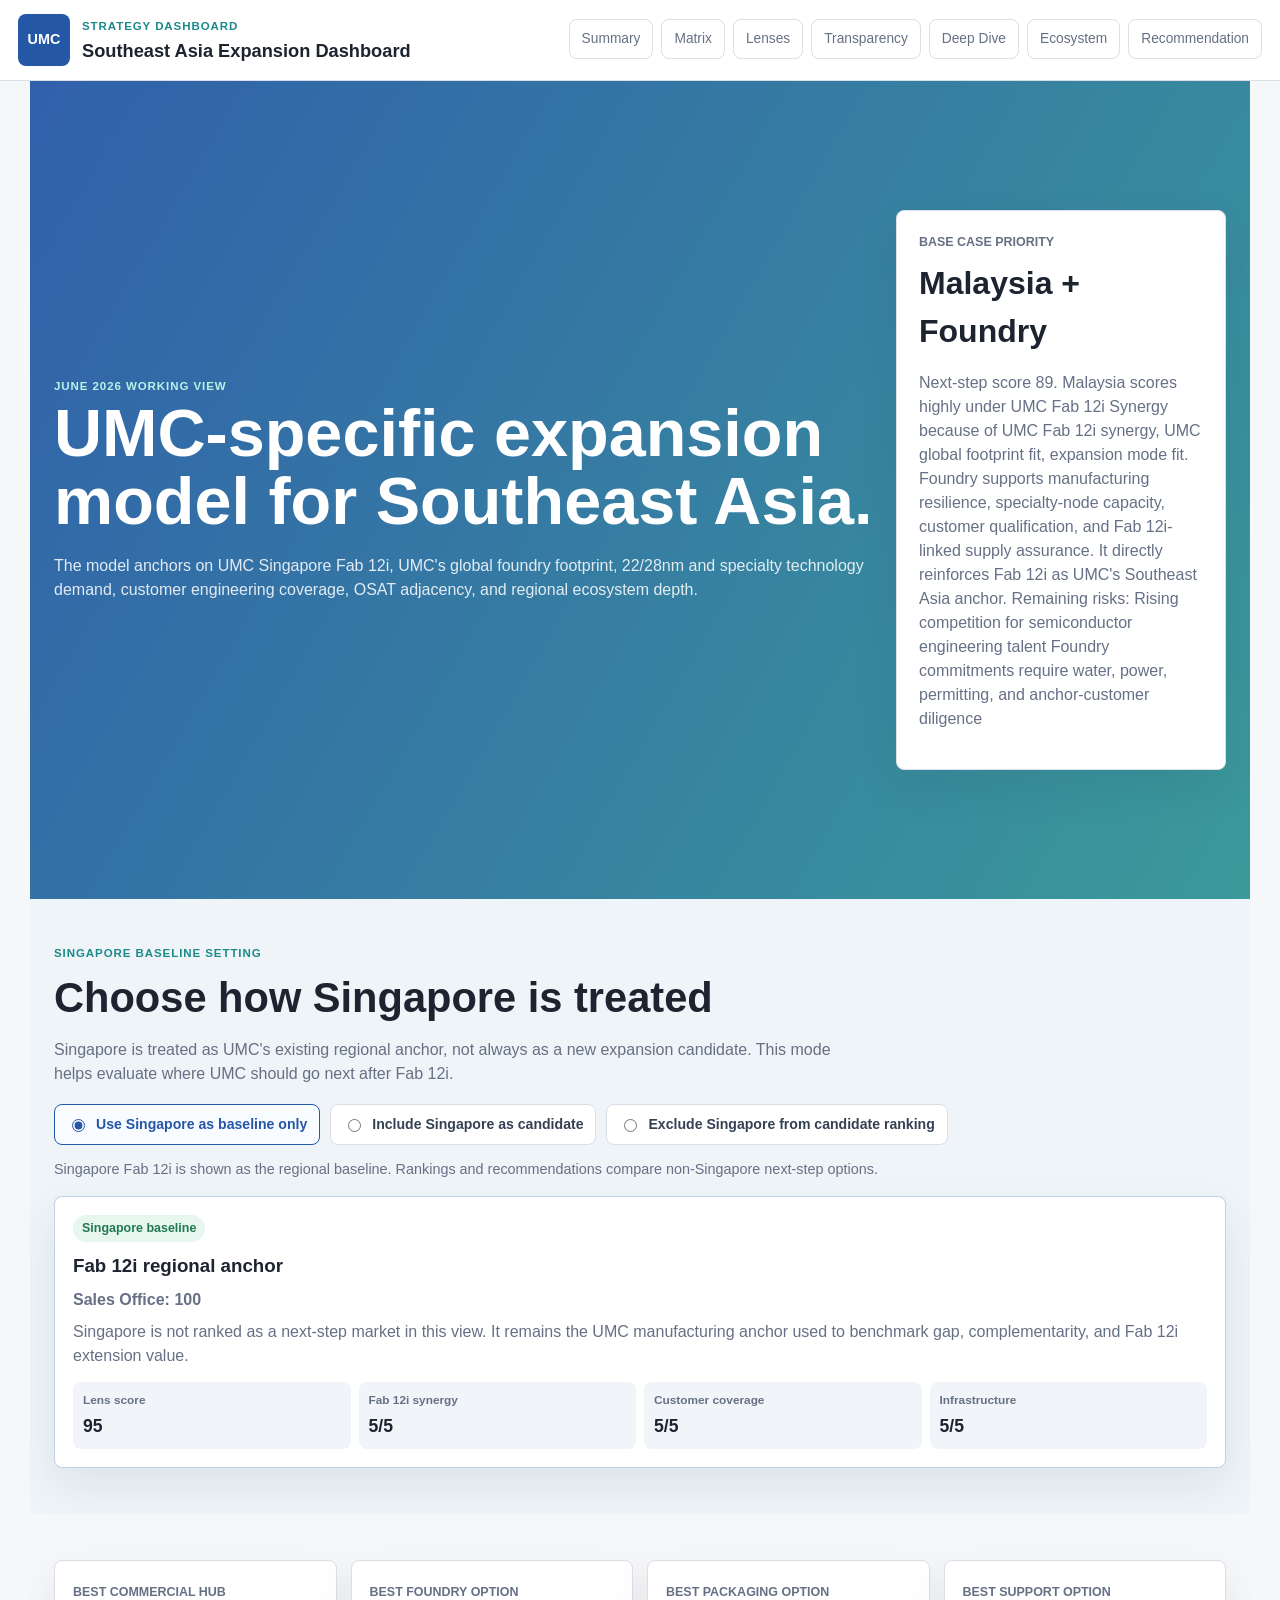
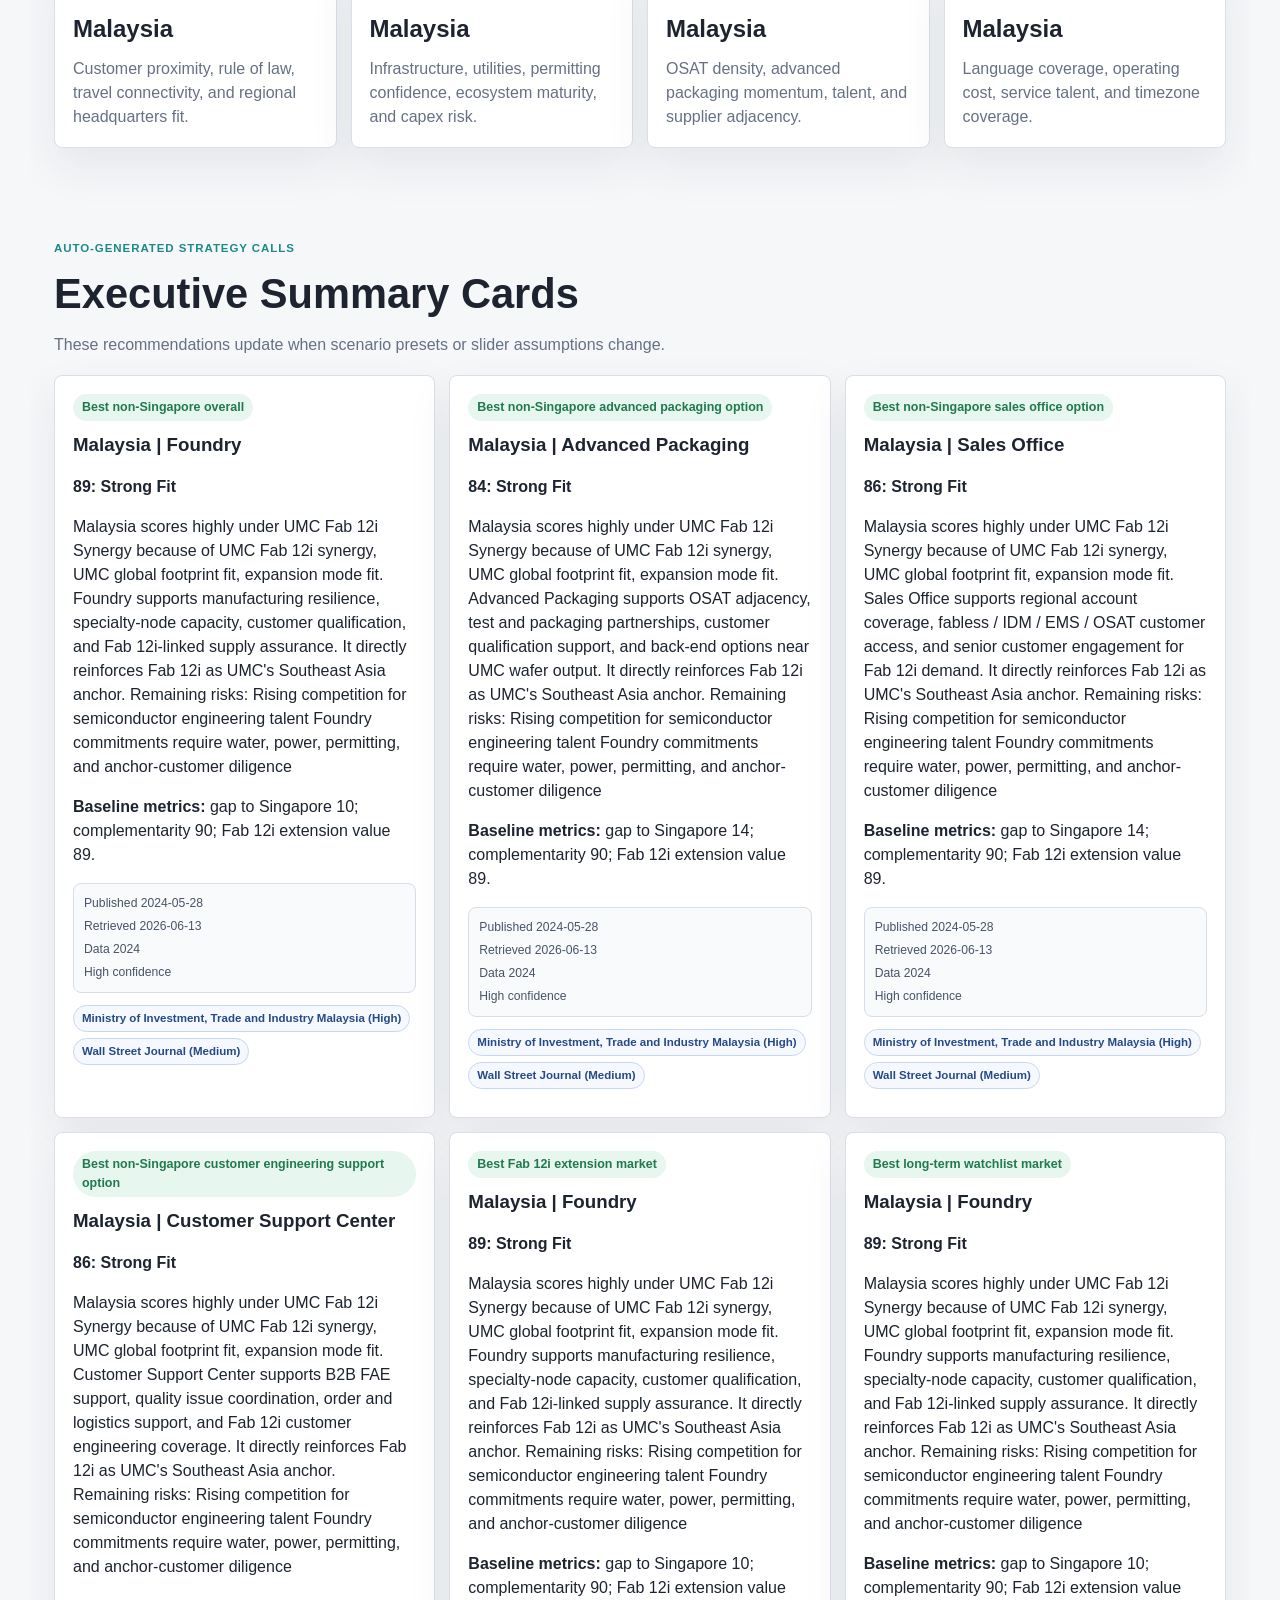
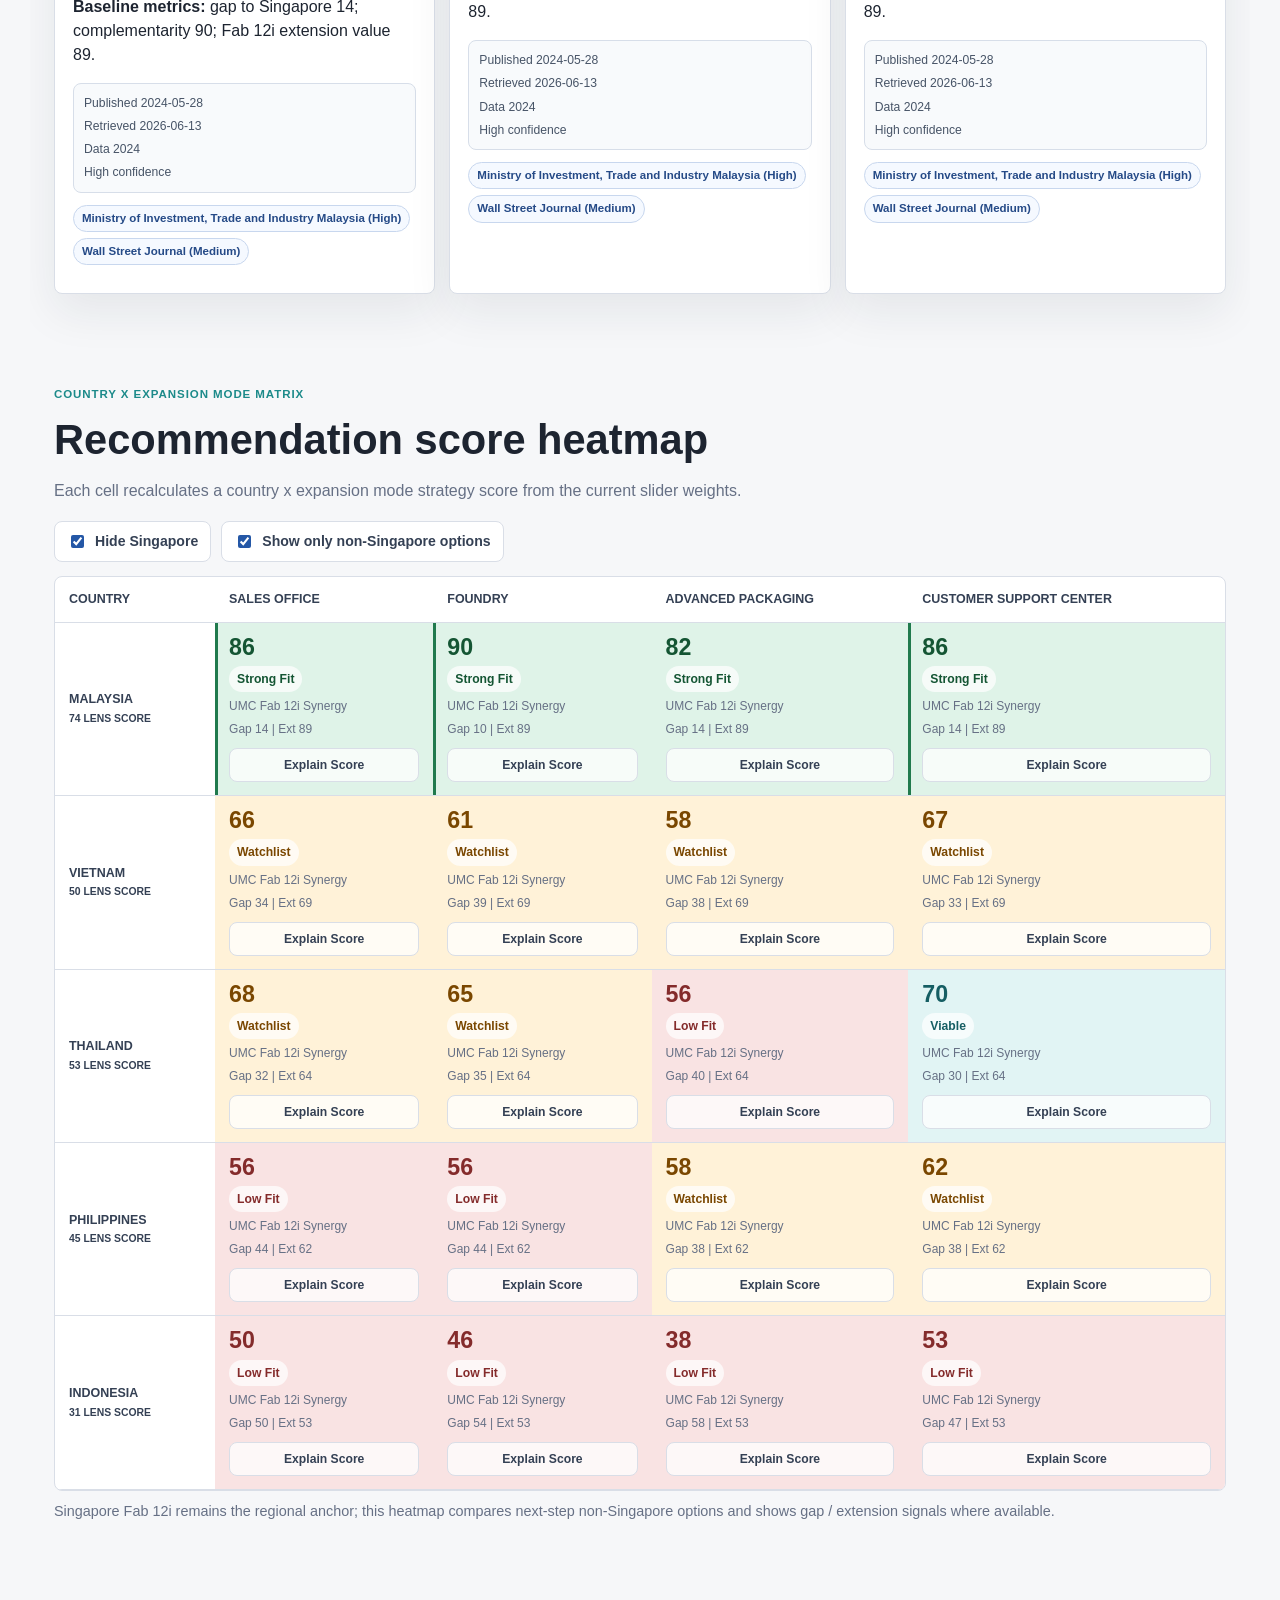
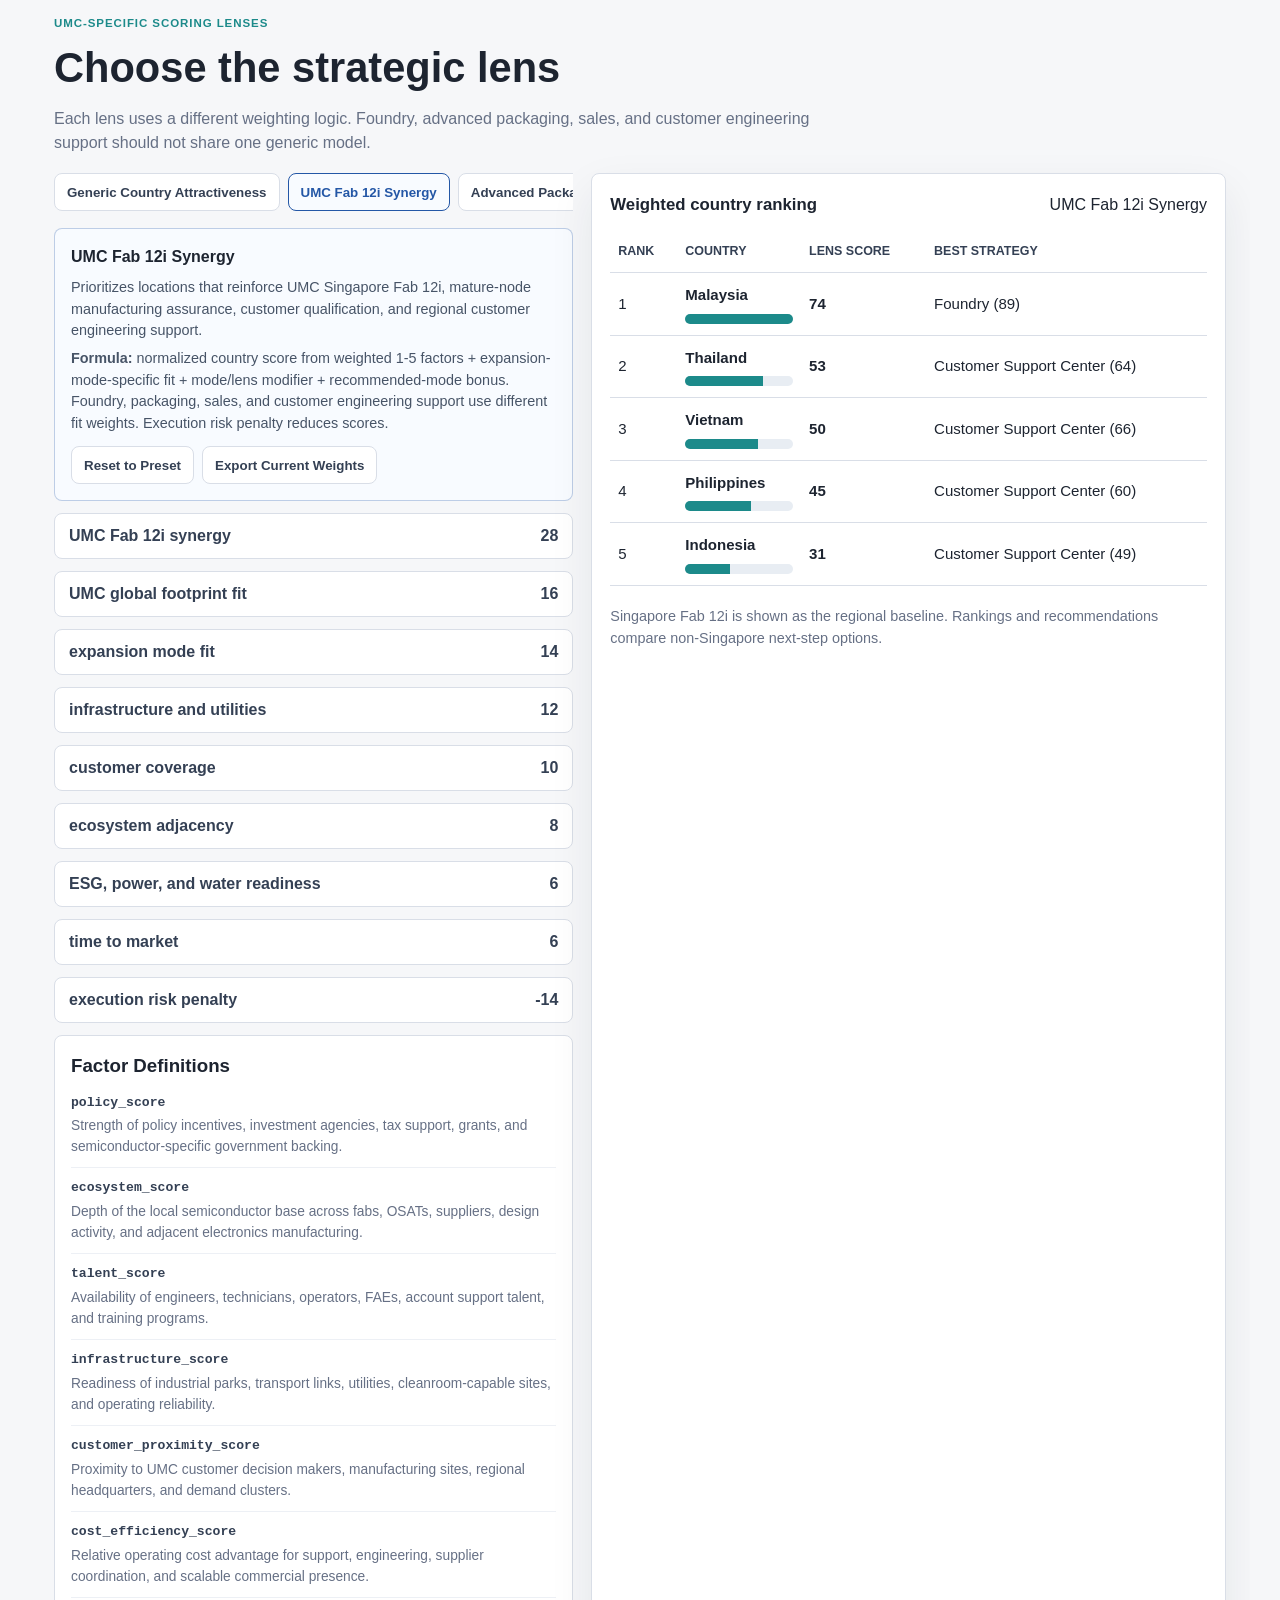
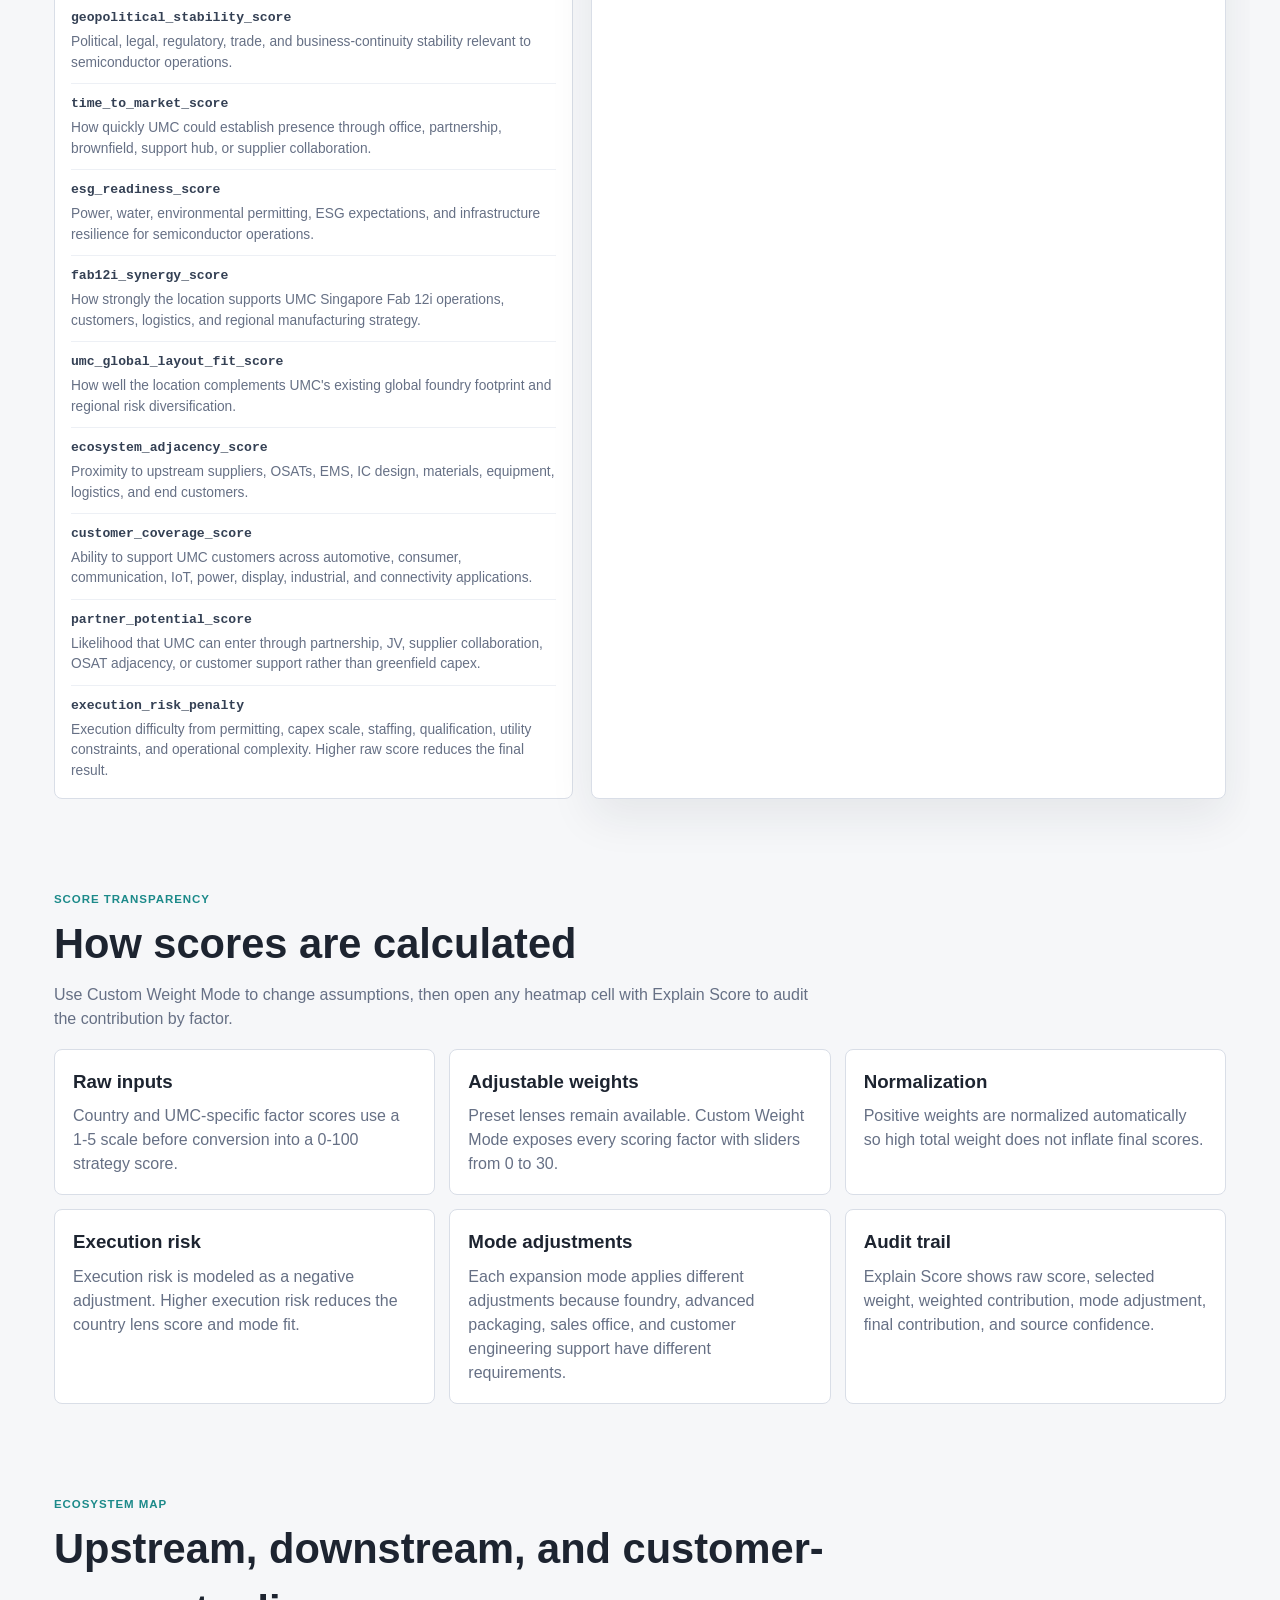
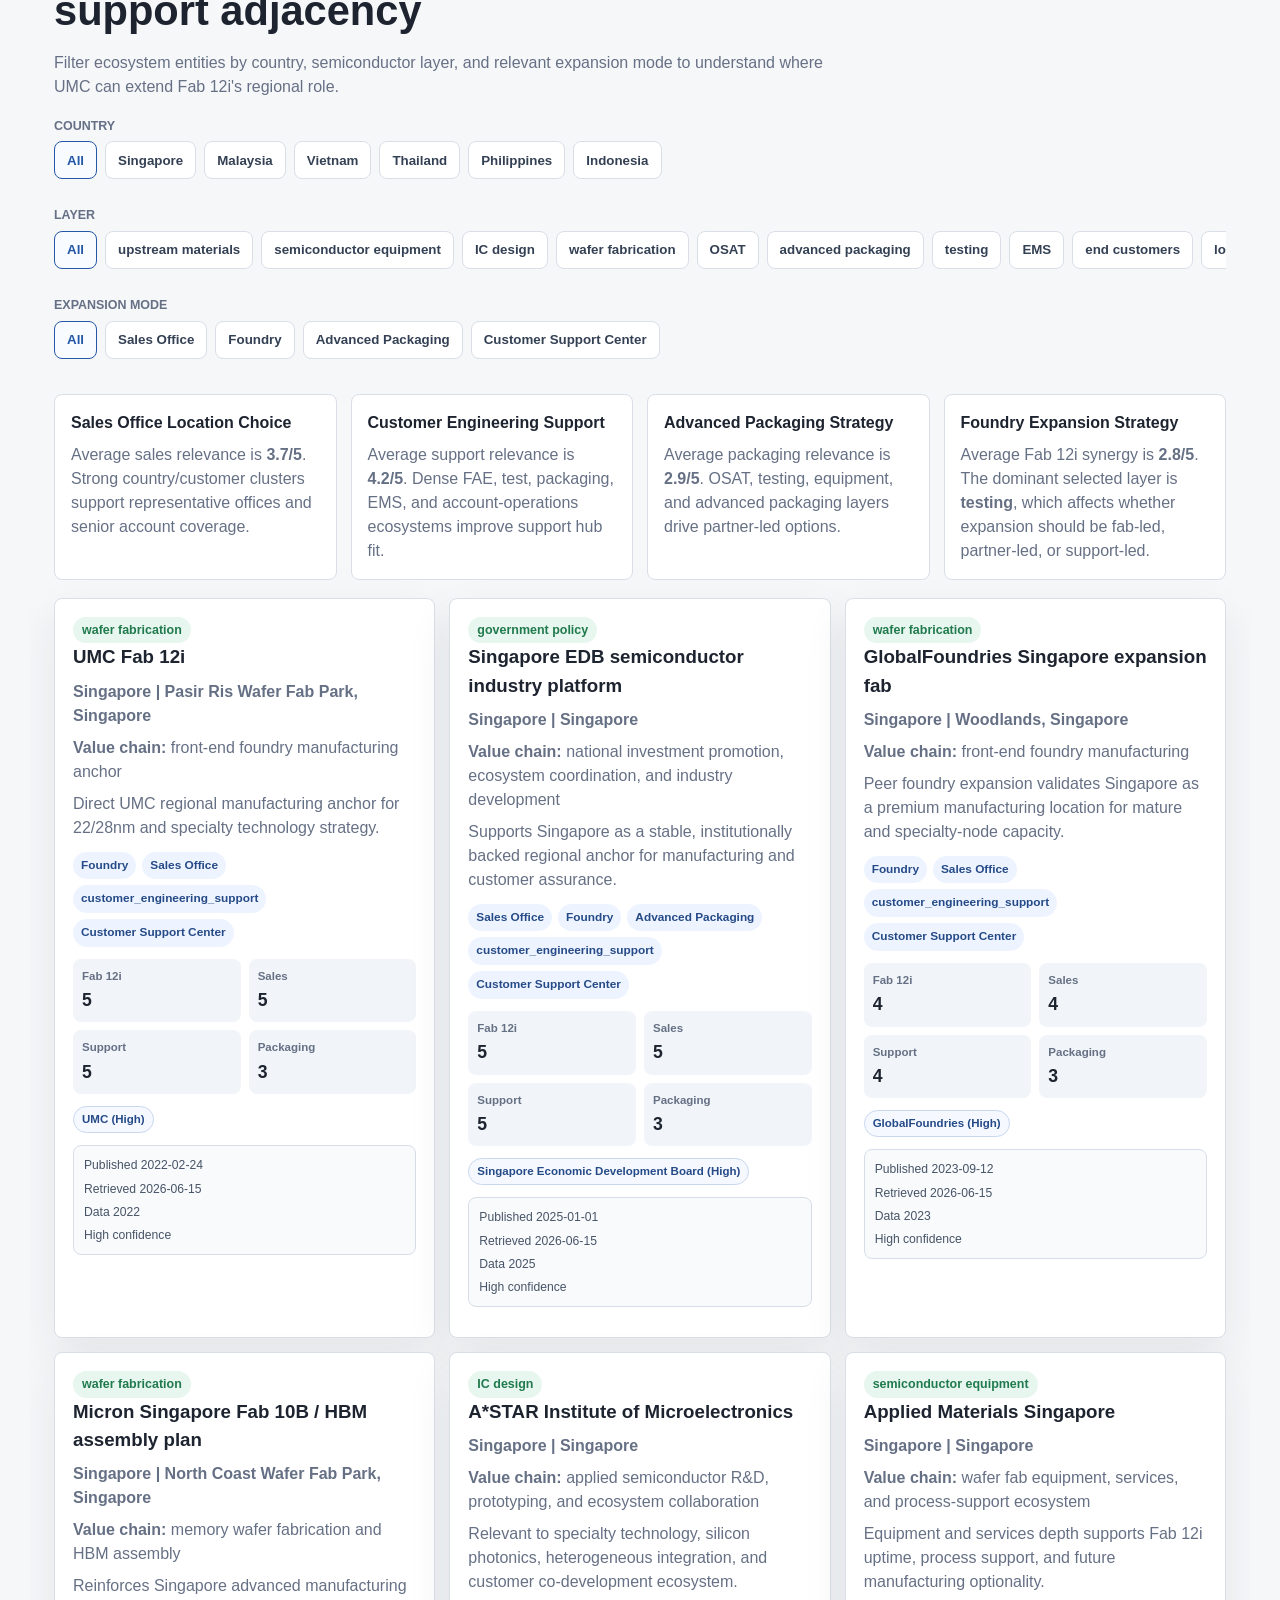
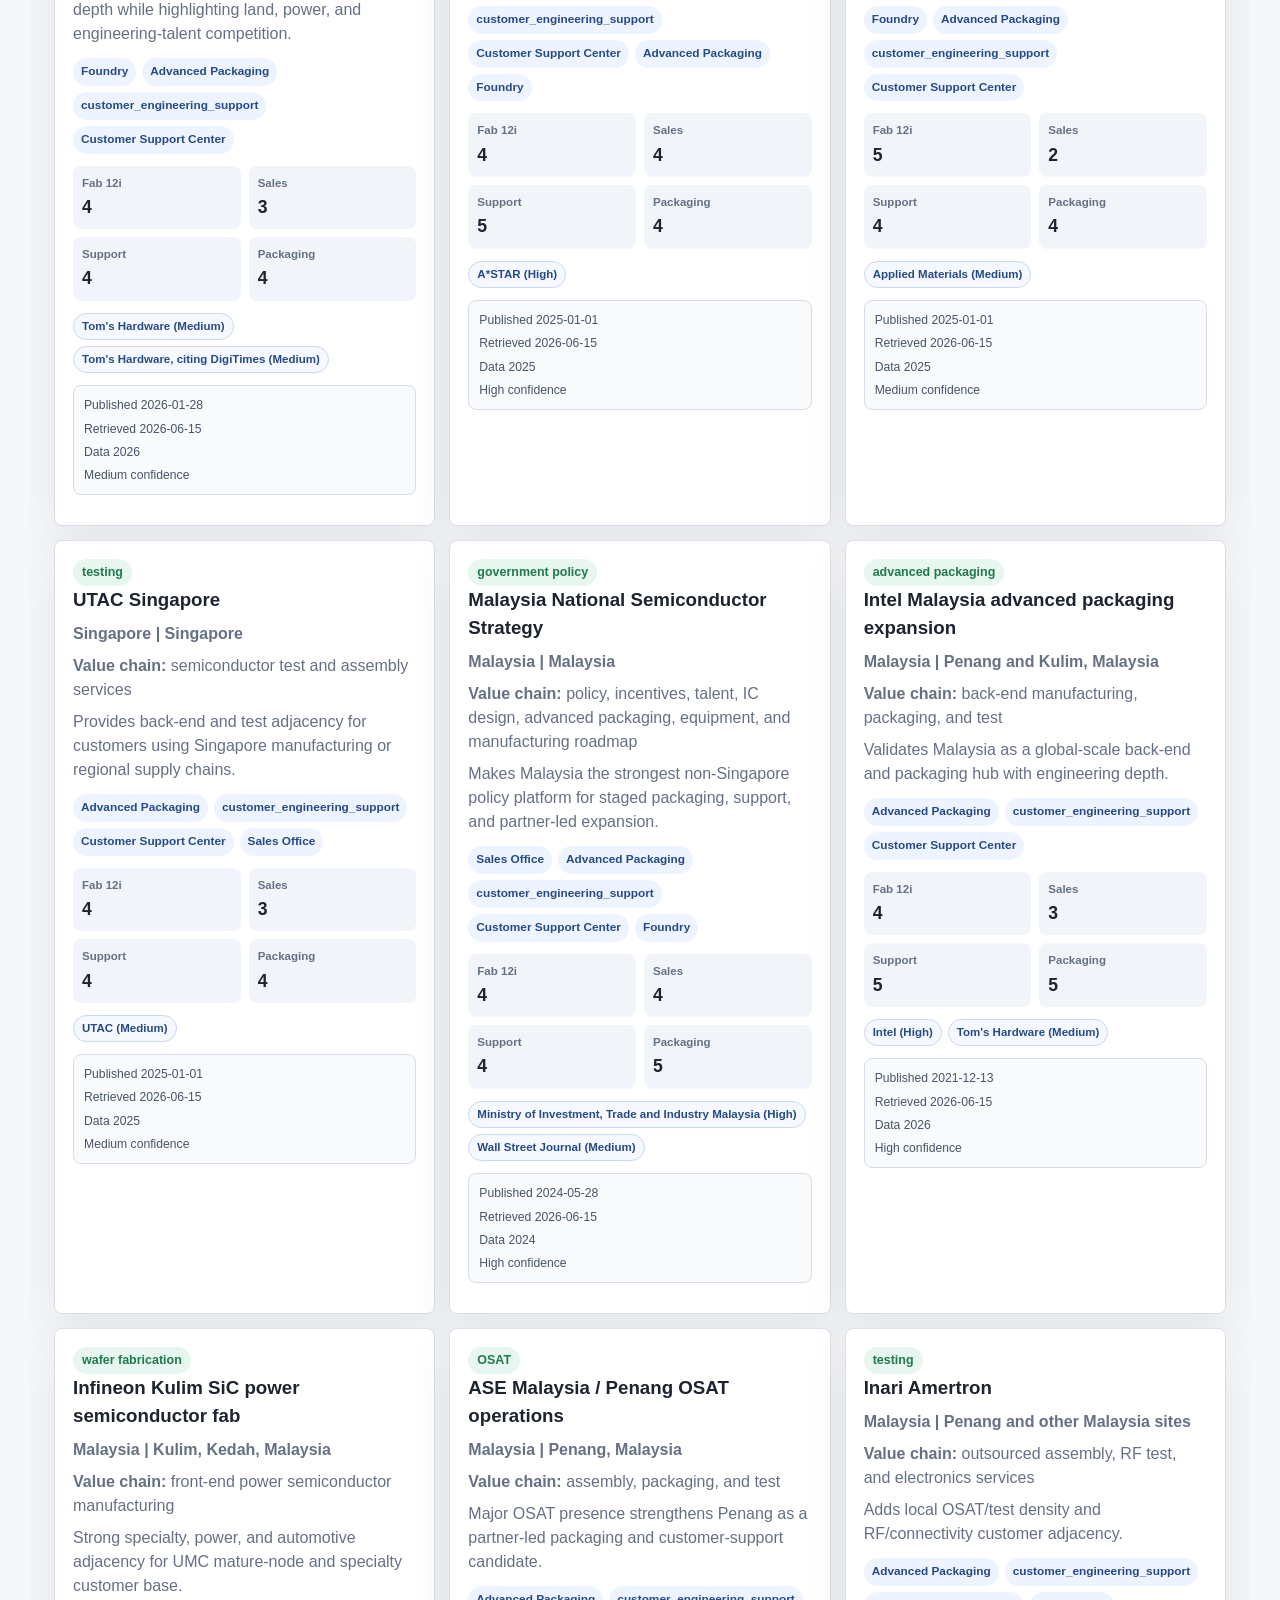
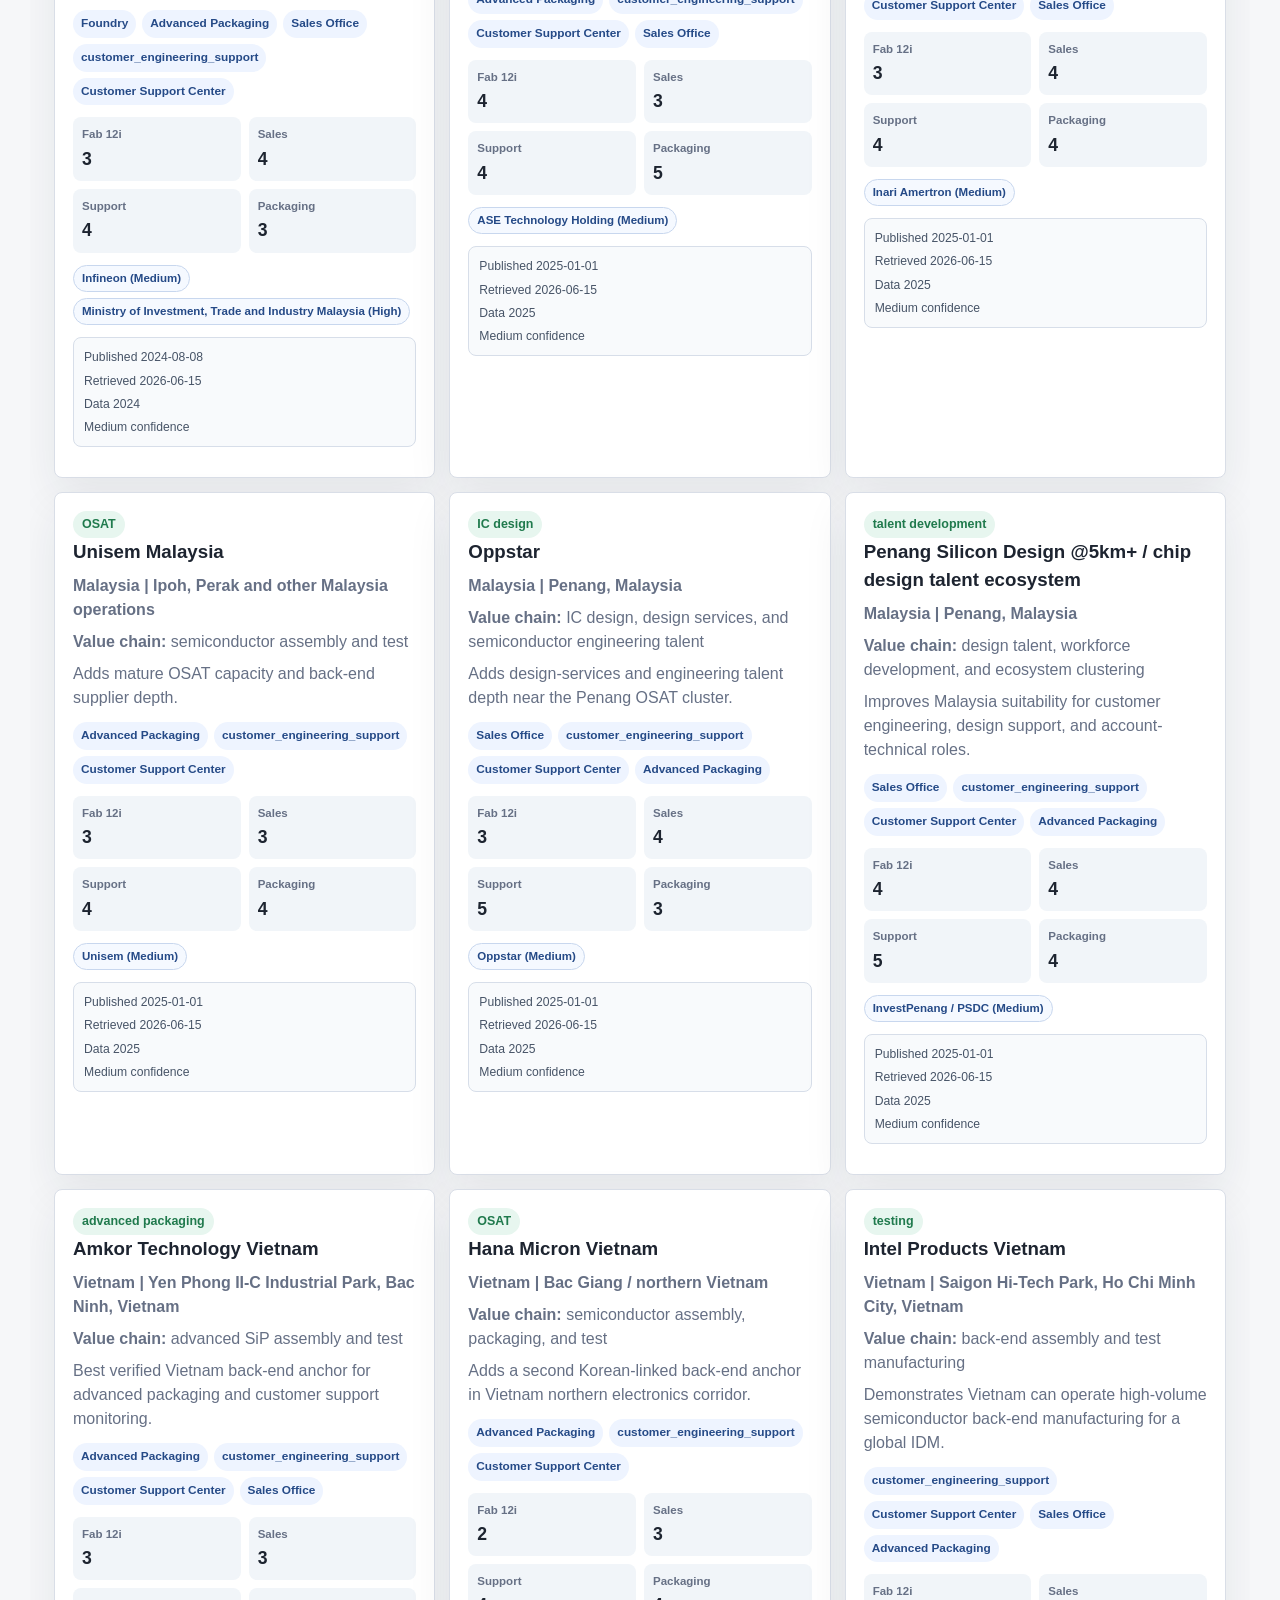
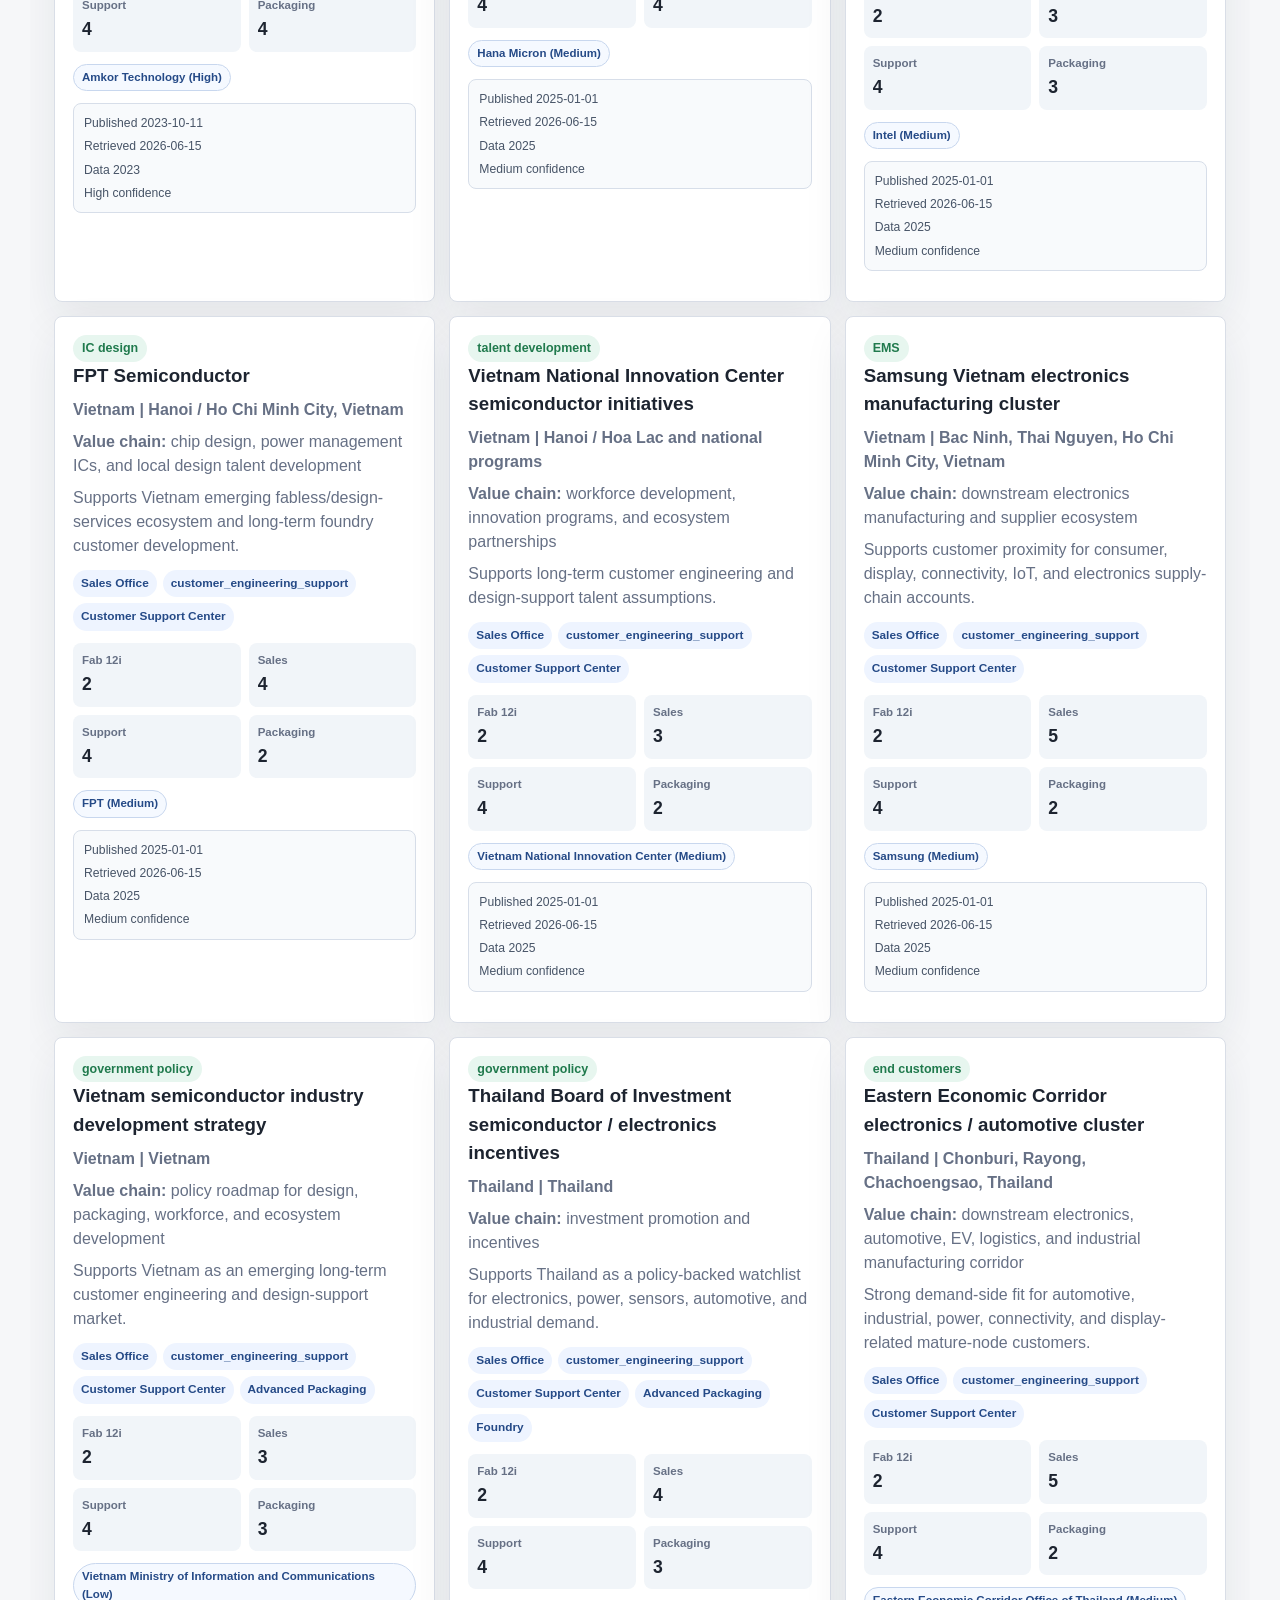
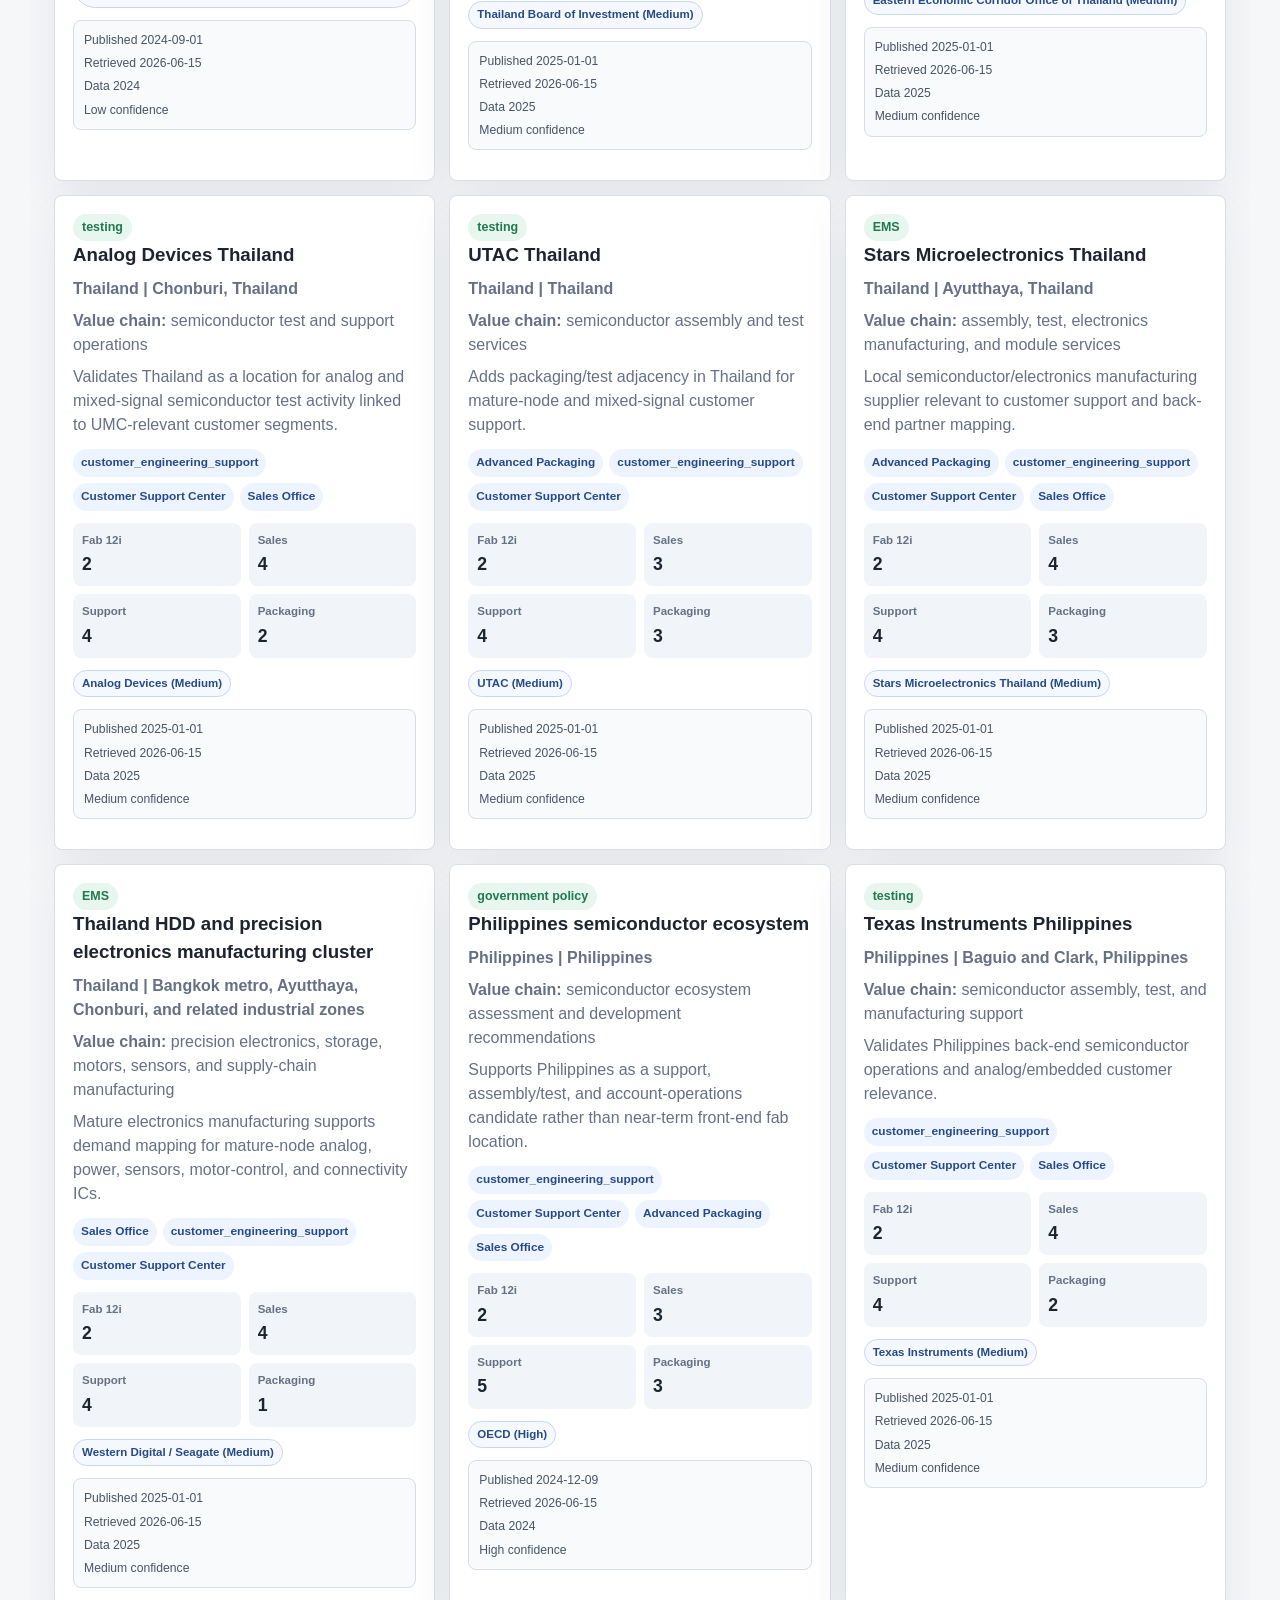
==== index.html @ 7b847b8a "Add files via upload" ====
<!doctype html>
<html lang="en">
  <head>
    <meta charset="utf-8">
    <meta name="viewport" content="width=device-width, initial-scale=1">
    <title>UMC Southeast Asia Expansion Dashboard</title>
    <link rel="stylesheet" href="styles.css">
  </head>
  <body>
    <header class="topbar">
      <div class="brand">
        <span class="brand-mark">UMC</span>
        <div>
          <p class="eyebrow">Strategy dashboard</p>
          <h1>Southeast Asia Expansion Dashboard</h1>
        </div>
      </div>
      <nav class="nav" aria-label="Dashboard sections">
        <a href="#summary">Summary</a>
        <a href="#matrix">Matrix</a>
        <a href="#model">Lenses</a>
        <a href="#score-transparency">Transparency</a>
        <a href="#deep-dive">Deep Dive</a>
        <a href="#ecosystem">Ecosystem</a>
        <a href="#recommendation">Recommendation</a>
      </nav>
    </header>

    <main>
      <section id="summary" class="hero section">
        <div class="hero-copy">
          <p class="eyebrow">June 2026 working view</p>
          <h2>UMC-specific expansion model for Southeast Asia.</h2>
          <p>
            The model anchors on UMC Singapore Fab 12i, UMC's global foundry footprint, 22/28nm and specialty technology
            demand, customer engineering coverage, OSAT adjacency, and regional ecosystem depth.
          </p>
        </div>
        <div class="hero-panel" aria-label="Top recommendation">
          <p class="panel-label">Base case priority</p>
          <div id="topRecommendation" class="hero-score">Loading</div>
          <p id="topRecommendationText" class="muted">Loading model output...</p>
        </div>
      </section>

      <section class="section scope-section" aria-labelledby="scopeHeading">
        <div class="section-heading">
          <p class="eyebrow">Singapore baseline setting</p>
          <h2 id="scopeHeading">Choose how Singapore is treated</h2>
          <p>Singapore is treated as UMC's existing regional anchor, not always as a new expansion candidate. This mode helps evaluate where UMC should go next after Fab 12i.</p>
        </div>
        <div id="candidateScopeControls" class="scope-controls" role="radiogroup" aria-label="Singapore candidate treatment"></div>
        <div id="scopeNote" class="comparison-note" aria-live="polite"></div>
        <div id="singaporeBaselineCard" class="baseline-card"></div>
      </section>

      <section class="section kpi-grid" aria-label="Executive summary metrics">
        <article class="kpi">
          <span>Best commercial hub</span>
          <strong id="bestSales">-</strong>
          <p>Customer proximity, rule of law, travel connectivity, and regional headquarters fit.</p>
        </article>
        <article class="kpi">
          <span>Best foundry option</span>
          <strong id="bestFoundry">-</strong>
          <p>Infrastructure, utilities, permitting confidence, ecosystem maturity, and capex risk.</p>
        </article>
        <article class="kpi">
          <span>Best packaging option</span>
          <strong id="bestPackaging">-</strong>
          <p>OSAT density, advanced packaging momentum, talent, and supplier adjacency.</p>
        </article>
        <article class="kpi">
          <span>Best support option</span>
          <strong id="bestSupport">-</strong>
          <p>Language coverage, operating cost, service talent, and timezone coverage.</p>
        </article>
      </section>

      <section class="section">
        <div class="section-heading">
          <p class="eyebrow">Auto-generated strategy calls</p>
          <h2>Executive Summary Cards</h2>
          <p>These recommendations update when scenario presets or slider assumptions change.</p>
        </div>
        <div id="executiveCards" class="executive-grid" aria-live="polite"></div>
      </section>

      <section id="matrix" class="section">
        <div class="section-heading">
          <p class="eyebrow">Country x expansion mode matrix</p>
          <h2>Recommendation score heatmap</h2>
          <p>Each cell recalculates a country x expansion mode strategy score from the current slider weights.</p>
        </div>
        <div class="heatmap-options" aria-label="Heatmap Singapore filters">
          <label><input id="hideSingaporeHeatmap" type="checkbox"> Hide Singapore</label>
          <label><input id="nonSingaporeOnlyHeatmap" type="checkbox"> Show only non-Singapore options</label>
        </div>
        <div class="table-wrap">
          <table class="matrix-table">
            <thead>
              <tr>
                <th>Country</th>
                <th>Sales Office</th>
                <th>Foundry</th>
                <th>Advanced Packaging</th>
                <th>Customer Support Center</th>
              </tr>
            </thead>
            <tbody id="matrixBody"></tbody>
          </table>
        </div>
        <p id="matrixComparisonNote" class="comparison-note"></p>
      </section>

      <section id="model" class="section model-section">
        <div class="section-heading">
          <p class="eyebrow">UMC-specific scoring lenses</p>
          <h2>Choose the strategic lens</h2>
          <p>Each lens uses a different weighting logic. Foundry, advanced packaging, sales, and customer engineering support should not share one generic model.</p>
        </div>
        <div class="model-layout">
          <div>
            <div id="lensSelector" class="scenario-presets" aria-label="Scoring lenses"></div>
            <div id="weightControls" class="controls"></div>
          </div>
          <div class="rank-panel">
            <div class="rank-header">
              <h3>Weighted country ranking</h3>
              <span id="weightTotal">100%</span>
            </div>
            <div id="rankingList" class="ranking-list"></div>
          </div>
        </div>
      </section>

      <section id="score-transparency" class="section transparency-section">
        <div class="section-heading">
          <p class="eyebrow">Score transparency</p>
          <h2>How scores are calculated</h2>
          <p>Use Custom Weight Mode to change assumptions, then open any heatmap cell with Explain Score to audit the contribution by factor.</p>
        </div>
        <div class="methodology-grid">
          <article>
            <h3>Raw inputs</h3>
            <p>Country and UMC-specific factor scores use a 1-5 scale before conversion into a 0-100 strategy score.</p>
          </article>
          <article>
            <h3>Adjustable weights</h3>
            <p>Preset lenses remain available. Custom Weight Mode exposes every scoring factor with sliders from 0 to 30.</p>
          </article>
          <article>
            <h3>Normalization</h3>
            <p>Positive weights are normalized automatically so high total weight does not inflate final scores.</p>
          </article>
          <article>
            <h3>Execution risk</h3>
            <p>Execution risk is modeled as a negative adjustment. Higher execution risk reduces the country lens score and mode fit.</p>
          </article>
          <article>
            <h3>Mode adjustments</h3>
            <p>Each expansion mode applies different adjustments because foundry, advanced packaging, sales office, and customer engineering support have different requirements.</p>
          </article>
          <article>
            <h3>Audit trail</h3>
            <p>Explain Score shows raw score, selected weight, weighted contribution, mode adjustment, final contribution, and source confidence.</p>
          </article>
        </div>
      </section>

      <section id="ecosystem" class="section">
        <div class="section-heading">
          <p class="eyebrow">Ecosystem map</p>
          <h2>Upstream, downstream, and customer-support adjacency</h2>
          <p>Filter ecosystem entities by country, semiconductor layer, and relevant expansion mode to understand where UMC can extend Fab 12i's regional role.</p>
        </div>
        <div class="ecosystem-filter-stack">
          <div>
            <p class="filter-label">Country</p>
            <div id="ecosystemCountryFilters" class="filter-row" aria-label="Ecosystem country filters"></div>
          </div>
          <div>
            <p class="filter-label">Layer</p>
            <div id="ecosystemLayerFilters" class="filter-row" aria-label="Ecosystem layer filters"></div>
          </div>
          <div>
            <p class="filter-label">Expansion mode</p>
            <div id="ecosystemModeFilters" class="filter-row" aria-label="Ecosystem expansion mode filters"></div>
          </div>
        </div>
        <div id="ecosystemSummary" class="ecosystem-summary"></div>
        <div id="ecosystemGrid" class="case-grid"></div>
      </section>

      <section id="deep-dive" class="section">
        <div class="section-heading">
          <p class="eyebrow">Country deep dive</p>
          <h2>Market detail</h2>
          <p>Select a country to view rationale, risks, recommended entry posture, and source trail.</p>
        </div>
        <div id="countryTabs" class="tabs" role="tablist" aria-label="Countries"></div>
        <article id="countryDetail" class="country-detail"></article>
        <div id="countryCards" class="country-card-grid"></div>
      </section>

      <section id="case-studies" class="section">
        <div class="section-heading">
          <p class="eyebrow">Peer case studies</p>
          <h2>Comparable expansion moves</h2>
          <p>Selected examples show how semiconductor peers have used ASEAN as a resilience, packaging, and customer access platform.</p>
        </div>
        <div id="caseFilters" class="filter-row" aria-label="Case study filters"></div>
        <div id="caseStudyGrid" class="case-grid"></div>
      </section>

      <section id="recommendation" class="section recommendation-section">
        <div class="section-heading">
          <p class="eyebrow">Recommendation engine</p>
          <h2>Sequenced market entry plan</h2>
          <p>The recommendation combines weighted score, implementation risk, and mode-specific suitability.</p>
        </div>
        <div id="recommendationCards" class="recommendation-grid"></div>
      </section>

      <section class="section sources-section">
        <div class="section-heading">
          <p class="eyebrow">Source trail</p>
          <h2>Reference links</h2>
          <p>Open-source references used to frame the directional assumptions in this dashboard.</p>
        </div>
        <div id="sourcesList" class="sources-list"></div>
      </section>

      <section id="methodology" class="section methodology-section">
        <div class="section-heading">
          <p class="eyebrow">Methodology & assumptions</p>
          <h2>How to read the model</h2>
        </div>
        <div class="methodology-grid">
          <article>
            <h3>Scoring basis</h3>
            <p>Scores are preliminary strategic estimates, not investment advice. Country inputs use a 1-5 scale before weighted conversion to a 1-100 score.</p>
          </article>
          <article>
            <h3>UMC-specific model</h3>
            <p>The model is specific to UMC, Fab 12i, mature-node and specialty foundry demand, customer engineering support, and OSAT adjacency.</p>
          </article>
          <article>
            <h3>Separate lenses</h3>
            <p>Foundry, advanced packaging, sales office, and customer engineering support should not use the same weights because their capex, risk, and ecosystem requirements differ.</p>
          </article>
          <article>
            <h3>Capital intensity</h3>
            <p>Foundry expansion has much higher capital intensity and execution risk than sales office or customer support operations.</p>
          </article>
          <article>
            <h3>Support center definition</h3>
            <p>Customer support center means B2B technical support, FAE support, customer engineering support, and account operations, not consumer call center.</p>
          </article>
          <article>
            <h3>Data freshness</h3>
            <p>Cards show published date, retrieved date, data year, and source confidence. Placeholder sources should be replaced before formal use.</p>
          </article>
          <article>
            <h3>Singapore candidate view</h3>
            <p>Include Singapore as candidate ranks Fab 12i against all other countries using normal scoring.</p>
          </article>
          <article>
            <h3>Singapore baseline view</h3>
            <p>Use Singapore as baseline only keeps Fab 12i separate and calculates non-Singapore gap, complementarity, and extension value.</p>
          </article>
          <article>
            <h3>Non-Singapore next step</h3>
            <p>Exclude Singapore from candidate ranking compares only next-step markets while preserving Singapore as the regional anchor context.</p>
          </article>
        </div>
      </section>
    </main>

    <footer class="footer">
      <p>Static prototype for strategic discussion. Update data files before using for investment committee materials.</p>
    </footer>

    <div id="scoreModal" class="modal-backdrop" hidden>
      <section class="score-modal" role="dialog" aria-modal="true" aria-labelledby="scoreModalTitle">
        <div class="score-modal-header">
          <div>
            <p class="eyebrow">Explain Score</p>
            <h2 id="scoreModalTitle">Score breakdown</h2>
            <p id="scoreModalSummary" class="muted"></p>
          </div>
          <button class="score-modal-close" type="button" data-close-score-modal aria-label="Close score explanation">Close</button>
        </div>
        <div id="scoreModalBody"></div>
      </section>
    </div>

    <script src="app.js"></script>
  </body>
</html>
---- styles.css ----
:root {
  --bg: #f6f7f9;
  --surface: #ffffff;
  --ink: #1d2430;
  --muted: #667085;
  --line: #d9dee7;
  --blue: #2457a6;
  --teal: #1c8a8a;
  --green: #207a4d;
  --amber: #b66a00;
  --red: #b03a3a;
  --shadow: 0 18px 45px rgba(29, 36, 48, 0.08);
}

* {
  box-sizing: border-box;
}

html {
  scroll-behavior: smooth;
  overflow-x: hidden;
}

body {
  margin: 0;
  background: var(--bg);
  color: var(--ink);
  font-family: Arial, Helvetica, sans-serif;
  line-height: 1.5;
  overflow-x: hidden;
}

a {
  color: inherit;
}

.topbar {
  position: sticky;
  top: 0;
  z-index: 20;
  display: flex;
  flex-direction: column;
  gap: 14px;
  padding: 14px 18px;
  background: rgba(255, 255, 255, 0.94);
  border-bottom: 1px solid var(--line);
  backdrop-filter: blur(14px);
  max-width: 100vw;
}

.brand {
  display: flex;
  align-items: center;
  gap: 12px;
}

.brand-mark {
  display: grid;
  width: 52px;
  height: 52px;
  place-items: center;
  border-radius: 8px;
  background: var(--blue);
  color: white;
  font-size: 0.9rem;
  font-weight: 700;
  letter-spacing: 0;
}

.brand h1 {
  margin: 0;
  font-size: 1.02rem;
  line-height: 1.2;
}

.eyebrow {
  margin: 0 0 5px;
  color: var(--teal);
  font-size: 0.72rem;
  font-weight: 700;
  letter-spacing: 0.08em;
  text-transform: uppercase;
}

.nav {
  display: flex;
  gap: 8px;
  max-width: 100%;
  overflow-x: auto;
  padding-bottom: 2px;
}

.nav a,
.tabs button {
  flex: 0 0 auto;
  min-height: 38px;
  padding: 9px 12px;
  border: 1px solid var(--line);
  border-radius: 8px;
  background: white;
  color: var(--muted);
  font-size: 0.86rem;
  text-decoration: none;
}

.nav a:hover,
.tabs button:hover,
.tabs button.active {
  border-color: var(--blue);
  color: var(--blue);
}

main {
  width: 100%;
  max-width: 1220px;
  margin: 0 auto;
  overflow-x: clip;
}

.section {
  width: 100%;
  max-width: 100%;
  padding: 34px 18px;
}

.hero {
  display: grid;
  gap: 18px;
  width: 100%;
  min-height: calc(100vh - 116px);
  align-items: center;
  background:
    linear-gradient(120deg, rgba(36, 87, 166, 0.94), rgba(28, 138, 138, 0.86)),
    repeating-linear-gradient(90deg, rgba(255, 255, 255, 0.12) 0 1px, transparent 1px 42px),
    repeating-linear-gradient(0deg, rgba(255, 255, 255, 0.1) 0 1px, transparent 1px 42px);
  color: white;
}

.hero-copy,
.hero-panel {
  min-width: 0;
  width: 100%;
  max-width: min(100%, calc(100vw - 36px));
}

.hero .eyebrow {
  color: #b9f2e8;
}

.hero h2 {
  width: 100%;
  max-width: min(330px, calc(100vw - 36px));
  margin: 0;
  font-size: 1.82rem;
  line-height: 1.02;
  letter-spacing: 0;
  overflow-wrap: break-word;
}

.hero-copy p:not(.eyebrow) {
  width: 100%;
  max-width: min(340px, calc(100vw - 36px));
  margin: 18px 0 0;
  color: rgba(255, 255, 255, 0.86);
  font-size: 1rem;
}

.hero-panel,
.kpi,
.executive-card,
.rank-panel,
.country-detail,
.country-card,
.case-card,
.recommendation-card,
.source-item,
.formula-card {
  border: 1px solid var(--line);
  border-radius: 8px;
  background: var(--surface);
  box-shadow: var(--shadow);
}

.hero-panel {
  padding: 22px;
  color: var(--ink);
}

.panel-label,
.kpi span {
  margin: 0;
  color: var(--muted);
  font-size: 0.78rem;
  font-weight: 700;
  text-transform: uppercase;
}

.hero-score {
  margin-top: 8px;
  font-size: 2rem;
  font-weight: 800;
}

.muted {
  color: var(--muted);
}

.kpi-grid {
  display: grid;
  gap: 14px;
  grid-template-columns: 1fr;
}

.scope-section {
  background: #eef4f8;
}

.scope-controls,
.heatmap-options {
  display: flex;
  flex-wrap: wrap;
  gap: 10px;
  margin-bottom: 14px;
}

.scope-option,
.heatmap-options label {
  display: inline-flex;
  align-items: center;
  gap: 8px;
  min-height: 40px;
  padding: 9px 12px;
  border: 1px solid var(--line);
  border-radius: 8px;
  background: white;
  color: #344054;
  font-size: 0.88rem;
  font-weight: 800;
  cursor: pointer;
}

.scope-option.active {
  border-color: var(--blue);
  background: #f8fbff;
  color: var(--blue);
}

.scope-option input,
.heatmap-options input {
  accent-color: var(--blue);
}

.comparison-note {
  margin: 10px 0 0;
  color: var(--muted);
  font-size: 0.9rem;
}

.baseline-card {
  margin-top: 16px;
}

.baseline-card[hidden] {
  display: none;
}

.baseline-panel {
  padding: 18px;
  border: 1px solid rgba(36, 87, 166, 0.28);
  border-radius: 8px;
  background: white;
  box-shadow: var(--shadow);
}

.baseline-panel h3 {
  margin: 10px 0 8px;
}

.baseline-panel p {
  margin: 8px 0 0;
  color: var(--muted);
}

.baseline-metrics {
  display: grid;
  grid-template-columns: repeat(2, 1fr);
  gap: 8px;
  margin-top: 14px;
}

.baseline-metrics div {
  padding: 10px;
  border-radius: 8px;
  background: #f1f5f9;
}

.baseline-metrics span {
  display: block;
  color: var(--muted);
  font-size: 0.74rem;
  font-weight: 800;
}

.baseline-metrics strong {
  display: block;
  margin-top: 3px;
  font-size: 1.1rem;
}

.kpi {
  padding: 18px;
}

.kpi strong {
  display: block;
  margin-top: 8px;
  font-size: 1.5rem;
}

.kpi p {
  margin: 10px 0 0;
  color: var(--muted);
}

.section-heading {
  max-width: 780px;
  margin-bottom: 18px;
}

.section-heading h2 {
  margin: 0;
  font-size: clamp(1.55rem, 4vw, 2.6rem);
}

.section-heading p:last-child {
  margin: 8px 0 0;
  color: var(--muted);
}

.table-wrap {
  max-width: 100%;
  overflow-x: auto;
  border: 1px solid var(--line);
  border-radius: 8px;
  background: white;
}

.matrix-table {
  width: 100%;
  min-width: 760px;
  border-collapse: collapse;
}

th,
td {
  padding: 13px 14px;
  text-align: left;
  border-bottom: 1px solid var(--line);
}

th {
  color: #344054;
  font-size: 0.78rem;
  text-transform: uppercase;
}

td {
  font-size: 0.94rem;
}

td small {
  display: block;
  margin-top: 5px;
  color: var(--muted);
  font-size: 0.75rem;
}

.top-strategy-cell {
  box-shadow: inset 3px 0 0 var(--green);
}

.heat-cell {
  min-width: 150px;
  vertical-align: top;
}

.heat-cell strong {
  display: block;
  font-size: 1.45rem;
  line-height: 1;
}

.heat-cell span {
  display: inline-flex;
  margin-top: 7px;
  padding: 4px 8px;
  border-radius: 999px;
  background: rgba(255, 255, 255, 0.72);
  font-size: 0.76rem;
  font-weight: 800;
}

.heat-strong {
  background: #dff3e8;
  color: #145533;
}

.heat-viable {
  background: #e1f4f4;
  color: #155e63;
}

.heat-watch {
  background: #fff2d8;
  color: #7a4700;
}

.heat-low {
  background: #f9e3e3;
  color: #842b2b;
}

.executive-grid,
.country-card-grid,
.methodology-grid {
  display: grid;
  gap: 14px;
  grid-template-columns: 1fr;
}

.executive-card,
.country-card {
  padding: 18px;
}

.executive-card h3 {
  margin: 10px 0 8px;
}

.model-layout {
  display: grid;
  gap: 18px;
}

.controls {
  display: grid;
  gap: 12px;
}

.scenario-presets,
.filter-row {
  display: flex;
  gap: 8px;
  margin-bottom: 14px;
  overflow-x: auto;
  padding-bottom: 3px;
}

.ecosystem-filter-stack {
  display: grid;
  gap: 10px;
  margin-bottom: 18px;
}

.filter-label {
  margin: 0 0 6px;
  color: var(--muted);
  font-size: 0.78rem;
  font-weight: 800;
  text-transform: uppercase;
}

.scenario-presets button,
.filter-row button,
.weight-actions button,
.explain-btn,
.score-modal-close {
  flex: 0 0 auto;
  min-height: 38px;
  padding: 9px 12px;
  border: 1px solid var(--line);
  border-radius: 8px;
  background: white;
  color: #344054;
  font-weight: 700;
  cursor: pointer;
}

.scenario-presets button:hover,
.filter-row button:hover,
.scenario-presets button.active,
.filter-row button.active,
.weight-actions button:hover,
.explain-btn:hover,
.score-modal-close:hover {
  border-color: var(--blue);
  color: var(--blue);
  background: #f8fbff;
}

.control {
  padding: 16px;
  border: 1px solid var(--line);
  border-radius: 8px;
  background: white;
}

.formula-card {
  padding: 16px;
  border-color: rgba(36, 87, 166, 0.28);
  background: #f8fbff;
  box-shadow: none;
}

.formula-card h3 {
  margin: 0 0 8px;
  font-size: 1rem;
}

.formula-card p {
  margin: 6px 0;
  color: #475467;
  font-size: 0.9rem;
}

.control label {
  display: flex;
  justify-content: space-between;
  gap: 12px;
  margin-bottom: 10px;
  color: #344054;
  font-weight: 700;
}

.compact-control {
  padding: 10px 14px;
  box-shadow: none;
}

.compact-control label {
  margin: 0;
}

.weight-actions {
  display: flex;
  flex-wrap: wrap;
  gap: 8px;
  margin-top: 12px;
}

.custom-weight-grid {
  display: grid;
  gap: 12px;
}

.custom-control label {
  margin-bottom: 8px;
}

.custom-control p {
  margin: 8px 0 0;
  color: var(--muted);
  font-size: 0.82rem;
}

.factor-definitions {
  padding: 16px;
  border: 1px solid var(--line);
  border-radius: 8px;
  background: white;
}

.factor-definitions h3 {
  margin: 0 0 12px;
}

.factor-definitions dl {
  display: grid;
  gap: 10px;
  margin: 0;
}

.factor-definitions div {
  padding-bottom: 10px;
  border-bottom: 1px solid #edf0f5;
}

.factor-definitions div:last-child {
  padding-bottom: 0;
  border-bottom: 0;
}

.factor-definitions dt {
  color: #344054;
  font-family: Consolas, "Courier New", monospace;
  font-size: 0.82rem;
  font-weight: 800;
}

.factor-definitions dd {
  margin: 4px 0 0;
  color: var(--muted);
  font-size: 0.86rem;
}

.explain-btn {
  width: 100%;
  min-height: 34px;
  margin-top: 10px;
  padding: 7px 9px;
  background: rgba(255, 255, 255, 0.76);
  font-size: 0.76rem;
}

input[type="range"] {
  width: 100%;
  accent-color: var(--blue);
}

.rank-panel {
  padding: 18px;
}

.rank-header {
  display: flex;
  align-items: center;
  justify-content: space-between;
  gap: 12px;
  margin-bottom: 14px;
}

.rank-header h3 {
  margin: 0;
  font-size: 1.05rem;
}

.ranking-list {
  display: grid;
  gap: 10px;
}

.rank-track {
  height: 10px;
  margin-top: 7px;
  overflow: hidden;
  border-radius: 999px;
  background: #e8edf3;
}

.rank-track span {
  display: block;
  height: 100%;
  background: var(--teal);
}

.ranking-table {
  width: 100%;
  border-collapse: collapse;
}

.ranking-table th,
.ranking-table td {
  padding: 11px 8px;
}

.ranking-table th:nth-child(4),
.ranking-table td:nth-child(4) {
  display: none;
}

.tabs {
  display: flex;
  gap: 8px;
  overflow-x: auto;
  margin-bottom: 14px;
}

.country-detail {
  padding: 20px;
}

.country-card {
  padding: 0;
  overflow: hidden;
}

.country-card-toggle {
  display: flex;
  width: 100%;
  align-items: center;
  justify-content: space-between;
  gap: 14px;
  padding: 16px 18px;
  border: 0;
  background: white;
  color: var(--ink);
  font: inherit;
  font-weight: 800;
  text-align: left;
  cursor: pointer;
}

.country-card-toggle:focus-visible,
.scenario-presets button:focus-visible,
.filter-row button:focus-visible,
.scope-option:focus-within,
.heatmap-options label:focus-within,
.weight-actions button:focus-visible,
.explain-btn:focus-visible,
.score-modal-close:focus-visible,
.tabs button:focus-visible,
.nav a:focus-visible {
  outline: 3px solid rgba(36, 87, 166, 0.35);
  outline-offset: 2px;
}

.country-card-body {
  display: none;
  padding: 0 18px 18px;
}

.country-card-body.open {
  display: block;
}

.country-card details {
  border-top: 1px solid var(--line);
  padding: 11px 0;
}

.country-card summary {
  cursor: pointer;
  font-weight: 800;
}

.country-card details p {
  margin: 8px 0 0;
  color: var(--muted);
}

.detail-grid,
.case-grid,
.recommendation-grid,
.ecosystem-summary {
  display: grid;
  gap: 14px;
}

.ecosystem-summary {
  margin: 14px 0 18px;
}

.ecosystem-summary article {
  padding: 16px;
  border: 1px solid var(--line);
  border-radius: 8px;
  background: white;
}

.ecosystem-summary h3 {
  margin: 0 0 8px;
  font-size: 1rem;
}

.ecosystem-summary p {
  margin: 0;
  color: var(--muted);
}

.stat-grid {
  display: grid;
  grid-template-columns: repeat(2, 1fr);
  gap: 10px;
  margin: 16px 0;
}

.stat {
  padding: 12px;
  border-radius: 8px;
  background: #f1f5f9;
}

.stat span {
  display: block;
  color: var(--muted);
  font-size: 0.75rem;
}

.stat strong {
  display: block;
  margin-top: 3px;
  font-size: 1.15rem;
}

.tag-list {
  display: flex;
  flex-wrap: wrap;
  gap: 8px;
  margin: 12px 0 0;
  padding: 0;
  list-style: none;
}

.tag-list li {
  padding: 6px 9px;
  border-radius: 999px;
  background: #eef4ff;
  color: #254a87;
  font-size: 0.8rem;
}

.case-card,
.recommendation-card,
.source-item,
.methodology-grid article {
  padding: 18px;
}

.methodology-grid article {
  border: 1px solid var(--line);
  border-radius: 8px;
  background: white;
}

.methodology-grid h3 {
  margin: 0 0 8px;
}

.methodology-grid p {
  margin: 0;
  color: var(--muted);
}

.case-card h3,
.recommendation-card h3 {
  margin: 0 0 8px;
}

.case-card p,
.recommendation-card p,
.source-item p {
  margin: 8px 0 0;
  color: var(--muted);
}

.entity-mode-list {
  display: flex;
  flex-wrap: wrap;
  gap: 6px;
  margin: 12px 0;
  padding: 0;
  list-style: none;
}

.entity-mode-list li {
  padding: 5px 8px;
  border-radius: 999px;
  background: #eef4ff;
  color: #254a87;
  font-size: 0.74rem;
  font-weight: 800;
}

.entity-score-grid {
  display: grid;
  grid-template-columns: repeat(2, 1fr);
  gap: 8px;
  margin: 12px 0;
}

.entity-score-grid div {
  padding: 9px;
  border-radius: 8px;
  background: #f1f5f9;
}

.entity-score-grid span {
  display: block;
  color: var(--muted);
  font-size: 0.72rem;
  font-weight: 800;
}

.entity-score-grid strong {
  display: block;
  margin-top: 2px;
  font-size: 1.1rem;
}

.badge {
  display: inline-flex;
  align-items: center;
  min-height: 26px;
  padding: 4px 9px;
  border-radius: 999px;
  background: #e7f6ef;
  color: var(--green);
  font-size: 0.78rem;
  font-weight: 700;
}

.source-badges {
  display: flex;
  flex-wrap: wrap;
  gap: 6px;
  margin: 10px 0;
}

.source-badge {
  display: inline-flex;
  align-items: center;
  min-height: 24px;
  padding: 4px 8px;
  border: 1px solid #c8d7ee;
  border-radius: 999px;
  background: #f5f9ff;
  color: #254a87;
  font-size: 0.72rem;
  font-weight: 800;
}

.freshness-badge {
  display: grid;
  gap: 5px;
  margin: 12px 0;
  padding: 10px;
  border: 1px solid #d7dee9;
  border-radius: 8px;
  background: #f8fafc;
  color: #475467;
  font-size: 0.76rem;
}

.freshness-badge span {
  display: block;
}

.recommendation-card:first-child {
  border-color: rgba(36, 87, 166, 0.45);
}

.top-strategy {
  position: relative;
  overflow: hidden;
}

.top-strategy::before {
  content: "";
  position: absolute;
  inset: 0 0 auto;
  height: 4px;
  background: var(--green);
}

.sources-list {
  display: grid;
  gap: 10px;
}

.source-item a {
  color: var(--blue);
  font-weight: 700;
}

.footer {
  max-width: 1220px;
  margin: 0 auto;
  padding: 22px 18px 42px;
  color: var(--muted);
  font-size: 0.9rem;
}

.modal-backdrop {
  position: fixed;
  inset: 0;
  z-index: 50;
  display: grid;
  place-items: start center;
  padding: 18px;
  overflow-y: auto;
  background: rgba(16, 24, 40, 0.58);
}

.modal-backdrop[hidden] {
  display: none;
}

.score-modal {
  width: min(1120px, 100%);
  margin: 34px auto;
  padding: 18px;
  border-radius: 8px;
  background: white;
  box-shadow: 0 24px 60px rgba(16, 24, 40, 0.24);
}

.score-modal-header {
  display: grid;
  gap: 14px;
  margin-bottom: 14px;
}

.score-modal-header h2 {
  margin: 0;
}

.score-modal-close {
  justify-self: start;
  background: white;
}

.breakdown-wrap {
  border-radius: 8px;
}

.breakdown-table {
  width: 100%;
  min-width: 940px;
  border-collapse: collapse;
}

.breakdown-table td,
.breakdown-table th {
  vertical-align: top;
}

.breakdown-table small {
  color: var(--muted);
}

.modal-note {
  margin: 12px 0 0;
  color: var(--muted);
  font-size: 0.9rem;
}

@media (min-width: 720px) {
  .topbar {
    flex-direction: row;
    align-items: center;
    justify-content: space-between;
  }

  .brand h1 {
    font-size: 1.14rem;
  }

  .hero {
    grid-template-columns: minmax(0, 1fr) 330px;
    min-height: calc(100vh - 82px);
    padding-top: 58px;
    padding-bottom: 58px;
  }

  .hero-copy,
  .hero-panel,
  .hero h2,
  .hero-copy p:not(.eyebrow) {
    max-width: none;
  }

  .hero h2 {
    font-size: clamp(2.7rem, 5.2vw, 4.8rem);
  }

  .kpi-grid {
    grid-template-columns: repeat(4, 1fr);
  }

  .baseline-metrics {
    grid-template-columns: repeat(4, 1fr);
  }

  .executive-grid,
  .country-card-grid,
  .methodology-grid {
    grid-template-columns: repeat(3, 1fr);
  }

  .model-layout {
    grid-template-columns: minmax(280px, 0.9fr) minmax(360px, 1.1fr);
  }

  .custom-weight-grid {
    grid-template-columns: repeat(2, minmax(0, 1fr));
  }

  .ranking-table th:nth-child(4),
  .ranking-table td:nth-child(4) {
    display: table-cell;
  }

  .detail-grid,
  .case-grid,
  .recommendation-grid,
  .ecosystem-summary {
    grid-template-columns: repeat(3, 1fr);
  }

  .ecosystem-summary {
    grid-template-columns: repeat(4, 1fr);
  }

  .country-detail .detail-grid {
    grid-template-columns: 1.15fr 0.85fr;
  }

  .country-card-body {
    display: block;
  }

  .country-card-toggle {
    cursor: default;
  }

  .score-modal {
    padding: 22px;
  }

  .score-modal-header {
    grid-template-columns: minmax(0, 1fr) auto;
    align-items: start;
  }

  .score-modal-close {
    justify-self: end;
  }
}

@media (min-width: 1024px) {
  .section {
    padding: 46px 24px;
  }
}
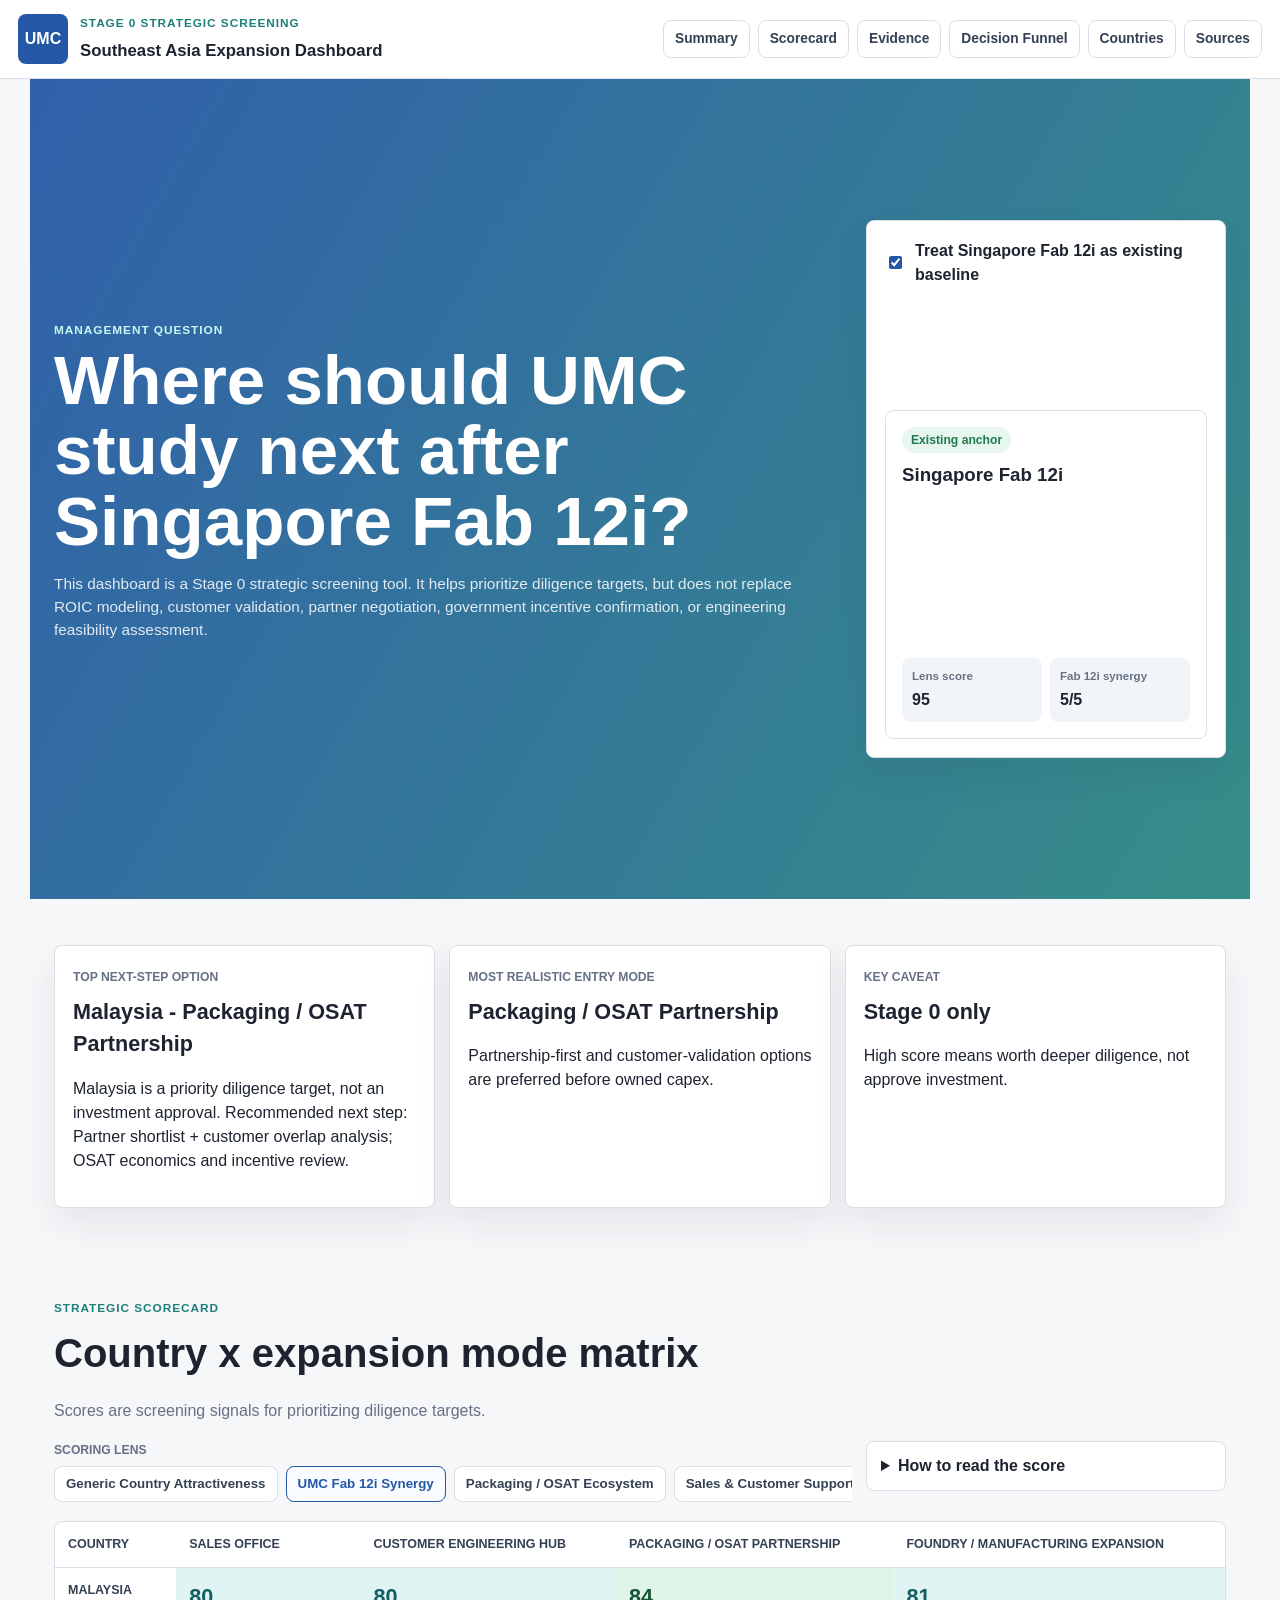
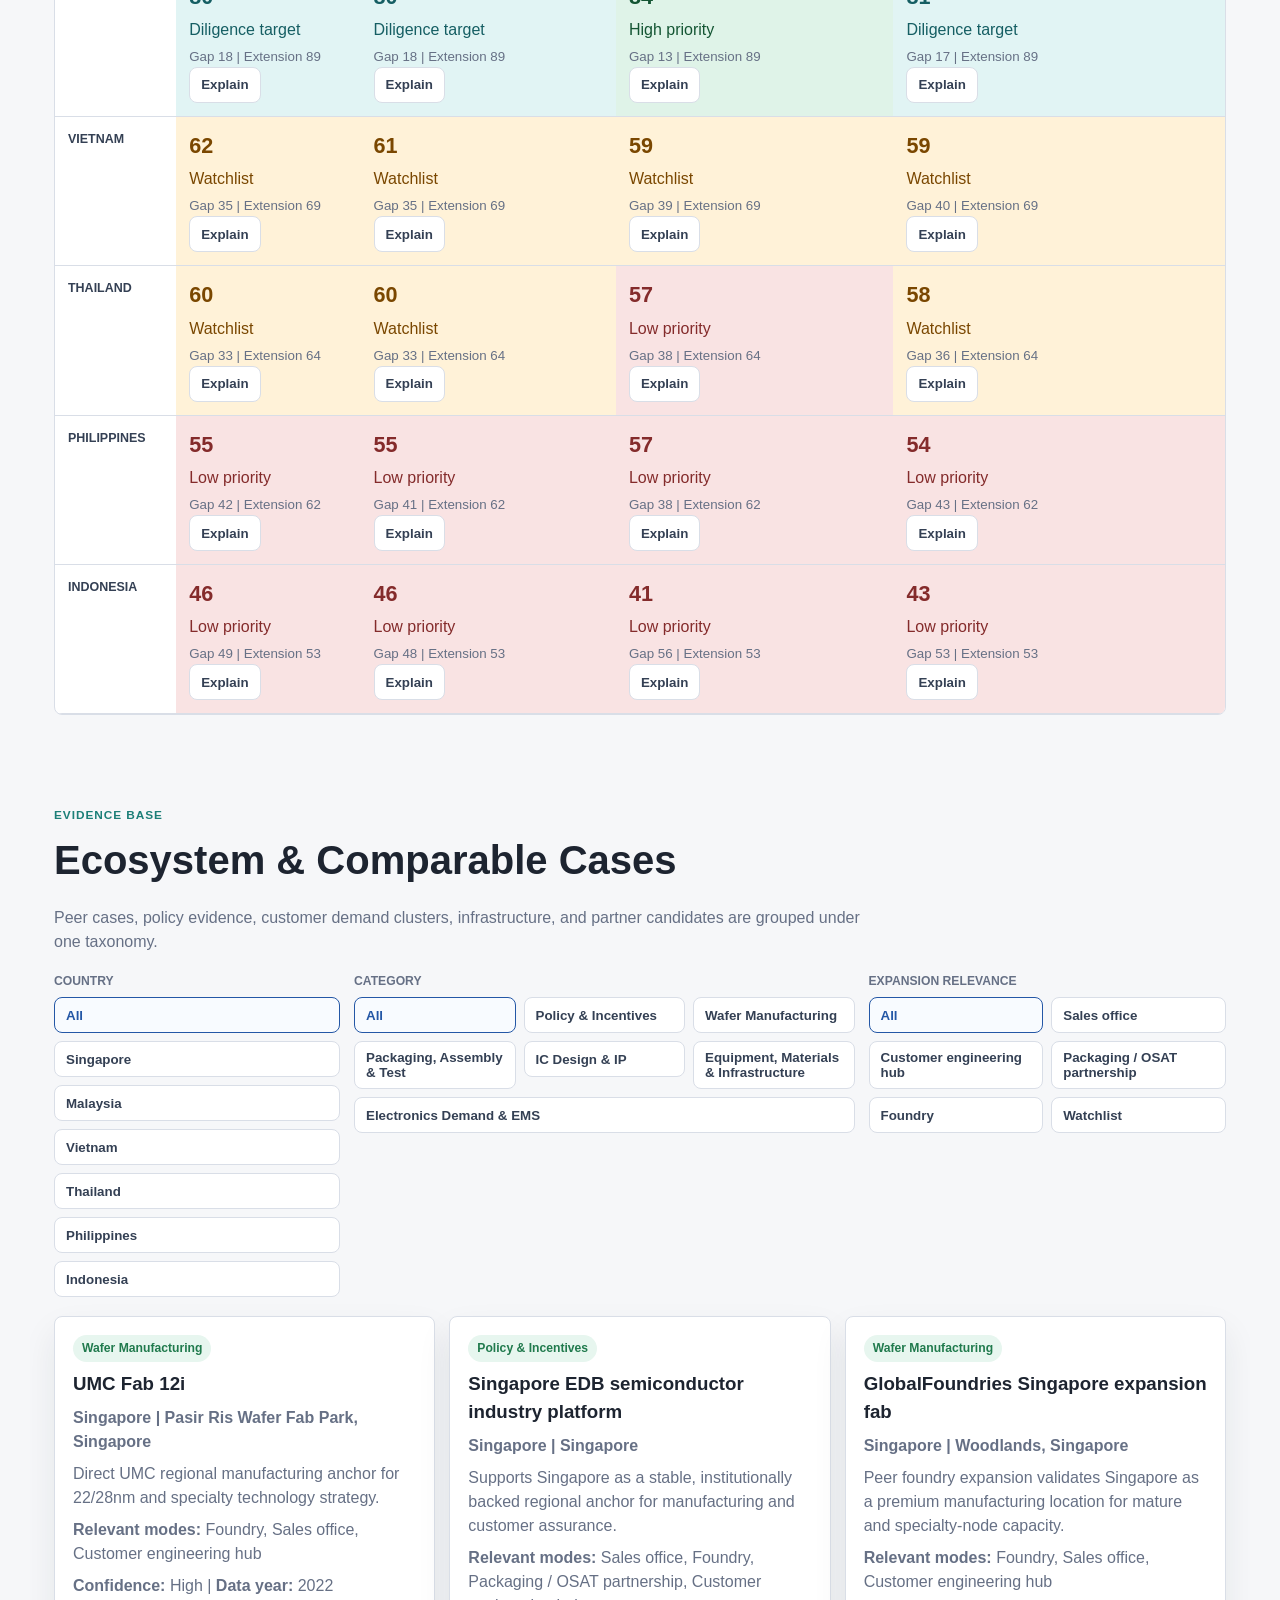
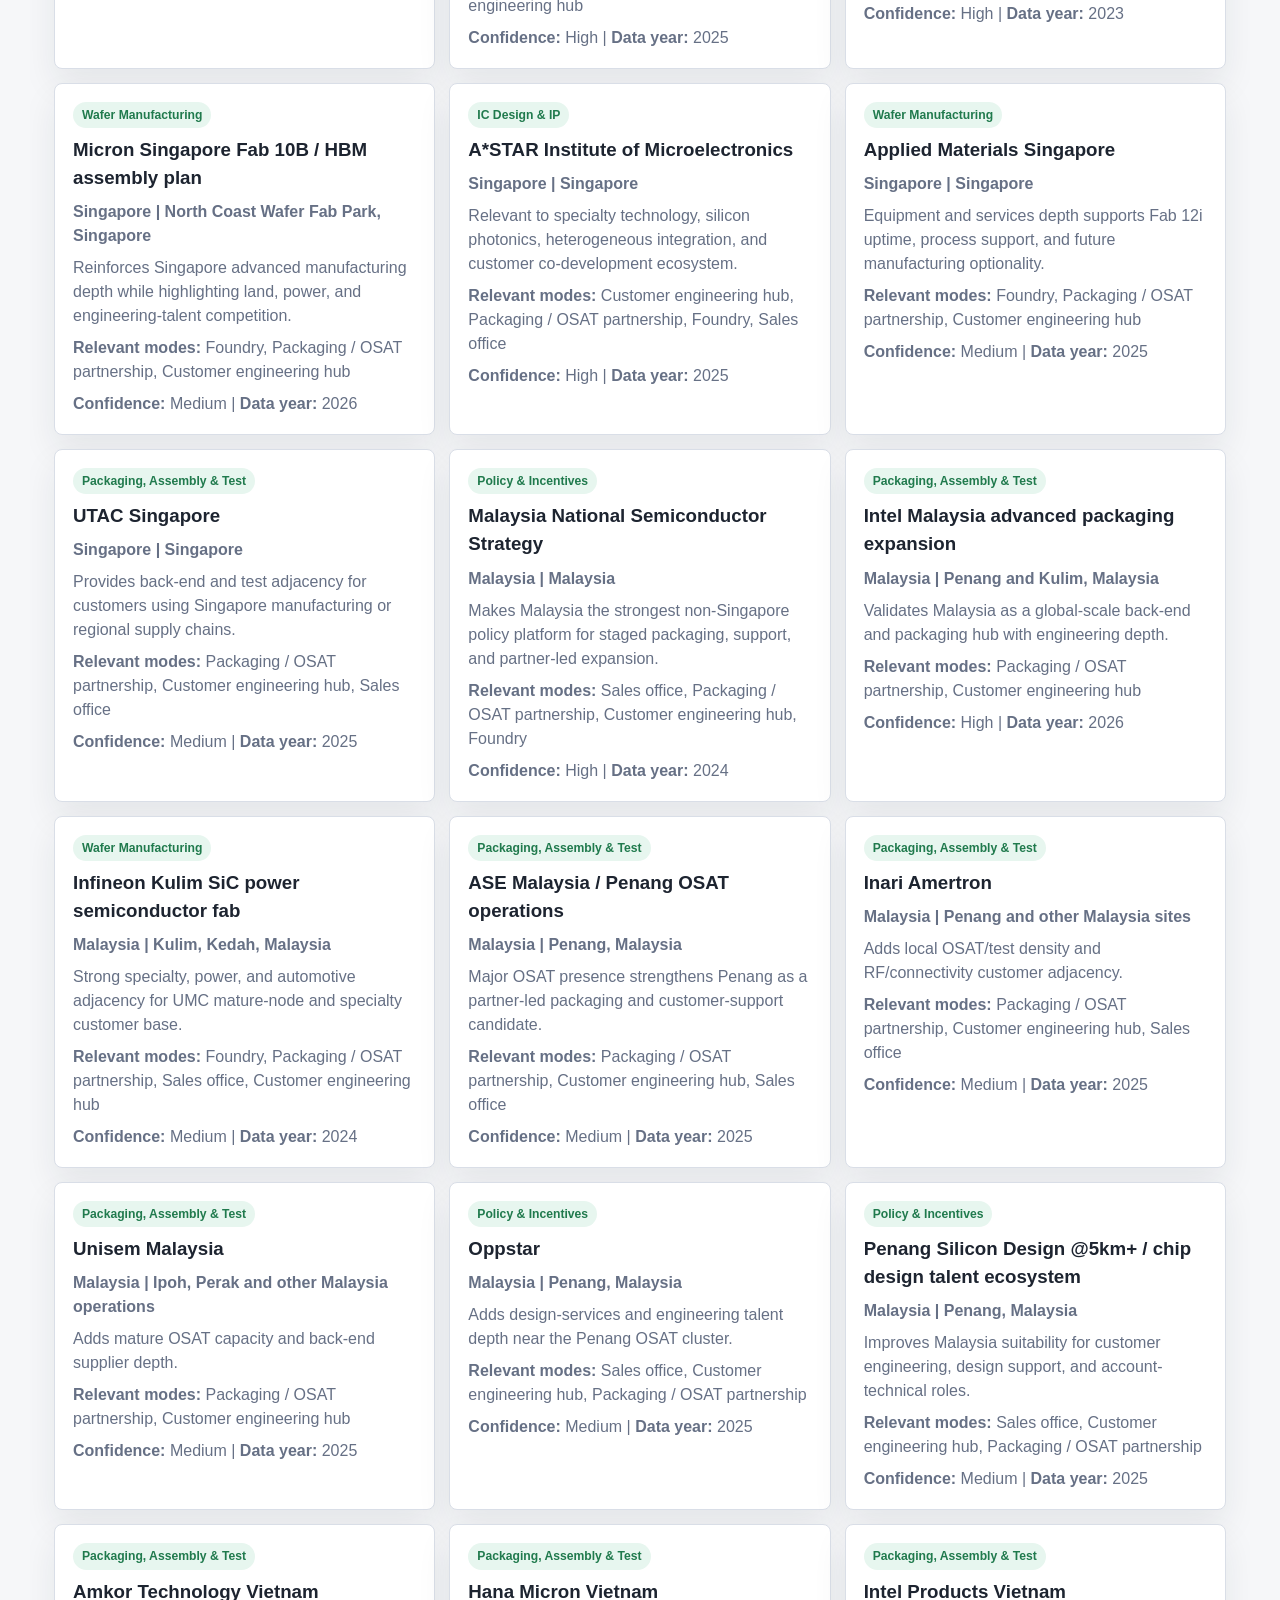
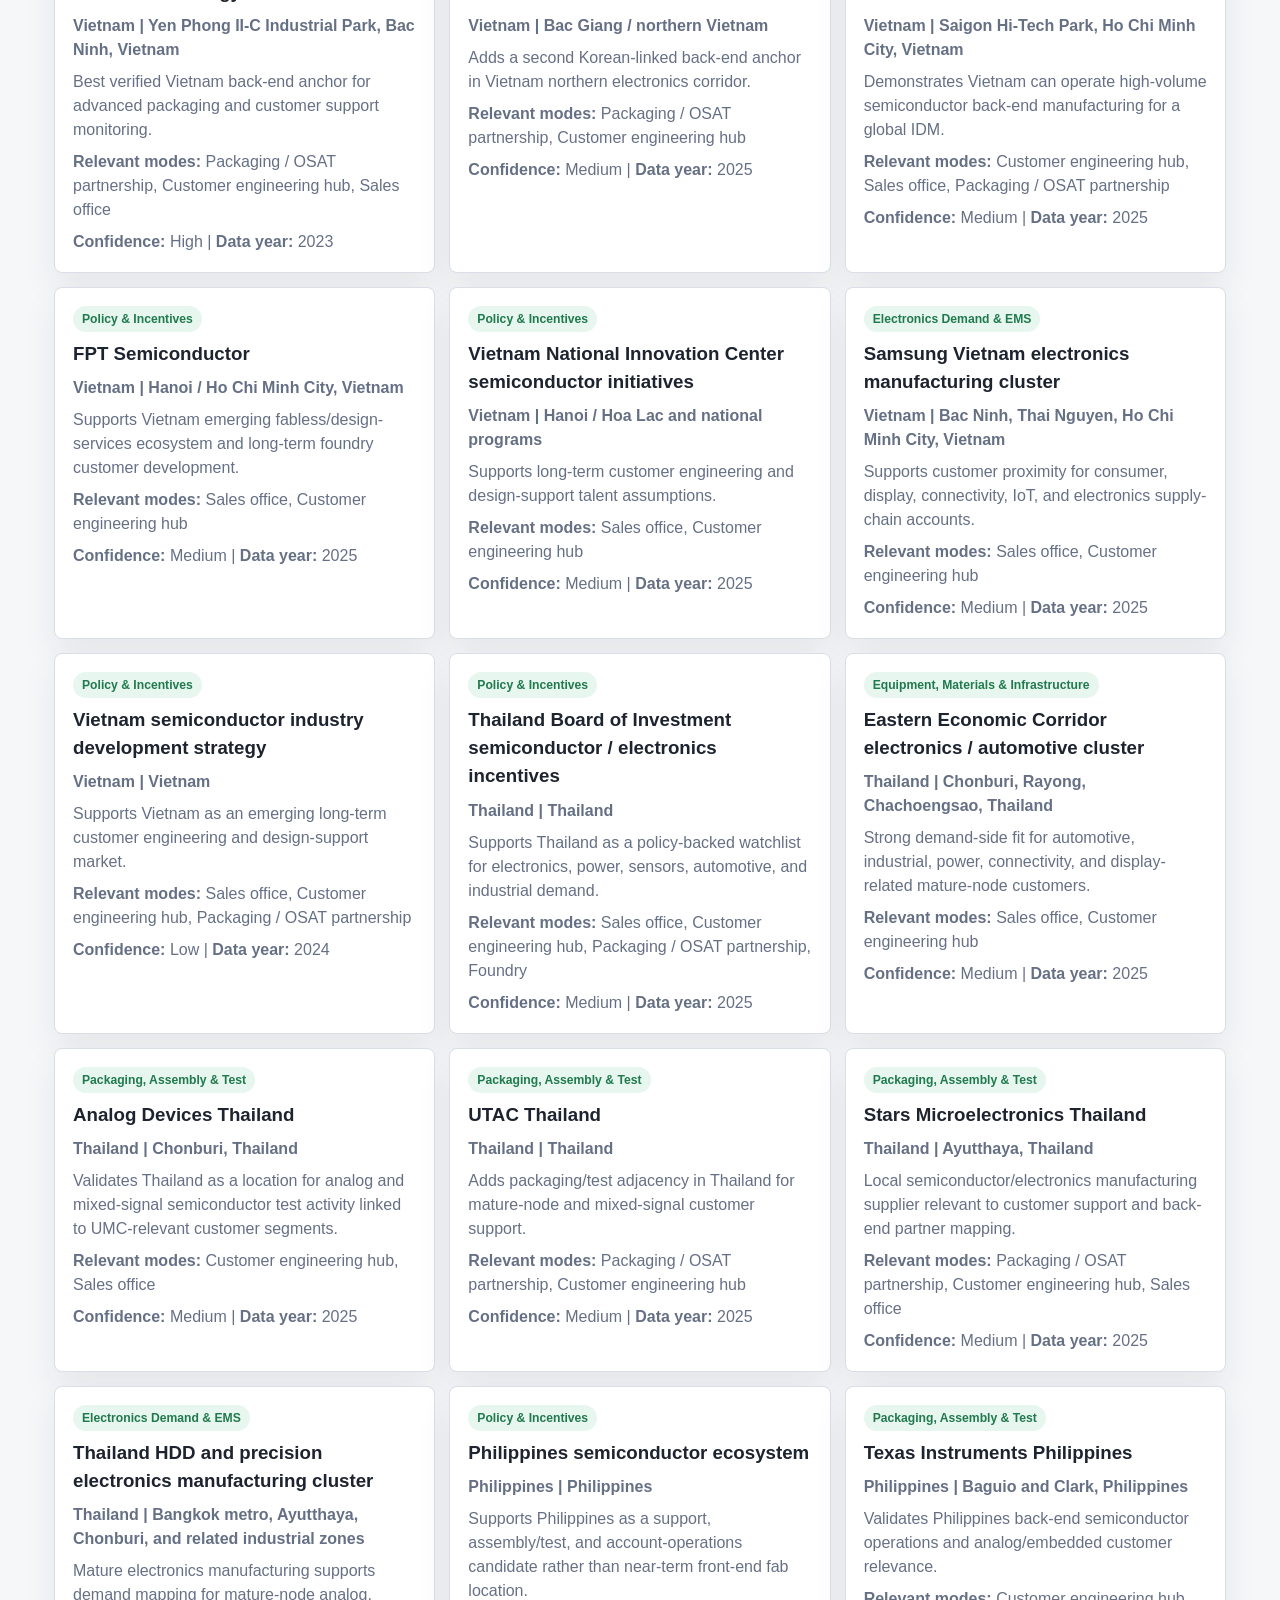
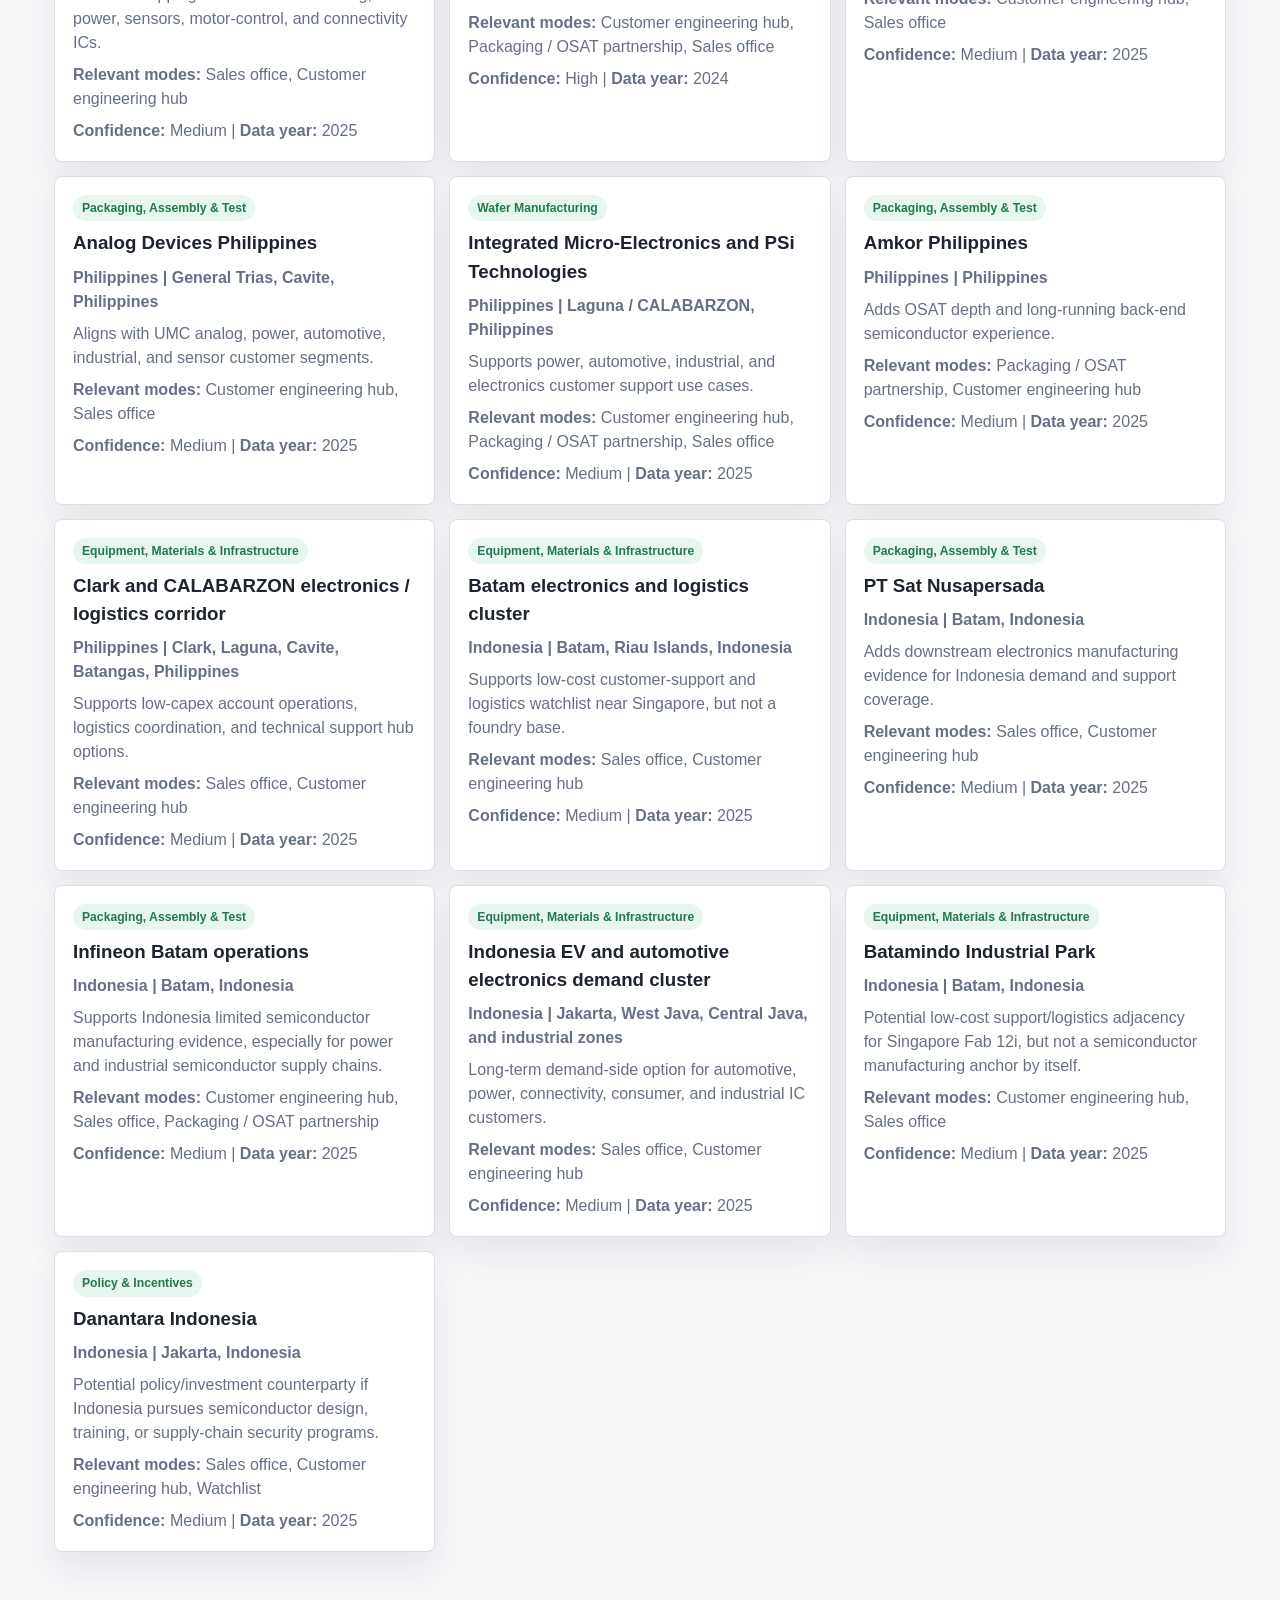
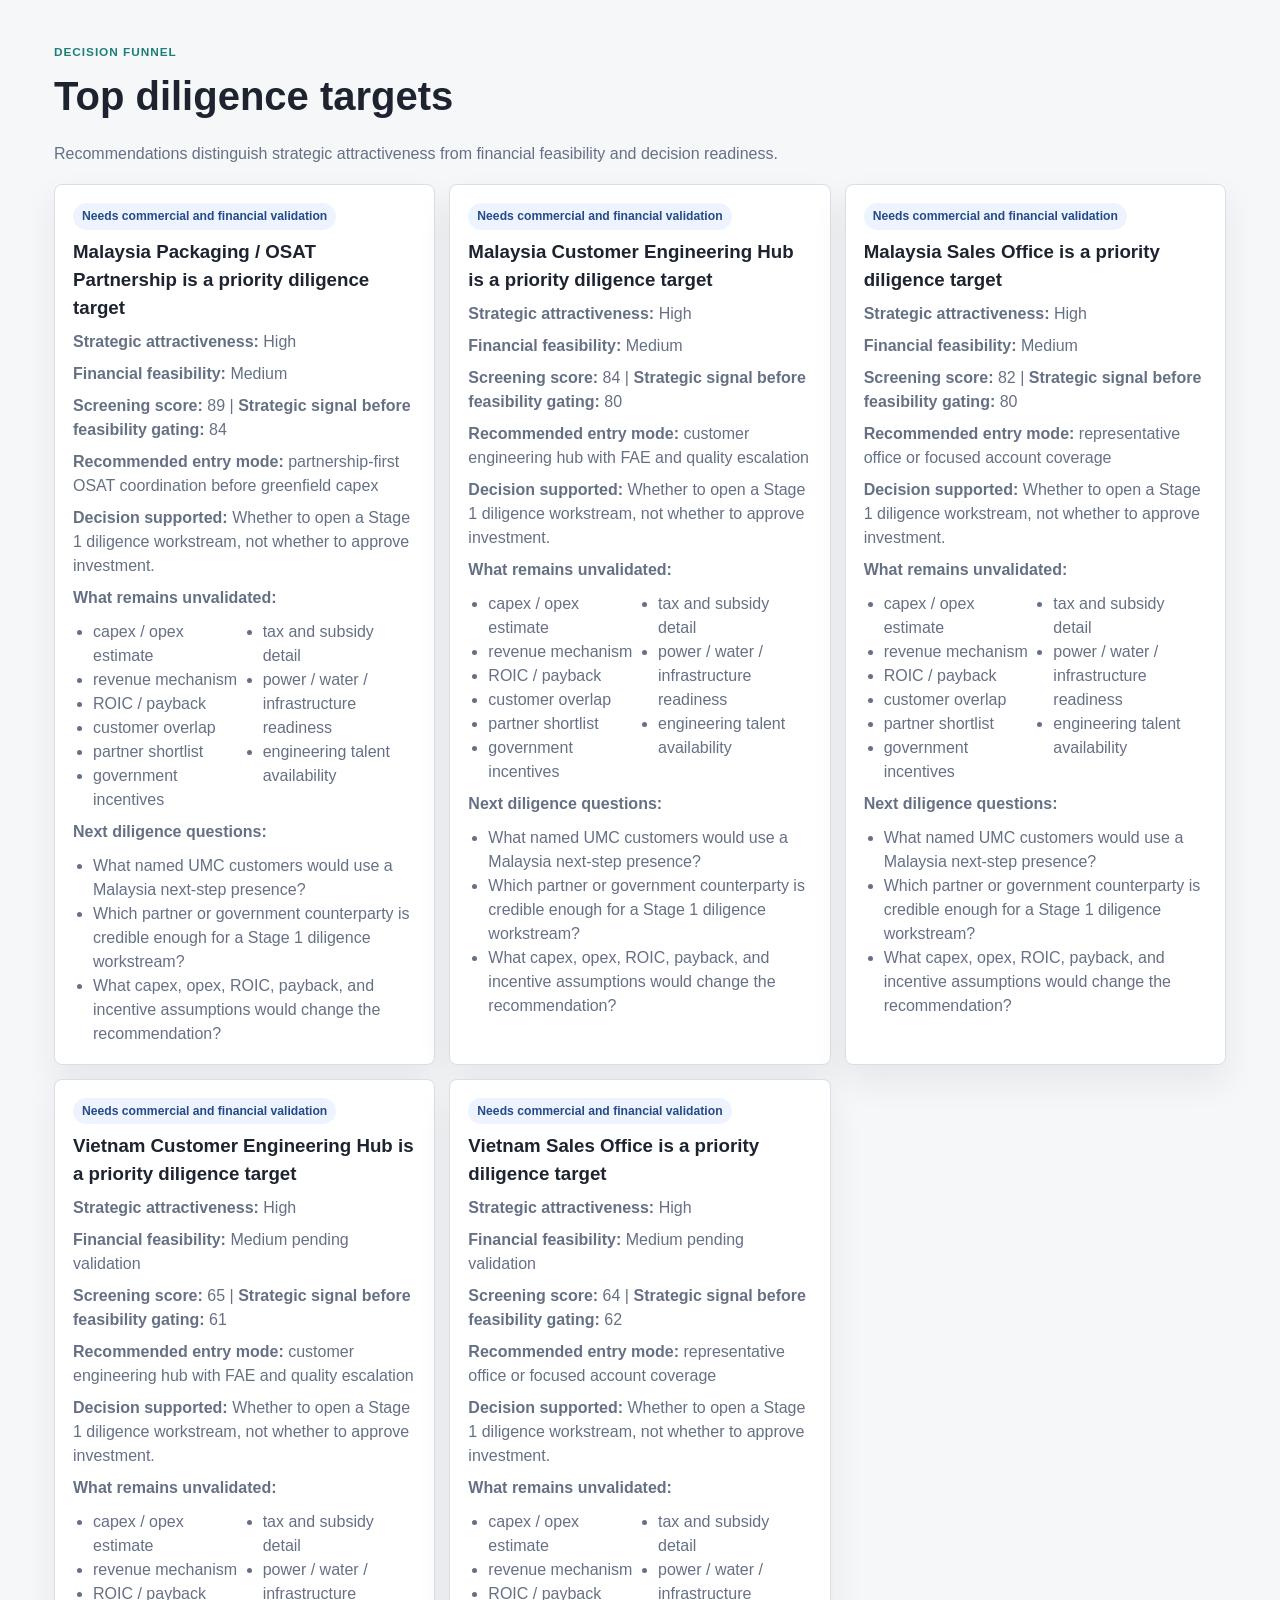
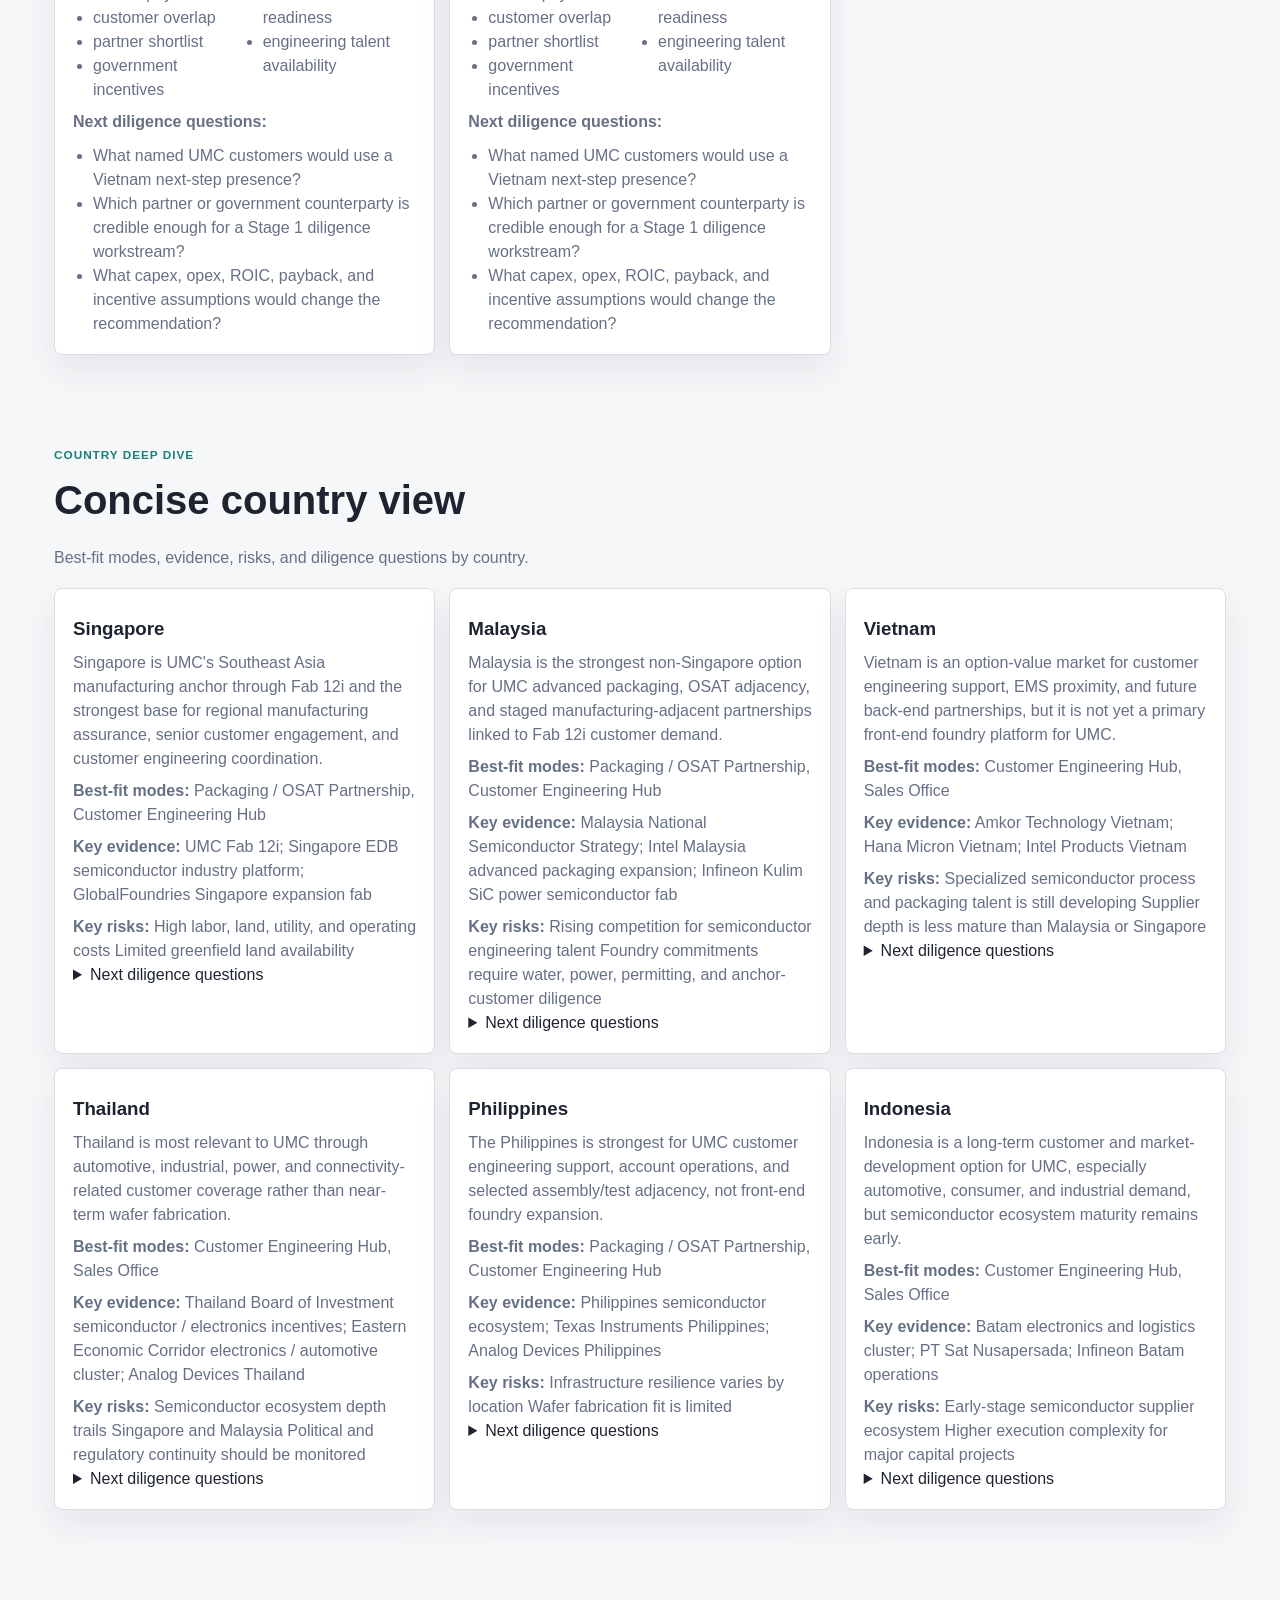
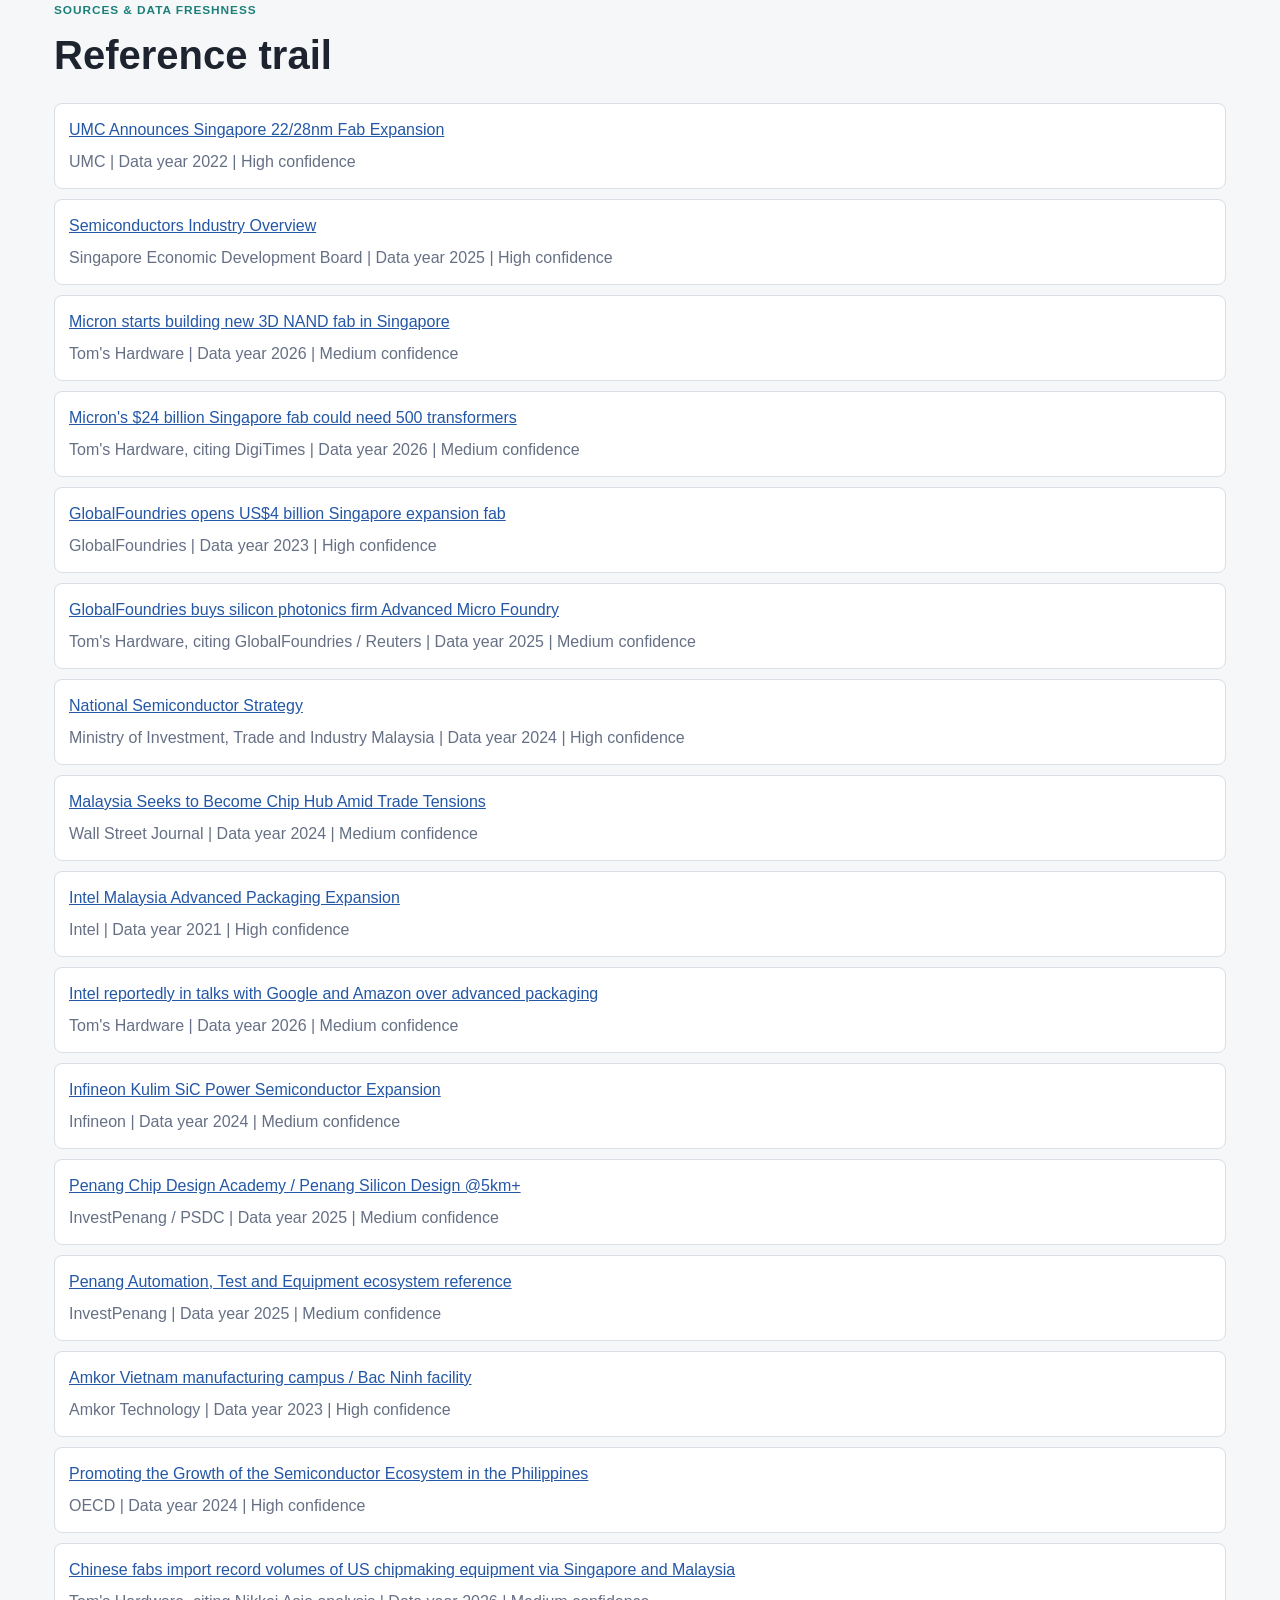
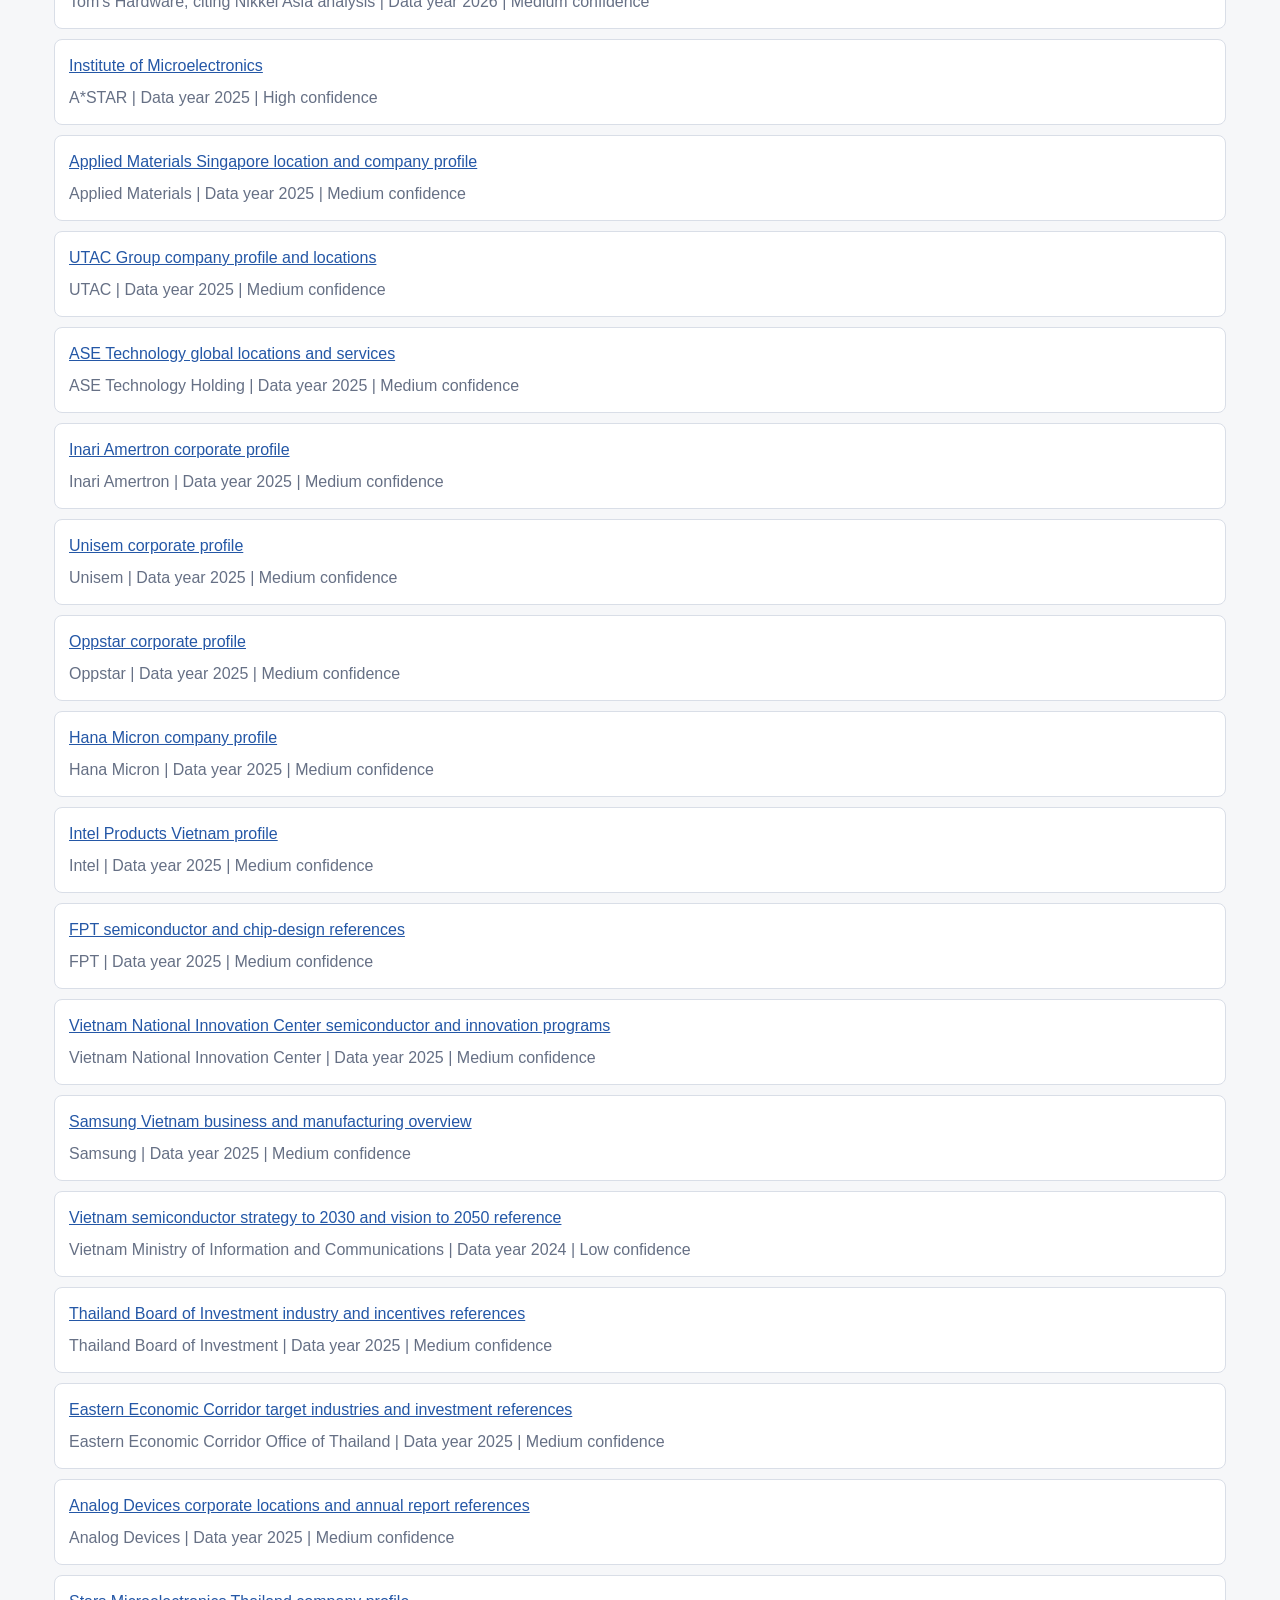
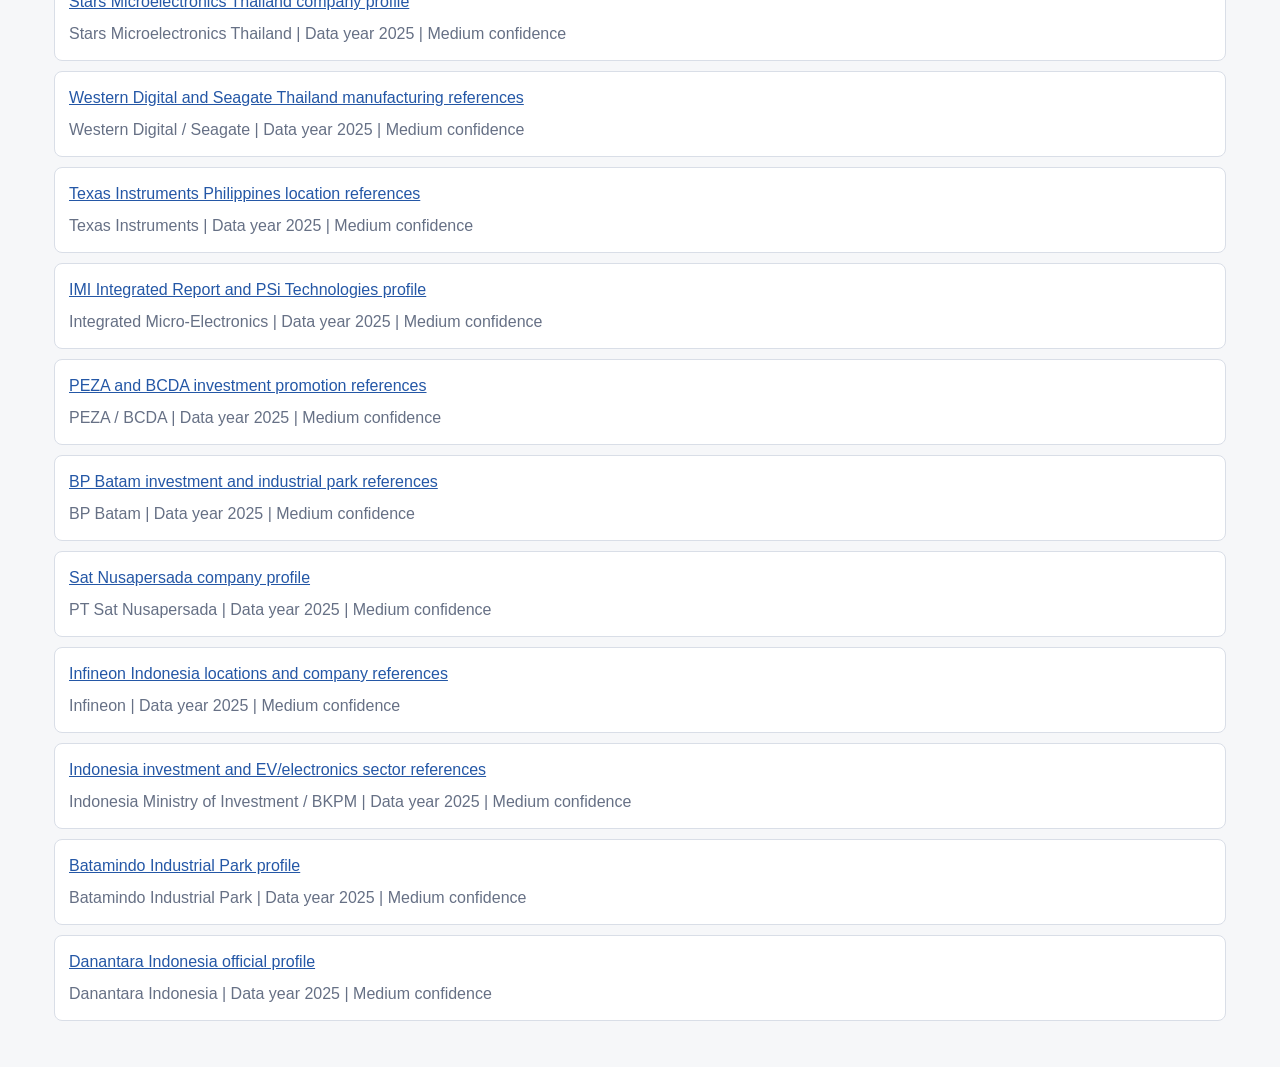
==== commit 2f816671: "Add files via upload" ====
--- a/index.html
+++ b/index.html
@@ -11,285 +11,153 @@
       <div class="brand">
         <span class="brand-mark">UMC</span>
         <div>
-          <p class="eyebrow">Strategy dashboard</p>
+          <p class="eyebrow">Stage 0 strategic screening</p>
           <h1>Southeast Asia Expansion Dashboard</h1>
         </div>
       </div>
       <nav class="nav" aria-label="Dashboard sections">
         <a href="#summary">Summary</a>
-        <a href="#matrix">Matrix</a>
-        <a href="#model">Lenses</a>
-        <a href="#score-transparency">Transparency</a>
-        <a href="#deep-dive">Deep Dive</a>
-        <a href="#ecosystem">Ecosystem</a>
-        <a href="#recommendation">Recommendation</a>
+        <a href="#scorecard">Scorecard</a>
+        <a href="#ecosystem">Evidence</a>
+        <a href="#decision-funnel">Decision Funnel</a>
+        <a href="#countries">Countries</a>
+        <a href="#sources">Sources</a>
       </nav>
     </header>
 
     <main>
-      <section id="summary" class="hero section">
+      <section id="summary" class="section hero">
         <div class="hero-copy">
-          <p class="eyebrow">June 2026 working view</p>
-          <h2>UMC-specific expansion model for Southeast Asia.</h2>
-          <p>
-            The model anchors on UMC Singapore Fab 12i, UMC's global foundry footprint, 22/28nm and specialty technology
-            demand, customer engineering coverage, OSAT adjacency, and regional ecosystem depth.
-          </p>
+          <p class="eyebrow">Management question</p>
+          <h2>Where should UMC study next after Singapore Fab 12i?</h2>
+          <p>This dashboard is a Stage 0 strategic screening tool. It helps prioritize diligence targets, but does not replace ROIC modeling, customer validation, partner negotiation, government incentive confirmation, or engineering feasibility assessment.</p>
         </div>
-        <div class="hero-panel" aria-label="Top recommendation">
-          <p class="panel-label">Base case priority</p>
-          <div id="topRecommendation" class="hero-score">Loading</div>
-          <p id="topRecommendationText" class="muted">Loading model output...</p>
-        </div>
+        <aside class="hero-panel">
+          <label class="toggle-row">
+            <input id="baselineToggle" type="checkbox" checked>
+            <span>Treat Singapore Fab 12i as existing baseline</span>
+          </label>
+          <p id="baselineNote" class="muted"></p>
+          <div id="baselineCard"></div>
+        </aside>
       </section>
 
-      <section class="section scope-section" aria-labelledby="scopeHeading">
-        <div class="section-heading">
-          <p class="eyebrow">Singapore baseline setting</p>
-          <h2 id="scopeHeading">Choose how Singapore is treated</h2>
-          <p>Singapore is treated as UMC's existing regional anchor, not always as a new expansion candidate. This mode helps evaluate where UMC should go next after Fab 12i.</p>
-        </div>
-        <div id="candidateScopeControls" class="scope-controls" role="radiogroup" aria-label="Singapore candidate treatment"></div>
-        <div id="scopeNote" class="comparison-note" aria-live="polite"></div>
-        <div id="singaporeBaselineCard" class="baseline-card"></div>
-      </section>
-
-      <section class="section kpi-grid" aria-label="Executive summary metrics">
-        <article class="kpi">
-          <span>Best commercial hub</span>
-          <strong id="bestSales">-</strong>
-          <p>Customer proximity, rule of law, travel connectivity, and regional headquarters fit.</p>
+      <section class="section summary-grid" aria-label="Executive summary">
+        <article class="summary-card">
+          <span>Top next-step option</span>
+          <strong id="topRecommendation">Loading</strong>
+          <p id="topRecommendationText">Loading screening output...</p>
         </article>
-        <article class="kpi">
-          <span>Best foundry option</span>
-          <strong id="bestFoundry">-</strong>
-          <p>Infrastructure, utilities, permitting confidence, ecosystem maturity, and capex risk.</p>
+        <article class="summary-card">
+          <span>Most realistic entry mode</span>
+          <strong id="topMode">-</strong>
+          <p>Partnership-first and customer-validation options are preferred before owned capex.</p>
         </article>
-        <article class="kpi">
-          <span>Best packaging option</span>
-          <strong id="bestPackaging">-</strong>
-          <p>OSAT density, advanced packaging momentum, talent, and supplier adjacency.</p>
-        </article>
-        <article class="kpi">
-          <span>Best support option</span>
-          <strong id="bestSupport">-</strong>
-          <p>Language coverage, operating cost, service talent, and timezone coverage.</p>
+        <article class="summary-card">
+          <span>Key caveat</span>
+          <strong>Stage 0 only</strong>
+          <p>High score means worth deeper diligence, not approve investment.</p>
         </article>
       </section>
 
-      <section class="section">
+      <section id="scorecard" class="section">
         <div class="section-heading">
-          <p class="eyebrow">Auto-generated strategy calls</p>
-          <h2>Executive Summary Cards</h2>
-          <p>These recommendations update when scenario presets or slider assumptions change.</p>
+          <p class="eyebrow">Strategic scorecard</p>
+          <h2>Country x expansion mode matrix</h2>
+          <p>Scores are screening signals for prioritizing diligence targets.</p>
         </div>
-        <div id="executiveCards" class="executive-grid" aria-live="polite"></div>
-      </section>
-
-      <section id="matrix" class="section">
-        <div class="section-heading">
-          <p class="eyebrow">Country x expansion mode matrix</p>
-          <h2>Recommendation score heatmap</h2>
-          <p>Each cell recalculates a country x expansion mode strategy score from the current slider weights.</p>
+        <div class="scorecard-tools">
+          <div>
+            <p class="filter-label">Scoring lens</p>
+            <div id="lensSelector" class="button-row"></div>
+          </div>
+          <details class="score-help">
+            <summary>How to read the score</summary>
+            <ul>
+              <li>Raw scores are 1-5 directional estimates.</li>
+              <li>Lens weights convert raw scores into a 0-100 ranking.</li>
+              <li>The score is a screening signal, not an investment decision.</li>
+              <li>High score means worth deeper diligence, not approve investment.</li>
+              <li>Final decisions require ROIC, capex, customer validation, partner validation, and government incentive review.</li>
+            </ul>
+          </details>
         </div>
-        <div class="heatmap-options" aria-label="Heatmap Singapore filters">
-          <label><input id="hideSingaporeHeatmap" type="checkbox"> Hide Singapore</label>
-          <label><input id="nonSingaporeOnlyHeatmap" type="checkbox"> Show only non-Singapore options</label>
-        </div>
+        <div id="customWeightsPanel" class="custom-panel"></div>
         <div class="table-wrap">
           <table class="matrix-table">
             <thead>
               <tr>
                 <th>Country</th>
                 <th>Sales Office</th>
-                <th>Foundry</th>
-                <th>Advanced Packaging</th>
-                <th>Customer Support Center</th>
+                <th>Customer Engineering Hub</th>
+                <th>Packaging / OSAT Partnership</th>
+                <th>Foundry / Manufacturing Expansion</th>
               </tr>
             </thead>
             <tbody id="matrixBody"></tbody>
           </table>
         </div>
-        <p id="matrixComparisonNote" class="comparison-note"></p>
-      </section>
-
-      <section id="model" class="section model-section">
-        <div class="section-heading">
-          <p class="eyebrow">UMC-specific scoring lenses</p>
-          <h2>Choose the strategic lens</h2>
-          <p>Each lens uses a different weighting logic. Foundry, advanced packaging, sales, and customer engineering support should not share one generic model.</p>
-        </div>
-        <div class="model-layout">
-          <div>
-            <div id="lensSelector" class="scenario-presets" aria-label="Scoring lenses"></div>
-            <div id="weightControls" class="controls"></div>
-          </div>
-          <div class="rank-panel">
-            <div class="rank-header">
-              <h3>Weighted country ranking</h3>
-              <span id="weightTotal">100%</span>
-            </div>
-            <div id="rankingList" class="ranking-list"></div>
-          </div>
-        </div>
-      </section>
-
-      <section id="score-transparency" class="section transparency-section">
-        <div class="section-heading">
-          <p class="eyebrow">Score transparency</p>
-          <h2>How scores are calculated</h2>
-          <p>Use Custom Weight Mode to change assumptions, then open any heatmap cell with Explain Score to audit the contribution by factor.</p>
-        </div>
-        <div class="methodology-grid">
-          <article>
-            <h3>Raw inputs</h3>
-            <p>Country and UMC-specific factor scores use a 1-5 scale before conversion into a 0-100 strategy score.</p>
-          </article>
-          <article>
-            <h3>Adjustable weights</h3>
-            <p>Preset lenses remain available. Custom Weight Mode exposes every scoring factor with sliders from 0 to 30.</p>
-          </article>
-          <article>
-            <h3>Normalization</h3>
-            <p>Positive weights are normalized automatically so high total weight does not inflate final scores.</p>
-          </article>
-          <article>
-            <h3>Execution risk</h3>
-            <p>Execution risk is modeled as a negative adjustment. Higher execution risk reduces the country lens score and mode fit.</p>
-          </article>
-          <article>
-            <h3>Mode adjustments</h3>
-            <p>Each expansion mode applies different adjustments because foundry, advanced packaging, sales office, and customer engineering support have different requirements.</p>
-          </article>
-          <article>
-            <h3>Audit trail</h3>
-            <p>Explain Score shows raw score, selected weight, weighted contribution, mode adjustment, final contribution, and source confidence.</p>
-          </article>
-        </div>
       </section>
 
       <section id="ecosystem" class="section">
         <div class="section-heading">
-          <p class="eyebrow">Ecosystem map</p>
-          <h2>Upstream, downstream, and customer-support adjacency</h2>
-          <p>Filter ecosystem entities by country, semiconductor layer, and relevant expansion mode to understand where UMC can extend Fab 12i's regional role.</p>
+          <p class="eyebrow">Evidence base</p>
+          <h2>Ecosystem & Comparable Cases</h2>
+          <p>Peer cases, policy evidence, customer demand clusters, infrastructure, and partner candidates are grouped under one taxonomy.</p>
         </div>
-        <div class="ecosystem-filter-stack">
+        <div class="filter-stack">
           <div>
             <p class="filter-label">Country</p>
-            <div id="ecosystemCountryFilters" class="filter-row" aria-label="Ecosystem country filters"></div>
+            <div id="countryFilters" class="button-row"></div>
           </div>
           <div>
-            <p class="filter-label">Layer</p>
-            <div id="ecosystemLayerFilters" class="filter-row" aria-label="Ecosystem layer filters"></div>
+            <p class="filter-label">Category</p>
+            <div id="categoryFilters" class="button-row"></div>
           </div>
           <div>
-            <p class="filter-label">Expansion mode</p>
-            <div id="ecosystemModeFilters" class="filter-row" aria-label="Ecosystem expansion mode filters"></div>
+            <p class="filter-label">Expansion relevance</p>
+            <div id="modeFilters" class="button-row"></div>
           </div>
         </div>
-        <div id="ecosystemSummary" class="ecosystem-summary"></div>
-        <div id="ecosystemGrid" class="case-grid"></div>
+        <div id="ecosystemCards" class="card-grid"></div>
       </section>
 
-      <section id="deep-dive" class="section">
+      <section id="decision-funnel" class="section">
+        <div class="section-heading">
+          <p class="eyebrow">Decision funnel</p>
+          <h2>Top diligence targets</h2>
+          <p>Recommendations distinguish strategic attractiveness from financial feasibility and decision readiness.</p>
+        </div>
+        <div id="decisionCards" class="decision-grid"></div>
+      </section>
+
+      <section id="countries" class="section">
         <div class="section-heading">
           <p class="eyebrow">Country deep dive</p>
-          <h2>Market detail</h2>
-          <p>Select a country to view rationale, risks, recommended entry posture, and source trail.</p>
+          <h2>Concise country view</h2>
+          <p>Best-fit modes, evidence, risks, and diligence questions by country.</p>
         </div>
-        <div id="countryTabs" class="tabs" role="tablist" aria-label="Countries"></div>
-        <article id="countryDetail" class="country-detail"></article>
-        <div id="countryCards" class="country-card-grid"></div>
+        <div id="countryCards" class="country-grid"></div>
       </section>
 
-      <section id="case-studies" class="section">
+      <section id="sources" class="section">
         <div class="section-heading">
-          <p class="eyebrow">Peer case studies</p>
-          <h2>Comparable expansion moves</h2>
-          <p>Selected examples show how semiconductor peers have used ASEAN as a resilience, packaging, and customer access platform.</p>
+          <p class="eyebrow">Sources & data freshness</p>
+          <h2>Reference trail</h2>
         </div>
-        <div id="caseFilters" class="filter-row" aria-label="Case study filters"></div>
-        <div id="caseStudyGrid" class="case-grid"></div>
-      </section>
-
-      <section id="recommendation" class="section recommendation-section">
-        <div class="section-heading">
-          <p class="eyebrow">Recommendation engine</p>
-          <h2>Sequenced market entry plan</h2>
-          <p>The recommendation combines weighted score, implementation risk, and mode-specific suitability.</p>
-        </div>
-        <div id="recommendationCards" class="recommendation-grid"></div>
-      </section>
-
-      <section class="section sources-section">
-        <div class="section-heading">
-          <p class="eyebrow">Source trail</p>
-          <h2>Reference links</h2>
-          <p>Open-source references used to frame the directional assumptions in this dashboard.</p>
-        </div>
-        <div id="sourcesList" class="sources-list"></div>
-      </section>
-
-      <section id="methodology" class="section methodology-section">
-        <div class="section-heading">
-          <p class="eyebrow">Methodology & assumptions</p>
-          <h2>How to read the model</h2>
-        </div>
-        <div class="methodology-grid">
-          <article>
-            <h3>Scoring basis</h3>
-            <p>Scores are preliminary strategic estimates, not investment advice. Country inputs use a 1-5 scale before weighted conversion to a 1-100 score.</p>
-          </article>
-          <article>
-            <h3>UMC-specific model</h3>
-            <p>The model is specific to UMC, Fab 12i, mature-node and specialty foundry demand, customer engineering support, and OSAT adjacency.</p>
-          </article>
-          <article>
-            <h3>Separate lenses</h3>
-            <p>Foundry, advanced packaging, sales office, and customer engineering support should not use the same weights because their capex, risk, and ecosystem requirements differ.</p>
-          </article>
-          <article>
-            <h3>Capital intensity</h3>
-            <p>Foundry expansion has much higher capital intensity and execution risk than sales office or customer support operations.</p>
-          </article>
-          <article>
-            <h3>Support center definition</h3>
-            <p>Customer support center means B2B technical support, FAE support, customer engineering support, and account operations, not consumer call center.</p>
-          </article>
-          <article>
-            <h3>Data freshness</h3>
-            <p>Cards show published date, retrieved date, data year, and source confidence. Placeholder sources should be replaced before formal use.</p>
-          </article>
-          <article>
-            <h3>Singapore candidate view</h3>
-            <p>Include Singapore as candidate ranks Fab 12i against all other countries using normal scoring.</p>
-          </article>
-          <article>
-            <h3>Singapore baseline view</h3>
-            <p>Use Singapore as baseline only keeps Fab 12i separate and calculates non-Singapore gap, complementarity, and extension value.</p>
-          </article>
-          <article>
-            <h3>Non-Singapore next step</h3>
-            <p>Exclude Singapore from candidate ranking compares only next-step markets while preserving Singapore as the regional anchor context.</p>
-          </article>
-        </div>
+        <div id="sourcesList" class="source-list"></div>
       </section>
     </main>
 
-    <footer class="footer">
-      <p>Static prototype for strategic discussion. Update data files before using for investment committee materials.</p>
-    </footer>
-
     <div id="scoreModal" class="modal-backdrop" hidden>
       <section class="score-modal" role="dialog" aria-modal="true" aria-labelledby="scoreModalTitle">
-        <div class="score-modal-header">
+        <div class="modal-header">
           <div>
-            <p class="eyebrow">Explain Score</p>
+            <p class="eyebrow">Explain score</p>
             <h2 id="scoreModalTitle">Score breakdown</h2>
             <p id="scoreModalSummary" class="muted"></p>
           </div>
-          <button class="score-modal-close" type="button" data-close-score-modal aria-label="Close score explanation">Close</button>
+          <button type="button" data-close-modal>Close</button>
         </div>
         <div id="scoreModalBody"></div>
       </section>
--- a/styles.css
+++ b/styles.css
@@ -5,11 +5,11 @@
   --muted: #667085;
   --line: #d9dee7;
   --blue: #2457a6;
-  --teal: #1c8a8a;
+  --teal: #1c7f78;
   --green: #207a4d;
-  --amber: #b66a00;
-  --red: #b03a3a;
-  --shadow: 0 18px 45px rgba(29, 36, 48, 0.08);
+  --amber: #a15c00;
+  --red: #a33a3a;
+  --shadow: 0 16px 34px rgba(29, 36, 48, 0.08);
 }
 
 * {
@@ -18,7 +18,6 @@
 
 html {
   scroll-behavior: smooth;
-  overflow-x: hidden;
 }
 
 body {
@@ -31,7 +30,7 @@
 }
 
 a {
-  color: inherit;
+  color: var(--blue);
 }
 
 .topbar {
@@ -40,12 +39,11 @@
   z-index: 20;
   display: flex;
   flex-direction: column;
-  gap: 14px;
+  gap: 12px;
   padding: 14px 18px;
+  border-bottom: 1px solid var(--line);
   background: rgba(255, 255, 255, 0.94);
-  border-bottom: 1px solid var(--line);
-  backdrop-filter: blur(14px);
-  max-width: 100vw;
+  backdrop-filter: blur(12px);
 }
 
 .brand {
@@ -56,28 +54,25 @@
 
 .brand-mark {
   display: grid;
-  width: 52px;
-  height: 52px;
+  width: 50px;
+  height: 50px;
   place-items: center;
   border-radius: 8px;
   background: var(--blue);
   color: white;
-  font-size: 0.9rem;
-  font-weight: 700;
-  letter-spacing: 0;
+  font-weight: 800;
 }
 
 .brand h1 {
   margin: 0;
-  font-size: 1.02rem;
-  line-height: 1.2;
+  font-size: 1.05rem;
 }
 
 .eyebrow {
   margin: 0 0 5px;
   color: var(--teal);
-  font-size: 0.72rem;
-  font-weight: 700;
+  font-size: 0.74rem;
+  font-weight: 800;
   letter-spacing: 0.08em;
   text-transform: uppercase;
 }
@@ -85,29 +80,19 @@
 .nav {
   display: flex;
   gap: 8px;
-  max-width: 100%;
   overflow-x: auto;
-  padding-bottom: 2px;
-}
-
-.nav a,
-.tabs button {
+}
+
+.nav a {
   flex: 0 0 auto;
-  min-height: 38px;
-  padding: 9px 12px;
+  padding: 8px 11px;
   border: 1px solid var(--line);
   border-radius: 8px;
   background: white;
-  color: var(--muted);
+  color: #344054;
   font-size: 0.86rem;
+  font-weight: 700;
   text-decoration: none;
-}
-
-.nav a:hover,
-.tabs button:hover,
-.tabs button.active {
-  border-color: var(--blue);
-  color: var(--blue);
 }
 
 main {
@@ -126,55 +111,50 @@
 .hero {
   display: grid;
   gap: 18px;
-  width: 100%;
-  min-height: calc(100vh - 116px);
+  min-height: calc(100vh - 114px);
   align-items: center;
   background:
-    linear-gradient(120deg, rgba(36, 87, 166, 0.94), rgba(28, 138, 138, 0.86)),
-    repeating-linear-gradient(90deg, rgba(255, 255, 255, 0.12) 0 1px, transparent 1px 42px),
-    repeating-linear-gradient(0deg, rgba(255, 255, 255, 0.1) 0 1px, transparent 1px 42px);
+    linear-gradient(120deg, rgba(36, 87, 166, 0.94), rgba(28, 127, 120, 0.88)),
+    repeating-linear-gradient(90deg, rgba(255, 255, 255, 0.1) 0 1px, transparent 1px 42px);
   color: white;
-}
-
-.hero-copy,
-.hero-panel {
+  overflow: hidden;
+}
+
+.hero h2 {
+  max-width: min(760px, calc(100vw - 36px));
+  margin: 0;
+  font-size: clamp(1.75rem, 7.6vw, 3rem);
+  line-height: 1.02;
+  overflow-wrap: break-word;
+}
+
+.hero p:not(.eyebrow) {
+  width: 100%;
+  max-width: min(740px, calc(100vw - 64px));
+  color: rgba(255, 255, 255, 0.86);
+  overflow-wrap: break-word;
+  font-size: 0.96rem;
+}
+
+.hero-copy {
   min-width: 0;
-  width: 100%;
-  max-width: min(100%, calc(100vw - 36px));
+  width: min(100%, calc(100vw - 64px));
+  max-width: calc(100vw - 64px);
 }
 
 .hero .eyebrow {
-  color: #b9f2e8;
-}
-
-.hero h2 {
-  width: 100%;
-  max-width: min(330px, calc(100vw - 36px));
-  margin: 0;
-  font-size: 1.82rem;
-  line-height: 1.02;
-  letter-spacing: 0;
-  overflow-wrap: break-word;
-}
-
-.hero-copy p:not(.eyebrow) {
-  width: 100%;
-  max-width: min(340px, calc(100vw - 36px));
-  margin: 18px 0 0;
-  color: rgba(255, 255, 255, 0.86);
-  font-size: 1rem;
+  color: #c9f7f0;
 }
 
 .hero-panel,
-.kpi,
-.executive-card,
-.rank-panel,
-.country-detail,
+.summary-card,
+.anchor-card,
+.score-help,
+.evidence-card,
+.decision-card,
 .country-card,
-.case-card,
-.recommendation-card,
-.source-item,
-.formula-card {
+.source-list article,
+.custom-panel {
   border: 1px solid var(--line);
   border-radius: 8px;
   background: var(--surface);
@@ -182,159 +162,185 @@
 }
 
 .hero-panel {
-  padding: 22px;
+  width: 100%;
+  max-width: 100%;
+  padding: 18px;
   color: var(--ink);
 }
 
-.panel-label,
-.kpi span {
+.toggle-row {
+  display: flex;
+  align-items: center;
+  gap: 10px;
+  font-weight: 800;
+}
+
+input {
+  accent-color: var(--blue);
+}
+
+.muted {
+  color: var(--muted);
+}
+
+.anchor-card {
+  margin-top: 12px;
+  padding: 16px;
+  box-shadow: none;
+}
+
+.anchor-card h3,
+.summary-card strong,
+.evidence-card h3,
+.decision-card h3,
+.country-card h3 {
+  margin: 8px 0;
+}
+
+.summary-grid,
+.card-grid,
+.decision-grid,
+.country-grid {
+  display: grid;
+  gap: 14px;
+}
+
+.summary-card,
+.evidence-card,
+.decision-card,
+.country-card {
+  padding: 18px;
+}
+
+.summary-card span {
+  color: var(--muted);
+  font-size: 0.76rem;
+  font-weight: 800;
+  text-transform: uppercase;
+}
+
+.summary-card strong {
+  display: block;
+  font-size: 1.35rem;
+}
+
+.section-heading {
+  max-width: 820px;
+  margin-bottom: 18px;
+}
+
+.section-heading h2 {
   margin: 0;
-  color: var(--muted);
-  font-size: 0.78rem;
-  font-weight: 700;
+  font-size: clamp(1.55rem, 4vw, 2.5rem);
+}
+
+.section-heading p:last-child {
+  color: var(--muted);
+}
+
+.scorecard-tools,
+.filter-stack {
+  display: grid;
+  gap: 14px;
+  margin-bottom: 16px;
+}
+
+.filter-label {
+  margin: 0 0 7px;
+  color: var(--muted);
+  font-size: 0.76rem;
+  font-weight: 800;
   text-transform: uppercase;
 }
 
-.hero-score {
-  margin-top: 8px;
-  font-size: 2rem;
-  font-weight: 800;
-}
-
-.muted {
-  color: var(--muted);
-}
-
-.kpi-grid {
-  display: grid;
-  gap: 14px;
-  grid-template-columns: 1fr;
-}
-
-.scope-section {
-  background: #eef4f8;
-}
-
-.scope-controls,
-.heatmap-options {
+.button-row {
   display: flex;
+  gap: 8px;
+  overflow-x: auto;
+  padding-bottom: 3px;
+}
+
+.filter-stack .button-row {
   flex-wrap: wrap;
-  gap: 10px;
-  margin-bottom: 14px;
-}
-
-.scope-option,
-.heatmap-options label {
-  display: inline-flex;
-  align-items: center;
-  gap: 8px;
-  min-height: 40px;
-  padding: 9px 12px;
+  overflow-x: visible;
+  align-items: flex-start;
+}
+
+.button-row button,
+.text-button,
+.modal-header button {
+  min-height: 36px;
+  padding: 8px 11px;
   border: 1px solid var(--line);
   border-radius: 8px;
   background: white;
   color: #344054;
-  font-size: 0.88rem;
   font-weight: 800;
   cursor: pointer;
 }
 
-.scope-option.active {
+.button-row button {
+  flex: 0 0 auto;
+}
+
+.filter-stack .button-row button {
+  flex: 1 1 150px;
+  max-width: 100%;
+  white-space: normal;
+  text-align: left;
+}
+
+.button-row button.active,
+.button-row button:hover,
+.text-button:hover,
+.modal-header button:hover {
   border-color: var(--blue);
+  color: var(--blue);
   background: #f8fbff;
+}
+
+.score-help {
+  padding: 12px 14px;
+  box-shadow: none;
+}
+
+.score-help summary {
+  cursor: pointer;
+  font-weight: 800;
+}
+
+.score-help ul,
+.decision-card ul,
+.country-card ul {
+  margin: 10px 0 0;
+  padding-left: 20px;
+  color: var(--muted);
+}
+
+.custom-panel {
+  margin-bottom: 16px;
+  box-shadow: none;
+}
+
+.custom-panel:empty {
+  display: none;
+}
+
+.custom-grid {
+  display: grid;
+  gap: 12px;
+  padding: 14px;
+}
+
+.custom-grid label {
+  display: grid;
+  gap: 7px;
+  color: #344054;
+  font-weight: 800;
+}
+
+.custom-grid label strong {
   color: var(--blue);
-}
-
-.scope-option input,
-.heatmap-options input {
-  accent-color: var(--blue);
-}
-
-.comparison-note {
-  margin: 10px 0 0;
-  color: var(--muted);
-  font-size: 0.9rem;
-}
-
-.baseline-card {
-  margin-top: 16px;
-}
-
-.baseline-card[hidden] {
-  display: none;
-}
-
-.baseline-panel {
-  padding: 18px;
-  border: 1px solid rgba(36, 87, 166, 0.28);
-  border-radius: 8px;
-  background: white;
-  box-shadow: var(--shadow);
-}
-
-.baseline-panel h3 {
-  margin: 10px 0 8px;
-}
-
-.baseline-panel p {
-  margin: 8px 0 0;
-  color: var(--muted);
-}
-
-.baseline-metrics {
-  display: grid;
-  grid-template-columns: repeat(2, 1fr);
-  gap: 8px;
-  margin-top: 14px;
-}
-
-.baseline-metrics div {
-  padding: 10px;
-  border-radius: 8px;
-  background: #f1f5f9;
-}
-
-.baseline-metrics span {
-  display: block;
-  color: var(--muted);
-  font-size: 0.74rem;
-  font-weight: 800;
-}
-
-.baseline-metrics strong {
-  display: block;
-  margin-top: 3px;
-  font-size: 1.1rem;
-}
-
-.kpi {
-  padding: 18px;
-}
-
-.kpi strong {
-  display: block;
-  margin-top: 8px;
-  font-size: 1.5rem;
-}
-
-.kpi p {
-  margin: 10px 0 0;
-  color: var(--muted);
-}
-
-.section-heading {
-  max-width: 780px;
-  margin-bottom: 18px;
-}
-
-.section-heading h2 {
-  margin: 0;
-  font-size: clamp(1.55rem, 4vw, 2.6rem);
-}
-
-.section-heading p:last-child {
-  margin: 8px 0 0;
-  color: var(--muted);
 }
 
 .table-wrap {
@@ -347,15 +353,16 @@
 
 .matrix-table {
   width: 100%;
-  min-width: 760px;
+  min-width: 820px;
   border-collapse: collapse;
 }
 
 th,
 td {
-  padding: 13px 14px;
+  padding: 13px;
+  border-bottom: 1px solid var(--line);
   text-align: left;
-  border-bottom: 1px solid var(--line);
+  vertical-align: top;
 }
 
 th {
@@ -364,40 +371,19 @@
   text-transform: uppercase;
 }
 
-td {
-  font-size: 0.94rem;
-}
-
+td strong {
+  display: block;
+  font-size: 1.35rem;
+}
+
+td span,
 td small {
   display: block;
   margin-top: 5px;
-  color: var(--muted);
-  font-size: 0.75rem;
-}
-
-.top-strategy-cell {
-  box-shadow: inset 3px 0 0 var(--green);
-}
-
-.heat-cell {
-  min-width: 150px;
-  vertical-align: top;
-}
-
-.heat-cell strong {
-  display: block;
-  font-size: 1.45rem;
-  line-height: 1;
-}
-
-.heat-cell span {
-  display: inline-flex;
-  margin-top: 7px;
-  padding: 4px 8px;
-  border-radius: 999px;
-  background: rgba(255, 255, 255, 0.72);
-  font-size: 0.76rem;
-  font-weight: 800;
+}
+
+td small {
+  color: var(--muted);
 }
 
 .heat-strong {
@@ -420,554 +406,69 @@
   color: #842b2b;
 }
 
-.executive-grid,
-.country-card-grid,
-.methodology-grid {
-  display: grid;
-  gap: 14px;
-  grid-template-columns: 1fr;
-}
-
-.executive-card,
-.country-card {
-  padding: 18px;
-}
-
-.executive-card h3 {
-  margin: 10px 0 8px;
-}
-
-.model-layout {
-  display: grid;
-  gap: 18px;
-}
-
-.controls {
-  display: grid;
-  gap: 12px;
-}
-
-.scenario-presets,
-.filter-row {
-  display: flex;
-  gap: 8px;
-  margin-bottom: 14px;
-  overflow-x: auto;
-  padding-bottom: 3px;
-}
-
-.ecosystem-filter-stack {
-  display: grid;
-  gap: 10px;
-  margin-bottom: 18px;
-}
-
-.filter-label {
-  margin: 0 0 6px;
-  color: var(--muted);
-  font-size: 0.78rem;
-  font-weight: 800;
-  text-transform: uppercase;
-}
-
-.scenario-presets button,
-.filter-row button,
-.weight-actions button,
-.explain-btn,
-.score-modal-close {
-  flex: 0 0 auto;
-  min-height: 38px;
-  padding: 9px 12px;
-  border: 1px solid var(--line);
-  border-radius: 8px;
-  background: white;
-  color: #344054;
-  font-weight: 700;
-  cursor: pointer;
-}
-
-.scenario-presets button:hover,
-.filter-row button:hover,
-.scenario-presets button.active,
-.filter-row button.active,
-.weight-actions button:hover,
-.explain-btn:hover,
-.score-modal-close:hover {
-  border-color: var(--blue);
-  color: var(--blue);
-  background: #f8fbff;
-}
-
-.control {
-  padding: 16px;
-  border: 1px solid var(--line);
-  border-radius: 8px;
-  background: white;
-}
-
-.formula-card {
-  padding: 16px;
-  border-color: rgba(36, 87, 166, 0.28);
-  background: #f8fbff;
-  box-shadow: none;
-}
-
-.formula-card h3 {
-  margin: 0 0 8px;
-  font-size: 1rem;
-}
-
-.formula-card p {
-  margin: 6px 0;
-  color: #475467;
-  font-size: 0.9rem;
-}
-
-.control label {
-  display: flex;
-  justify-content: space-between;
-  gap: 12px;
-  margin-bottom: 10px;
-  color: #344054;
-  font-weight: 700;
-}
-
-.compact-control {
-  padding: 10px 14px;
-  box-shadow: none;
-}
-
-.compact-control label {
-  margin: 0;
-}
-
-.weight-actions {
-  display: flex;
-  flex-wrap: wrap;
-  gap: 8px;
-  margin-top: 12px;
-}
-
-.custom-weight-grid {
-  display: grid;
-  gap: 12px;
-}
-
-.custom-control label {
-  margin-bottom: 8px;
-}
-
-.custom-control p {
-  margin: 8px 0 0;
-  color: var(--muted);
-  font-size: 0.82rem;
-}
-
-.factor-definitions {
-  padding: 16px;
-  border: 1px solid var(--line);
-  border-radius: 8px;
-  background: white;
-}
-
-.factor-definitions h3 {
-  margin: 0 0 12px;
-}
-
-.factor-definitions dl {
-  display: grid;
-  gap: 10px;
-  margin: 0;
-}
-
-.factor-definitions div {
-  padding-bottom: 10px;
-  border-bottom: 1px solid #edf0f5;
-}
-
-.factor-definitions div:last-child {
-  padding-bottom: 0;
-  border-bottom: 0;
-}
-
-.factor-definitions dt {
-  color: #344054;
-  font-family: Consolas, "Courier New", monospace;
-  font-size: 0.82rem;
-  font-weight: 800;
-}
-
-.factor-definitions dd {
-  margin: 4px 0 0;
-  color: var(--muted);
-  font-size: 0.86rem;
-}
-
-.explain-btn {
-  width: 100%;
-  min-height: 34px;
-  margin-top: 10px;
-  padding: 7px 9px;
-  background: rgba(255, 255, 255, 0.76);
-  font-size: 0.76rem;
-}
-
-input[type="range"] {
-  width: 100%;
-  accent-color: var(--blue);
-}
-
-.rank-panel {
-  padding: 18px;
-}
-
-.rank-header {
-  display: flex;
-  align-items: center;
-  justify-content: space-between;
-  gap: 12px;
-  margin-bottom: 14px;
-}
-
-.rank-header h3 {
-  margin: 0;
-  font-size: 1.05rem;
-}
-
-.ranking-list {
-  display: grid;
-  gap: 10px;
-}
-
-.rank-track {
-  height: 10px;
-  margin-top: 7px;
-  overflow: hidden;
-  border-radius: 999px;
-  background: #e8edf3;
-}
-
-.rank-track span {
-  display: block;
-  height: 100%;
-  background: var(--teal);
-}
-
-.ranking-table {
-  width: 100%;
-  border-collapse: collapse;
-}
-
-.ranking-table th,
-.ranking-table td {
-  padding: 11px 8px;
-}
-
-.ranking-table th:nth-child(4),
-.ranking-table td:nth-child(4) {
-  display: none;
-}
-
-.tabs {
-  display: flex;
-  gap: 8px;
-  overflow-x: auto;
-  margin-bottom: 14px;
-}
-
-.country-detail {
-  padding: 20px;
-}
-
-.country-card {
-  padding: 0;
-  overflow: hidden;
-}
-
-.country-card-toggle {
-  display: flex;
-  width: 100%;
-  align-items: center;
-  justify-content: space-between;
-  gap: 14px;
-  padding: 16px 18px;
-  border: 0;
-  background: white;
-  color: var(--ink);
-  font: inherit;
-  font-weight: 800;
-  text-align: left;
-  cursor: pointer;
-}
-
-.country-card-toggle:focus-visible,
-.scenario-presets button:focus-visible,
-.filter-row button:focus-visible,
-.scope-option:focus-within,
-.heatmap-options label:focus-within,
-.weight-actions button:focus-visible,
-.explain-btn:focus-visible,
-.score-modal-close:focus-visible,
-.tabs button:focus-visible,
-.nav a:focus-visible {
-  outline: 3px solid rgba(36, 87, 166, 0.35);
-  outline-offset: 2px;
-}
-
-.country-card-body {
-  display: none;
-  padding: 0 18px 18px;
-}
-
-.country-card-body.open {
-  display: block;
-}
-
-.country-card details {
-  border-top: 1px solid var(--line);
-  padding: 11px 0;
-}
-
-.country-card summary {
-  cursor: pointer;
-  font-weight: 800;
-}
-
-.country-card details p {
-  margin: 8px 0 0;
-  color: var(--muted);
-}
-
-.detail-grid,
-.case-grid,
-.recommendation-grid,
-.ecosystem-summary {
-  display: grid;
-  gap: 14px;
-}
-
-.ecosystem-summary {
-  margin: 14px 0 18px;
-}
-
-.ecosystem-summary article {
-  padding: 16px;
-  border: 1px solid var(--line);
-  border-radius: 8px;
-  background: white;
-}
-
-.ecosystem-summary h3 {
-  margin: 0 0 8px;
-  font-size: 1rem;
-}
-
-.ecosystem-summary p {
-  margin: 0;
-  color: var(--muted);
-}
-
-.stat-grid {
-  display: grid;
-  grid-template-columns: repeat(2, 1fr);
-  gap: 10px;
-  margin: 16px 0;
-}
-
-.stat {
-  padding: 12px;
-  border-radius: 8px;
-  background: #f1f5f9;
-}
-
-.stat span {
-  display: block;
-  color: var(--muted);
-  font-size: 0.75rem;
-}
-
-.stat strong {
-  display: block;
-  margin-top: 3px;
-  font-size: 1.15rem;
-}
-
-.tag-list {
-  display: flex;
-  flex-wrap: wrap;
-  gap: 8px;
-  margin: 12px 0 0;
-  padding: 0;
-  list-style: none;
-}
-
-.tag-list li {
-  padding: 6px 9px;
-  border-radius: 999px;
-  background: #eef4ff;
-  color: #254a87;
-  font-size: 0.8rem;
-}
-
-.case-card,
-.recommendation-card,
-.source-item,
-.methodology-grid article {
-  padding: 18px;
-}
-
-.methodology-grid article {
-  border: 1px solid var(--line);
-  border-radius: 8px;
-  background: white;
-}
-
-.methodology-grid h3 {
-  margin: 0 0 8px;
-}
-
-.methodology-grid p {
-  margin: 0;
-  color: var(--muted);
-}
-
-.case-card h3,
-.recommendation-card h3 {
-  margin: 0 0 8px;
-}
-
-.case-card p,
-.recommendation-card p,
-.source-item p {
-  margin: 8px 0 0;
-  color: var(--muted);
-}
-
-.entity-mode-list {
-  display: flex;
-  flex-wrap: wrap;
-  gap: 6px;
-  margin: 12px 0;
-  padding: 0;
-  list-style: none;
-}
-
-.entity-mode-list li {
-  padding: 5px 8px;
-  border-radius: 999px;
-  background: #eef4ff;
-  color: #254a87;
-  font-size: 0.74rem;
-  font-weight: 800;
-}
-
-.entity-score-grid {
-  display: grid;
-  grid-template-columns: repeat(2, 1fr);
-  gap: 8px;
-  margin: 12px 0;
-}
-
-.entity-score-grid div {
-  padding: 9px;
-  border-radius: 8px;
-  background: #f1f5f9;
-}
-
-.entity-score-grid span {
-  display: block;
-  color: var(--muted);
-  font-size: 0.72rem;
-  font-weight: 800;
-}
-
-.entity-score-grid strong {
-  display: block;
-  margin-top: 2px;
-  font-size: 1.1rem;
-}
-
-.badge {
+.badge,
+.readiness {
   display: inline-flex;
   align-items: center;
-  min-height: 26px;
+  min-height: 25px;
   padding: 4px 9px;
   border-radius: 999px;
   background: #e7f6ef;
   color: var(--green);
-  font-size: 0.78rem;
-  font-weight: 700;
-}
-
-.source-badges {
-  display: flex;
-  flex-wrap: wrap;
-  gap: 6px;
-  margin: 10px 0;
-}
-
-.source-badge {
-  display: inline-flex;
-  align-items: center;
-  min-height: 24px;
-  padding: 4px 8px;
-  border: 1px solid #c8d7ee;
-  border-radius: 999px;
-  background: #f5f9ff;
+  font-size: 0.76rem;
+  font-weight: 800;
+}
+
+.readiness {
+  background: #eef4ff;
   color: #254a87;
+}
+
+.evidence-card p,
+.decision-card p,
+.country-card p,
+.source-list p {
+  margin: 8px 0 0;
+  color: var(--muted);
+}
+
+.checklist {
+  columns: 1;
+}
+
+.mini-stats {
+  display: grid;
+  grid-template-columns: repeat(2, 1fr);
+  gap: 8px;
+  margin-top: 12px;
+}
+
+.mini-stats div {
+  padding: 10px;
+  border-radius: 8px;
+  background: #f1f5f9;
+}
+
+.mini-stats span {
+  display: block;
+  color: var(--muted);
   font-size: 0.72rem;
   font-weight: 800;
 }
 
-.freshness-badge {
-  display: grid;
-  gap: 5px;
-  margin: 12px 0;
-  padding: 10px;
-  border: 1px solid #d7dee9;
-  border-radius: 8px;
-  background: #f8fafc;
-  color: #475467;
-  font-size: 0.76rem;
-}
-
-.freshness-badge span {
+.mini-stats strong {
   display: block;
-}
-
-.recommendation-card:first-child {
-  border-color: rgba(36, 87, 166, 0.45);
-}
-
-.top-strategy {
-  position: relative;
-  overflow: hidden;
-}
-
-.top-strategy::before {
-  content: "";
-  position: absolute;
-  inset: 0 0 auto;
-  height: 4px;
-  background: var(--green);
-}
-
-.sources-list {
+  margin-top: 3px;
+}
+
+.source-list {
   display: grid;
   gap: 10px;
 }
 
-.source-item a {
-  color: var(--blue);
-  font-weight: 700;
-}
-
-.footer {
-  max-width: 1220px;
-  margin: 0 auto;
-  padding: 22px 18px 42px;
-  color: var(--muted);
-  font-size: 0.9rem;
+.source-list article {
+  padding: 14px;
+  box-shadow: none;
 }
 
 .modal-backdrop {
@@ -986,52 +487,36 @@
 }
 
 .score-modal {
-  width: min(1120px, 100%);
-  margin: 34px auto;
+  width: min(960px, 100%);
+  margin: 32px auto;
   padding: 18px;
   border-radius: 8px;
   background: white;
   box-shadow: 0 24px 60px rgba(16, 24, 40, 0.24);
 }
 
-.score-modal-header {
-  display: grid;
-  gap: 14px;
+.modal-header {
+  display: grid;
+  gap: 12px;
   margin-bottom: 14px;
 }
 
-.score-modal-header h2 {
+.modal-header h2 {
   margin: 0;
-}
-
-.score-modal-close {
-  justify-self: start;
-  background: white;
-}
-
-.breakdown-wrap {
-  border-radius: 8px;
 }
 
 .breakdown-table {
   width: 100%;
-  min-width: 940px;
+  min-width: 640px;
   border-collapse: collapse;
 }
 
-.breakdown-table td,
-.breakdown-table th {
-  vertical-align: top;
-}
-
-.breakdown-table small {
-  color: var(--muted);
-}
-
-.modal-note {
-  margin: 12px 0 0;
-  color: var(--muted);
-  font-size: 0.9rem;
+button:focus-visible,
+a:focus-visible,
+summary:focus-visible,
+input:focus-visible {
+  outline: 3px solid rgba(36, 87, 166, 0.35);
+  outline-offset: 2px;
 }
 
 @media (min-width: 720px) {
@@ -1041,89 +526,45 @@
     justify-content: space-between;
   }
 
-  .brand h1 {
-    font-size: 1.14rem;
-  }
-
   .hero {
-    grid-template-columns: minmax(0, 1fr) 330px;
-    min-height: calc(100vh - 82px);
-    padding-top: 58px;
-    padding-bottom: 58px;
-  }
-
-  .hero-copy,
-  .hero-panel,
-  .hero h2,
-  .hero-copy p:not(.eyebrow) {
-    max-width: none;
+    grid-template-columns: minmax(0, 1fr) 360px;
+    min-height: calc(100vh - 80px);
   }
 
   .hero h2 {
-    font-size: clamp(2.7rem, 5.2vw, 4.8rem);
-  }
-
-  .kpi-grid {
-    grid-template-columns: repeat(4, 1fr);
-  }
-
-  .baseline-metrics {
-    grid-template-columns: repeat(4, 1fr);
-  }
-
-  .executive-grid,
-  .country-card-grid,
-  .methodology-grid {
+    font-size: clamp(3rem, 5.4vw, 4.8rem);
+  }
+
+  .summary-grid {
     grid-template-columns: repeat(3, 1fr);
   }
 
-  .model-layout {
-    grid-template-columns: minmax(280px, 0.9fr) minmax(360px, 1.1fr);
-  }
-
-  .custom-weight-grid {
-    grid-template-columns: repeat(2, minmax(0, 1fr));
-  }
-
-  .ranking-table th:nth-child(4),
-  .ranking-table td:nth-child(4) {
-    display: table-cell;
-  }
-
-  .detail-grid,
-  .case-grid,
-  .recommendation-grid,
-  .ecosystem-summary {
+  .card-grid,
+  .decision-grid,
+  .country-grid {
     grid-template-columns: repeat(3, 1fr);
   }
 
-  .ecosystem-summary {
-    grid-template-columns: repeat(4, 1fr);
-  }
-
-  .country-detail .detail-grid {
-    grid-template-columns: 1.15fr 0.85fr;
-  }
-
-  .country-card-body {
-    display: block;
-  }
-
-  .country-card-toggle {
-    cursor: default;
-  }
-
-  .score-modal {
-    padding: 22px;
-  }
-
-  .score-modal-header {
+  .scorecard-tools {
+    grid-template-columns: minmax(0, 1fr) 360px;
+    align-items: start;
+  }
+
+  .filter-stack {
+    grid-template-columns: minmax(180px, 0.8fr) minmax(320px, 1.4fr) minmax(260px, 1fr);
+  }
+
+  .custom-grid {
+    grid-template-columns: repeat(3, 1fr);
+  }
+
+  .checklist {
+    columns: 2;
+  }
+
+  .modal-header {
     grid-template-columns: minmax(0, 1fr) auto;
     align-items: start;
-  }
-
-  .score-modal-close {
-    justify-self: end;
   }
 }
 
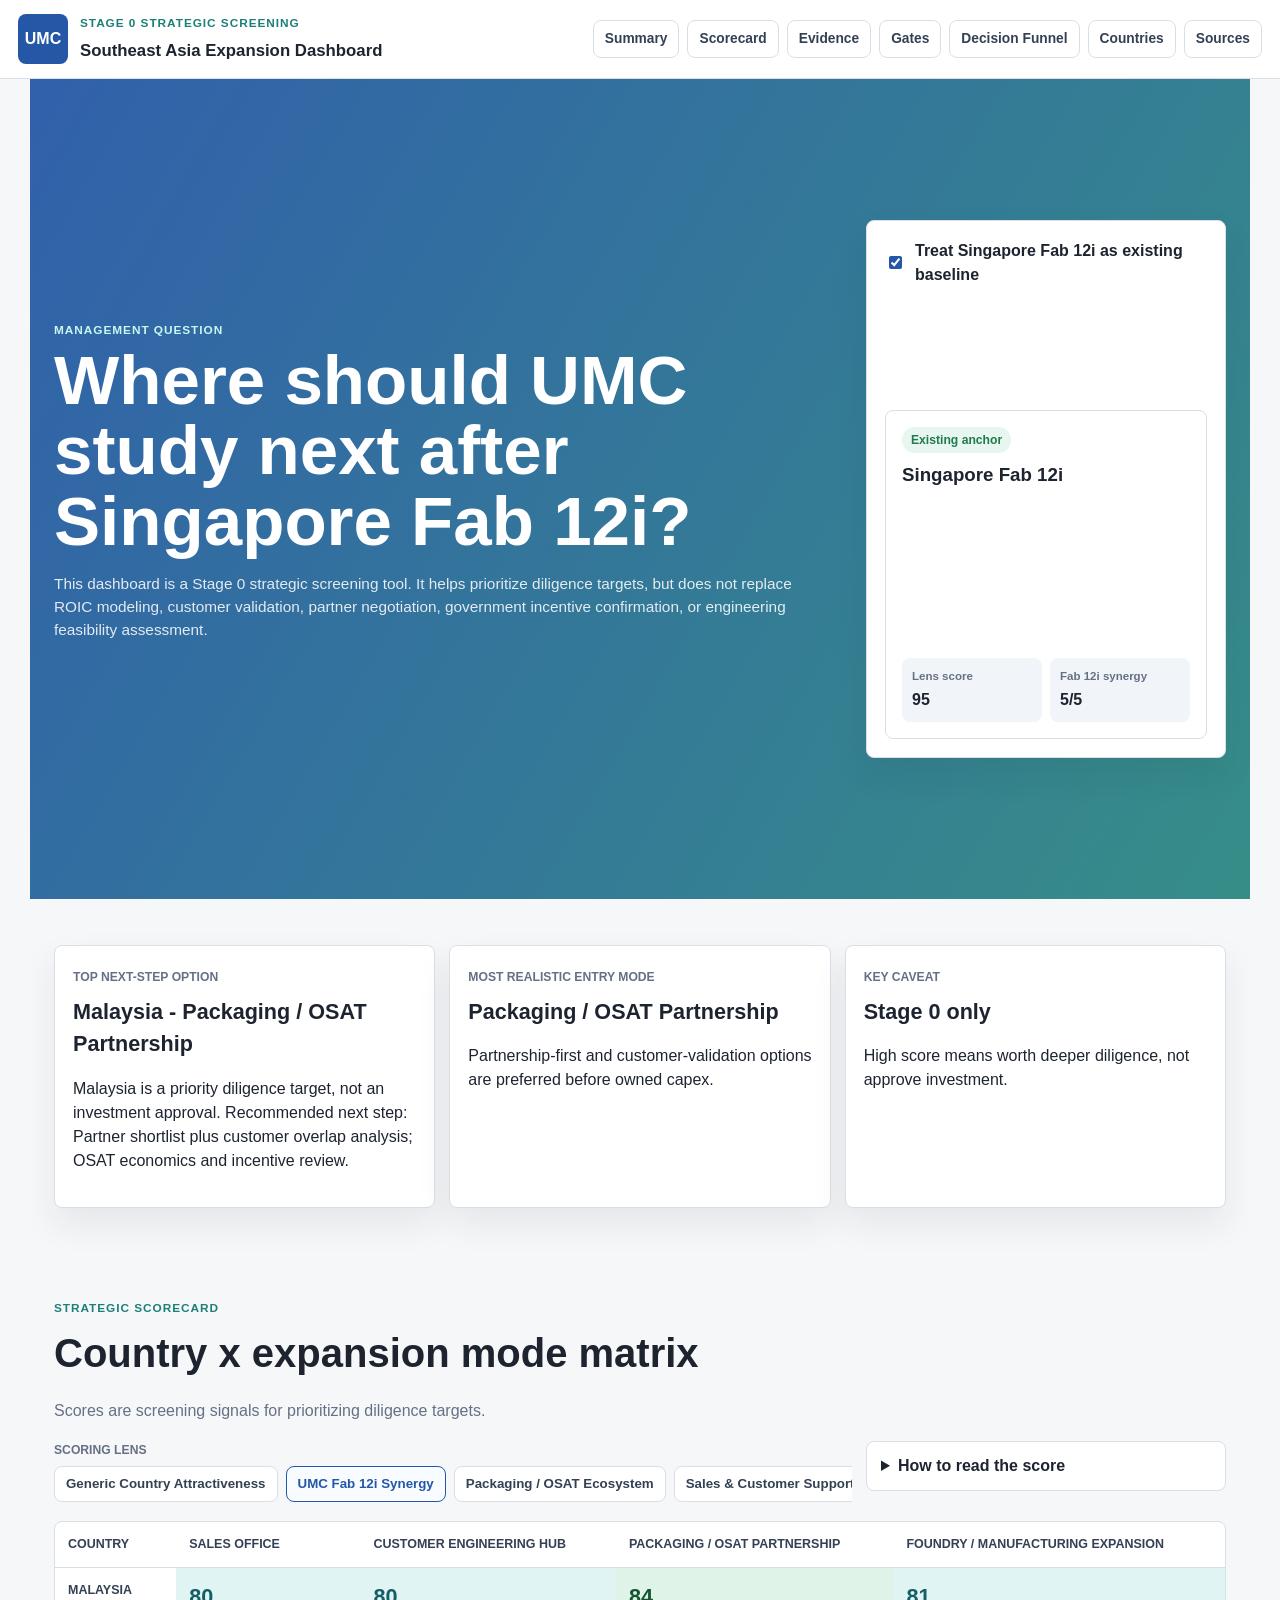
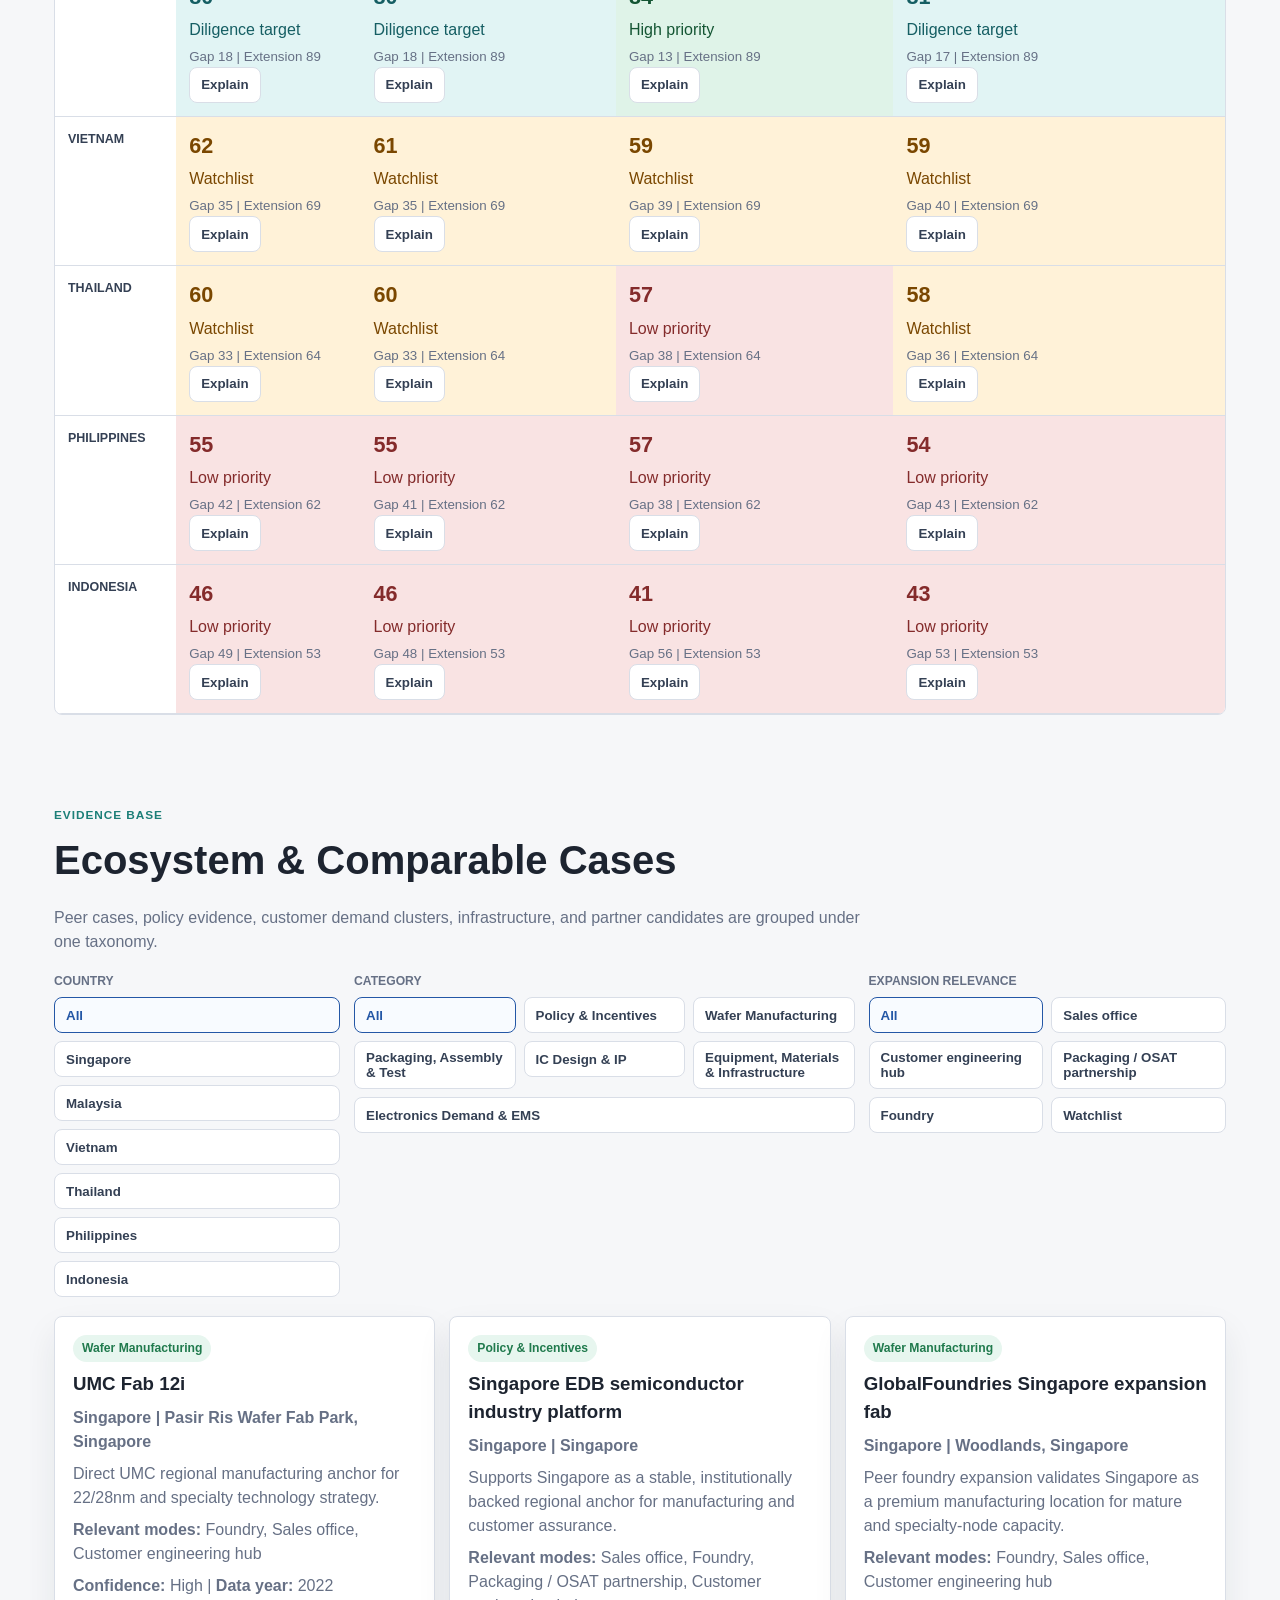
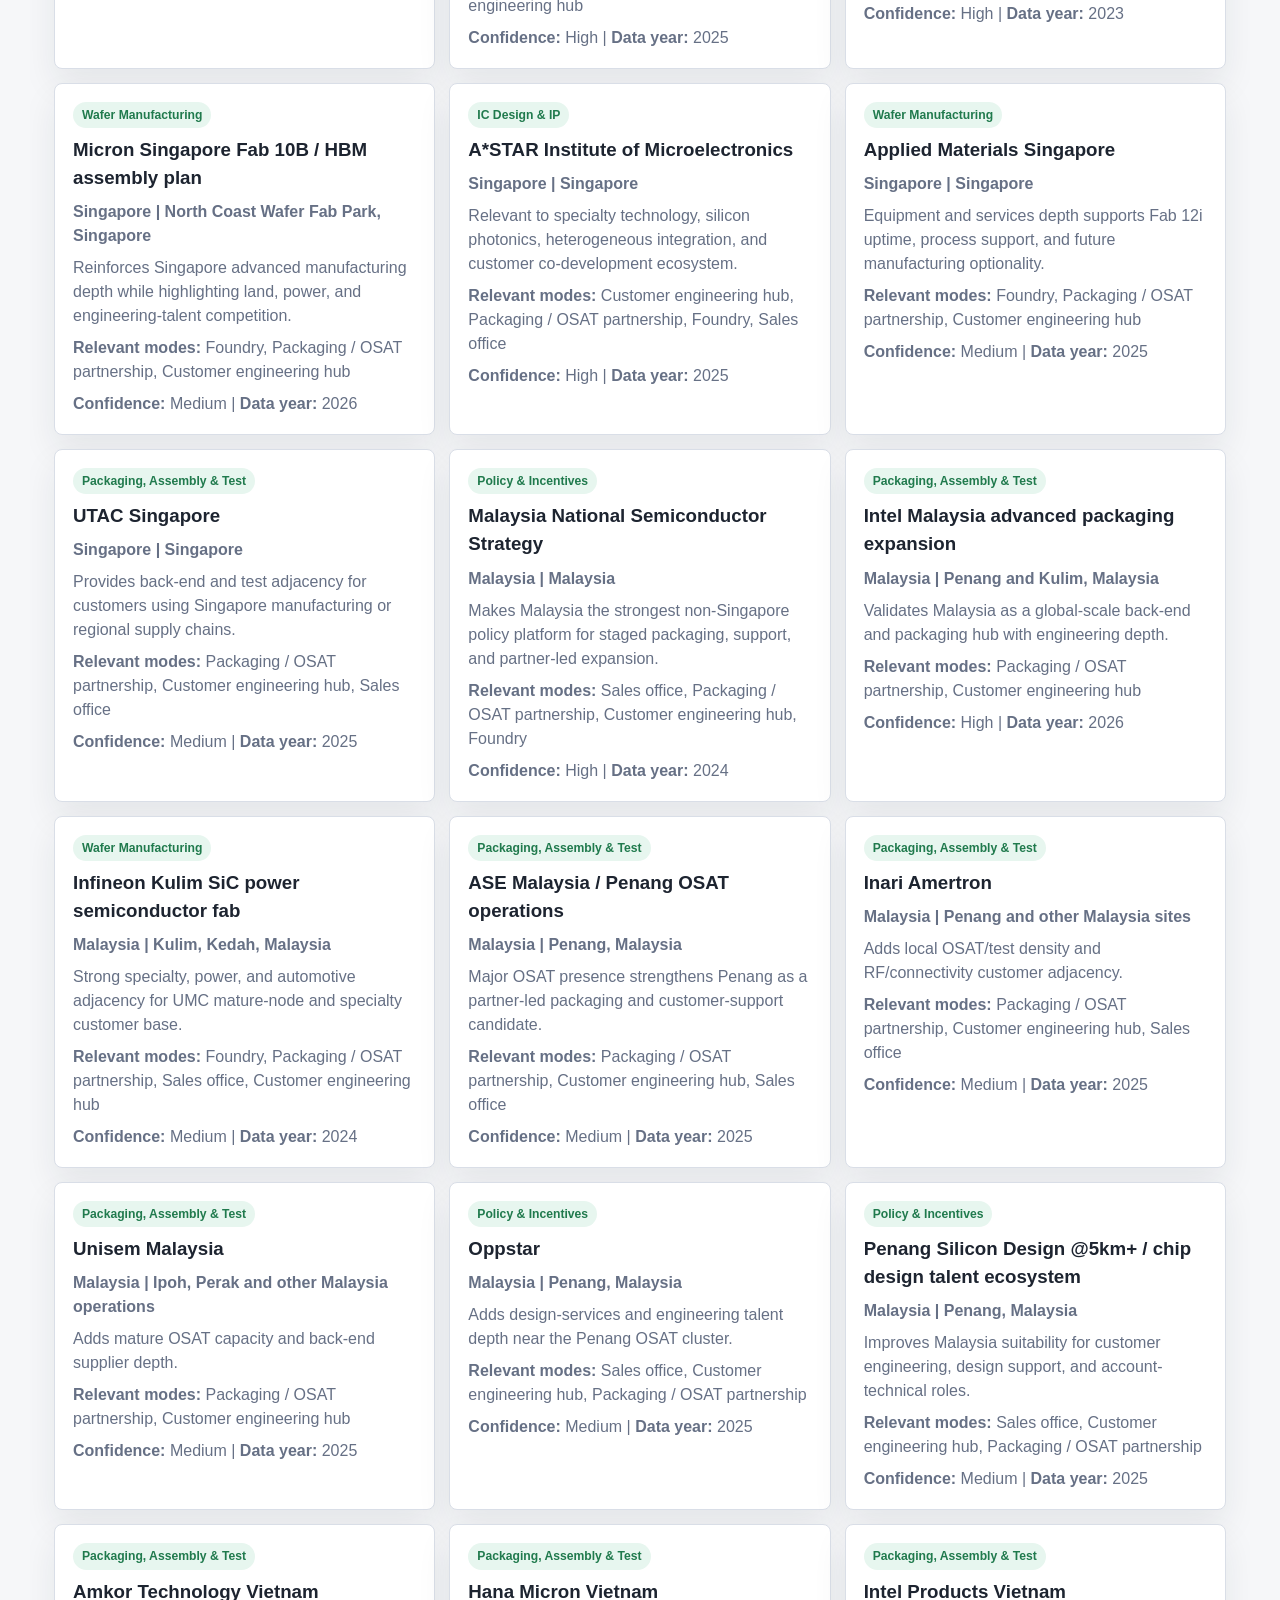
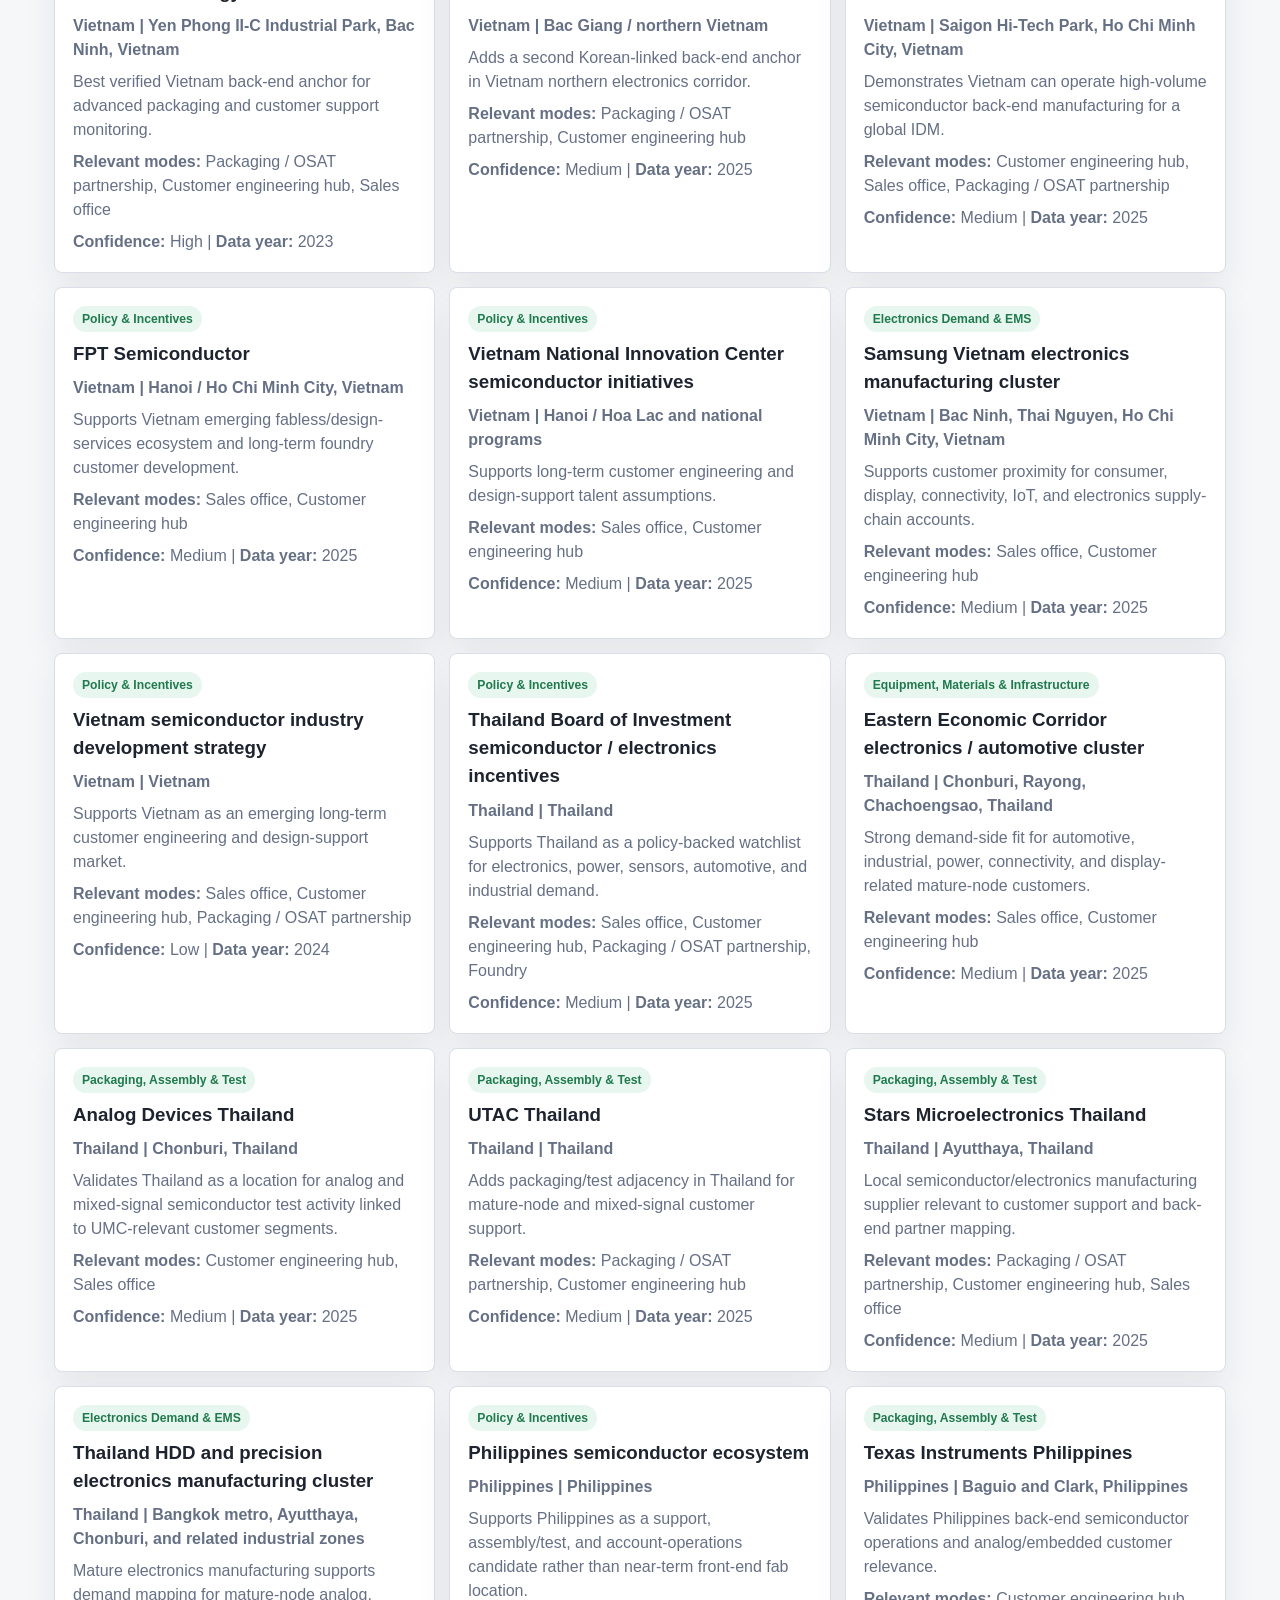
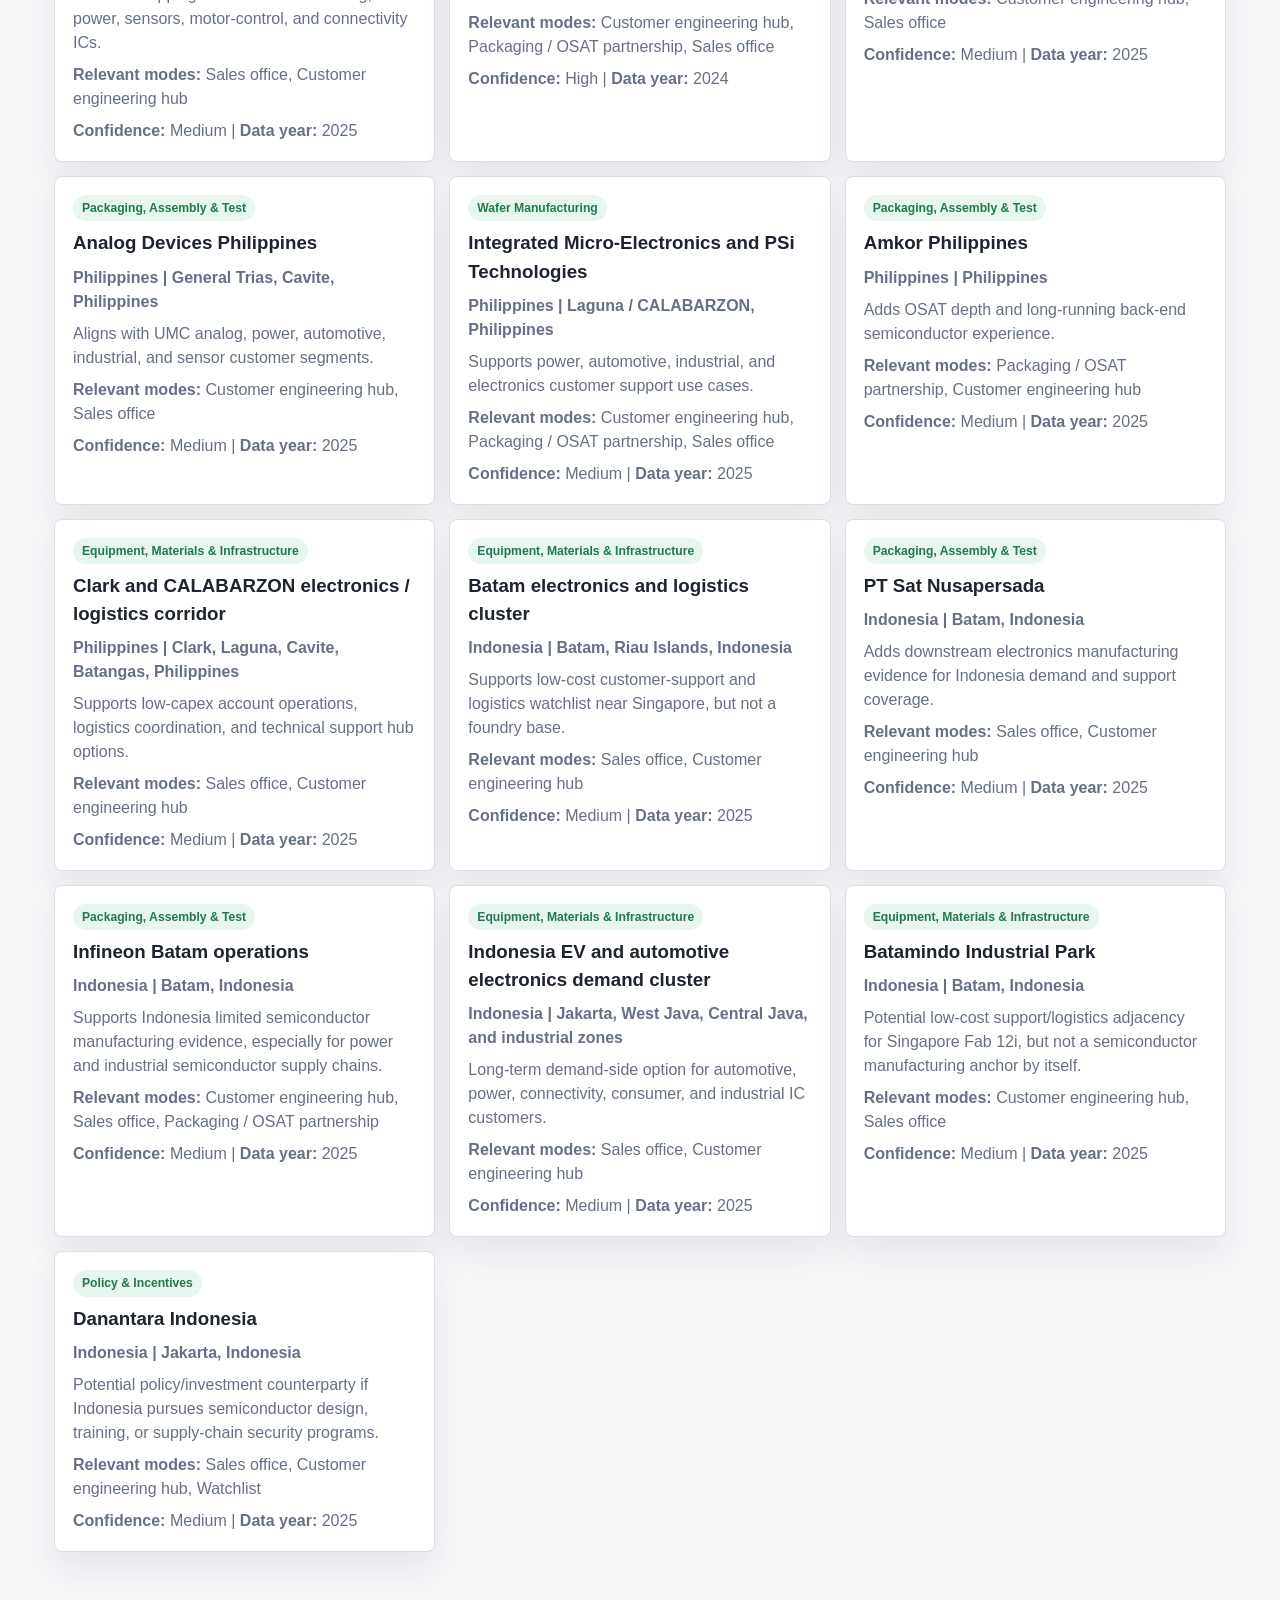
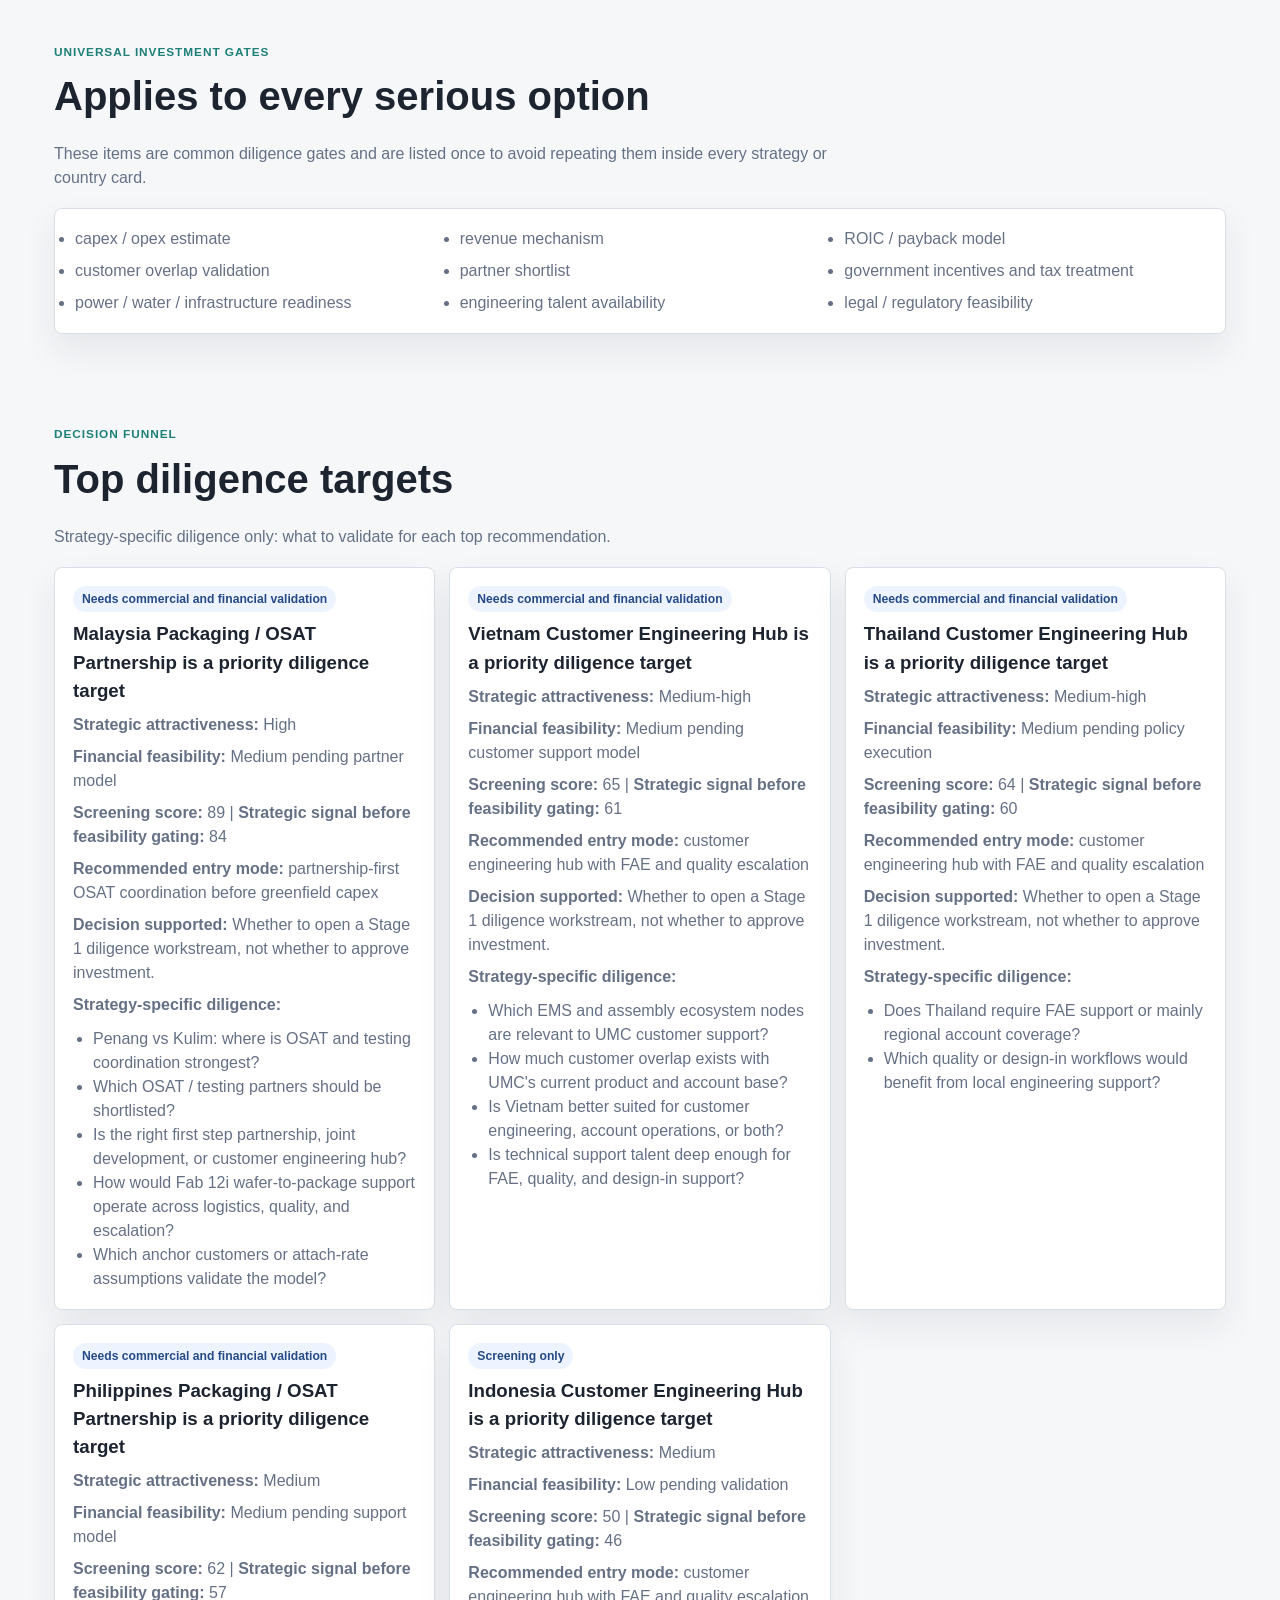
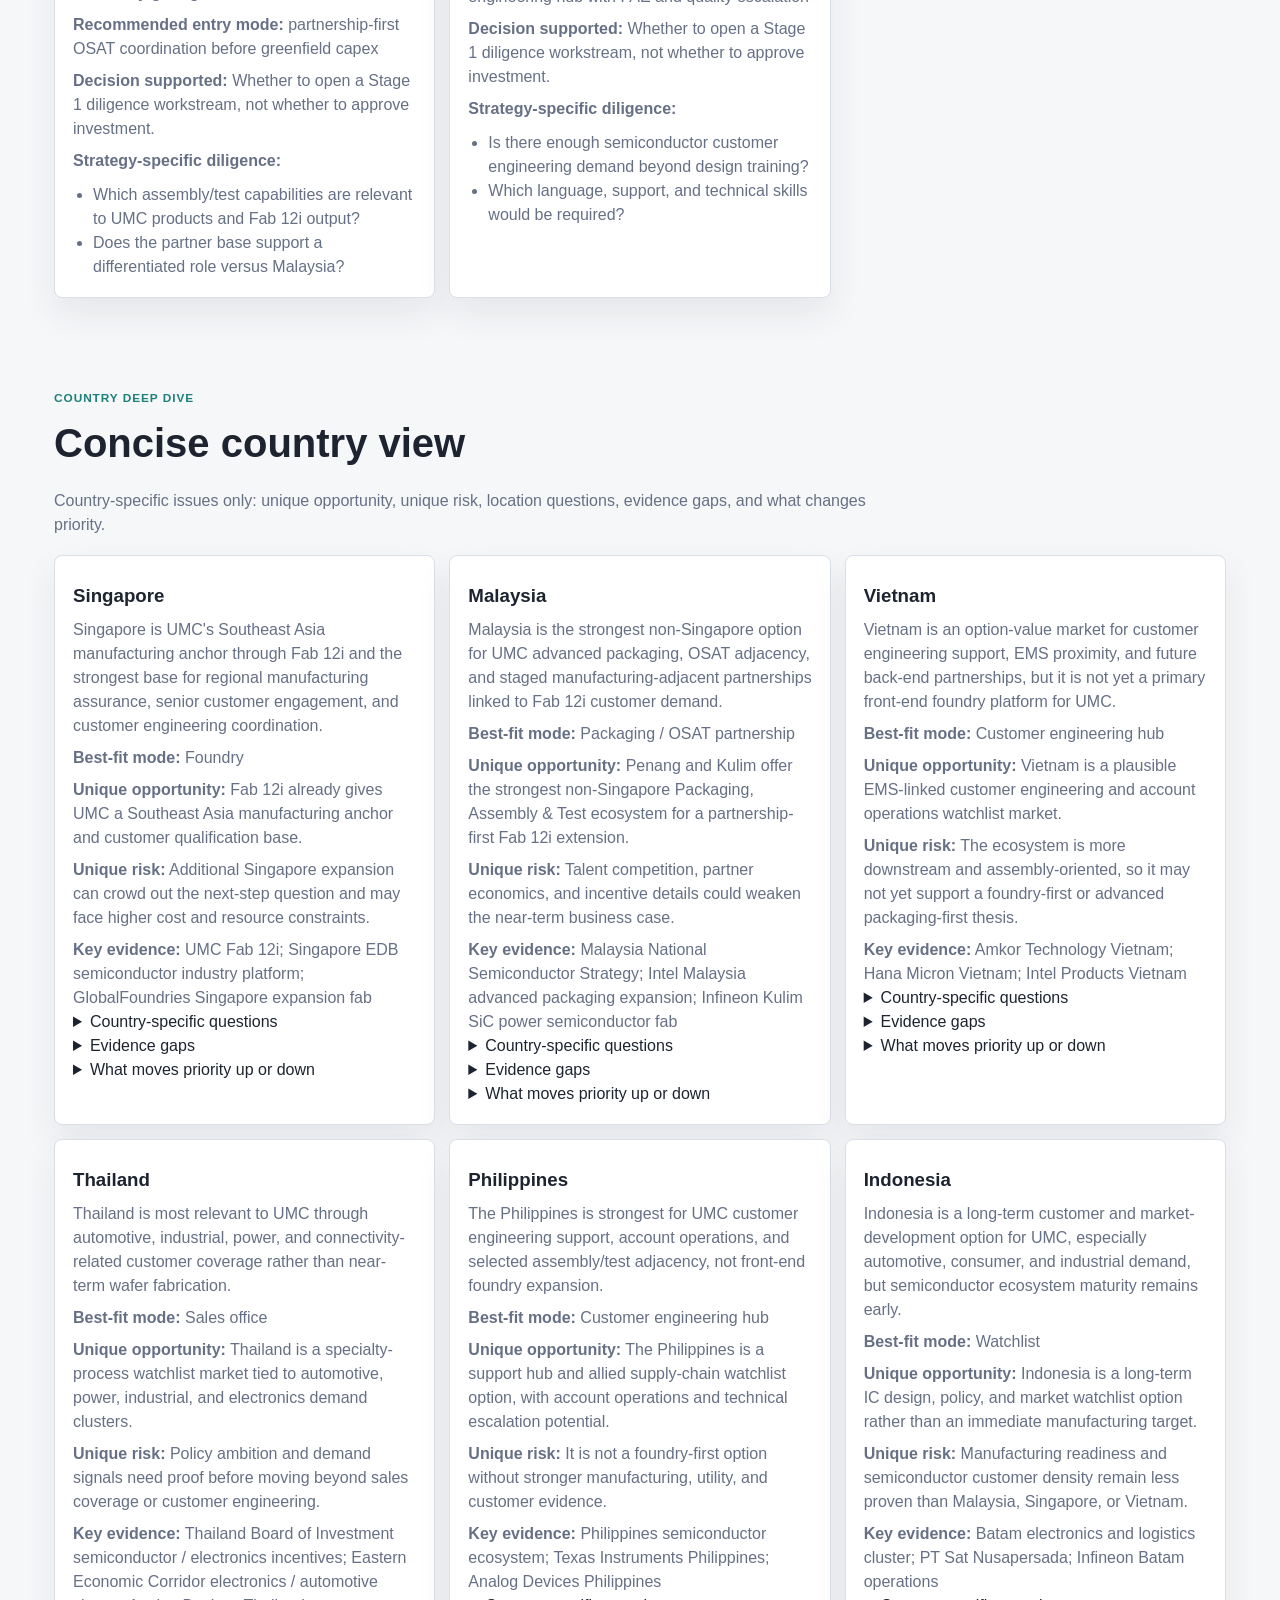
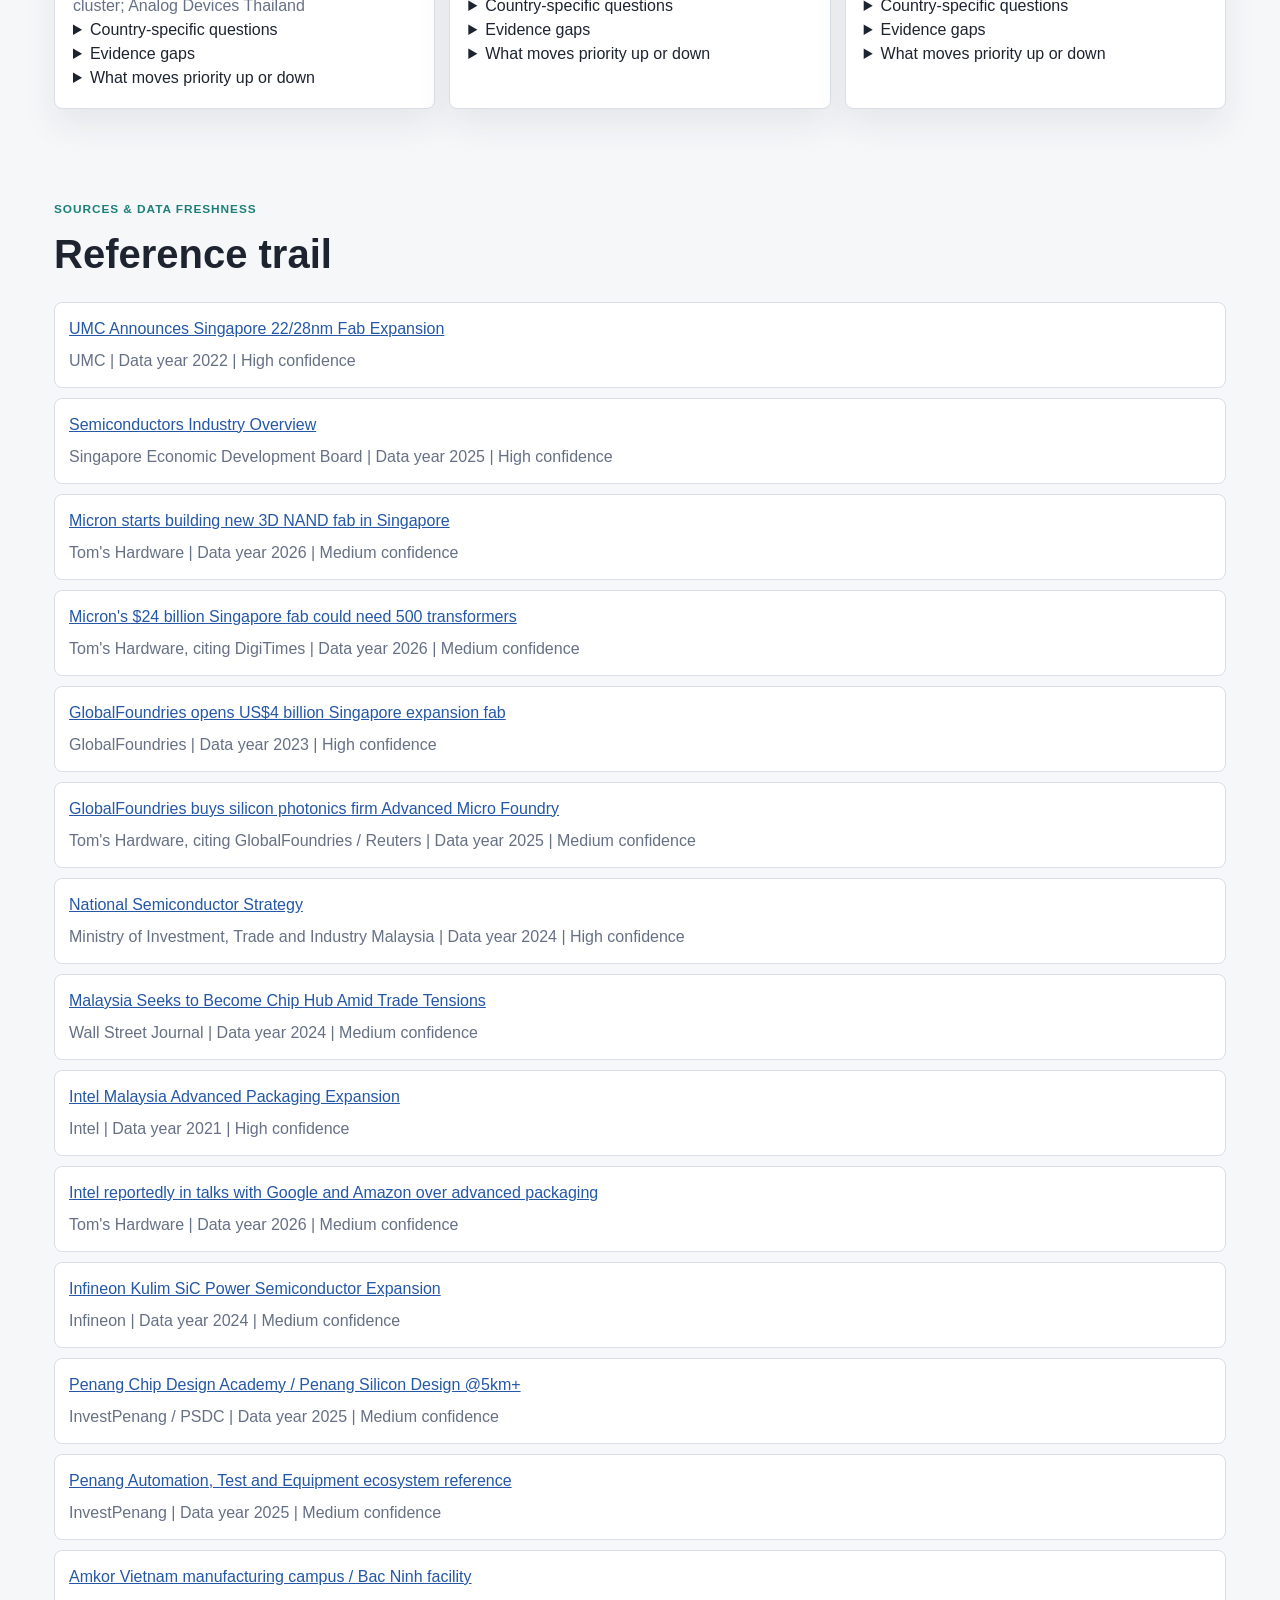
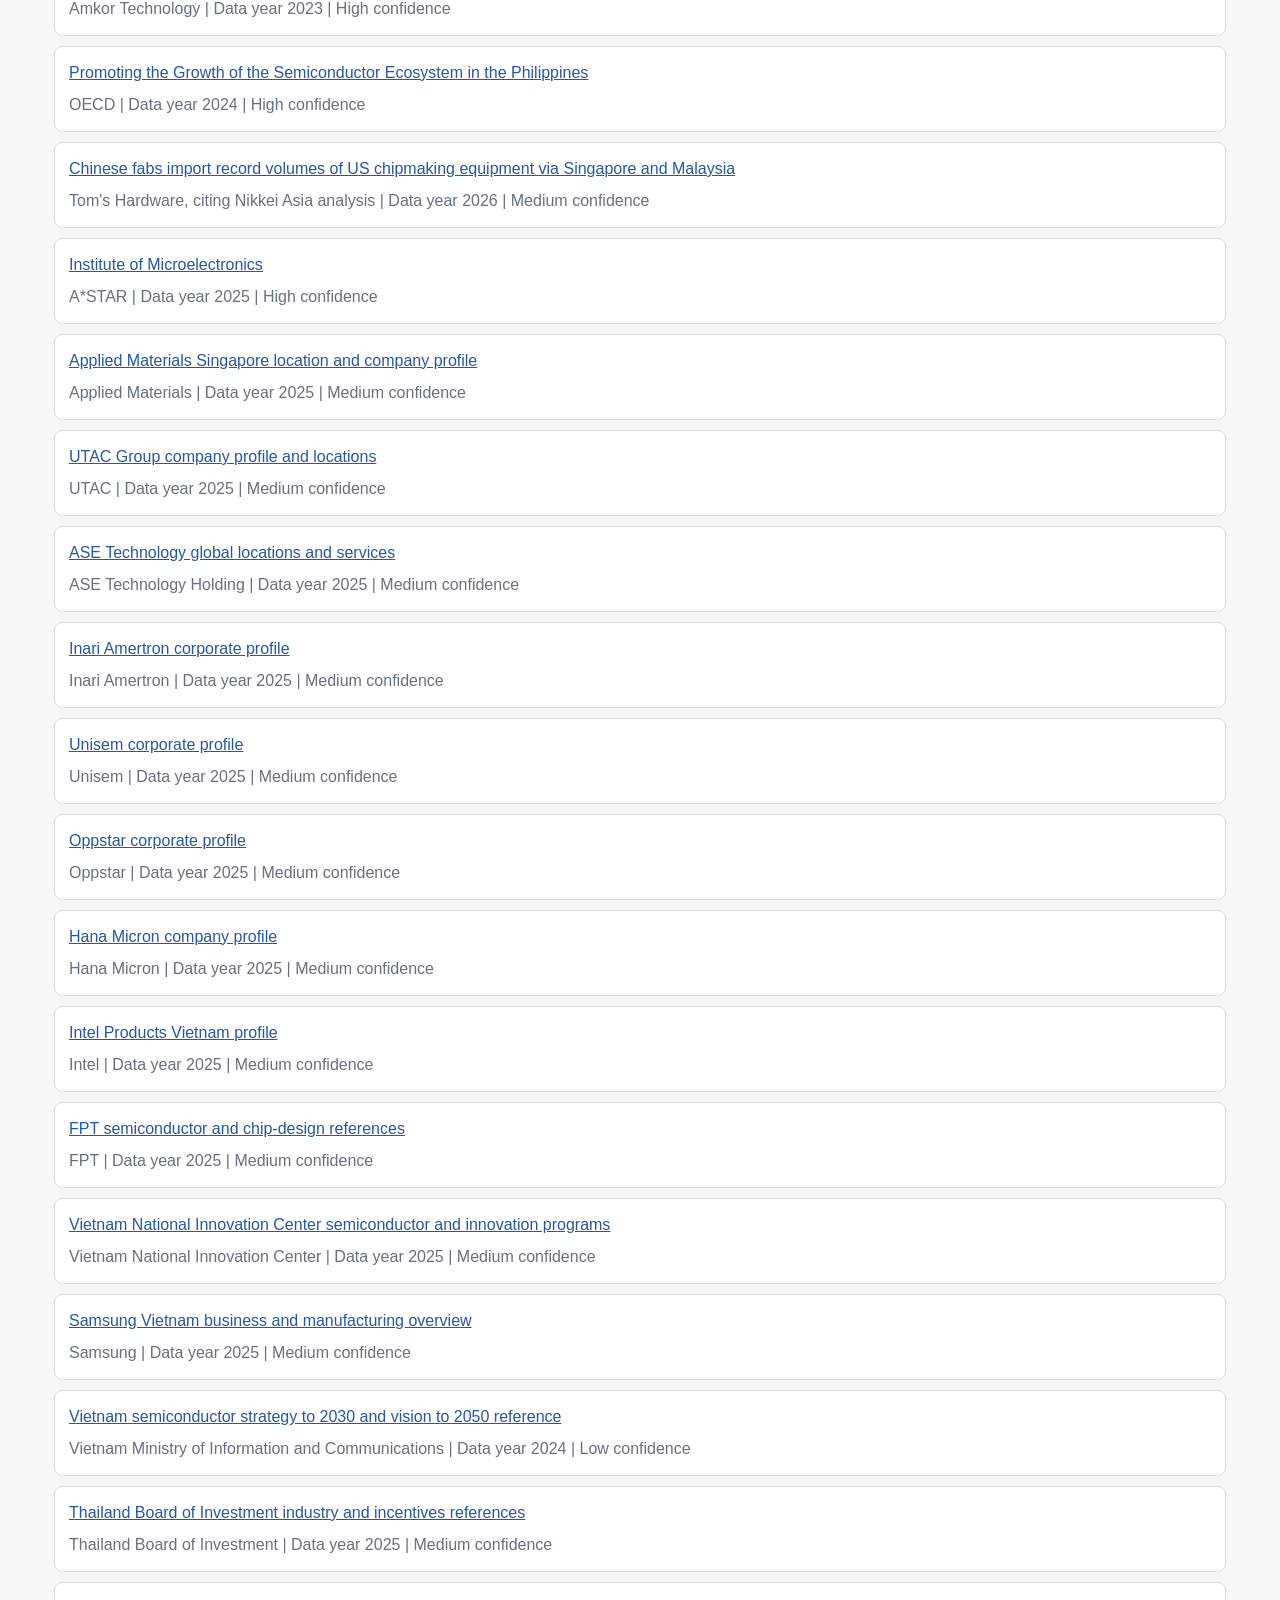
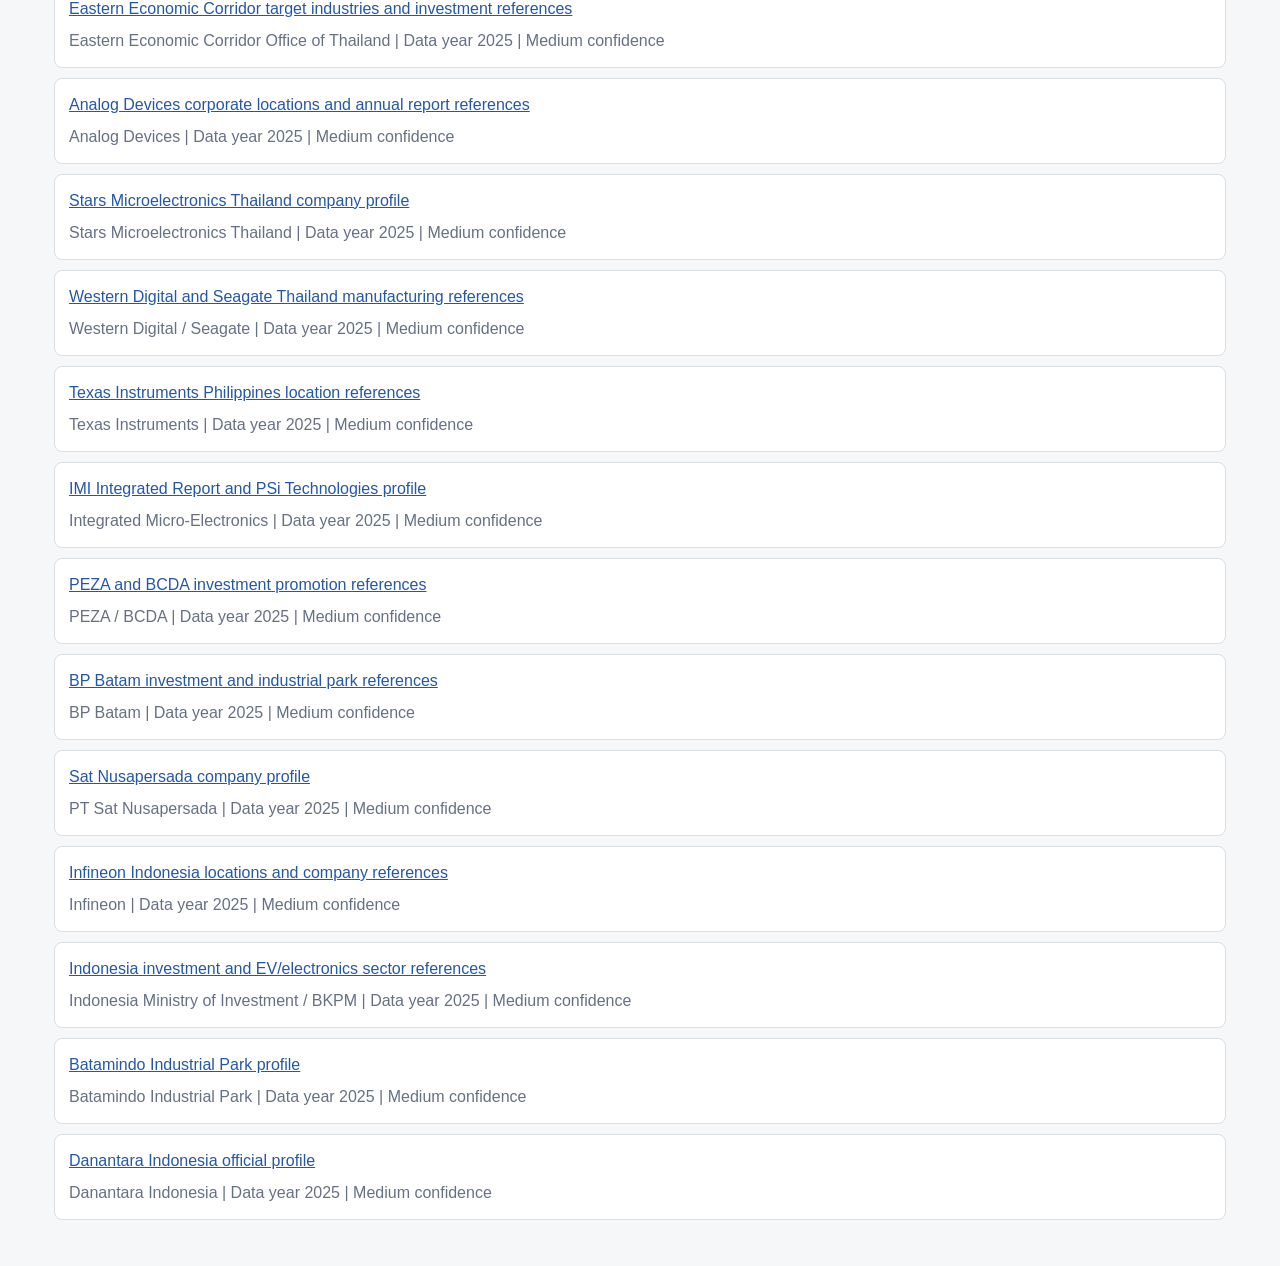
==== commit 21efa9e5: "Add files via upload" ====
--- a/index.html
+++ b/index.html
@@ -19,6 +19,7 @@
         <a href="#summary">Summary</a>
         <a href="#scorecard">Scorecard</a>
         <a href="#ecosystem">Evidence</a>
+        <a href="#universal-gates">Gates</a>
         <a href="#decision-funnel">Decision Funnel</a>
         <a href="#countries">Countries</a>
         <a href="#sources">Sources</a>
@@ -122,11 +123,20 @@
         <div id="ecosystemCards" class="card-grid"></div>
       </section>
 
+      <section id="universal-gates" class="section compact-section">
+        <div class="section-heading">
+          <p class="eyebrow">Universal investment gates</p>
+          <h2>Applies to every serious option</h2>
+          <p>These items are common diligence gates and are listed once to avoid repeating them inside every strategy or country card.</p>
+        </div>
+        <ul id="universalGates" class="gate-list"></ul>
+      </section>
+
       <section id="decision-funnel" class="section">
         <div class="section-heading">
           <p class="eyebrow">Decision funnel</p>
           <h2>Top diligence targets</h2>
-          <p>Recommendations distinguish strategic attractiveness from financial feasibility and decision readiness.</p>
+          <p>Strategy-specific diligence only: what to validate for each top recommendation.</p>
         </div>
         <div id="decisionCards" class="decision-grid"></div>
       </section>
@@ -135,7 +145,7 @@
         <div class="section-heading">
           <p class="eyebrow">Country deep dive</p>
           <h2>Concise country view</h2>
-          <p>Best-fit modes, evidence, risks, and diligence questions by country.</p>
+          <p>Country-specific issues only: unique opportunity, unique risk, location questions, evidence gaps, and what changes priority.</p>
         </div>
         <div id="countryCards" class="country-grid"></div>
       </section>
--- a/styles.css
+++ b/styles.css
@@ -153,6 +153,7 @@
 .evidence-card,
 .decision-card,
 .country-card,
+.gate-list,
 .source-list article,
 .custom-panel {
   border: 1px solid var(--line);
@@ -208,7 +209,8 @@
 .summary-card,
 .evidence-card,
 .decision-card,
-.country-card {
+.country-card,
+.gate-list {
   padding: 18px;
 }
 
@@ -311,10 +313,21 @@
 
 .score-help ul,
 .decision-card ul,
-.country-card ul {
+.country-card ul,
+.gate-list {
   margin: 10px 0 0;
   padding-left: 20px;
   color: var(--muted);
+}
+
+.compact-section {
+  padding-top: 26px;
+  padding-bottom: 26px;
+}
+
+.gate-list {
+  display: grid;
+  gap: 8px 22px;
 }
 
 .custom-panel {
@@ -545,6 +558,10 @@
     grid-template-columns: repeat(3, 1fr);
   }
 
+  .gate-list {
+    grid-template-columns: repeat(3, minmax(0, 1fr));
+  }
+
   .scorecard-tools {
     grid-template-columns: minmax(0, 1fr) 360px;
     align-items: start;
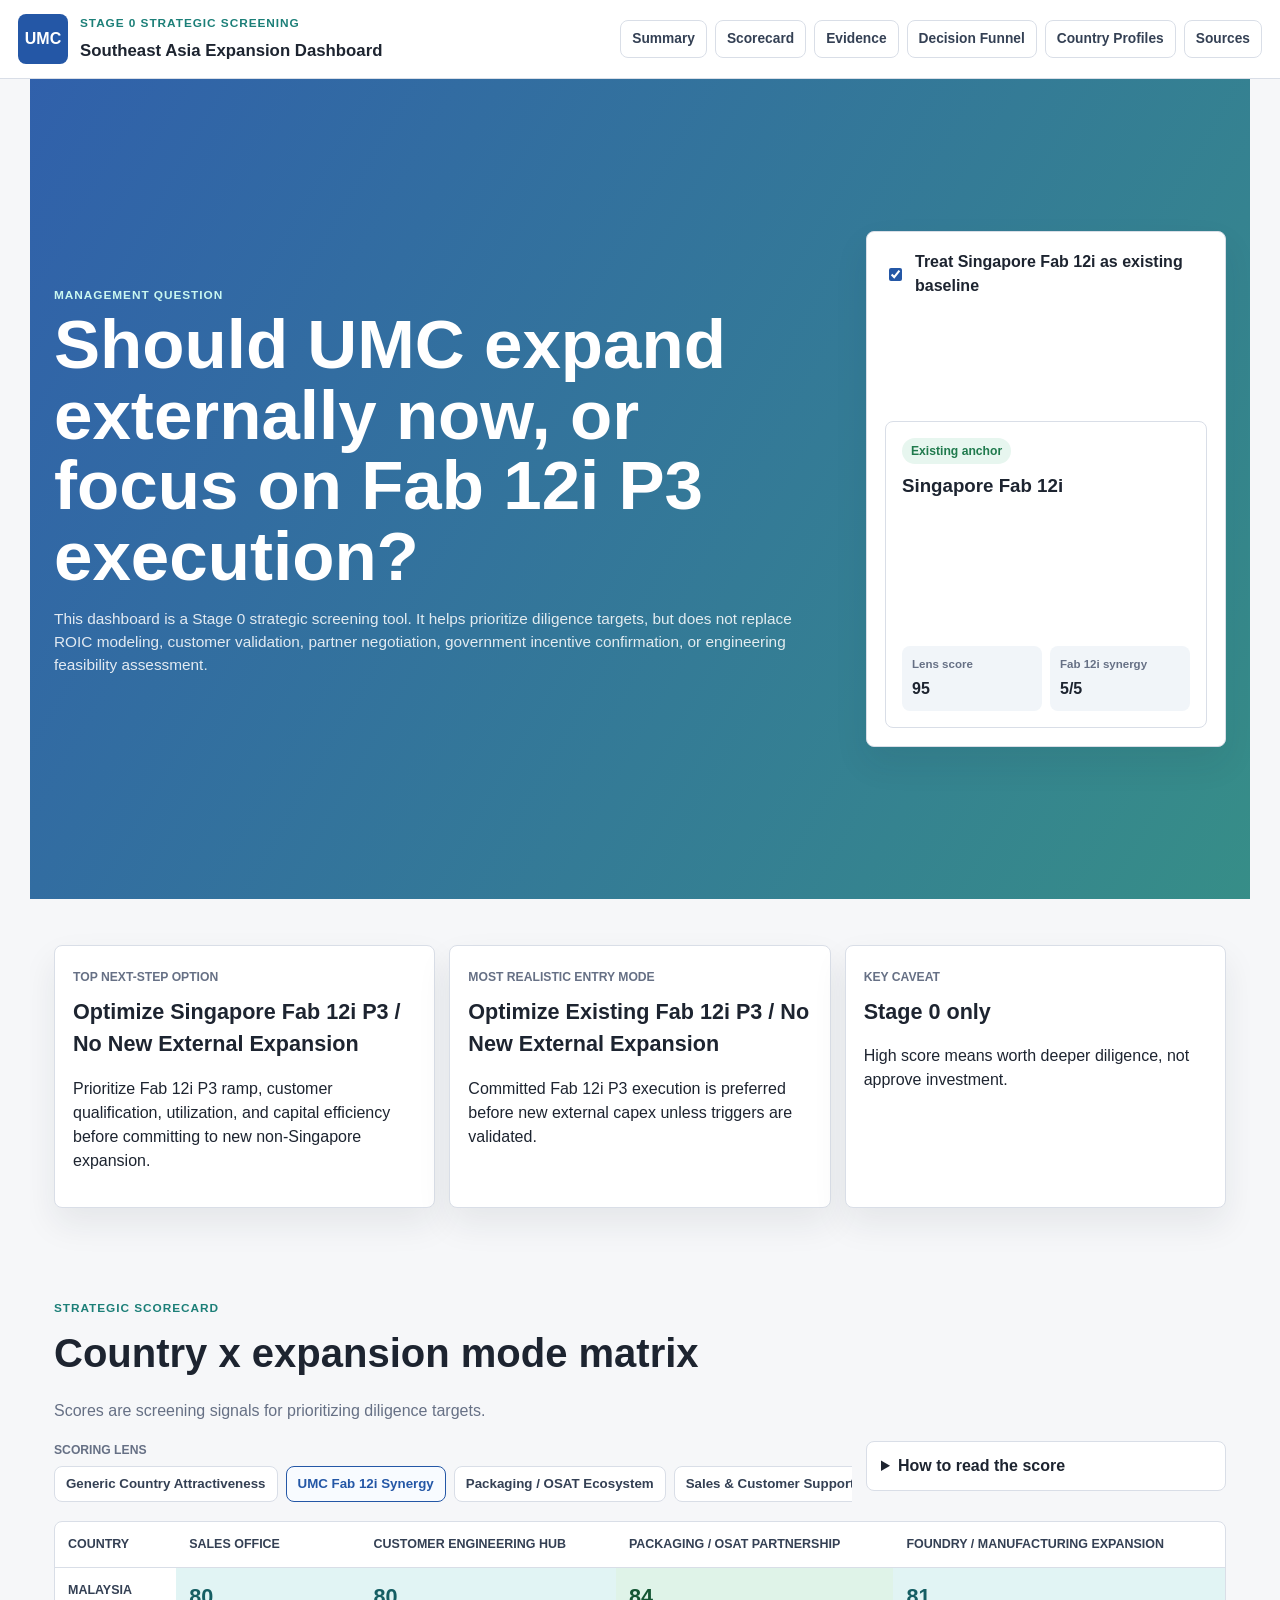
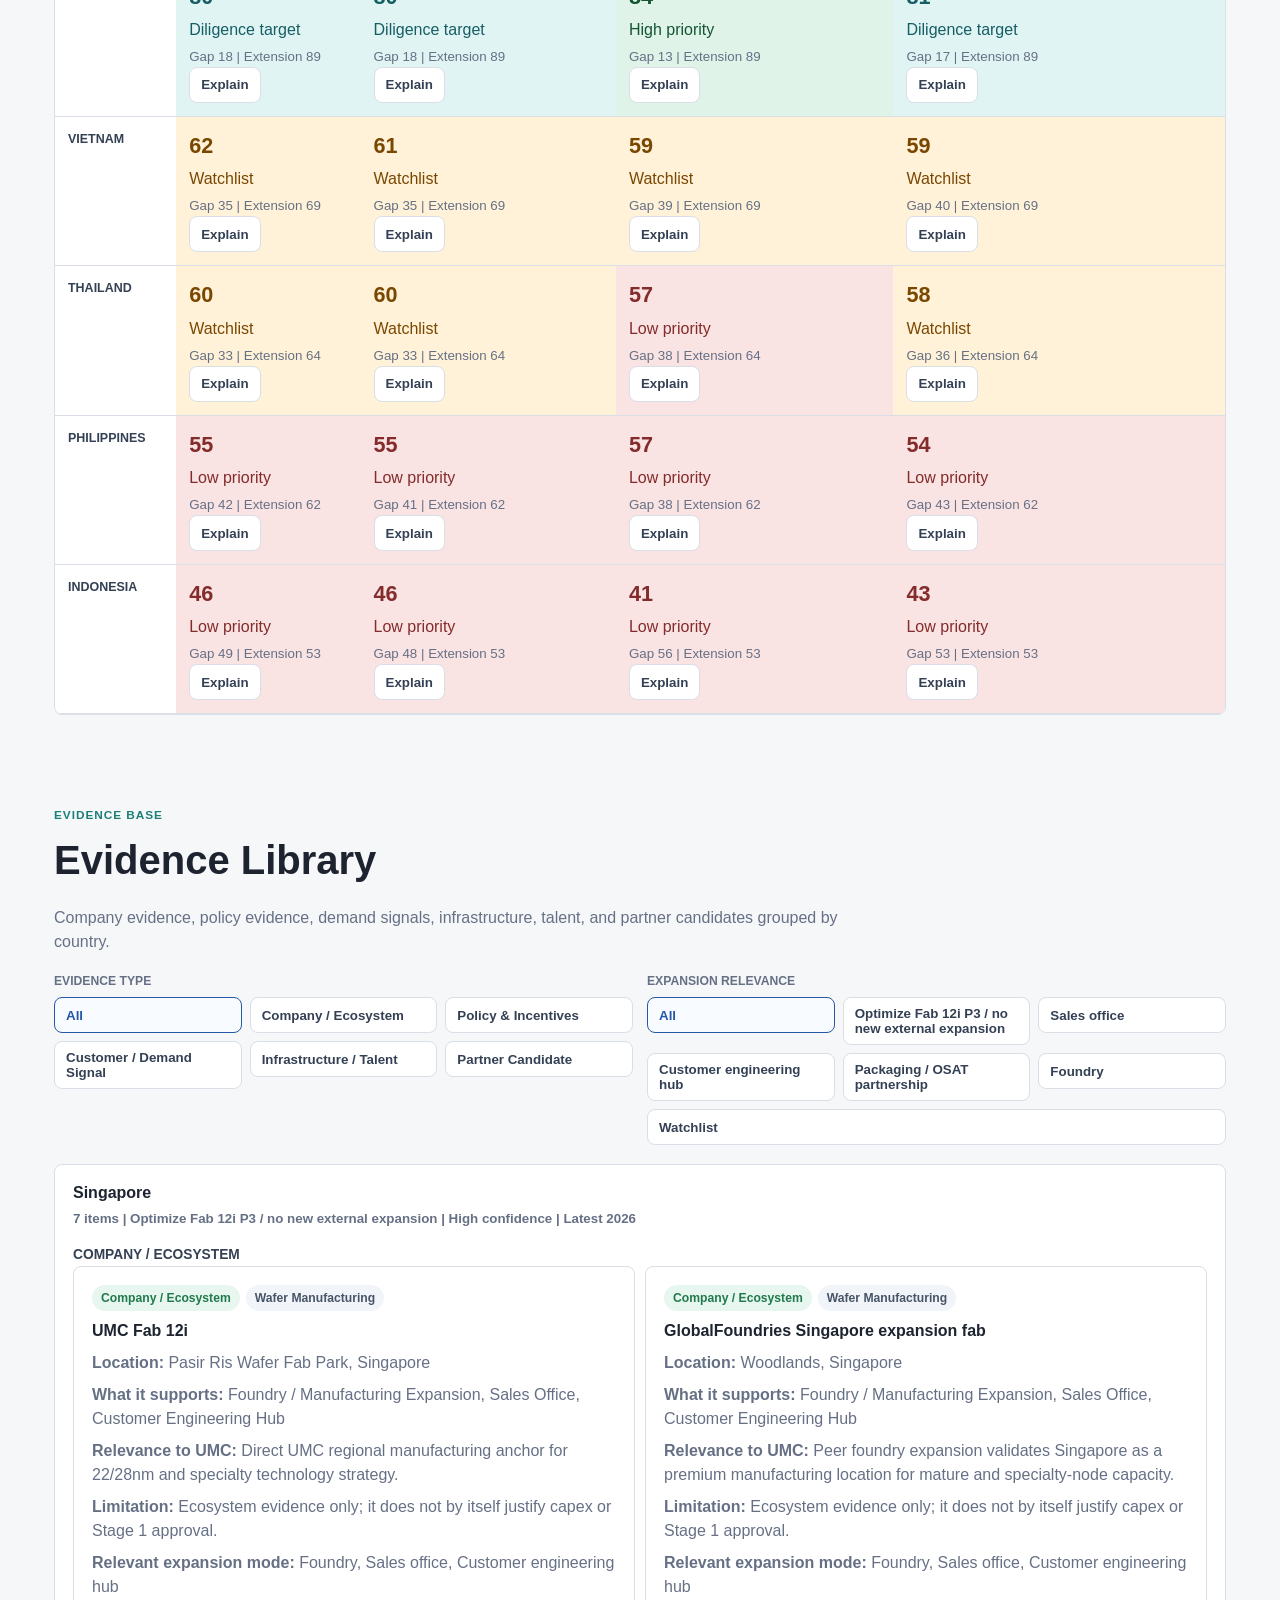
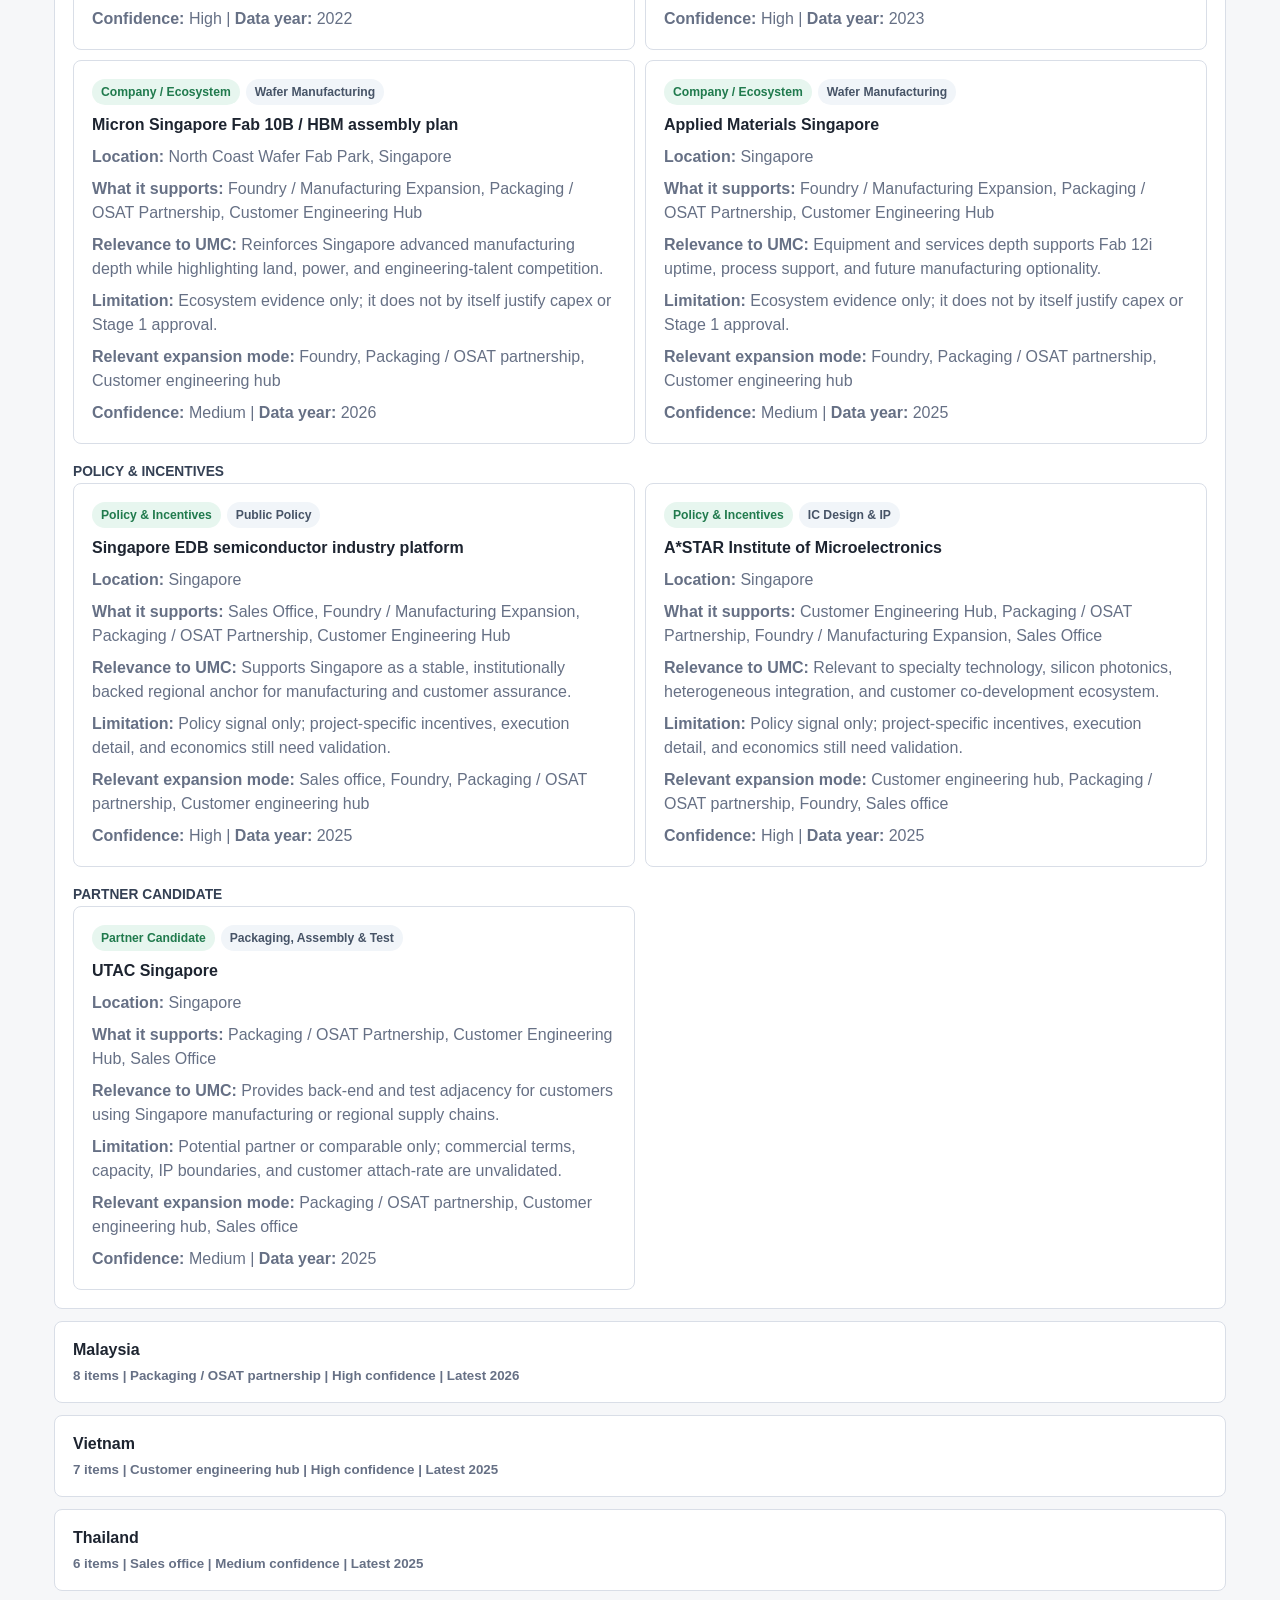
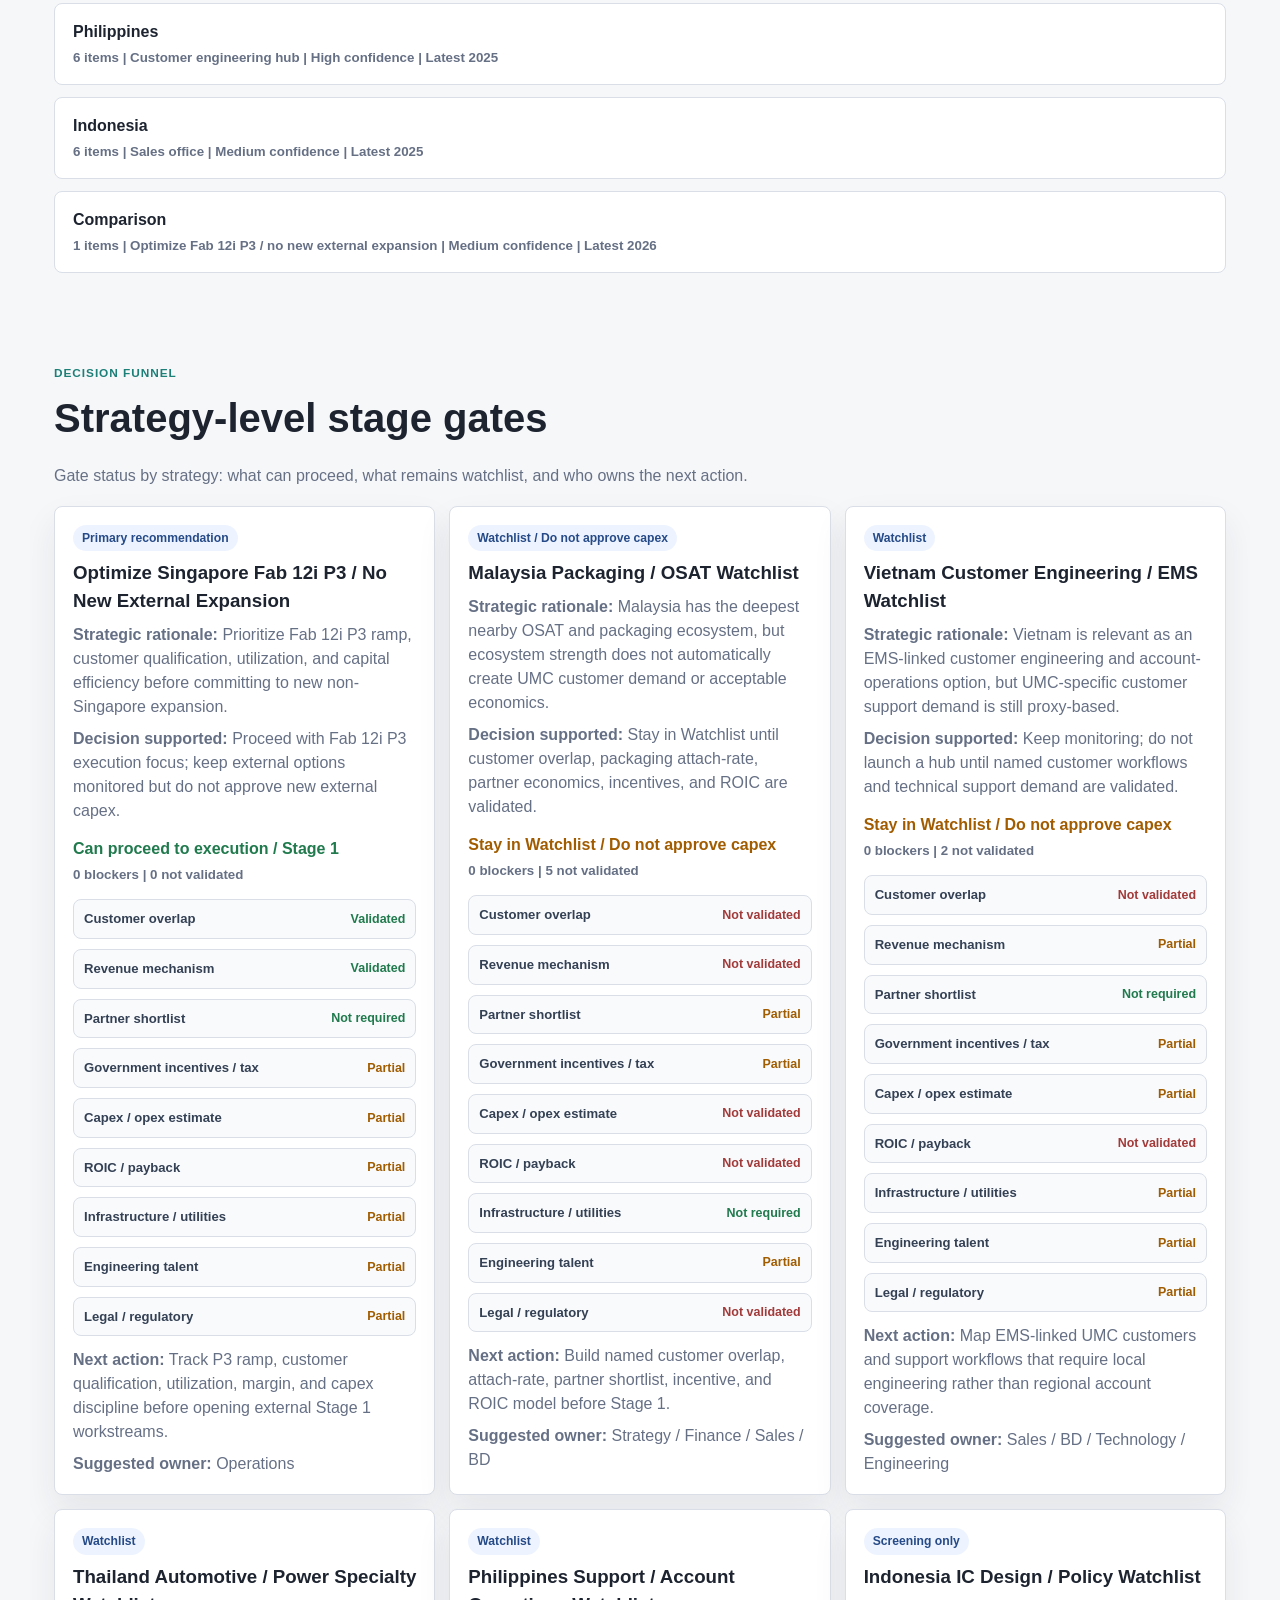
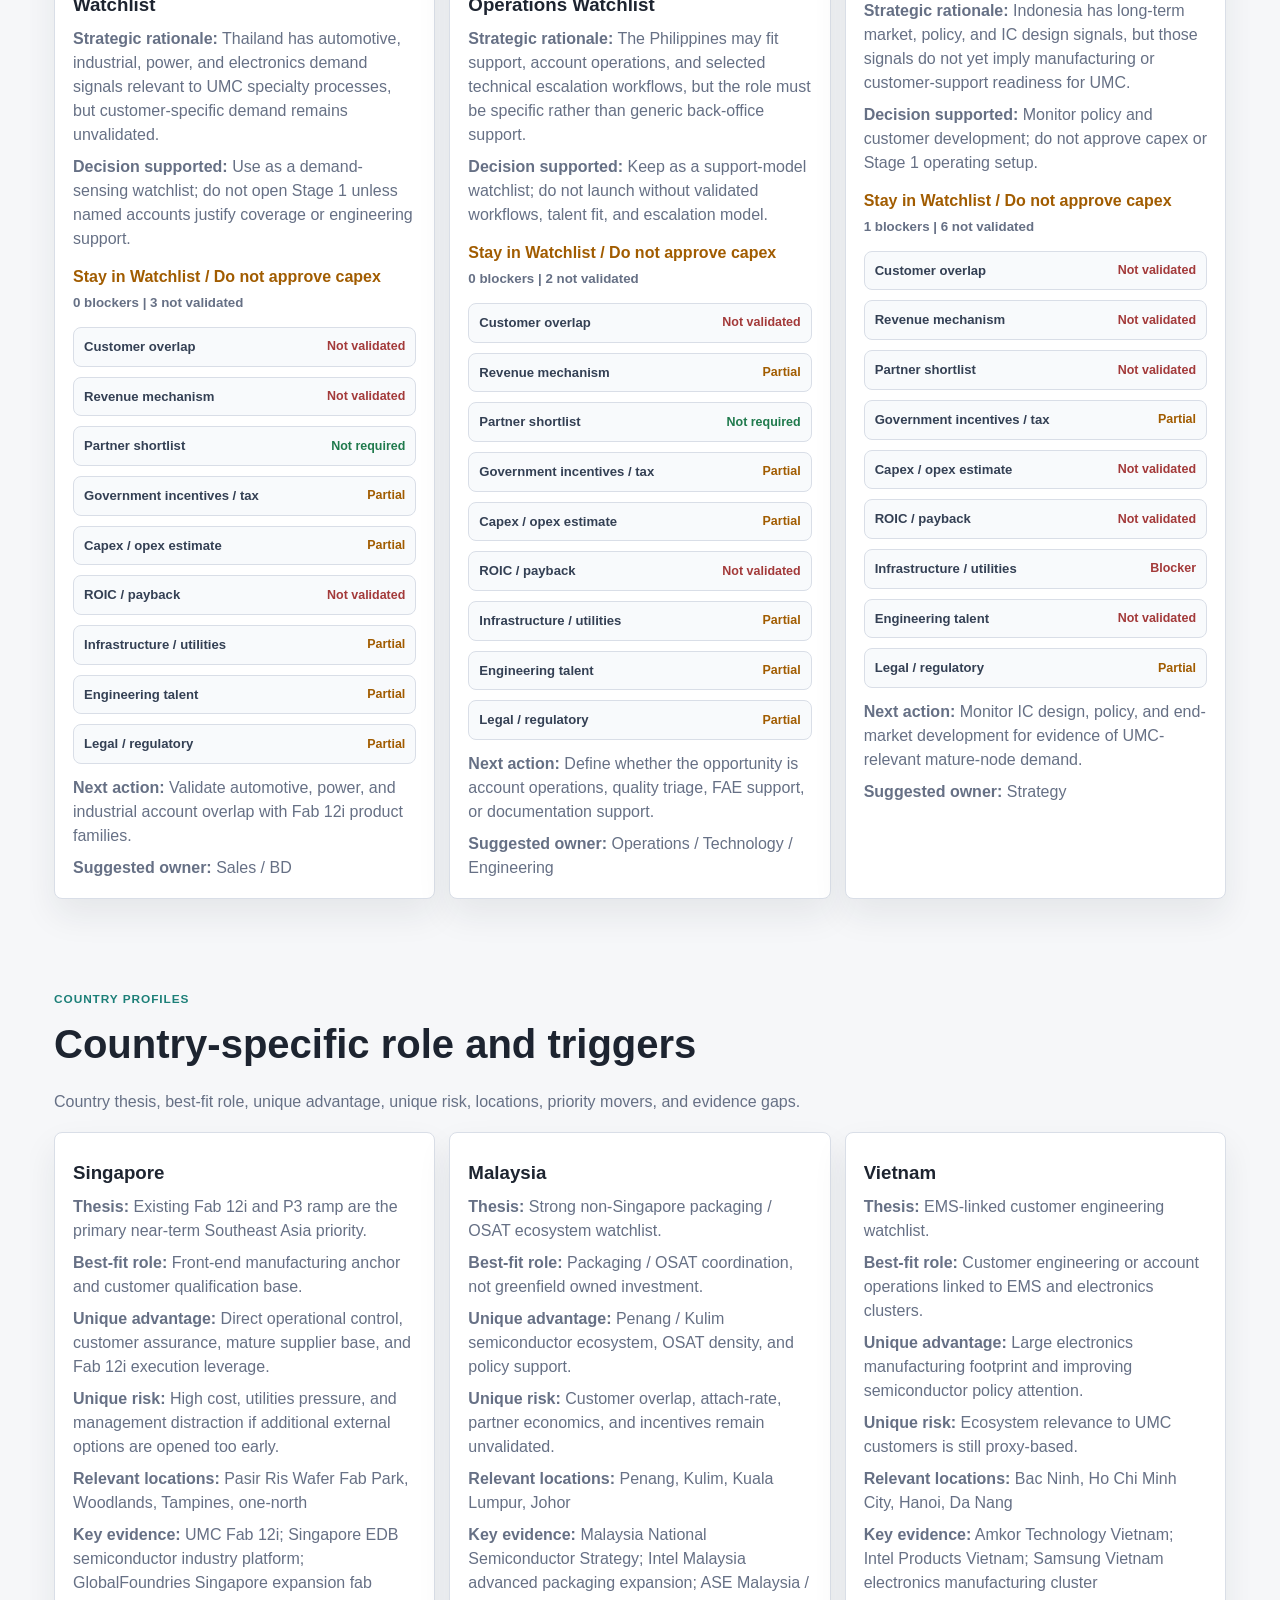
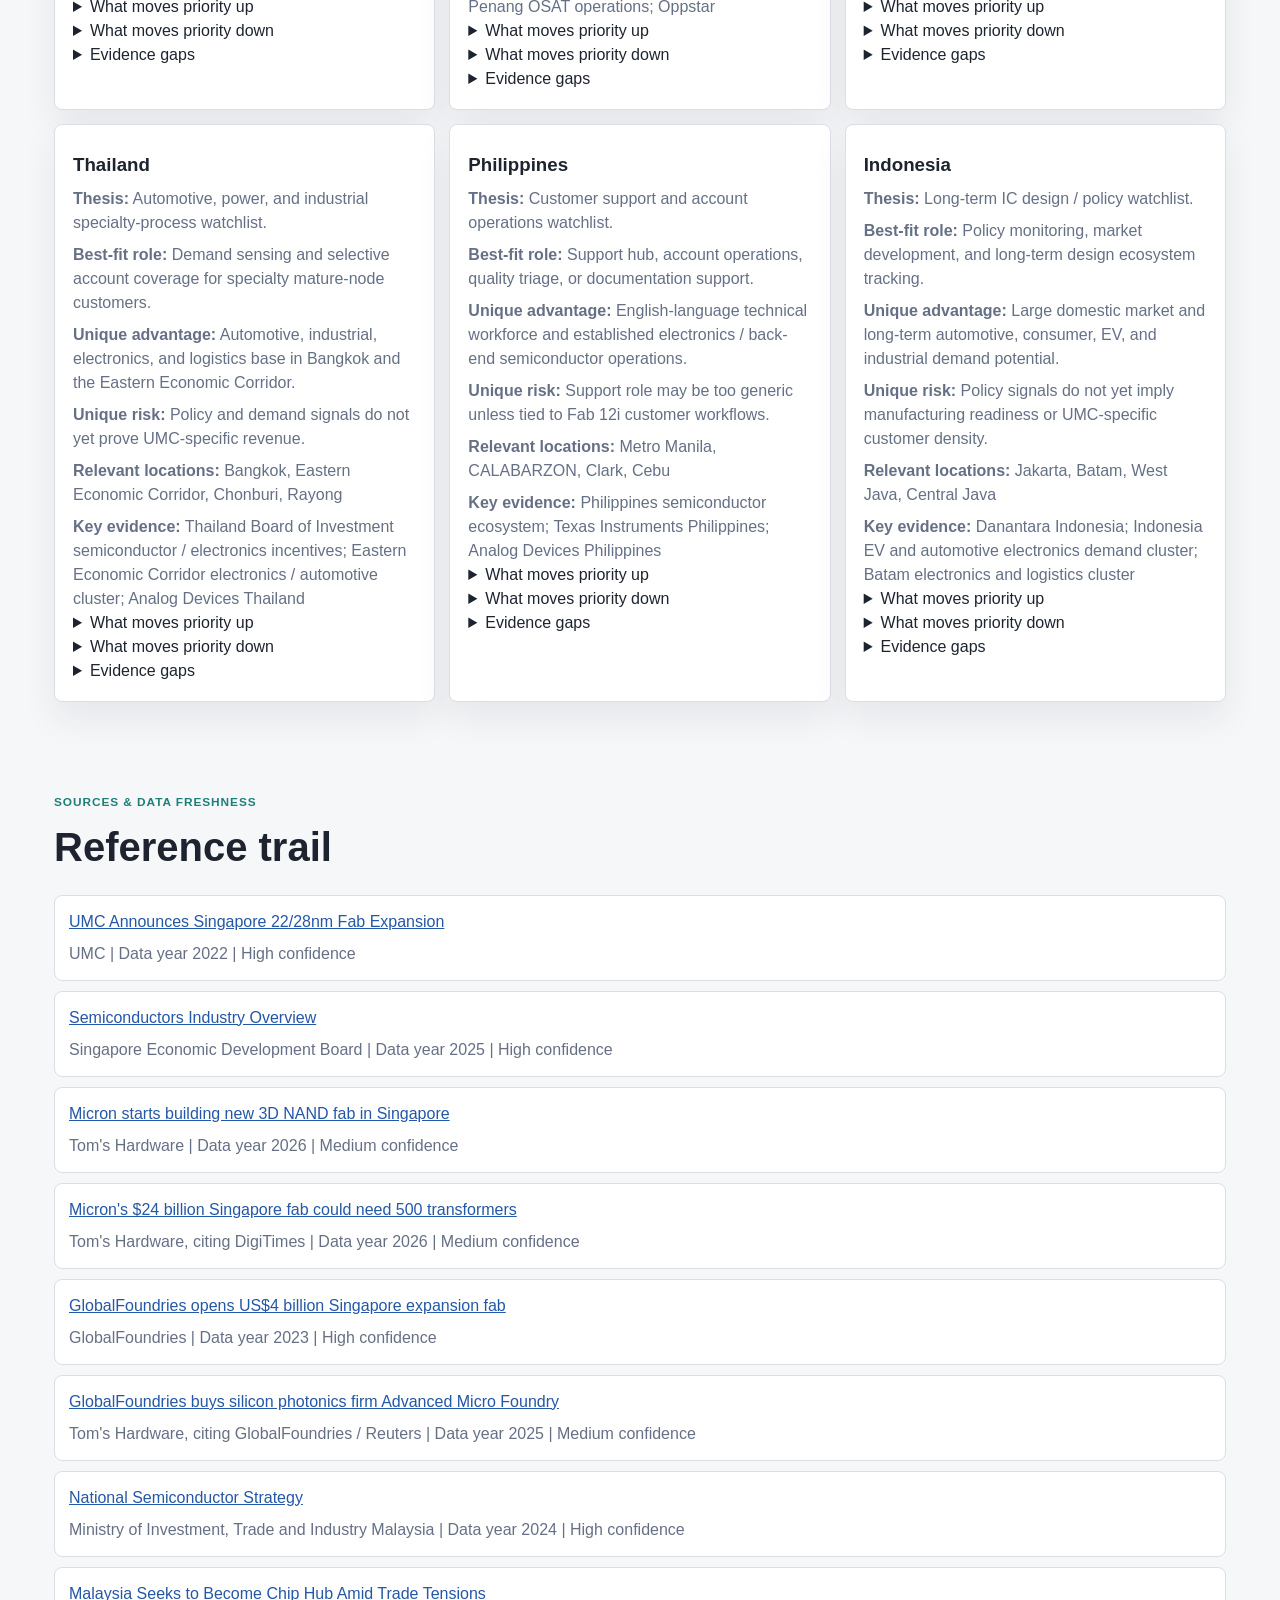
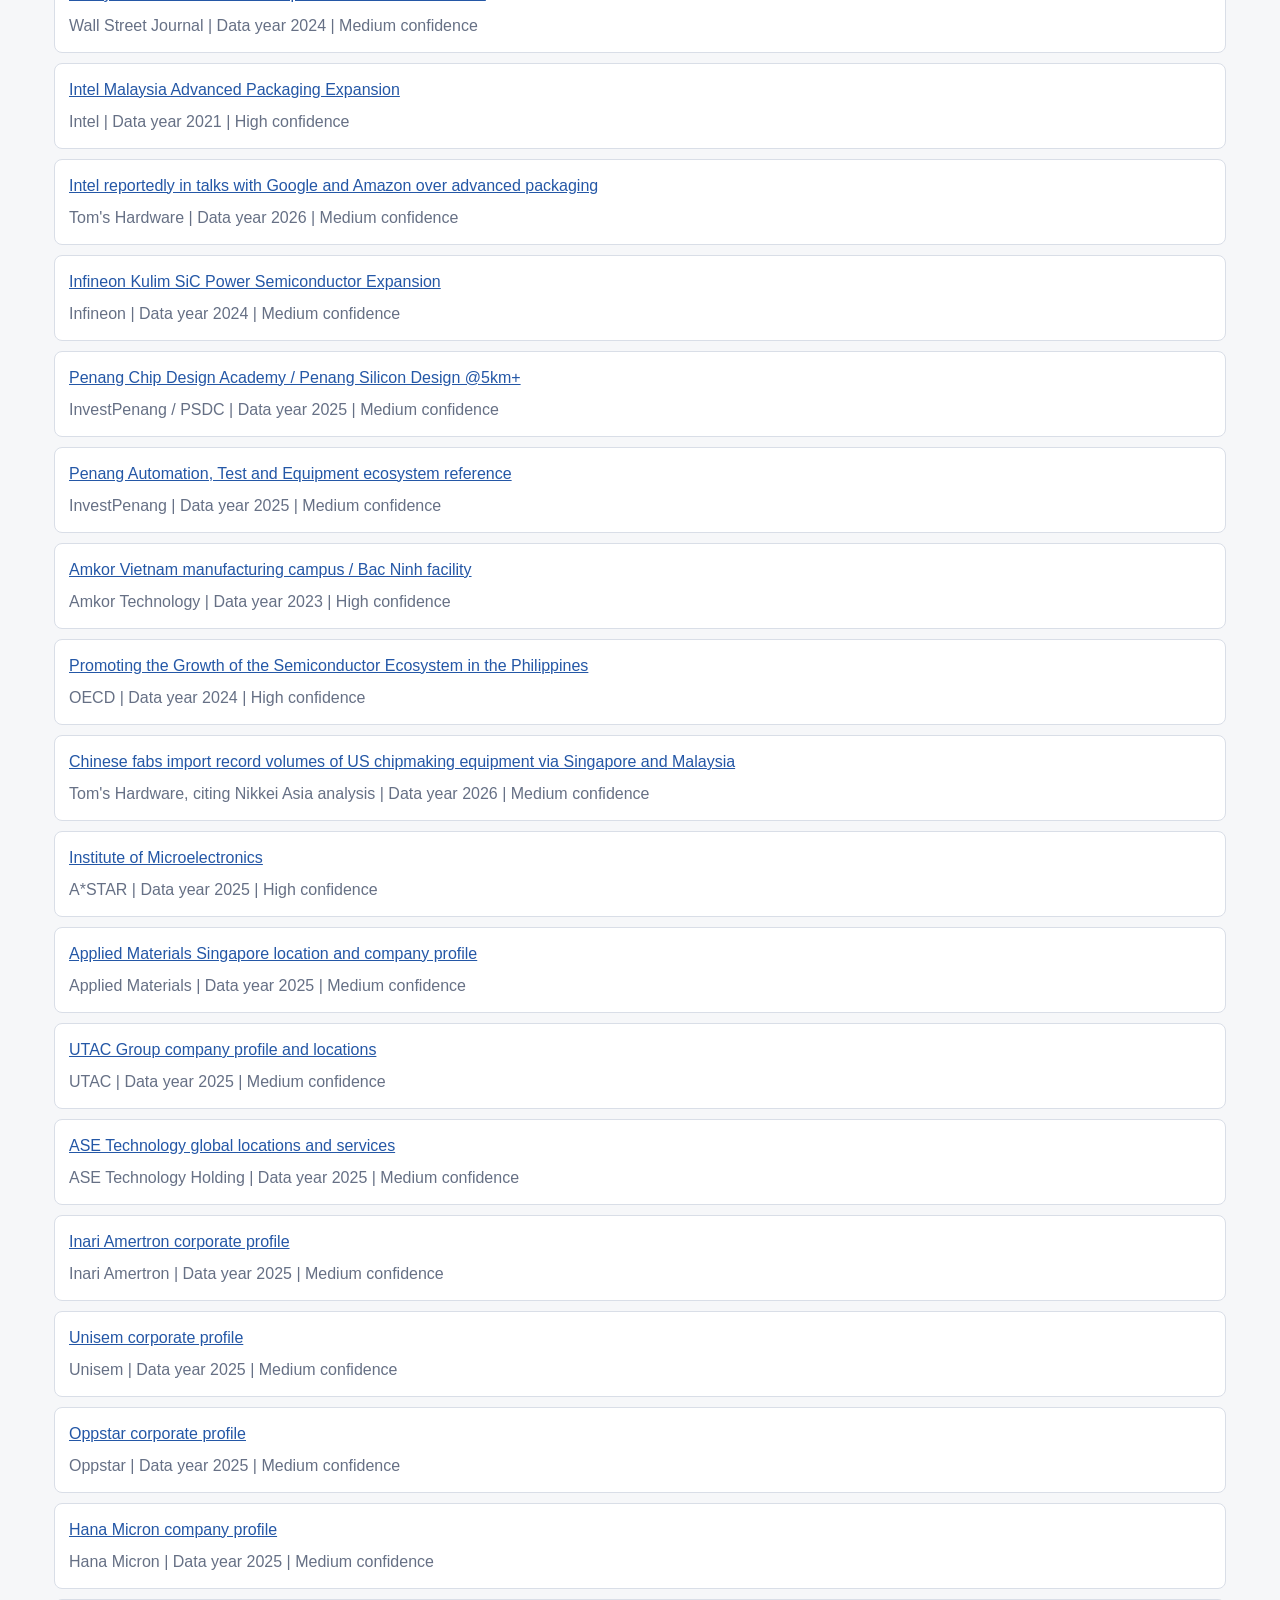
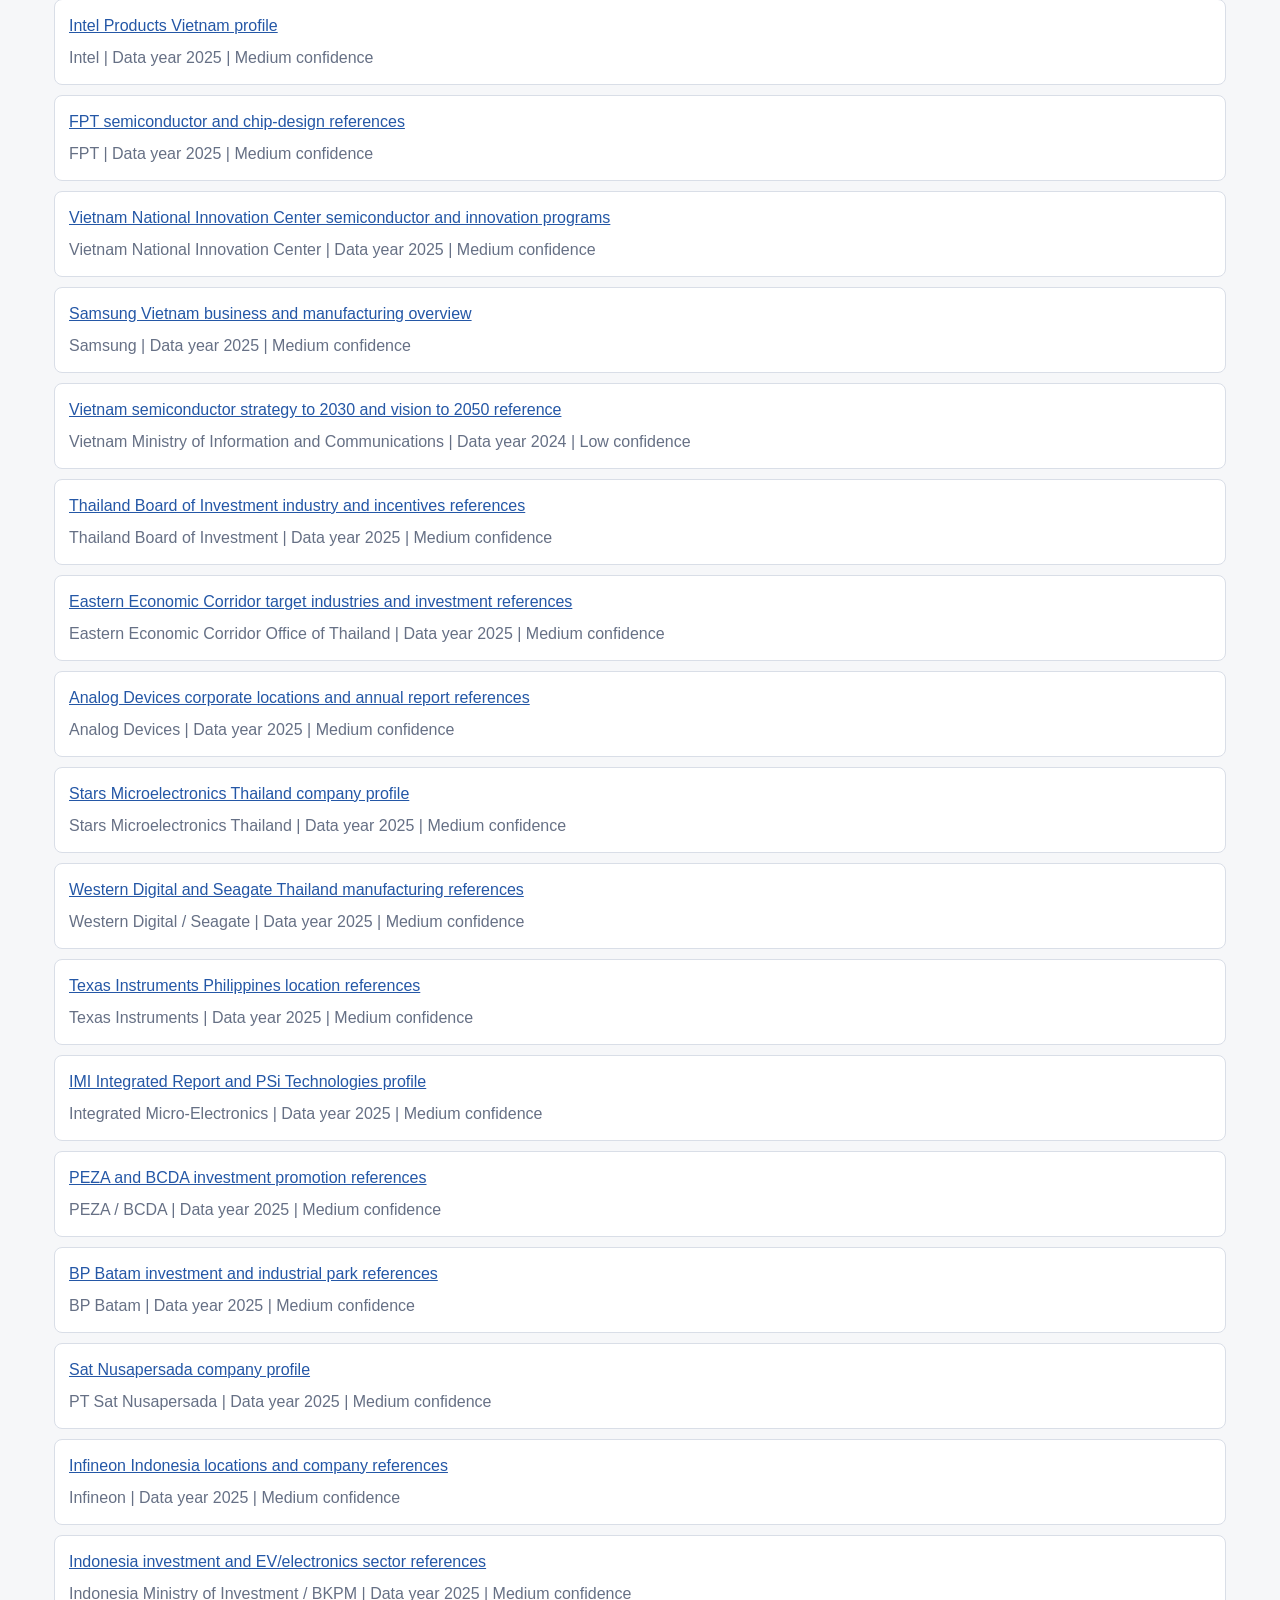
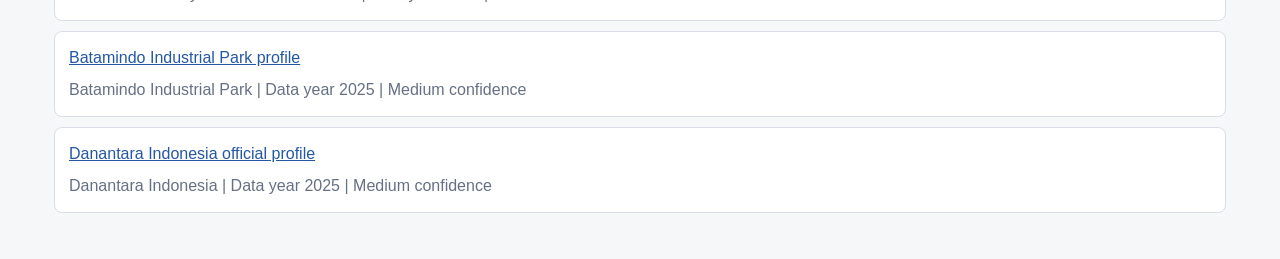
==== commit 3accffb1: "Add files via upload" ====
--- a/index.html
+++ b/index.html
@@ -18,10 +18,9 @@
       <nav class="nav" aria-label="Dashboard sections">
         <a href="#summary">Summary</a>
         <a href="#scorecard">Scorecard</a>
-        <a href="#ecosystem">Evidence</a>
-        <a href="#universal-gates">Gates</a>
+        <a href="#evidence">Evidence</a>
         <a href="#decision-funnel">Decision Funnel</a>
-        <a href="#countries">Countries</a>
+        <a href="#countries">Country Profiles</a>
         <a href="#sources">Sources</a>
       </nav>
     </header>
@@ -30,7 +29,7 @@
       <section id="summary" class="section hero">
         <div class="hero-copy">
           <p class="eyebrow">Management question</p>
-          <h2>Where should UMC study next after Singapore Fab 12i?</h2>
+          <h2>Should UMC expand externally now, or focus on Fab 12i P3 execution?</h2>
           <p>This dashboard is a Stage 0 strategic screening tool. It helps prioritize diligence targets, but does not replace ROIC modeling, customer validation, partner negotiation, government incentive confirmation, or engineering feasibility assessment.</p>
         </div>
         <aside class="hero-panel">
@@ -52,7 +51,7 @@
         <article class="summary-card">
           <span>Most realistic entry mode</span>
           <strong id="topMode">-</strong>
-          <p>Partnership-first and customer-validation options are preferred before owned capex.</p>
+          <p>Committed Fab 12i P3 execution is preferred before new external capex unless triggers are validated.</p>
         </article>
         <article class="summary-card">
           <span>Key caveat</span>
@@ -100,52 +99,39 @@
         </div>
       </section>
 
-      <section id="ecosystem" class="section">
+      <section id="evidence" class="section">
         <div class="section-heading">
           <p class="eyebrow">Evidence base</p>
-          <h2>Ecosystem & Comparable Cases</h2>
-          <p>Peer cases, policy evidence, customer demand clusters, infrastructure, and partner candidates are grouped under one taxonomy.</p>
+          <h2>Evidence Library</h2>
+          <p>Company evidence, policy evidence, demand signals, infrastructure, talent, and partner candidates grouped by country.</p>
         </div>
         <div class="filter-stack">
           <div>
-            <p class="filter-label">Country</p>
-            <div id="countryFilters" class="button-row"></div>
-          </div>
-          <div>
-            <p class="filter-label">Category</p>
-            <div id="categoryFilters" class="button-row"></div>
+            <p class="filter-label">Evidence type</p>
+            <div id="evidenceTypeFilters" class="button-row"></div>
           </div>
           <div>
             <p class="filter-label">Expansion relevance</p>
             <div id="modeFilters" class="button-row"></div>
           </div>
         </div>
-        <div id="ecosystemCards" class="card-grid"></div>
-      </section>
-
-      <section id="universal-gates" class="section compact-section">
-        <div class="section-heading">
-          <p class="eyebrow">Universal investment gates</p>
-          <h2>Applies to every serious option</h2>
-          <p>These items are common diligence gates and are listed once to avoid repeating them inside every strategy or country card.</p>
-        </div>
-        <ul id="universalGates" class="gate-list"></ul>
+        <div id="evidenceLibrary" class="evidence-library"></div>
       </section>
 
       <section id="decision-funnel" class="section">
         <div class="section-heading">
           <p class="eyebrow">Decision funnel</p>
-          <h2>Top diligence targets</h2>
-          <p>Strategy-specific diligence only: what to validate for each top recommendation.</p>
+          <h2>Strategy-level stage gates</h2>
+          <p>Gate status by strategy: what can proceed, what remains watchlist, and who owns the next action.</p>
         </div>
         <div id="decisionCards" class="decision-grid"></div>
       </section>
 
       <section id="countries" class="section">
         <div class="section-heading">
-          <p class="eyebrow">Country deep dive</p>
-          <h2>Concise country view</h2>
-          <p>Country-specific issues only: unique opportunity, unique risk, location questions, evidence gaps, and what changes priority.</p>
+          <p class="eyebrow">Country profiles</p>
+          <h2>Country-specific role and triggers</h2>
+          <p>Country thesis, best-fit role, unique advantage, unique risk, locations, priority movers, and evidence gaps.</p>
         </div>
         <div id="countryCards" class="country-grid"></div>
       </section>
--- a/styles.css
+++ b/styles.css
@@ -151,9 +151,9 @@
 .anchor-card,
 .score-help,
 .evidence-card,
+.evidence-country,
 .decision-card,
 .country-card,
-.gate-list,
 .source-list article,
 .custom-panel {
   border: 1px solid var(--line);
@@ -193,13 +193,13 @@
 .anchor-card h3,
 .summary-card strong,
 .evidence-card h3,
+.evidence-card h4,
 .decision-card h3,
 .country-card h3 {
   margin: 8px 0;
 }
 
 .summary-grid,
-.card-grid,
 .decision-grid,
 .country-grid {
   display: grid;
@@ -209,8 +209,7 @@
 .summary-card,
 .evidence-card,
 .decision-card,
-.country-card,
-.gate-list {
+.country-card {
   padding: 18px;
 }
 
@@ -313,21 +312,10 @@
 
 .score-help ul,
 .decision-card ul,
-.country-card ul,
-.gate-list {
+.country-card ul {
   margin: 10px 0 0;
   padding-left: 20px;
   color: var(--muted);
-}
-
-.compact-section {
-  padding-top: 26px;
-  padding-bottom: 26px;
-}
-
-.gate-list {
-  display: grid;
-  gap: 8px 22px;
 }
 
 .custom-panel {
@@ -432,6 +420,11 @@
   font-weight: 800;
 }
 
+.muted-badge {
+  background: #f1f5f9;
+  color: #475467;
+}
+
 .readiness {
   background: #eef4ff;
   color: #254a87;
@@ -443,6 +436,121 @@
 .source-list p {
   margin: 8px 0 0;
   color: var(--muted);
+}
+
+.evidence-library {
+  display: grid;
+  gap: 12px;
+}
+
+.evidence-country {
+  overflow: hidden;
+  box-shadow: none;
+}
+
+.evidence-country summary {
+  display: grid;
+  gap: 4px;
+  padding: 16px 18px;
+  cursor: pointer;
+  font-weight: 800;
+}
+
+.evidence-country summary small {
+  color: var(--muted);
+  font-weight: 700;
+}
+
+.evidence-type-groups {
+  display: grid;
+  gap: 18px;
+  padding: 0 18px 18px;
+}
+
+.evidence-type-group h3 {
+  margin: 0;
+  color: #344054;
+  font-size: 0.86rem;
+  text-transform: uppercase;
+}
+
+.evidence-card-grid,
+.gate-grid {
+  display: grid;
+  gap: 10px;
+}
+
+.evidence-card {
+  box-shadow: none;
+}
+
+.evidence-card-top {
+  display: flex;
+  flex-wrap: wrap;
+  gap: 6px;
+}
+
+.gate-summary {
+  display: grid;
+  gap: 4px;
+  margin: 14px 0;
+}
+
+.gate-summary span {
+  font-weight: 800;
+}
+
+.gate-summary small {
+  color: var(--muted);
+  font-weight: 700;
+}
+
+.gate-ok {
+  color: var(--green);
+}
+
+.gate-hold {
+  color: var(--amber);
+}
+
+.gate-grid {
+  margin: 12px 0;
+}
+
+.gate-pill {
+  display: grid;
+  grid-template-columns: minmax(0, 1fr) auto;
+  gap: 8px;
+  align-items: center;
+  padding: 9px 10px;
+  border: 1px solid var(--line);
+  border-radius: 8px;
+  background: #f8fafc;
+}
+
+.gate-pill span {
+  color: #344054;
+  font-size: 0.82rem;
+  font-weight: 800;
+}
+
+.gate-pill strong {
+  font-size: 0.78rem;
+  white-space: nowrap;
+}
+
+.gate-validated strong,
+.gate-na strong {
+  color: var(--green);
+}
+
+.gate-partial strong {
+  color: var(--amber);
+}
+
+.gate-missing strong,
+.gate-blocker strong {
+  color: var(--red);
 }
 
 .checklist {
@@ -552,41 +660,45 @@
     grid-template-columns: repeat(3, 1fr);
   }
 
-  .card-grid,
+  .decision-grid,
+  .country-grid {
+    grid-template-columns: repeat(2, 1fr);
+  }
+
+  .scorecard-tools {
+    grid-template-columns: minmax(0, 1fr) 360px;
+    align-items: start;
+  }
+
+  .filter-stack {
+    grid-template-columns: minmax(260px, 1fr) minmax(260px, 1fr);
+  }
+
+  .custom-grid {
+    grid-template-columns: repeat(3, 1fr);
+  }
+
+  .checklist {
+    columns: 2;
+  }
+
+  .evidence-card-grid {
+    grid-template-columns: repeat(2, 1fr);
+  }
+
+  .modal-header {
+    grid-template-columns: minmax(0, 1fr) auto;
+    align-items: start;
+  }
+}
+
+@media (min-width: 1024px) {
+  .section {
+    padding: 46px 24px;
+  }
+
   .decision-grid,
   .country-grid {
     grid-template-columns: repeat(3, 1fr);
   }
-
-  .gate-list {
-    grid-template-columns: repeat(3, minmax(0, 1fr));
-  }
-
-  .scorecard-tools {
-    grid-template-columns: minmax(0, 1fr) 360px;
-    align-items: start;
-  }
-
-  .filter-stack {
-    grid-template-columns: minmax(180px, 0.8fr) minmax(320px, 1.4fr) minmax(260px, 1fr);
-  }
-
-  .custom-grid {
-    grid-template-columns: repeat(3, 1fr);
-  }
-
-  .checklist {
-    columns: 2;
-  }
-
-  .modal-header {
-    grid-template-columns: minmax(0, 1fr) auto;
-    align-items: start;
-  }
-}
-
-@media (min-width: 1024px) {
-  .section {
-    padding: 46px 24px;
-  }
-}
+}
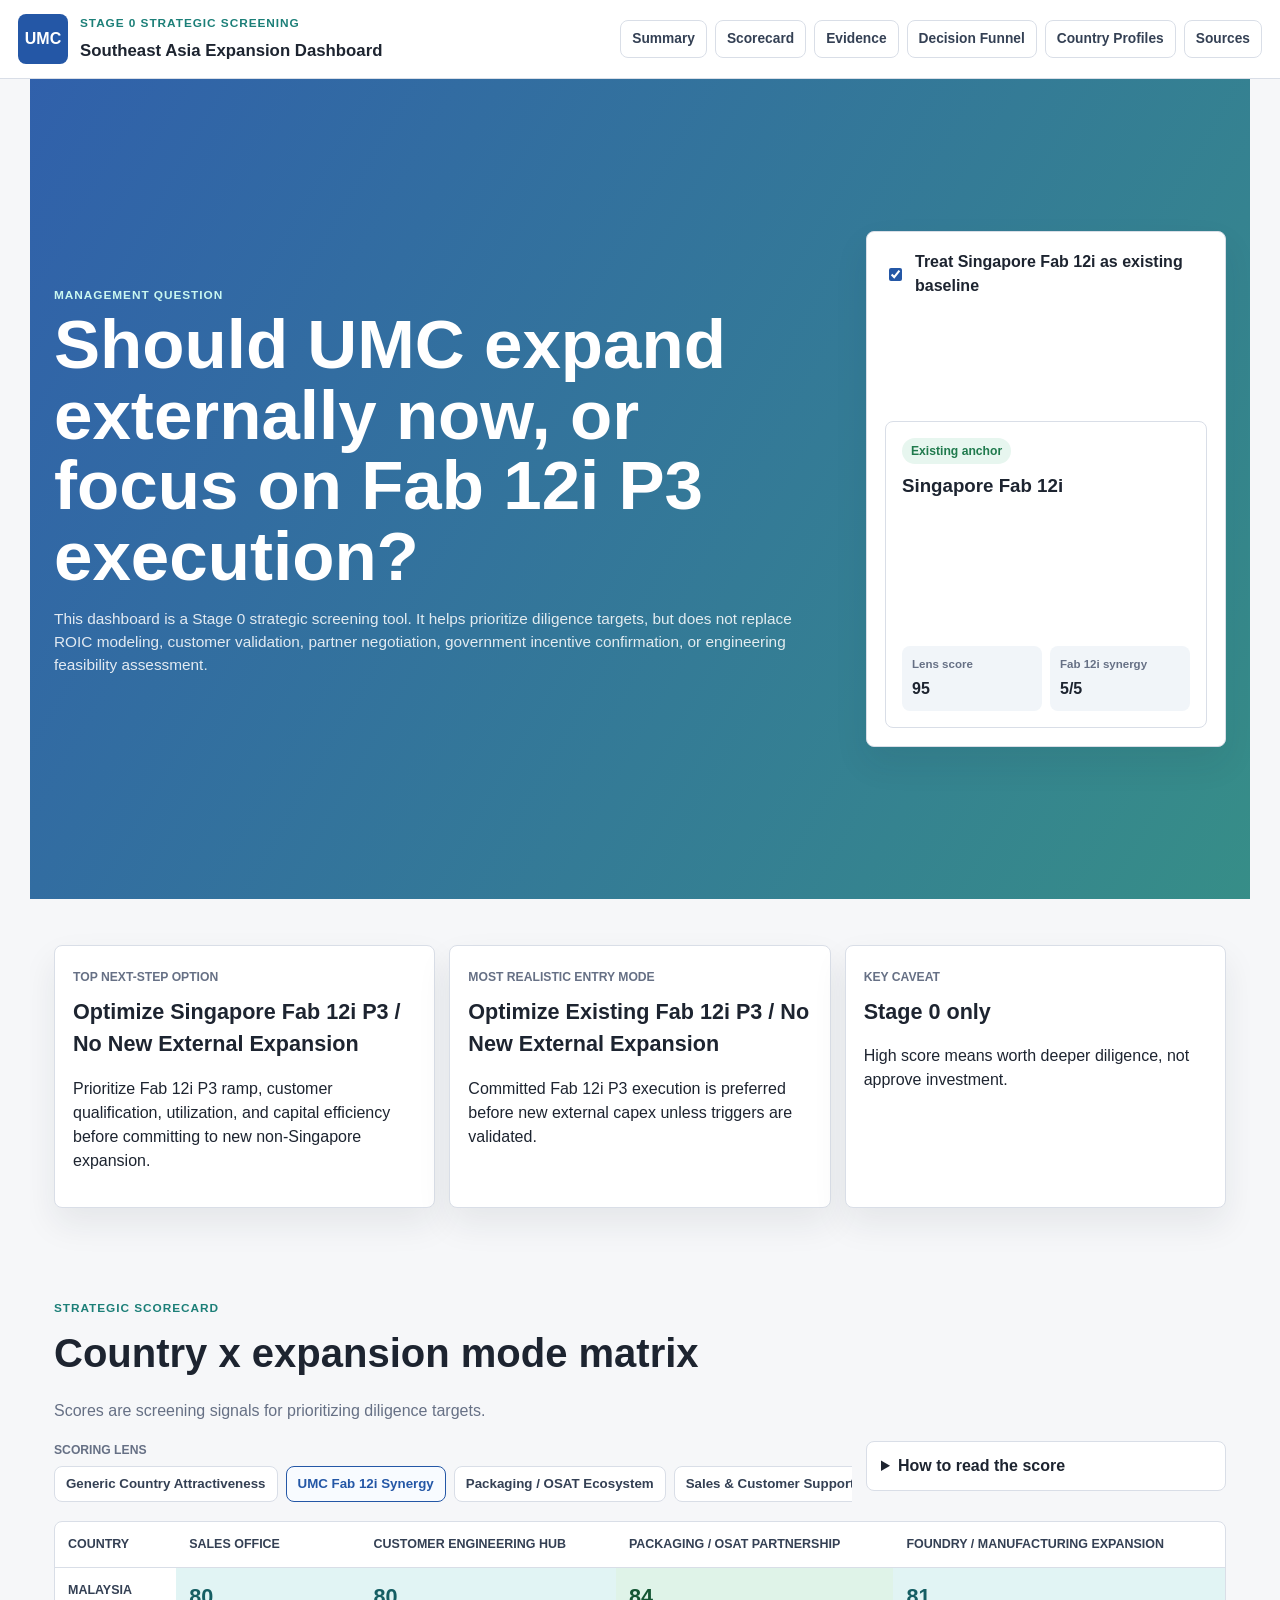
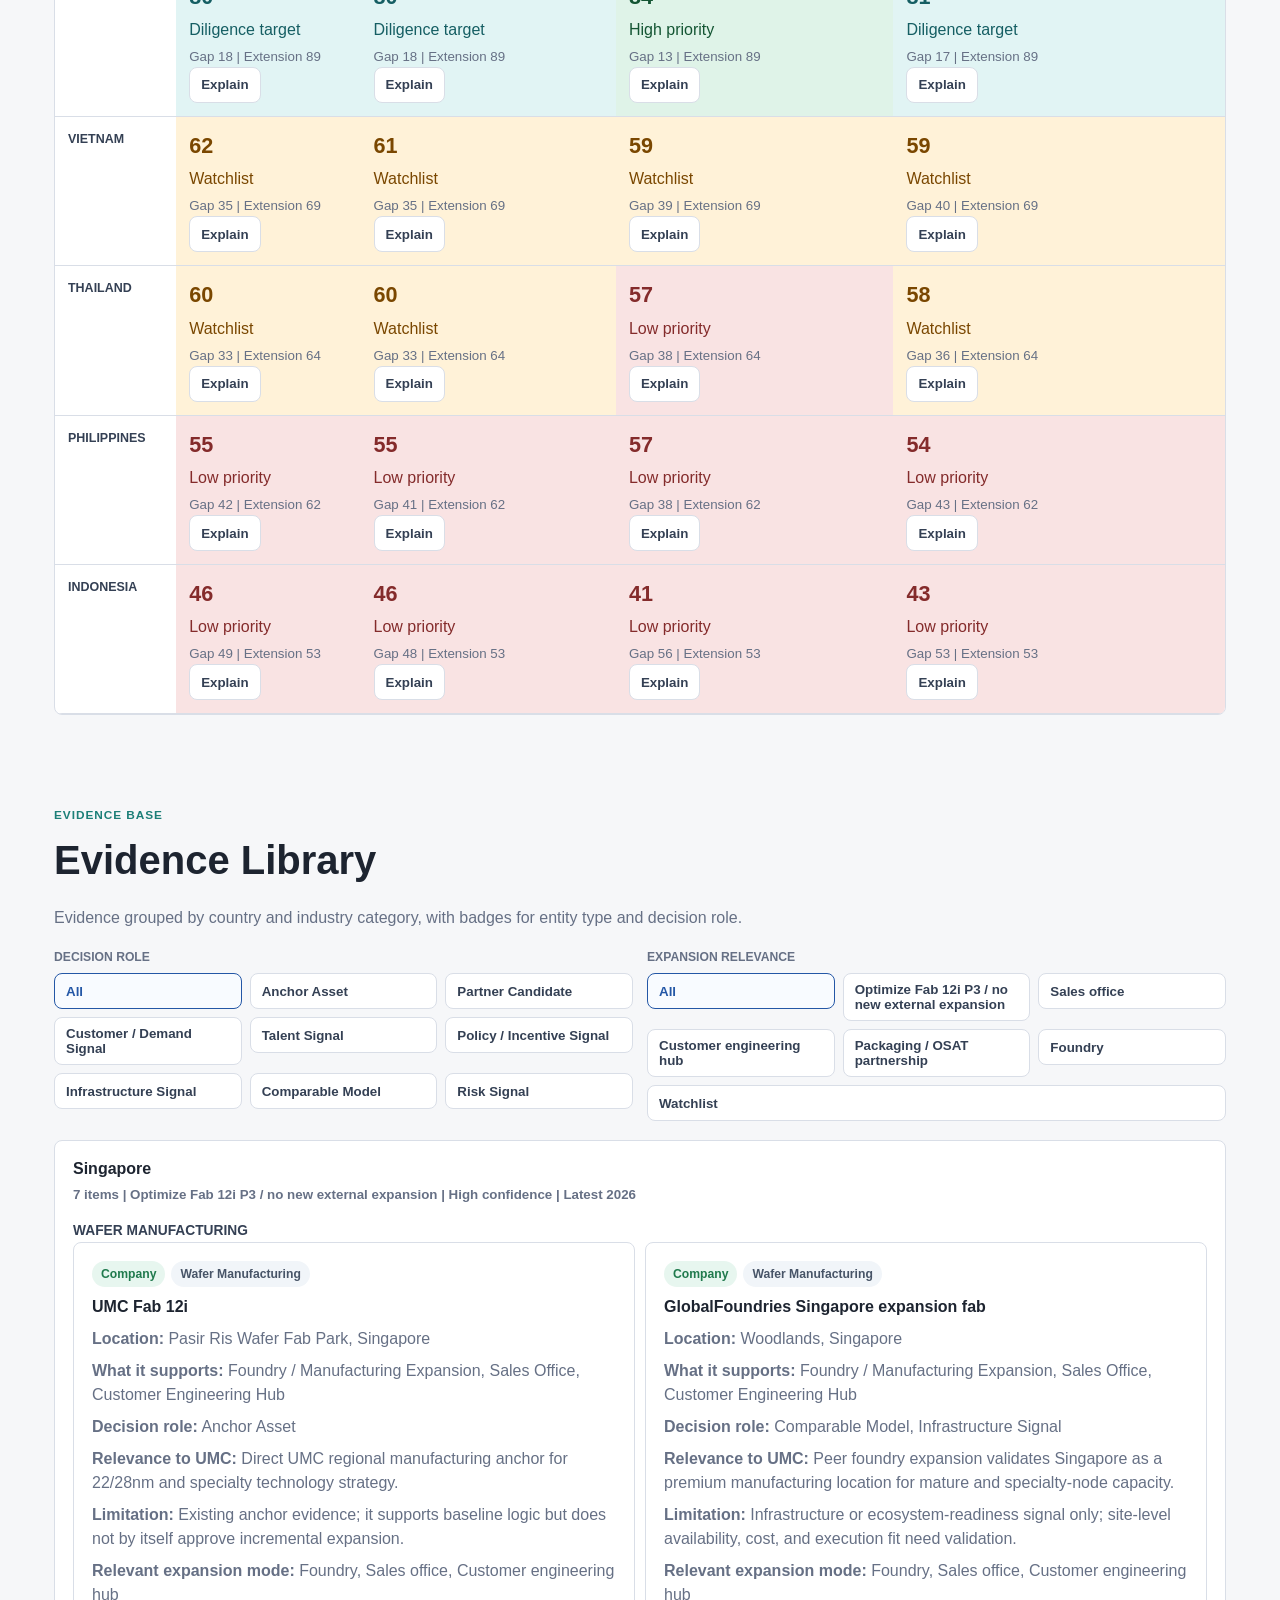
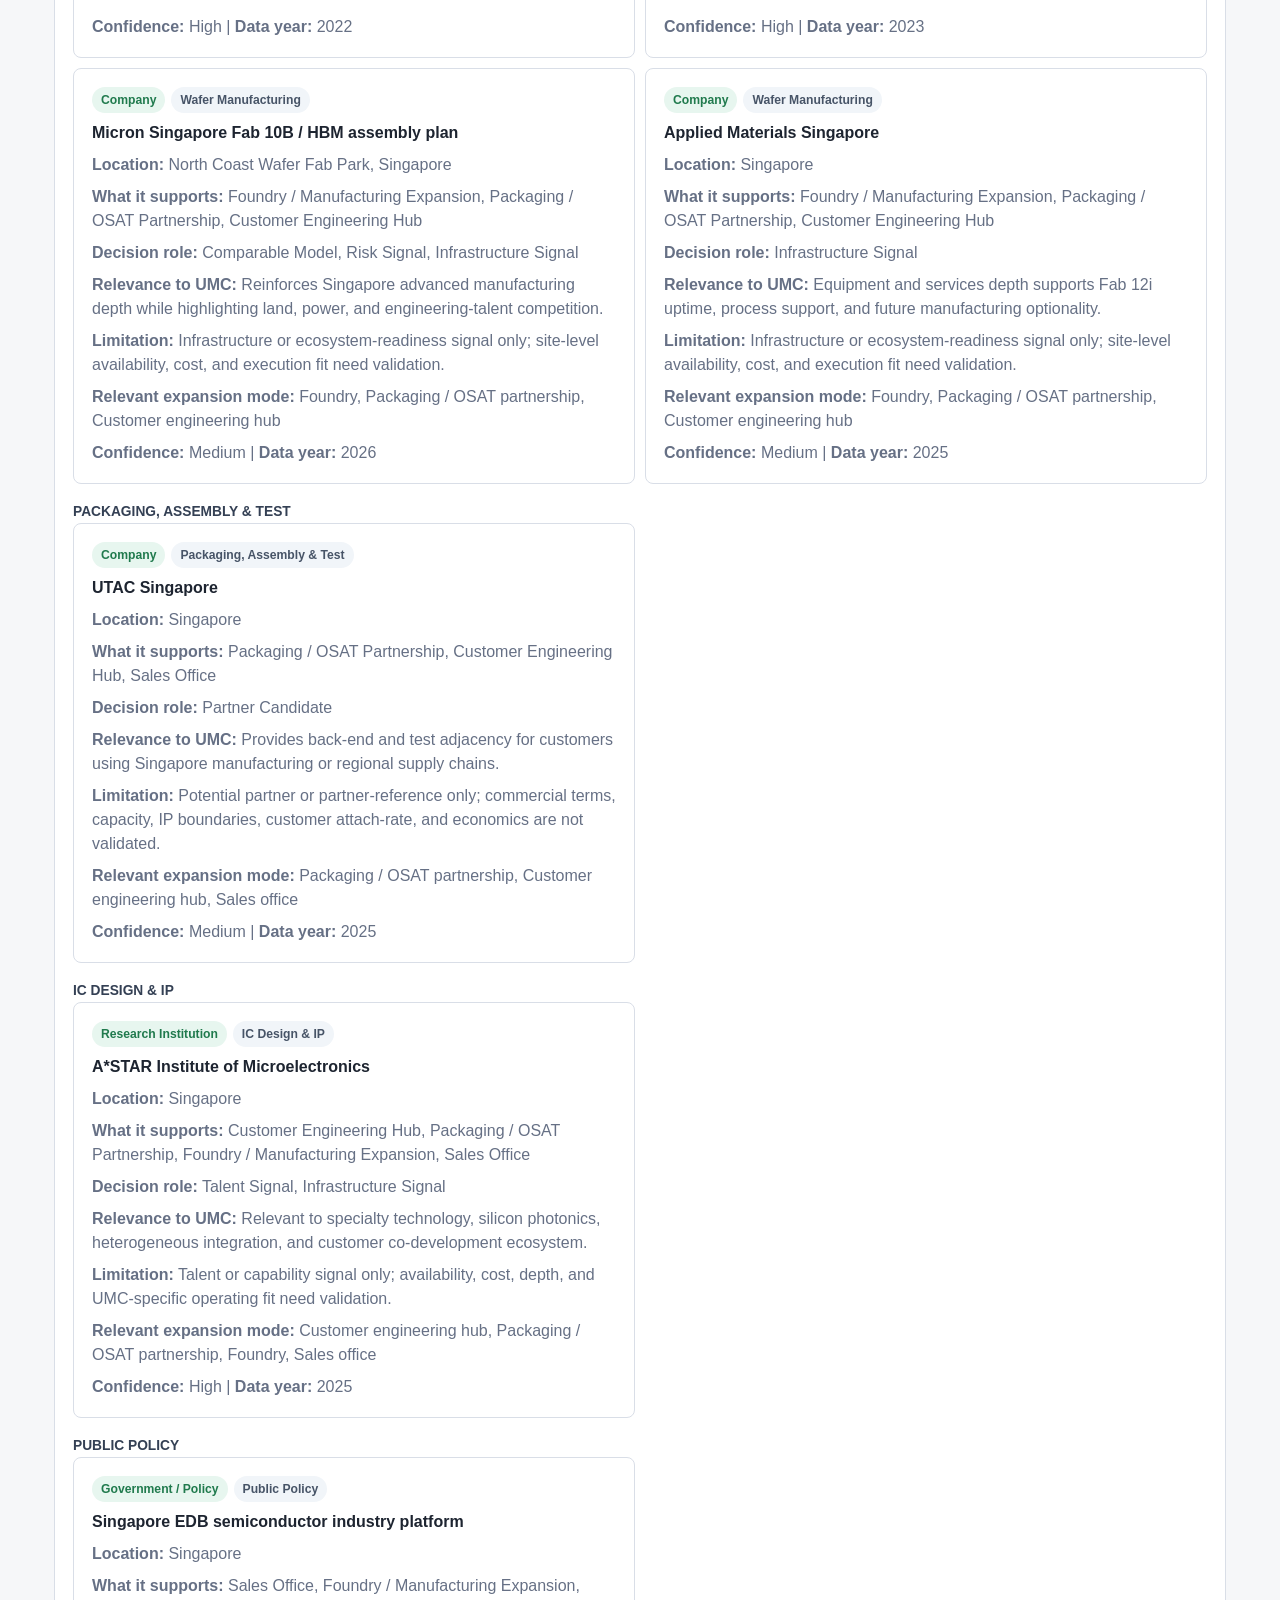
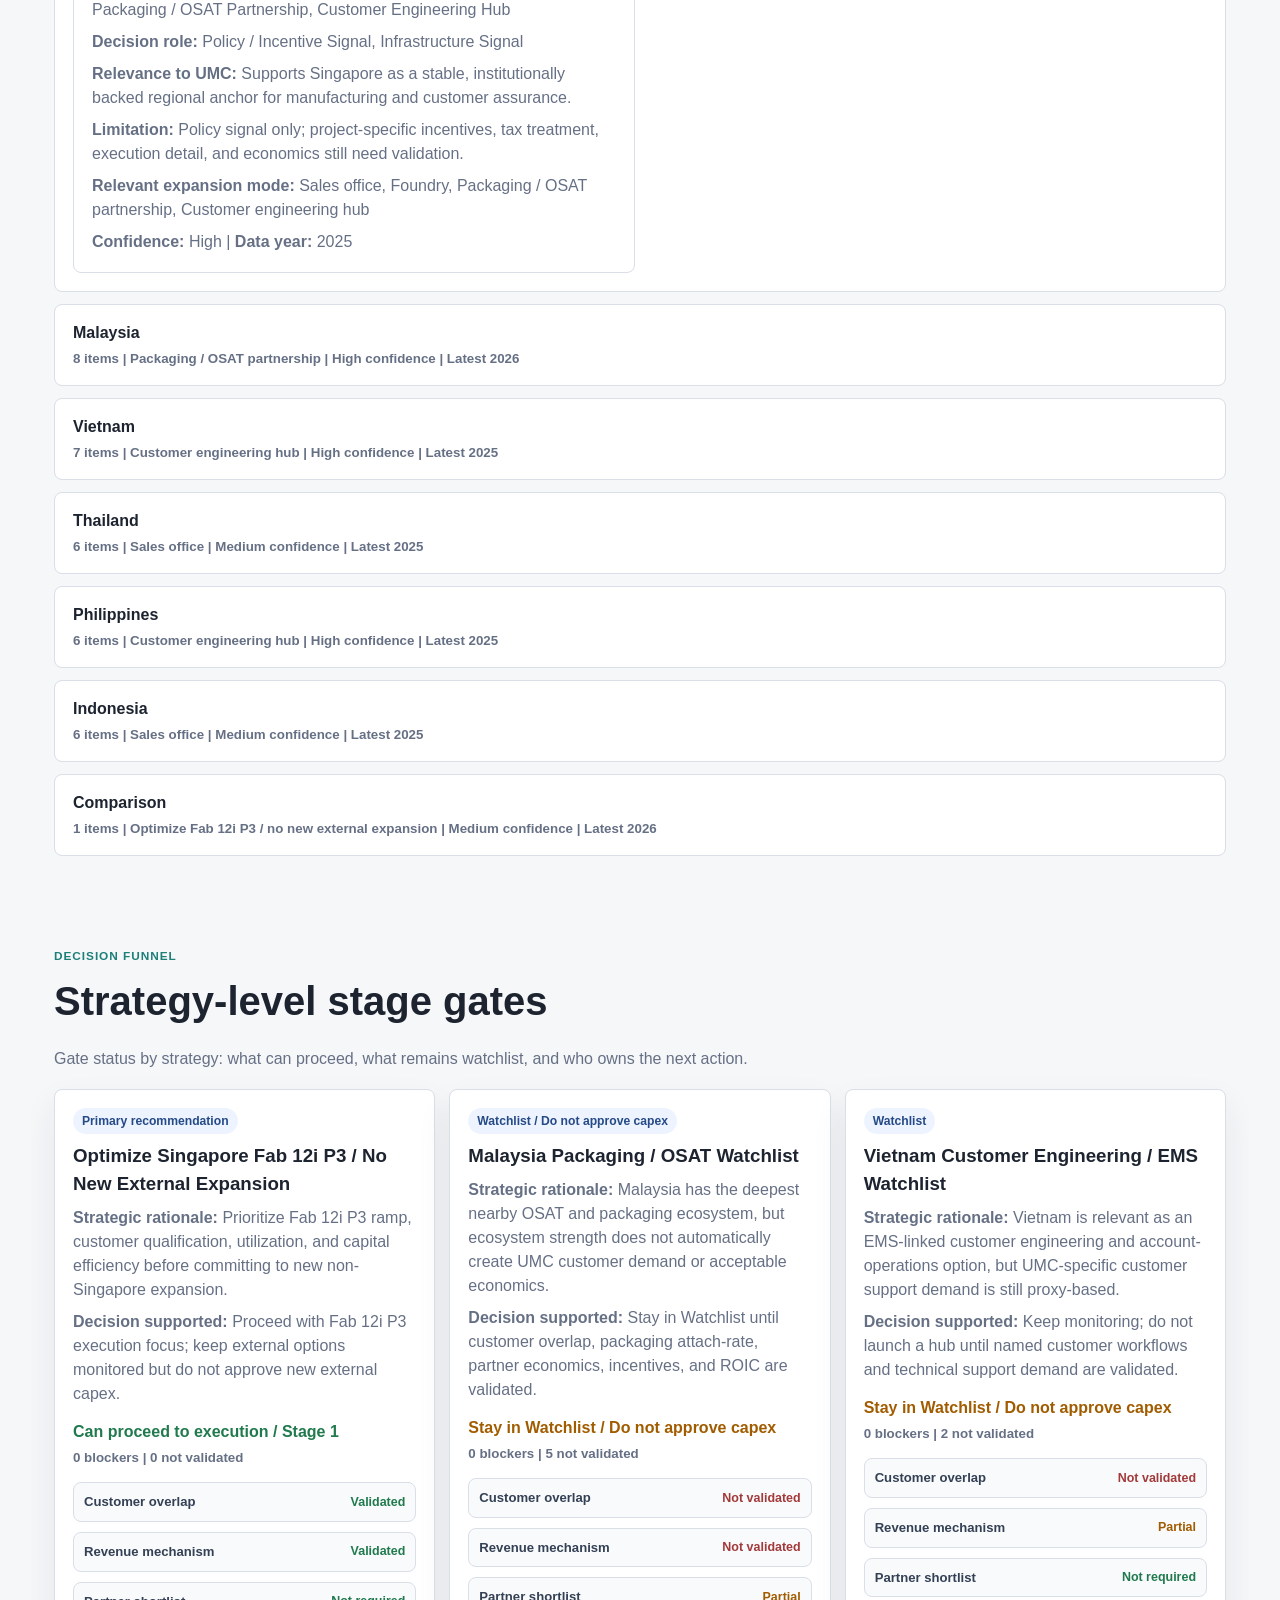
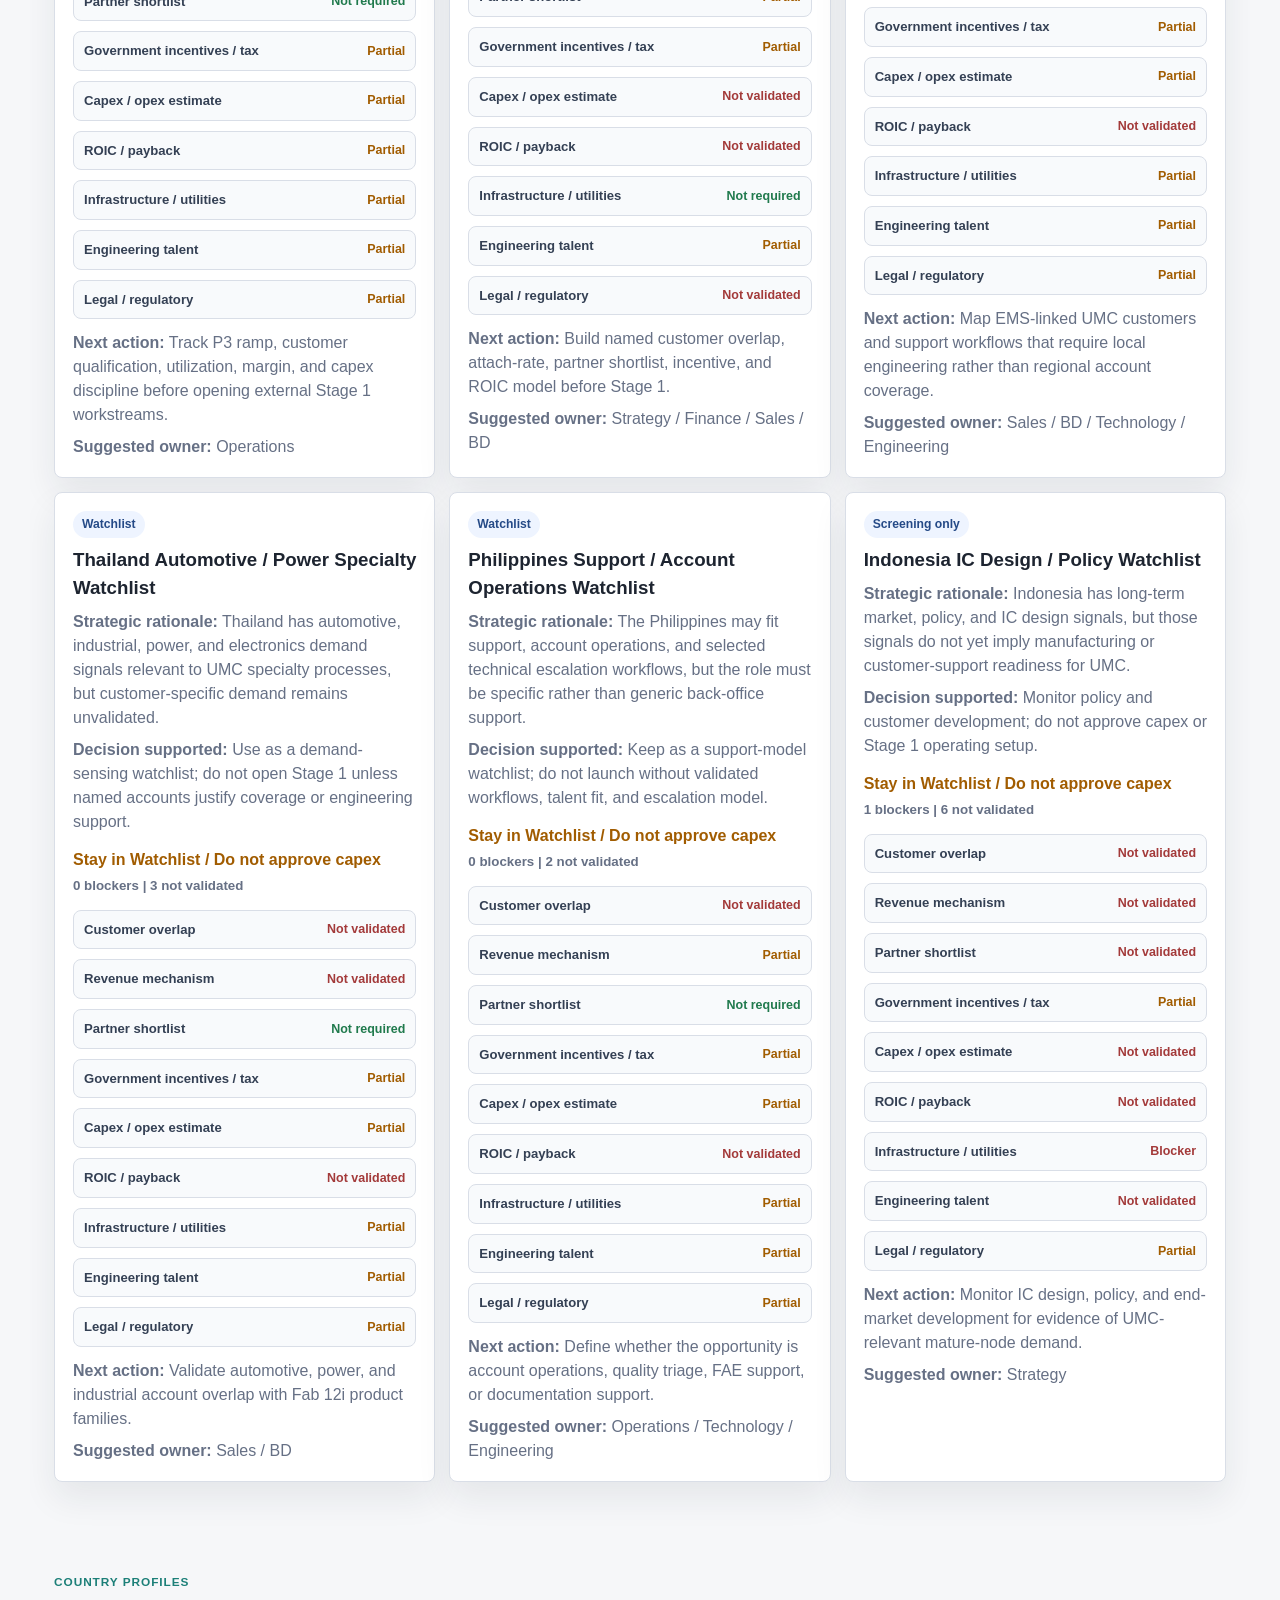
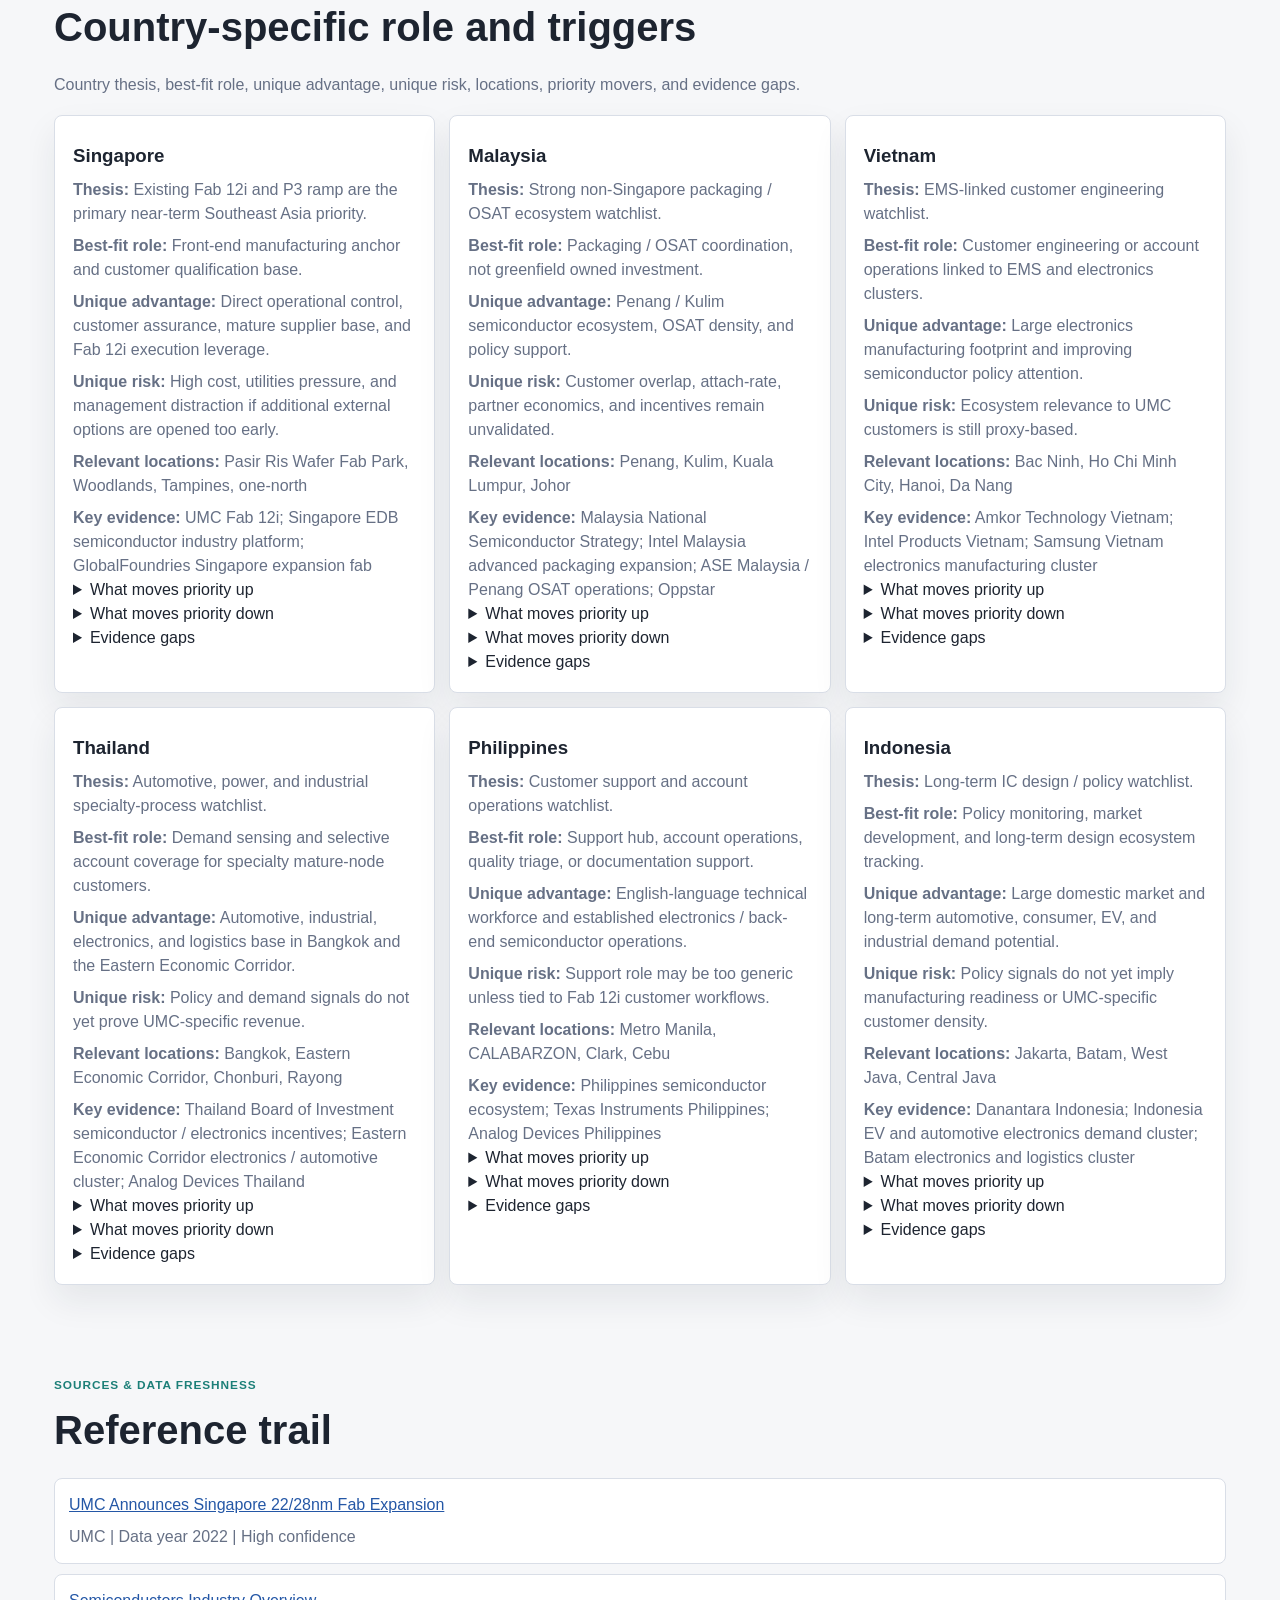
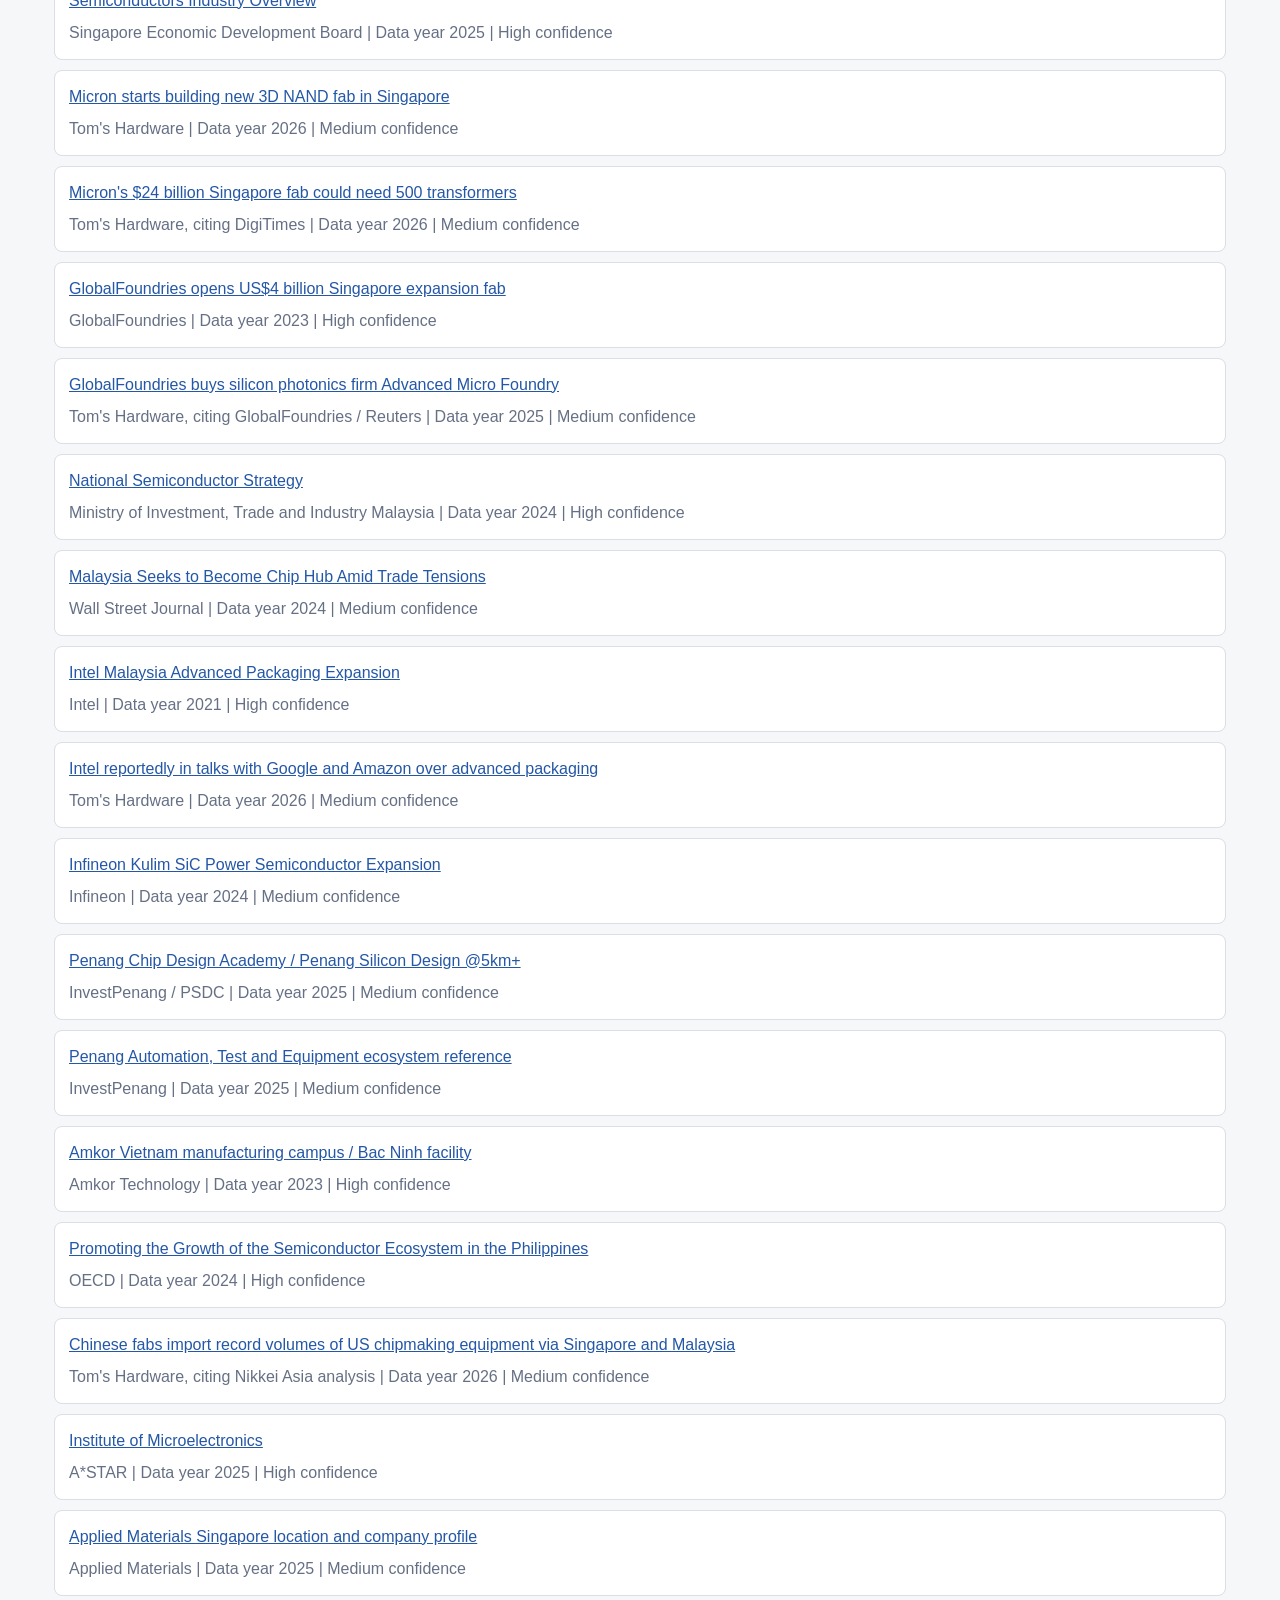
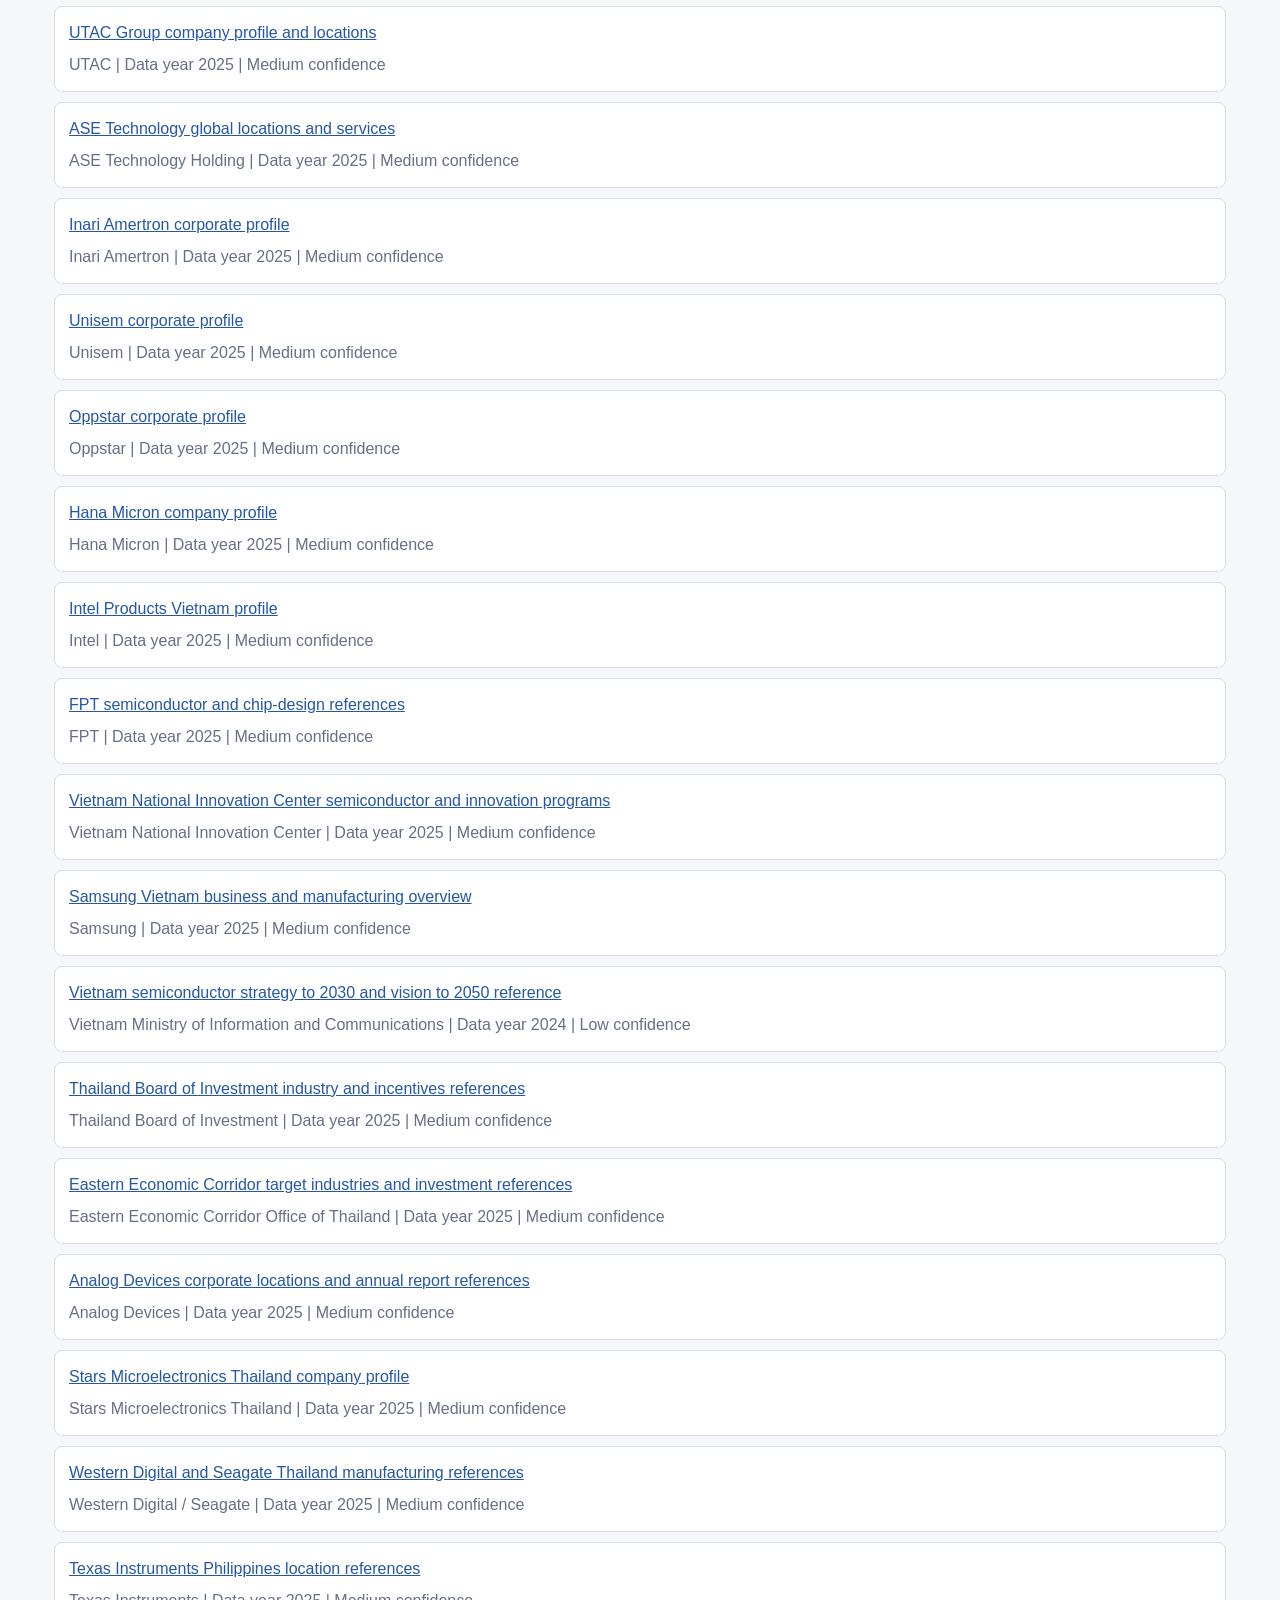
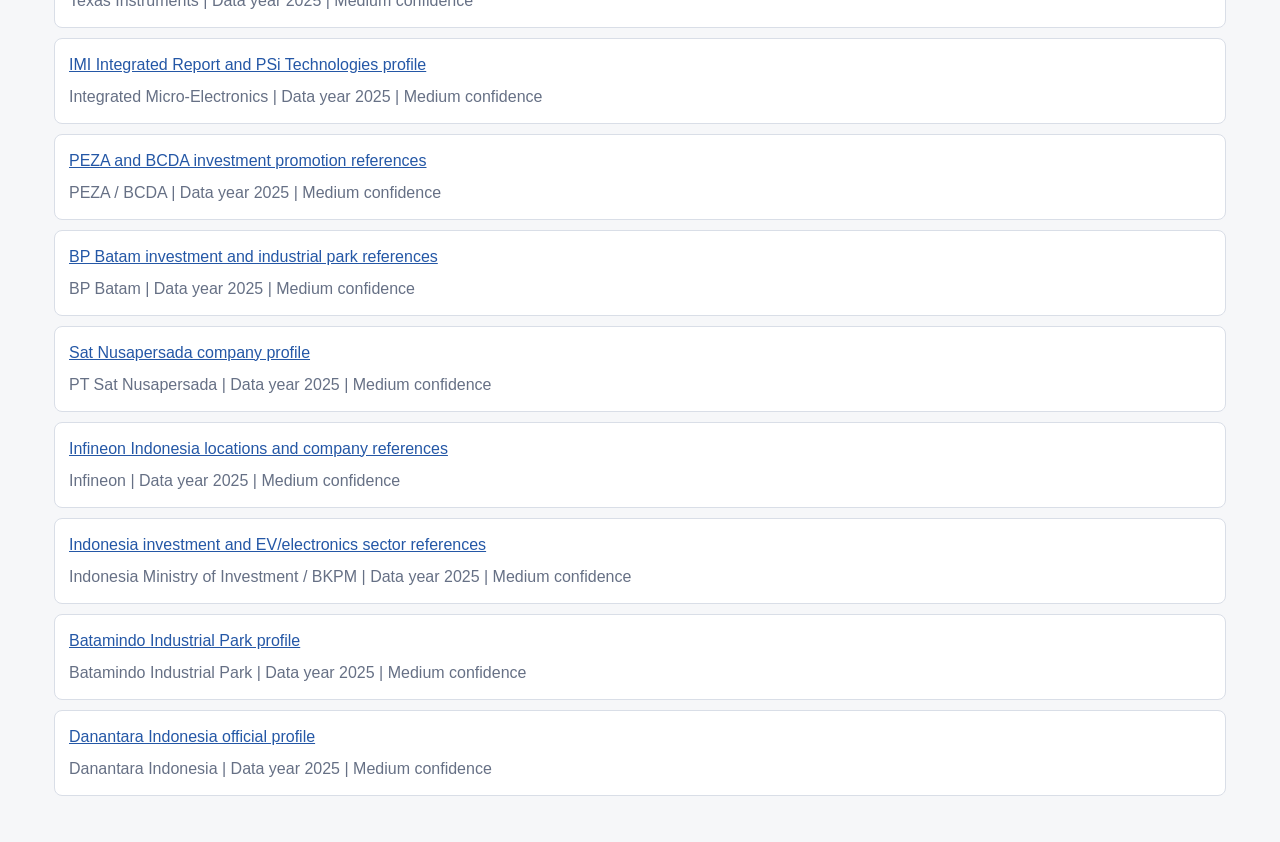
==== commit 6fd0b946: "Add files via upload" ====
--- a/index.html
+++ b/index.html
@@ -103,12 +103,12 @@
         <div class="section-heading">
           <p class="eyebrow">Evidence base</p>
           <h2>Evidence Library</h2>
-          <p>Company evidence, policy evidence, demand signals, infrastructure, talent, and partner candidates grouped by country.</p>
+          <p>Evidence grouped by country and industry category, with badges for entity type and decision role.</p>
         </div>
         <div class="filter-stack">
           <div>
-            <p class="filter-label">Evidence type</p>
-            <div id="evidenceTypeFilters" class="button-row"></div>
+            <p class="filter-label">Decision role</p>
+            <div id="decisionRoleFilters" class="button-row"></div>
           </div>
           <div>
             <p class="filter-label">Expansion relevance</p>
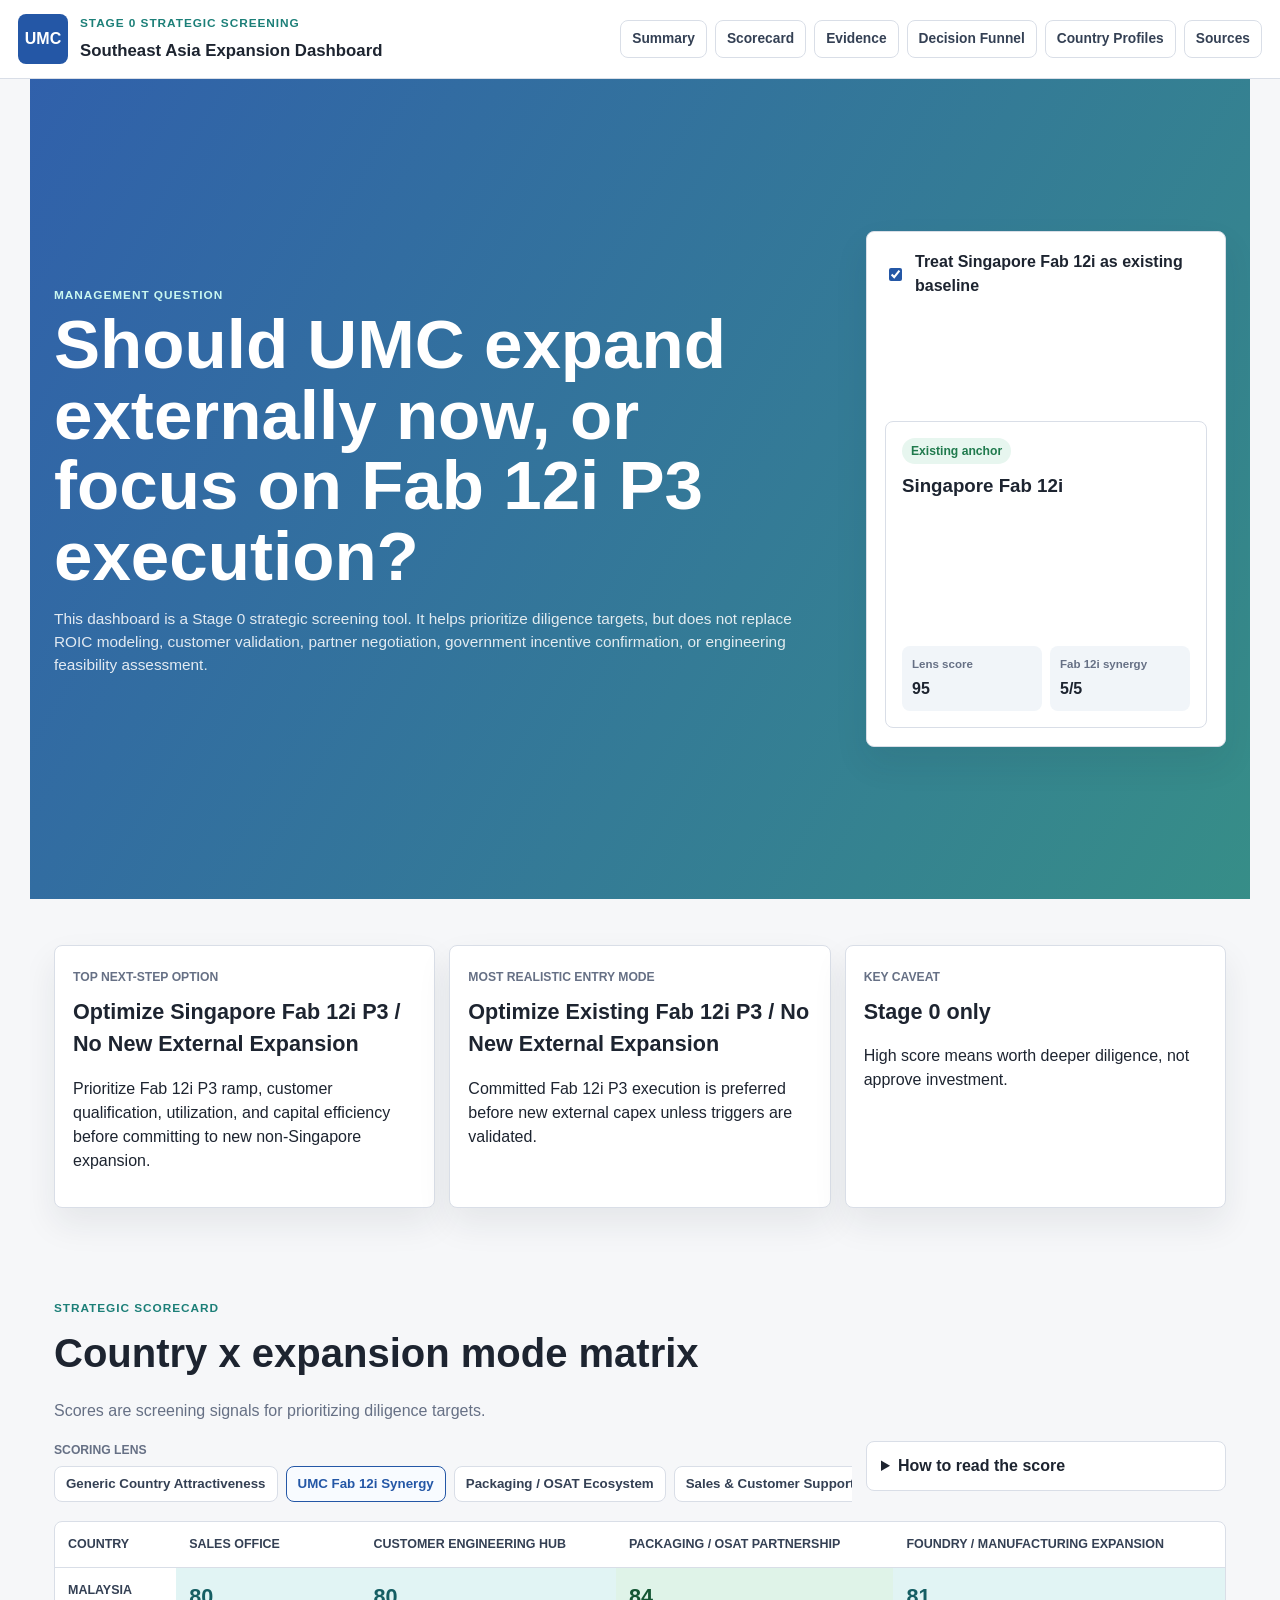
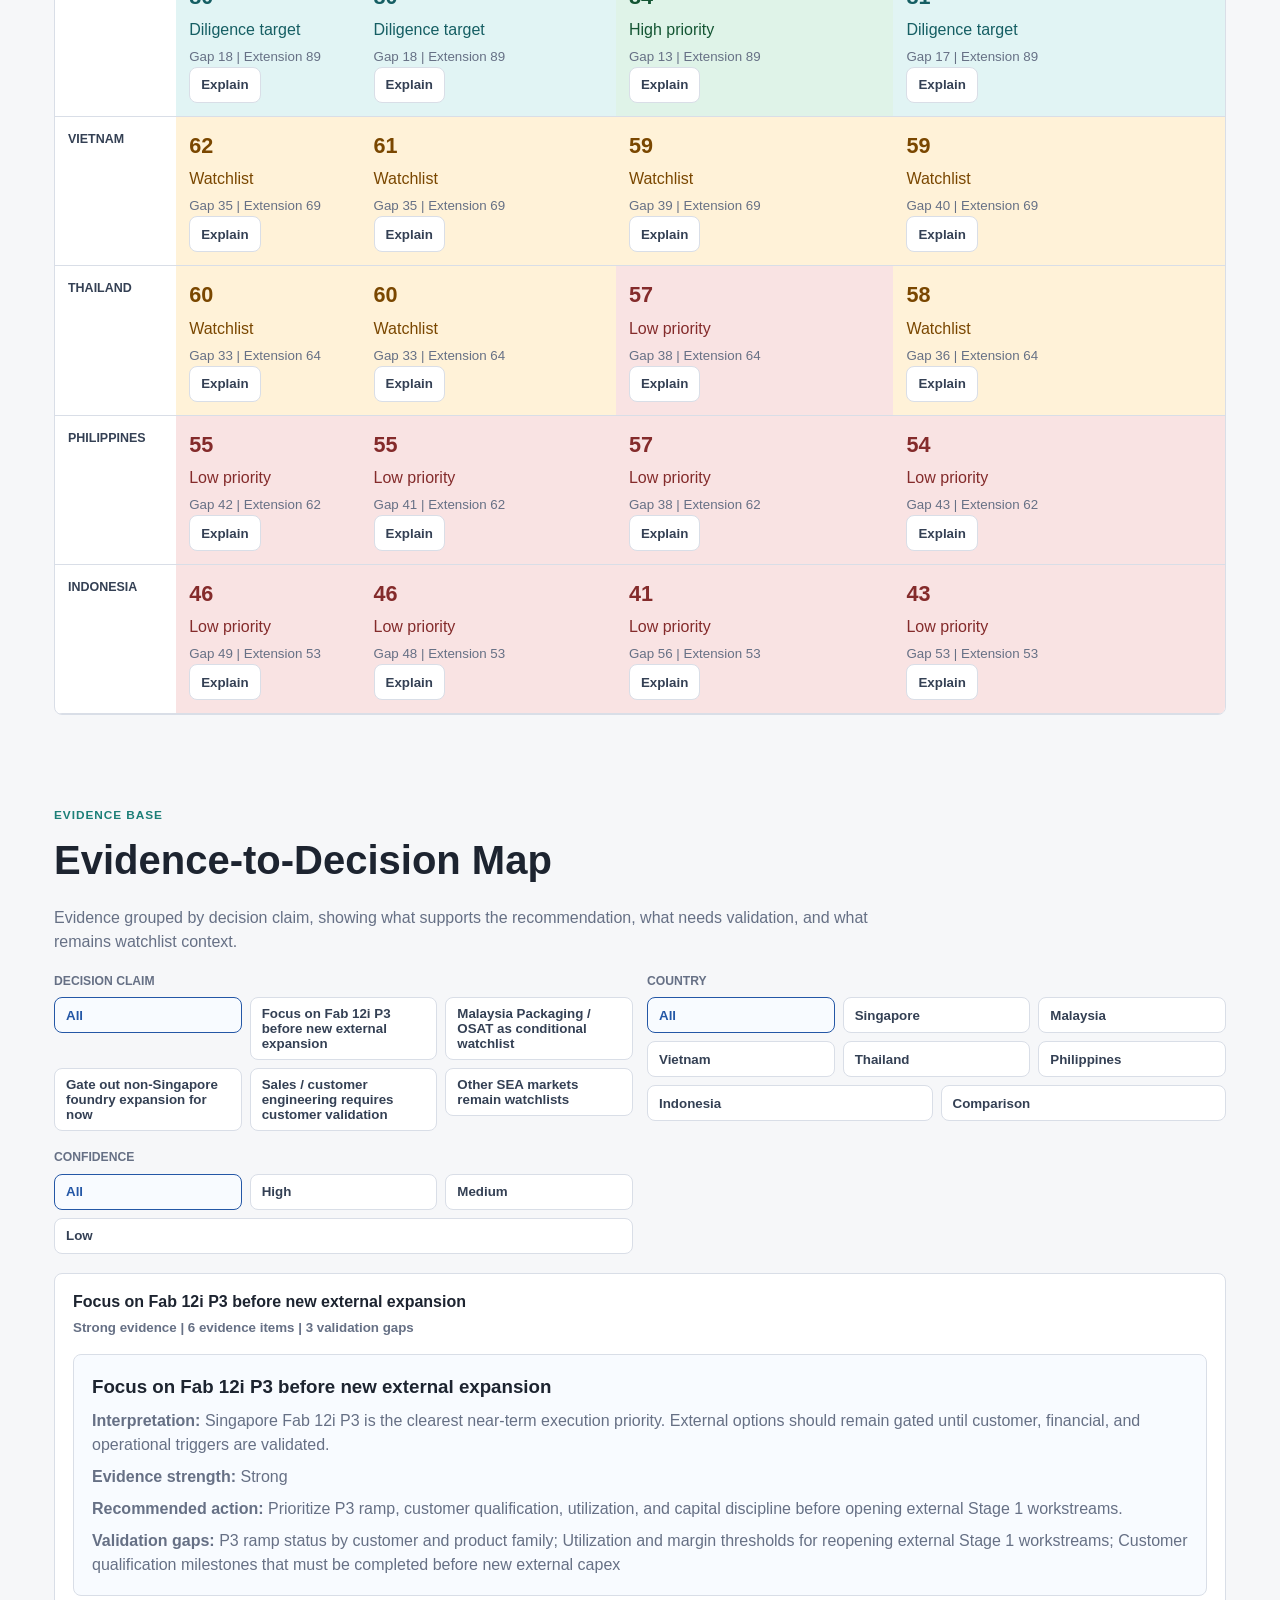
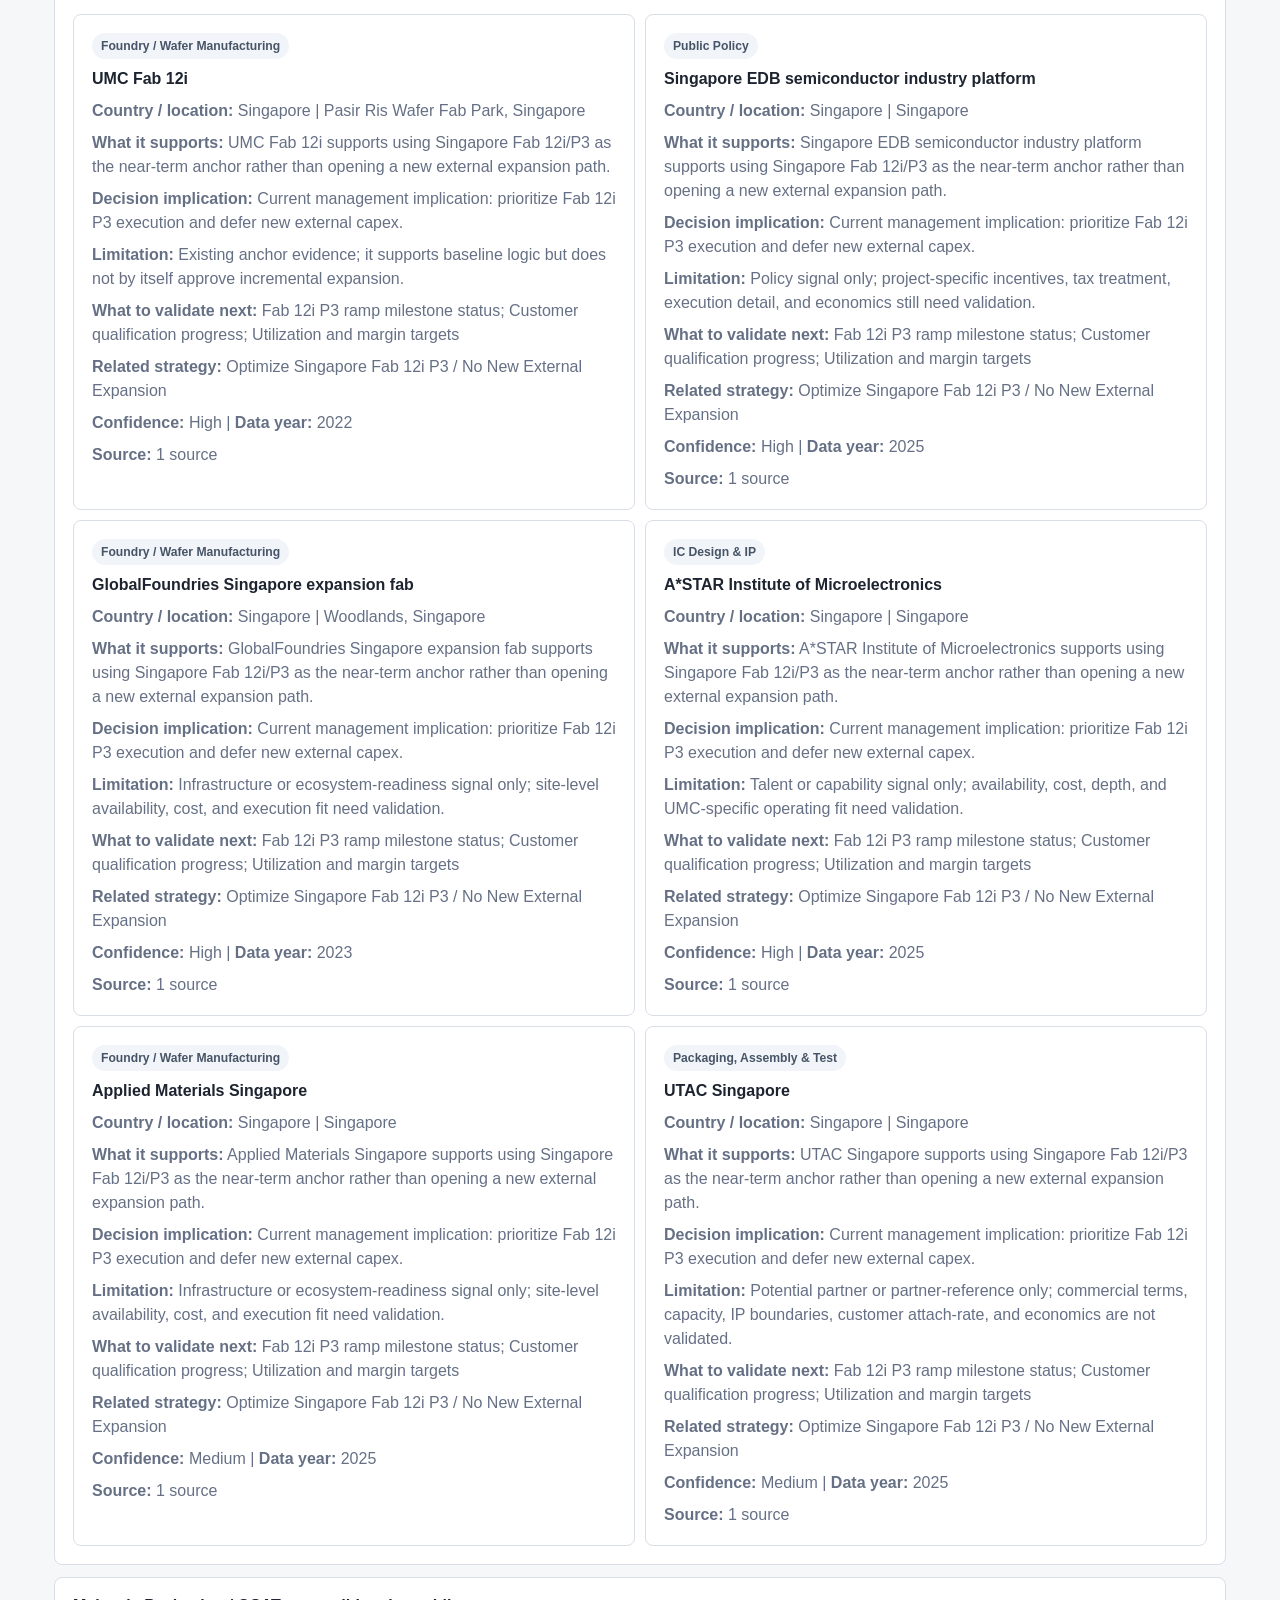
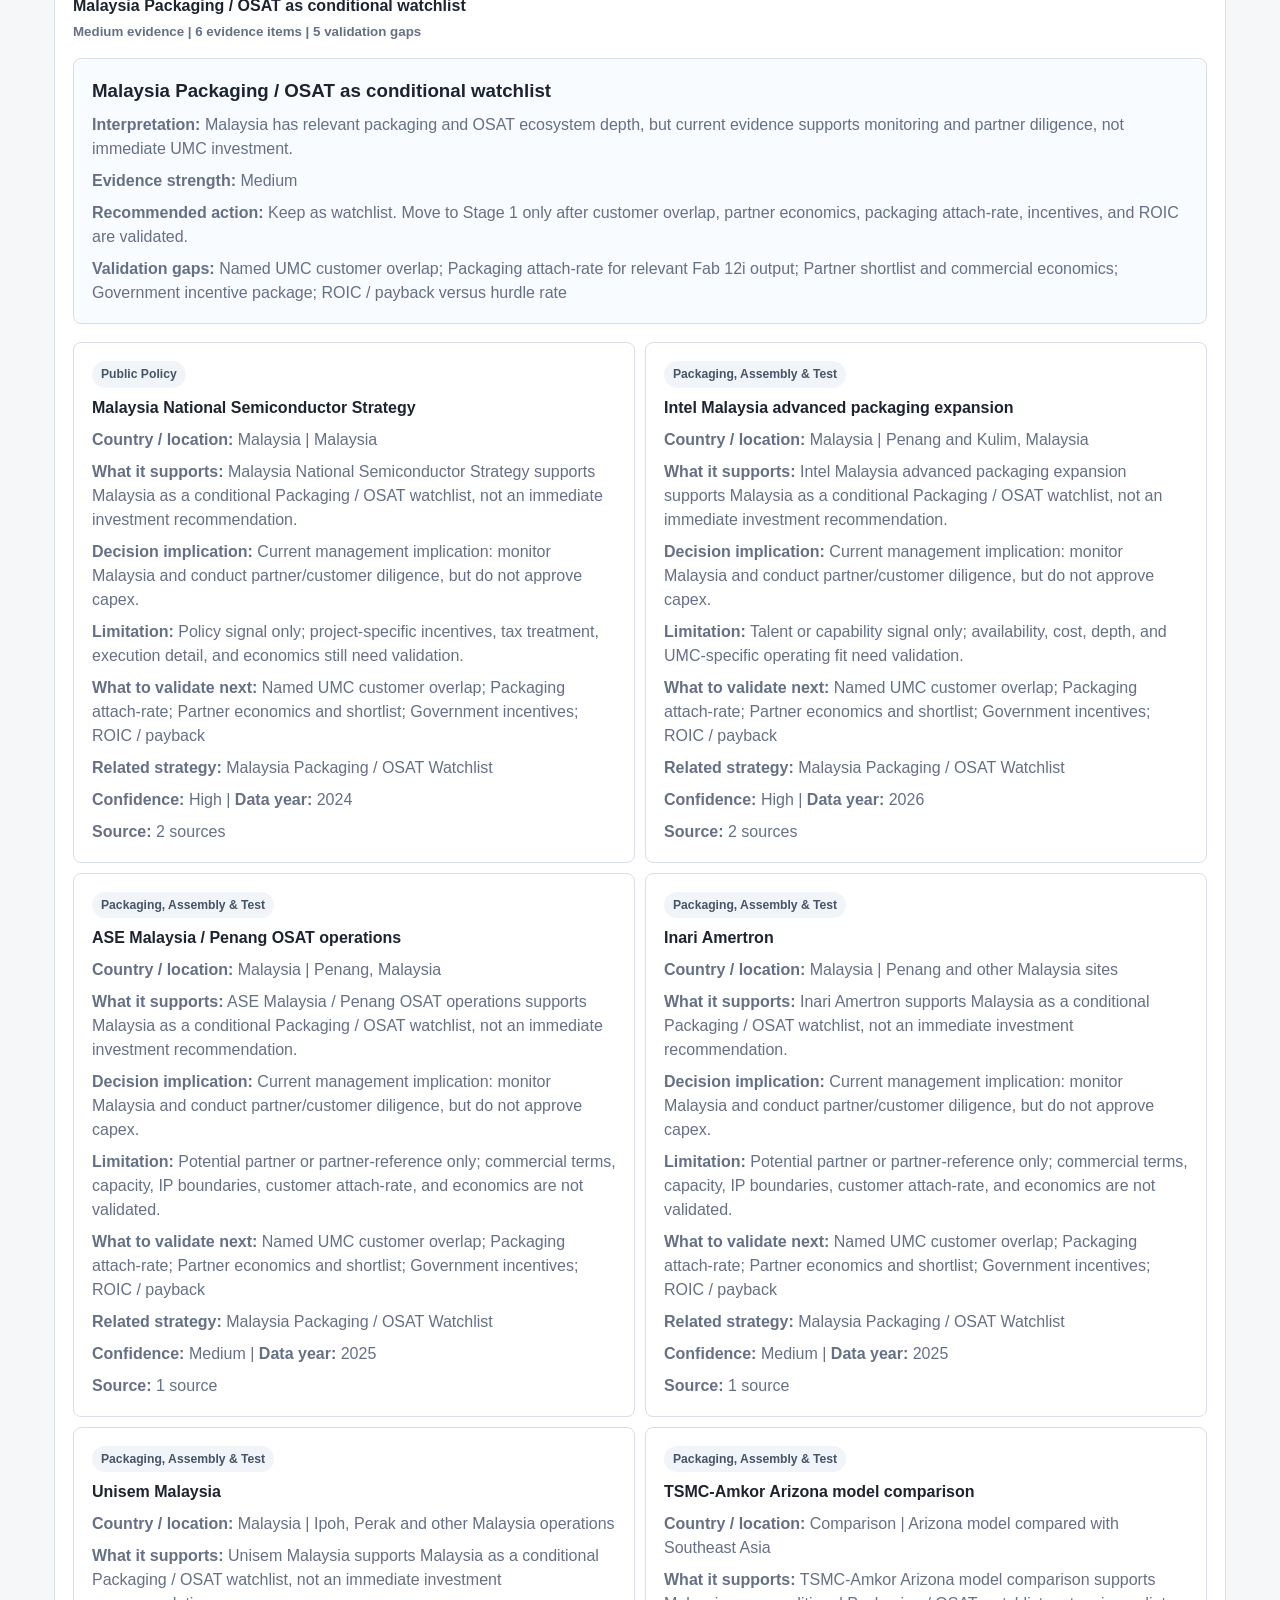
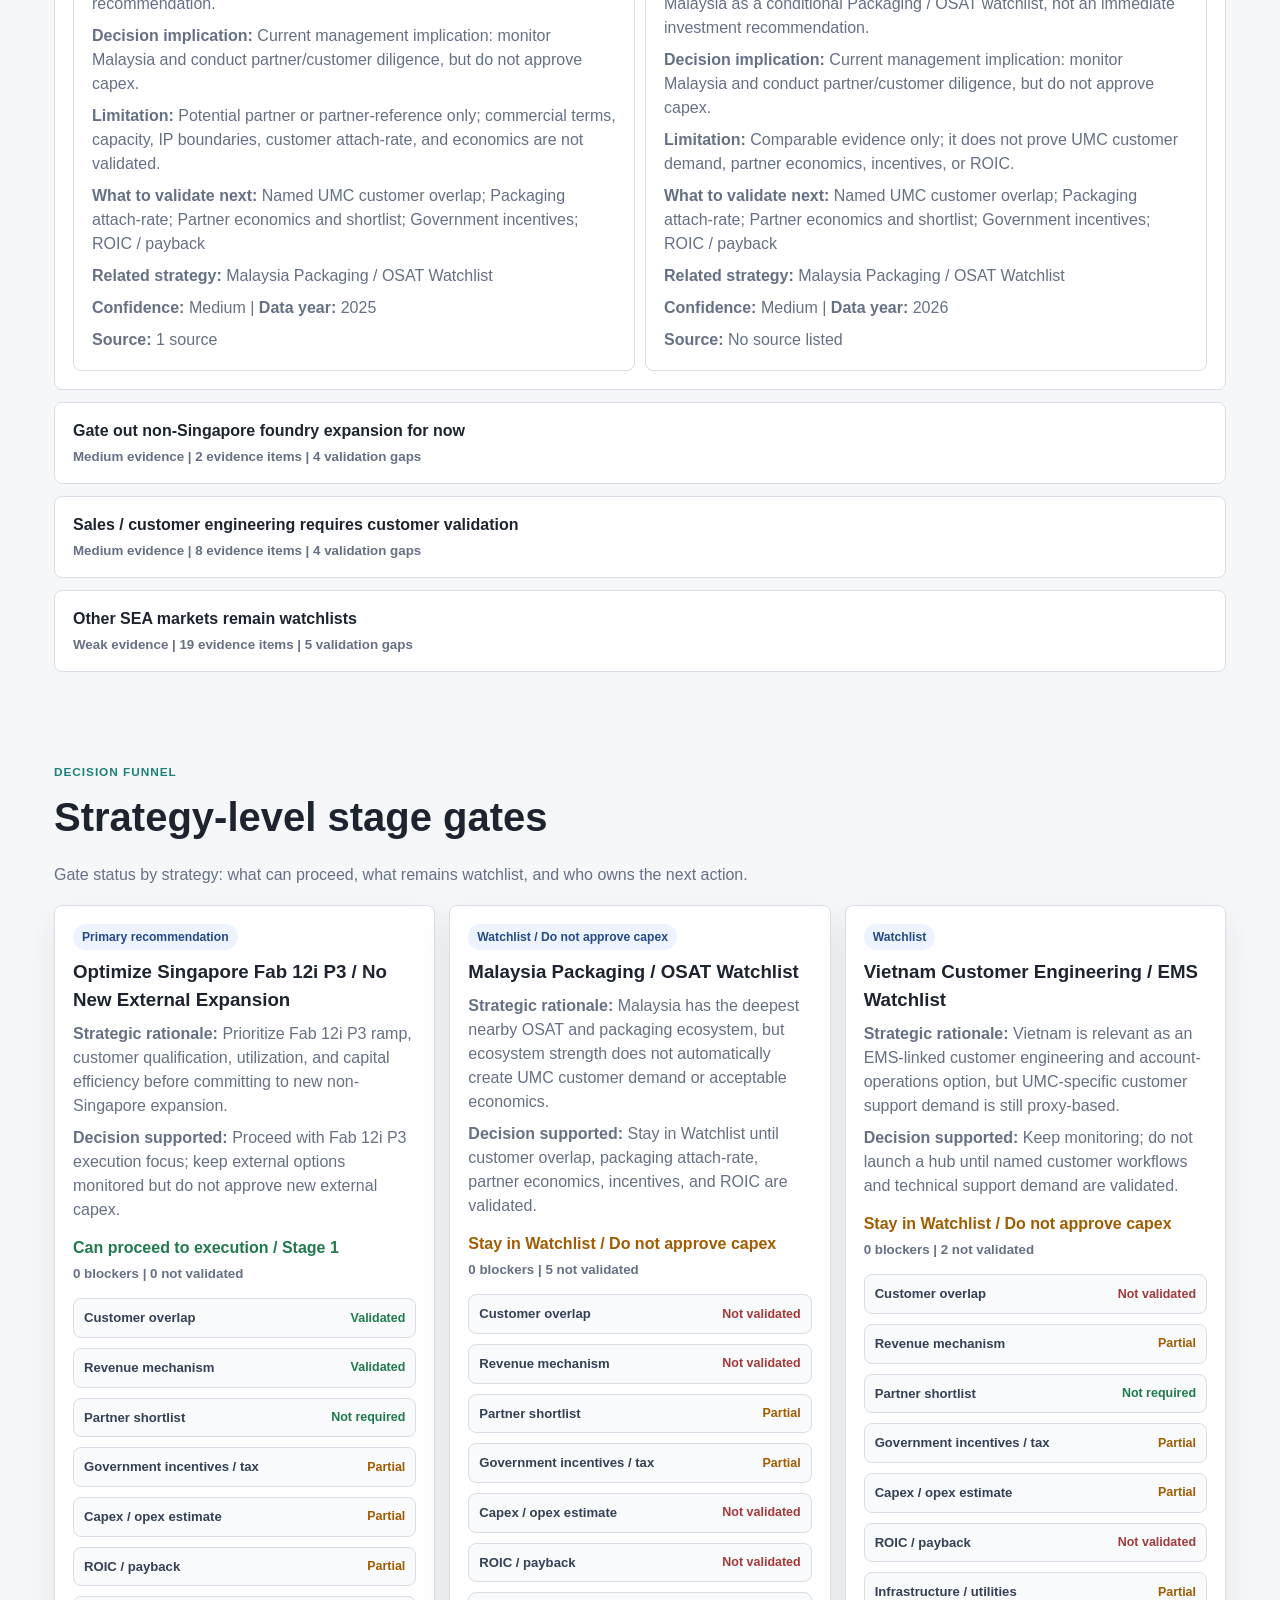
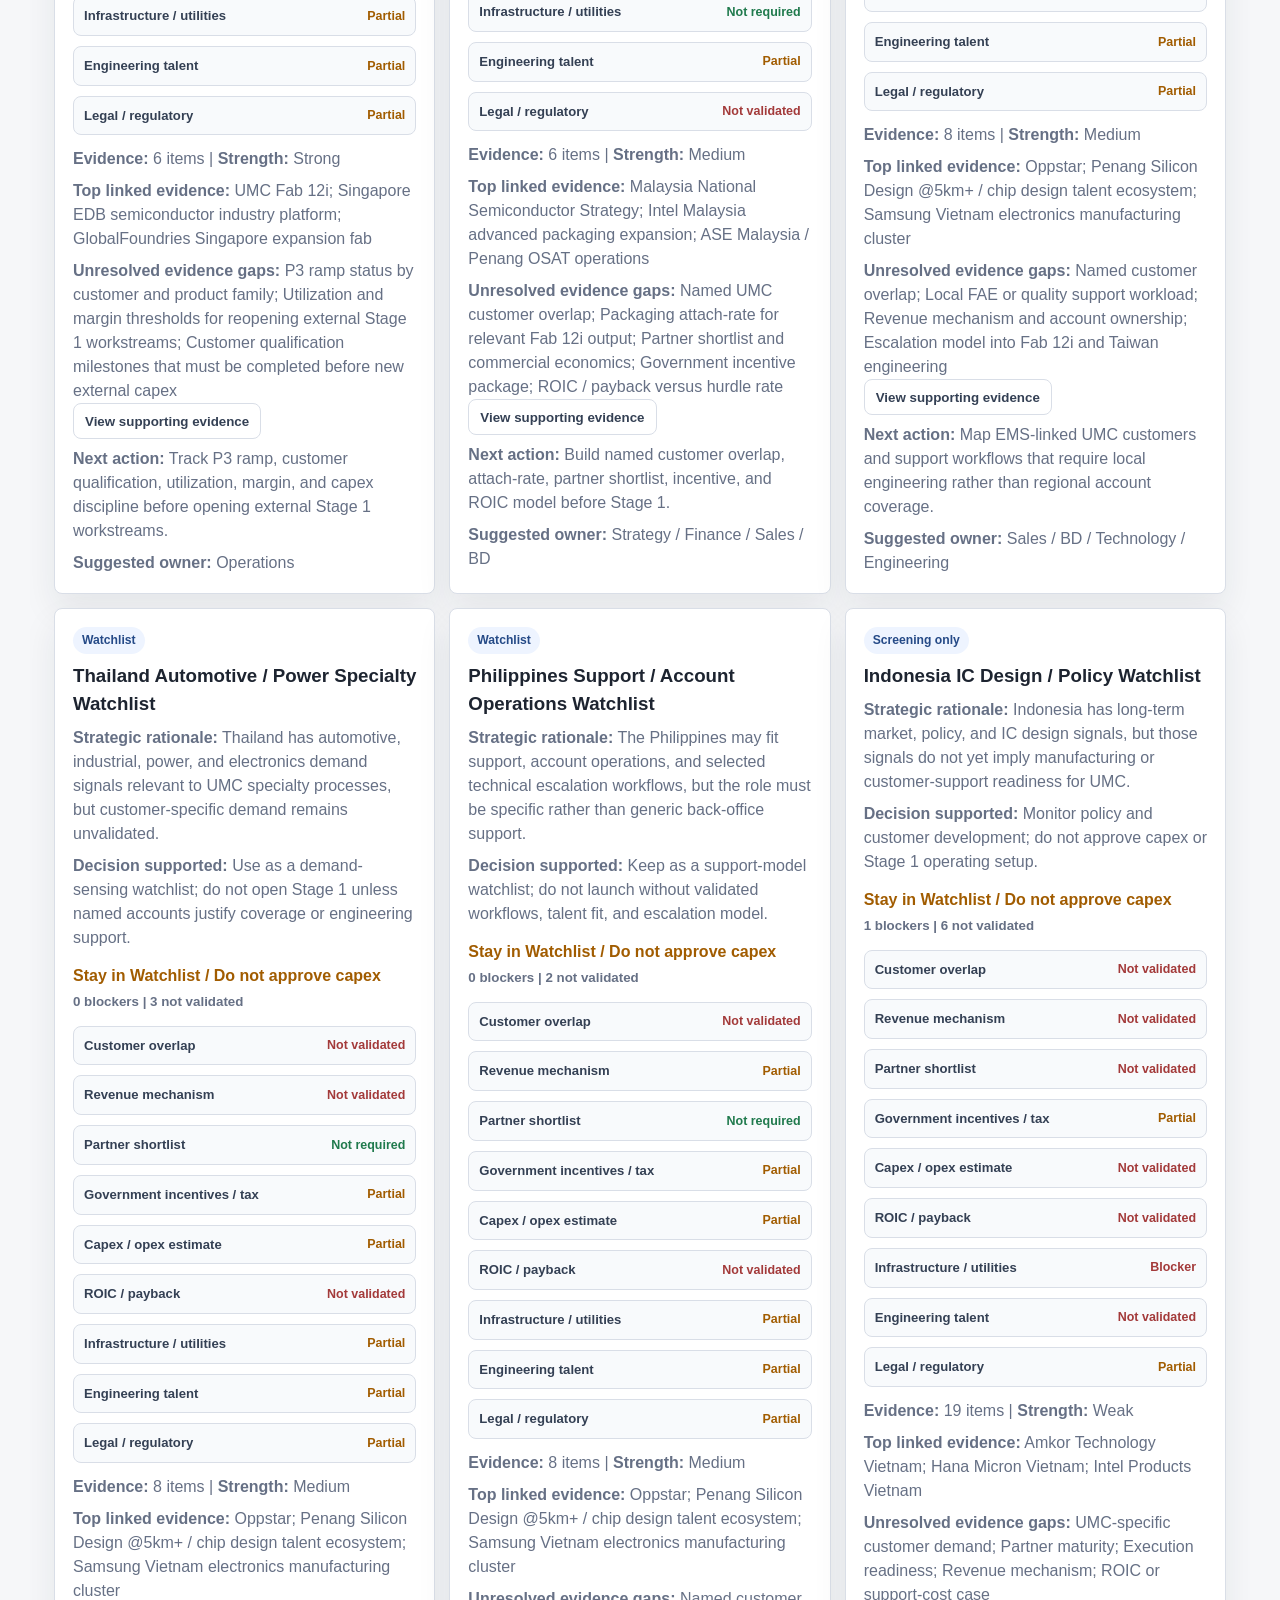
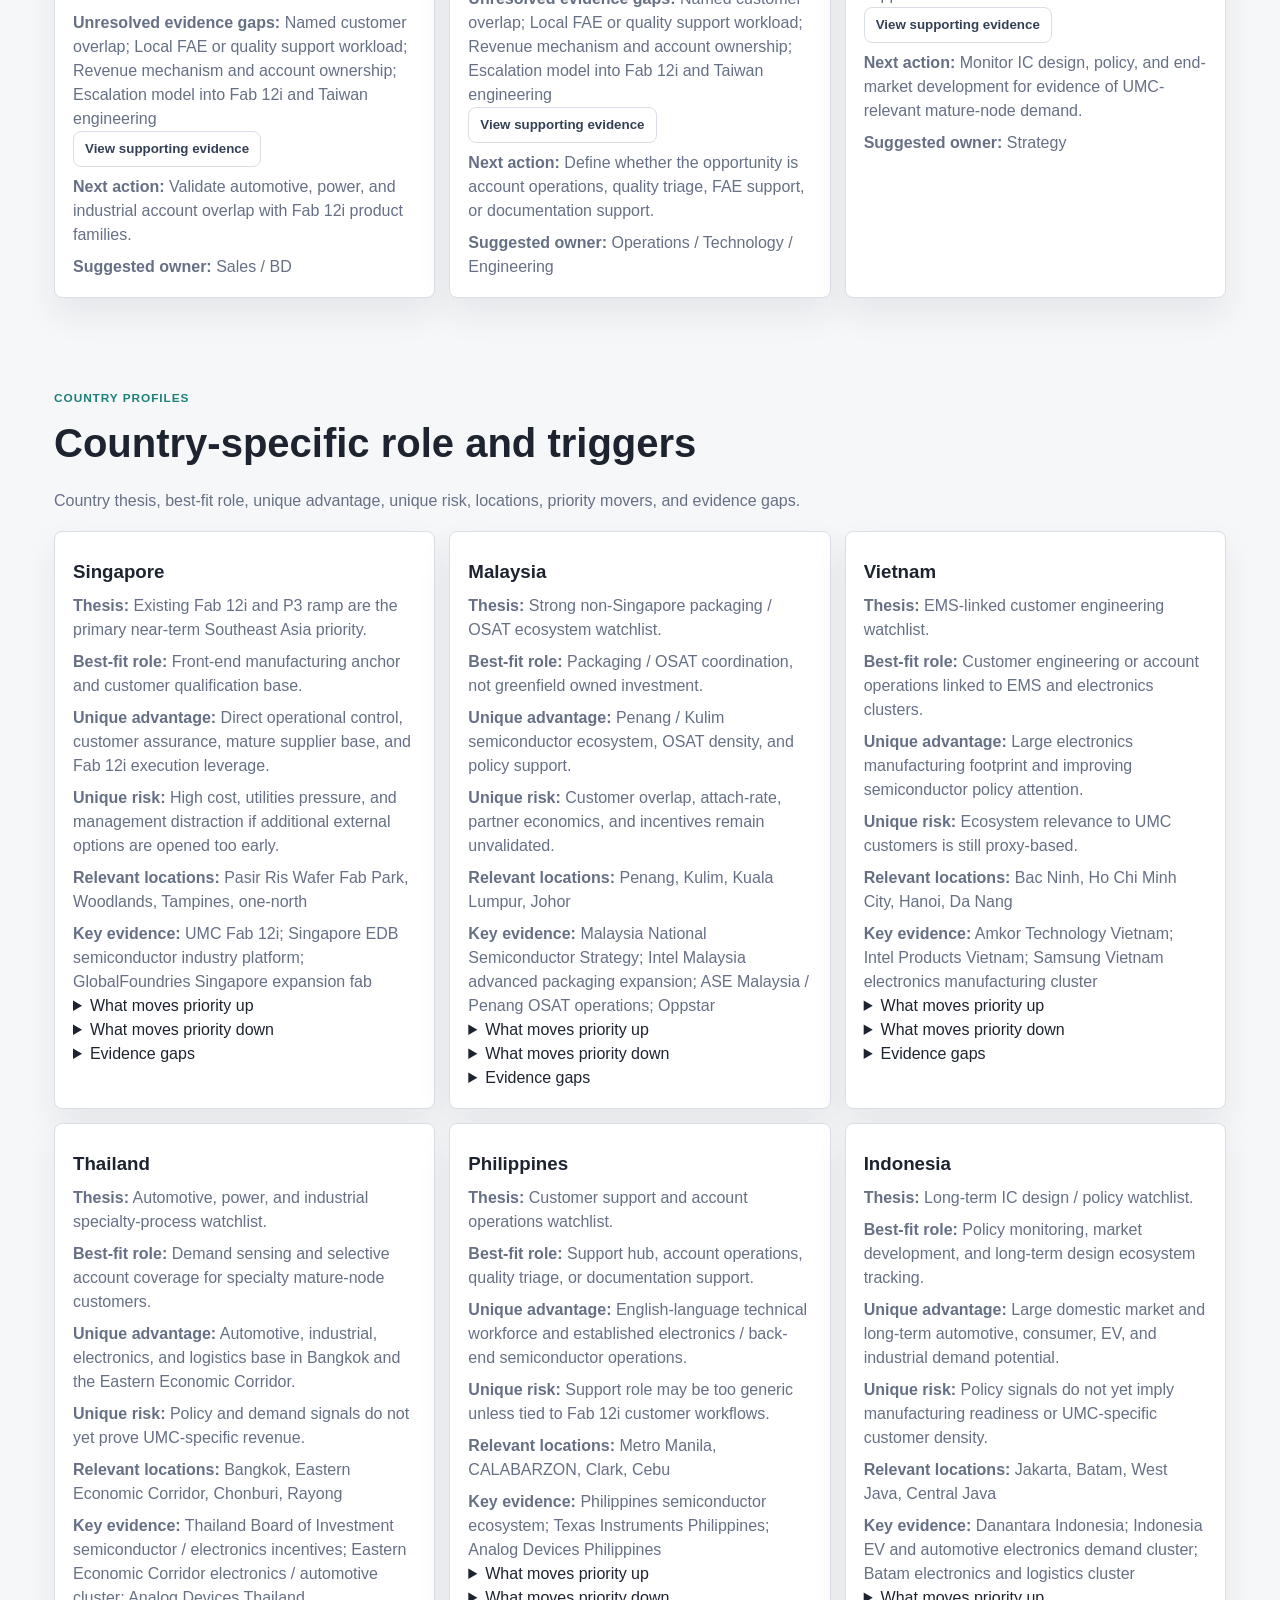
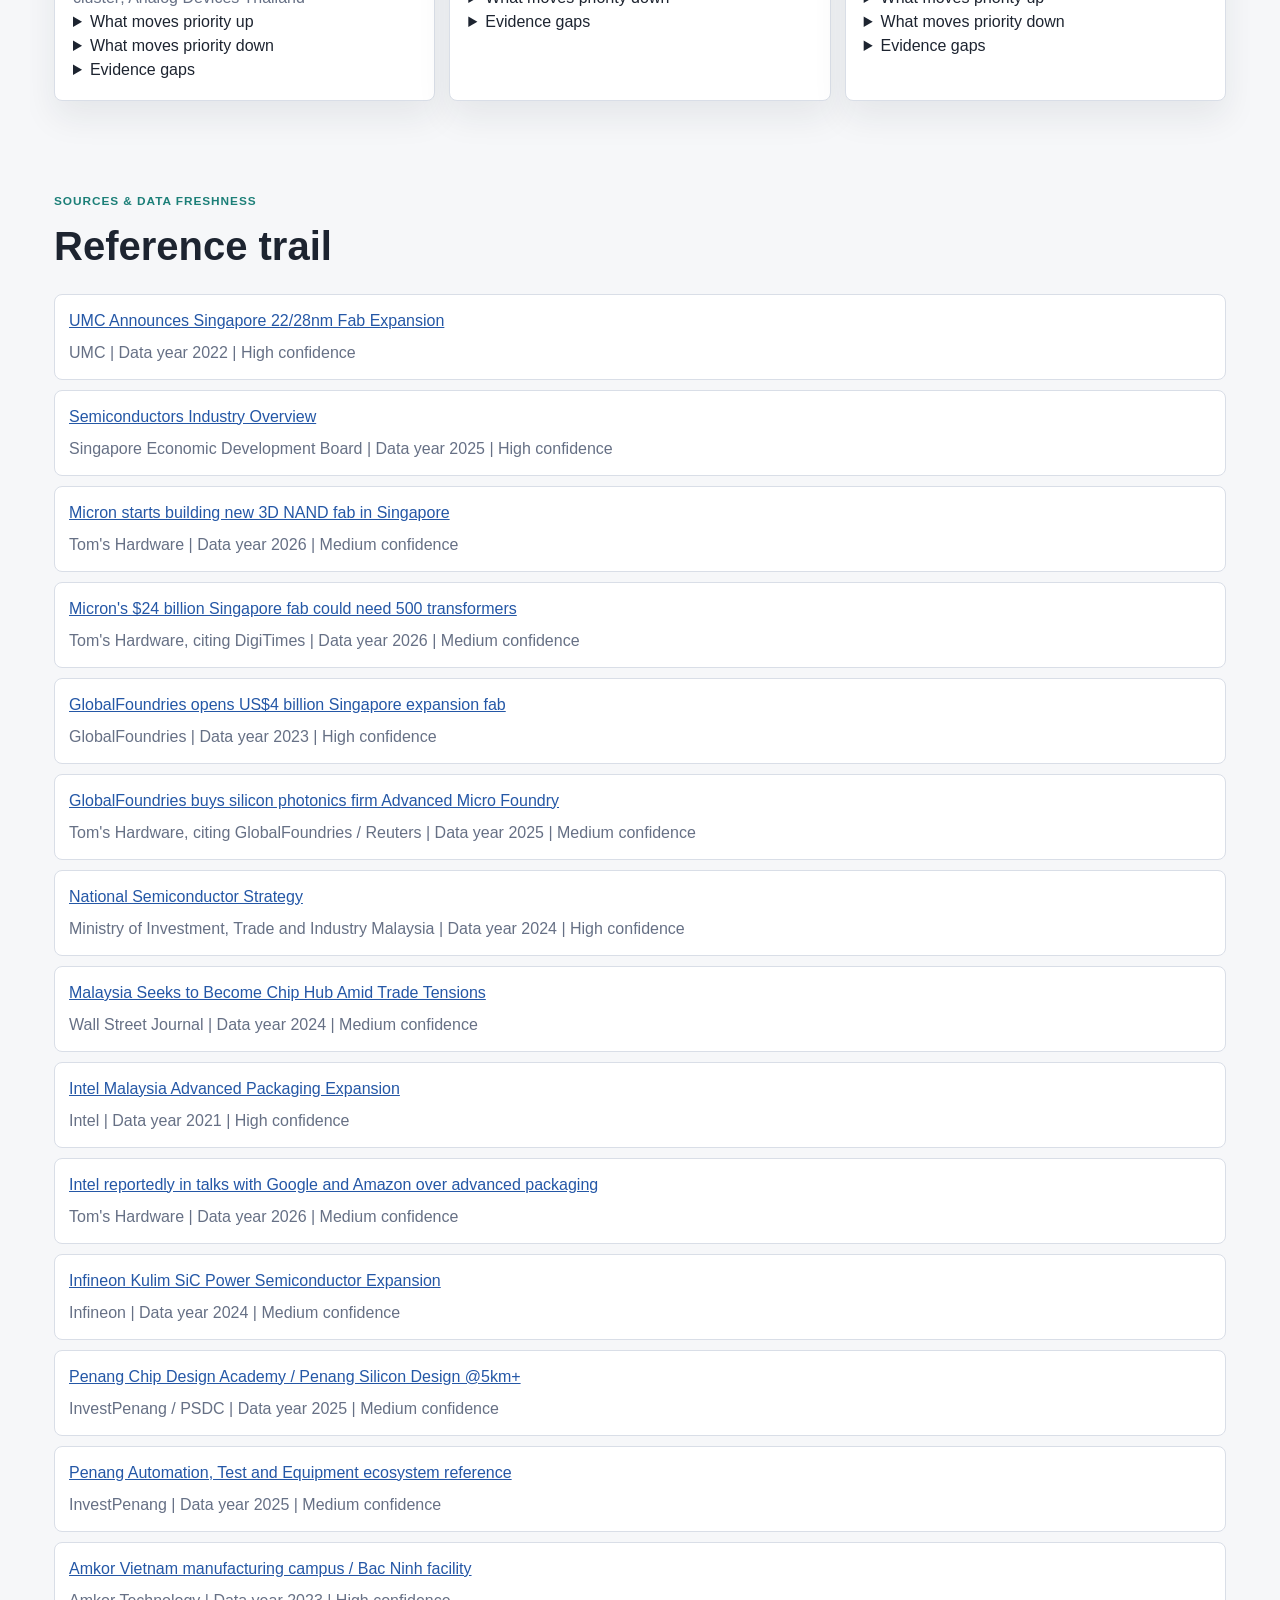
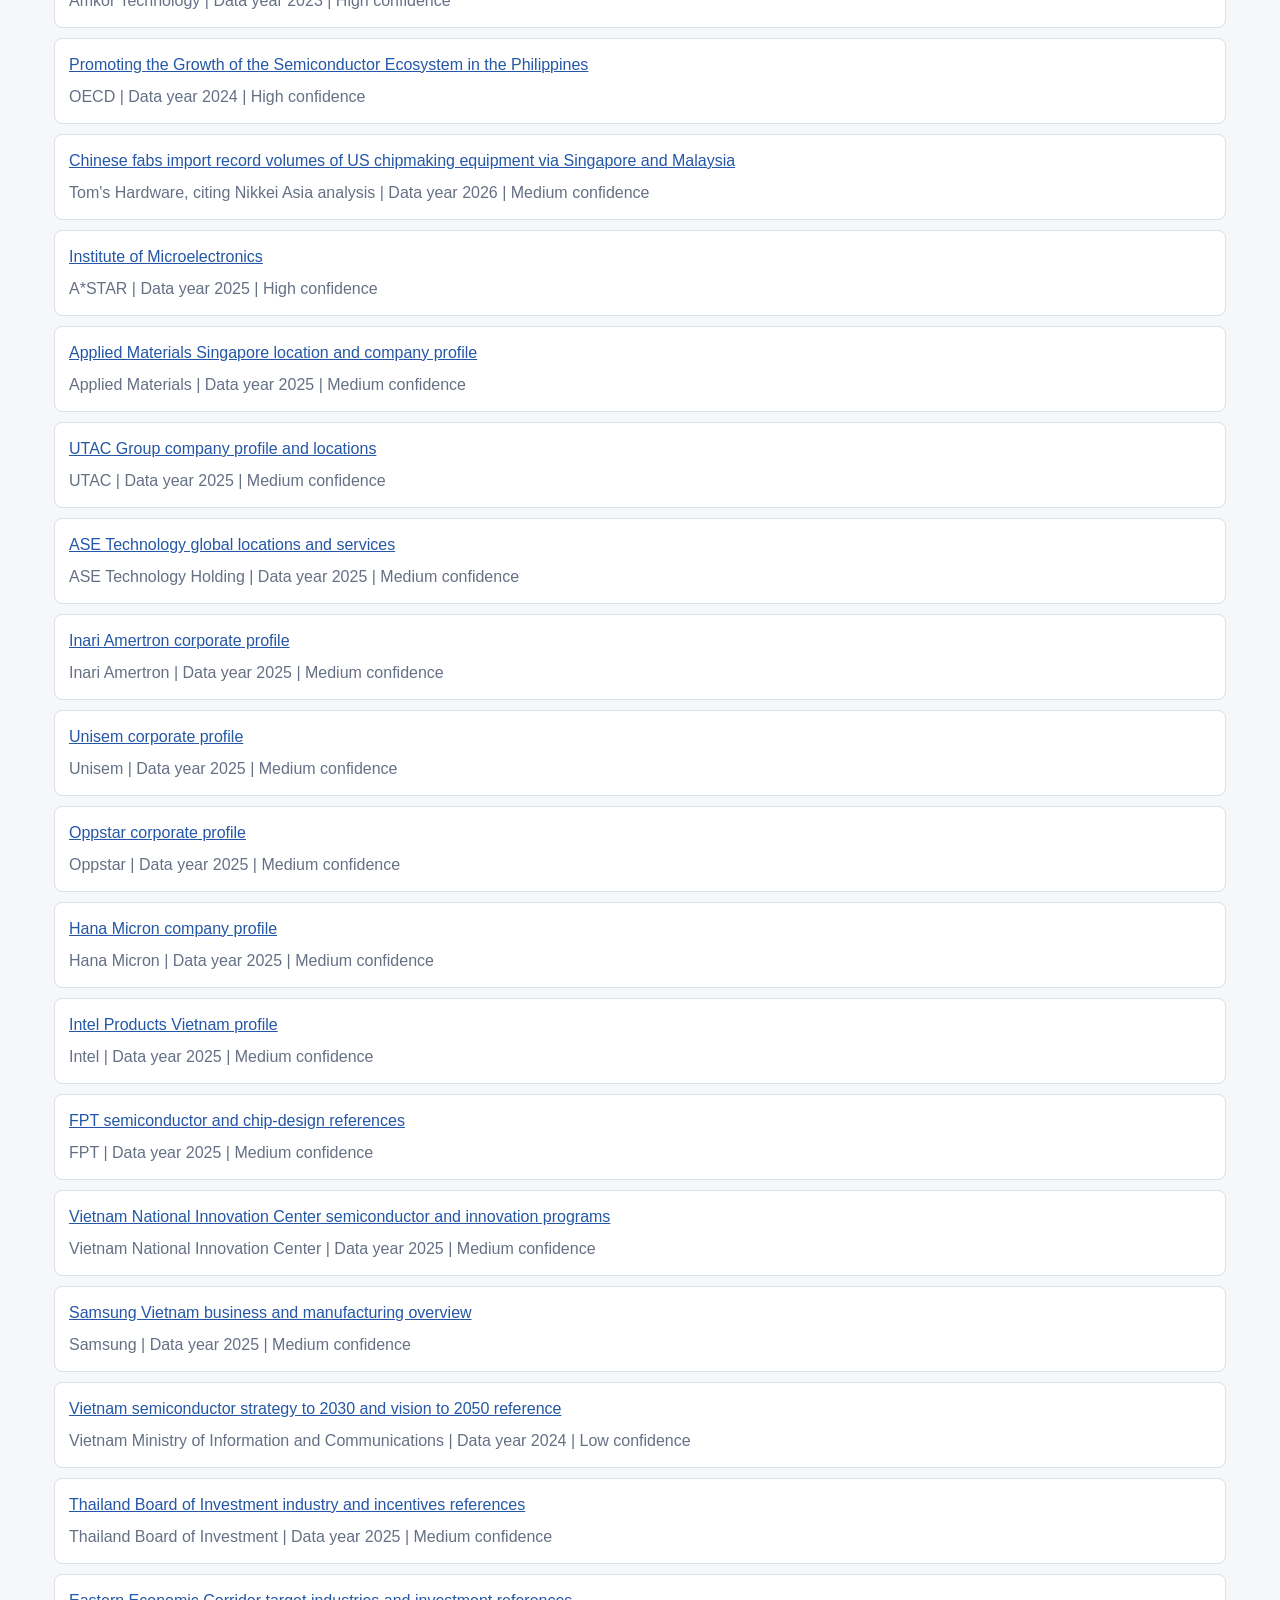
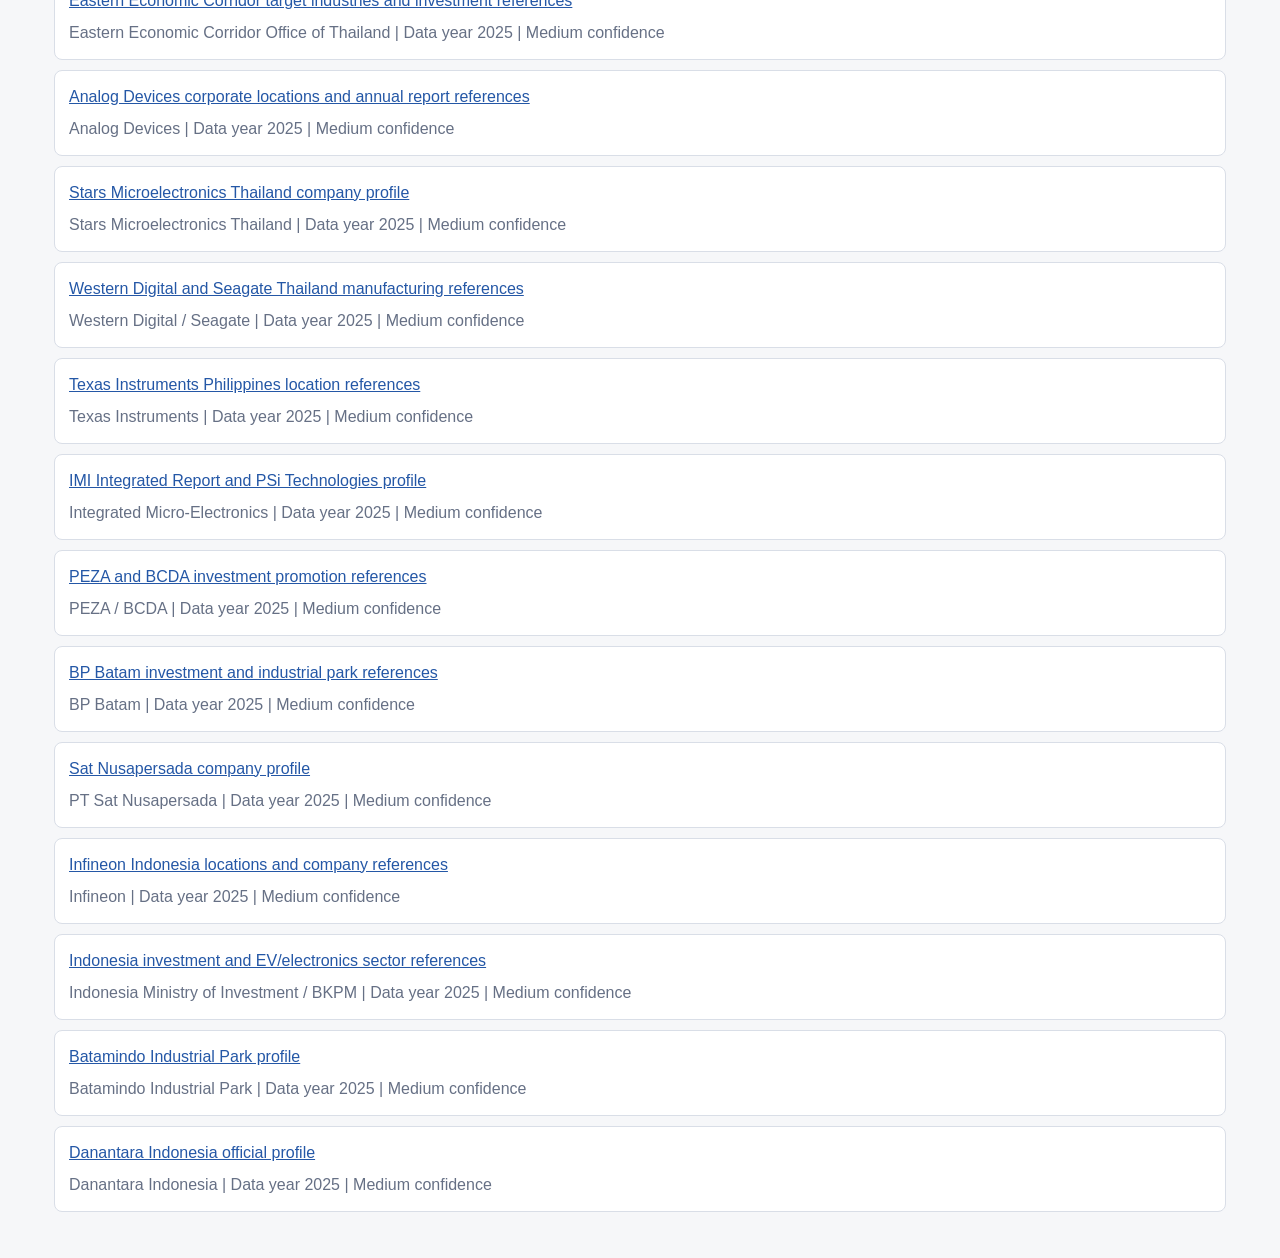
==== commit 8d06ccdc: "Add files via upload" ====
--- a/index.html
+++ b/index.html
@@ -102,17 +102,21 @@
       <section id="evidence" class="section">
         <div class="section-heading">
           <p class="eyebrow">Evidence base</p>
-          <h2>Evidence Library</h2>
-          <p>Evidence grouped by country and industry category, with badges for entity type and decision role.</p>
+          <h2>Evidence-to-Decision Map</h2>
+          <p>Evidence grouped by decision claim, showing what supports the recommendation, what needs validation, and what remains watchlist context.</p>
         </div>
         <div class="filter-stack">
           <div>
-            <p class="filter-label">Decision role</p>
-            <div id="decisionRoleFilters" class="button-row"></div>
+            <p class="filter-label">Decision claim</p>
+            <div id="claimFilters" class="button-row"></div>
           </div>
           <div>
-            <p class="filter-label">Expansion relevance</p>
-            <div id="modeFilters" class="button-row"></div>
+            <p class="filter-label">Country</p>
+            <div id="countryFilters" class="button-row"></div>
+          </div>
+          <div>
+            <p class="filter-label">Confidence</p>
+            <div id="confidenceFilters" class="button-row"></div>
           </div>
         </div>
         <div id="evidenceLibrary" class="evidence-library"></div>
--- a/styles.css
+++ b/styles.css
@@ -152,6 +152,7 @@
 .score-help,
 .evidence-card,
 .evidence-country,
+.claim-summary-card,
 .decision-card,
 .country-card,
 .source-list article,
@@ -208,6 +209,7 @@
 
 .summary-card,
 .evidence-card,
+.claim-summary-card,
 .decision-card,
 .country-card {
   padding: 18px;
@@ -431,6 +433,7 @@
 }
 
 .evidence-card p,
+.claim-summary-card p,
 .decision-card p,
 .country-card p,
 .source-list p {
@@ -459,6 +462,16 @@
 .evidence-country summary small {
   color: var(--muted);
   font-weight: 700;
+}
+
+.claim-summary-card {
+  margin: 0 18px 18px;
+  box-shadow: none;
+  background: #f8fbff;
+}
+
+.claim-summary-card h3 {
+  margin: 0 0 8px;
 }
 
 .evidence-type-groups {
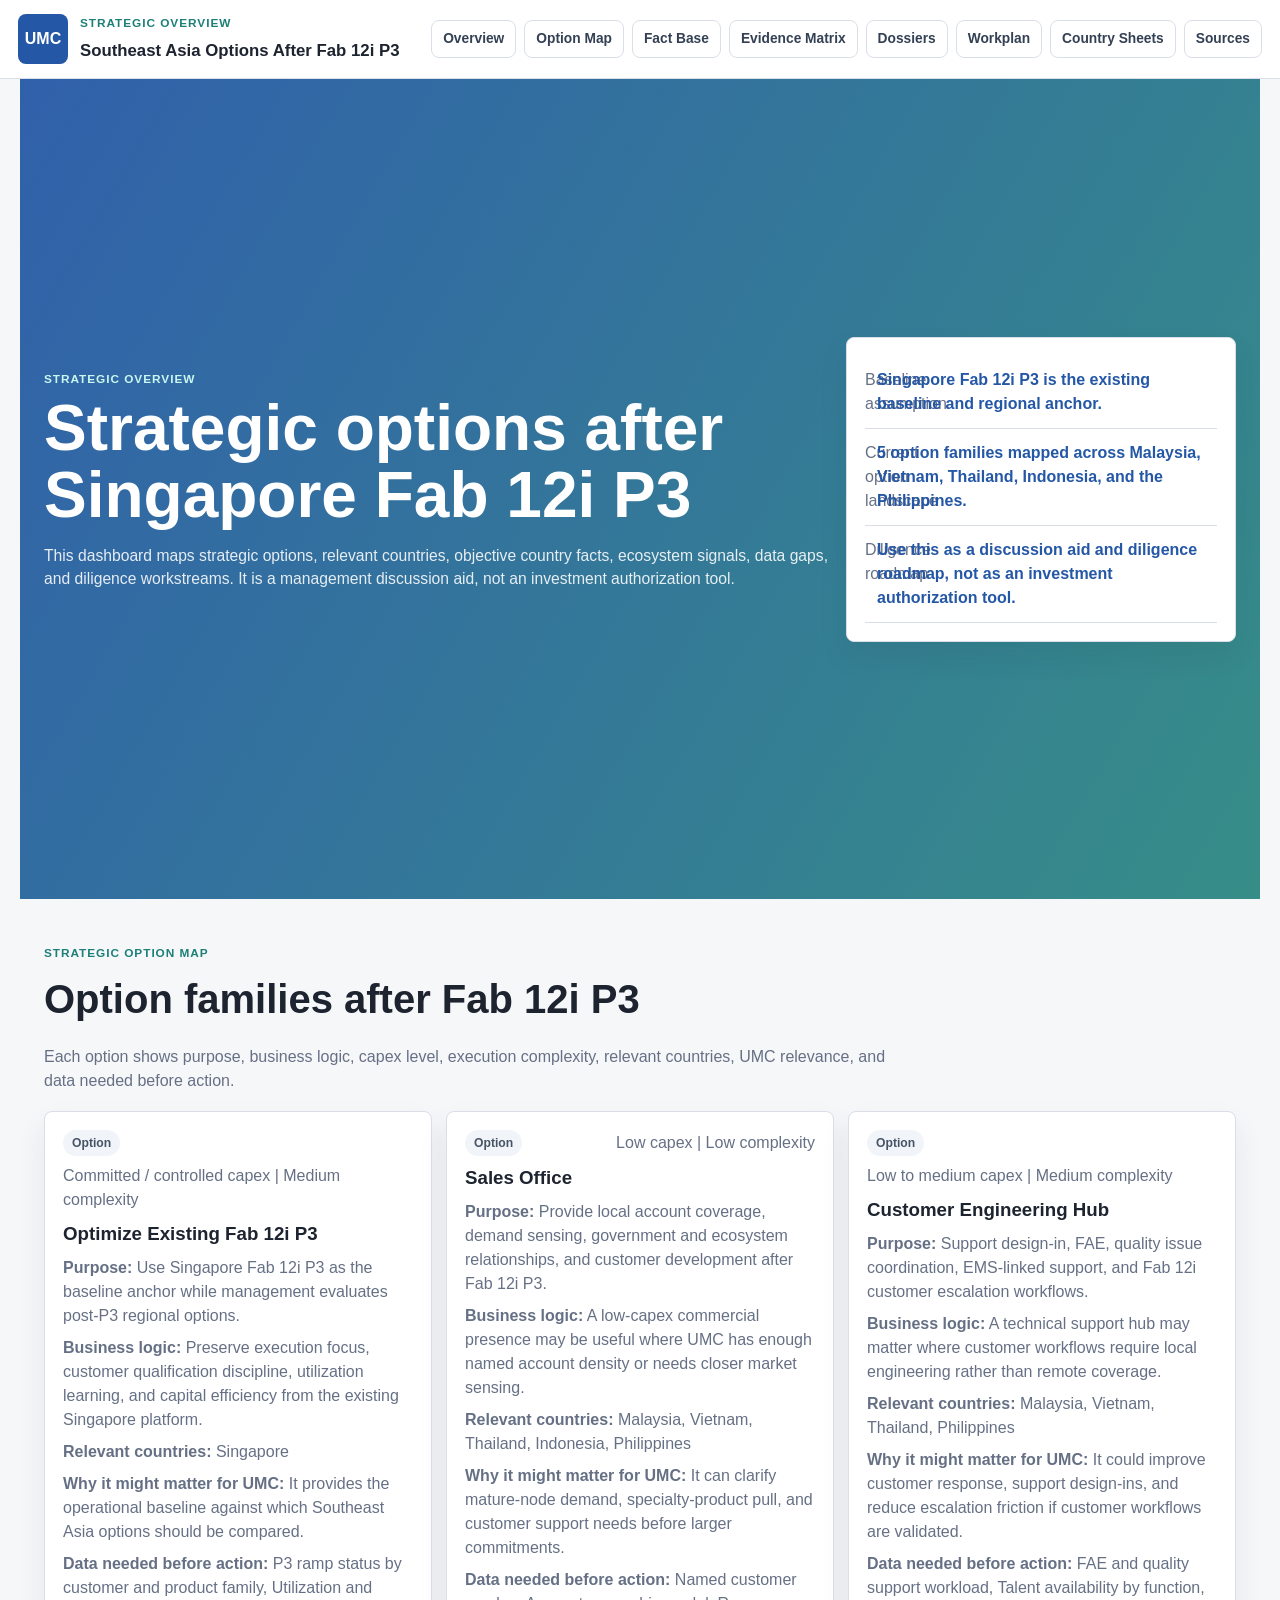
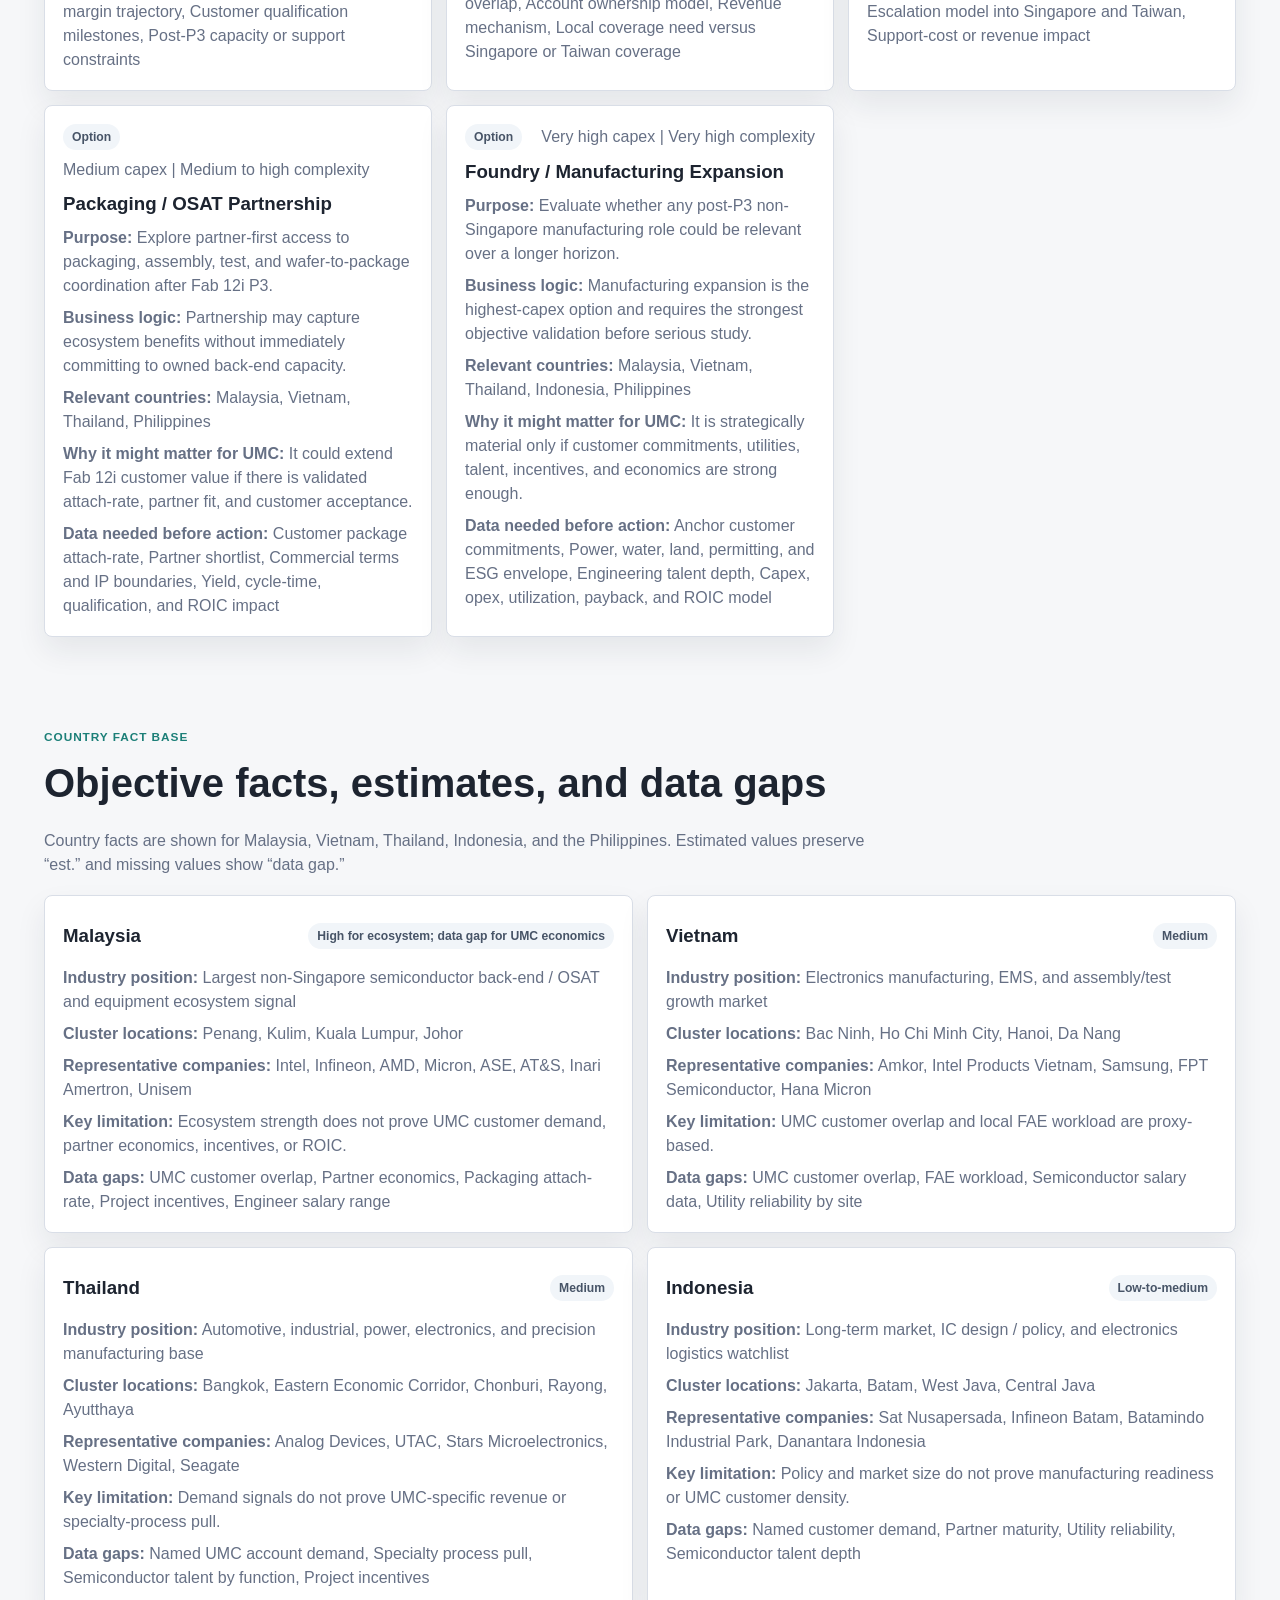
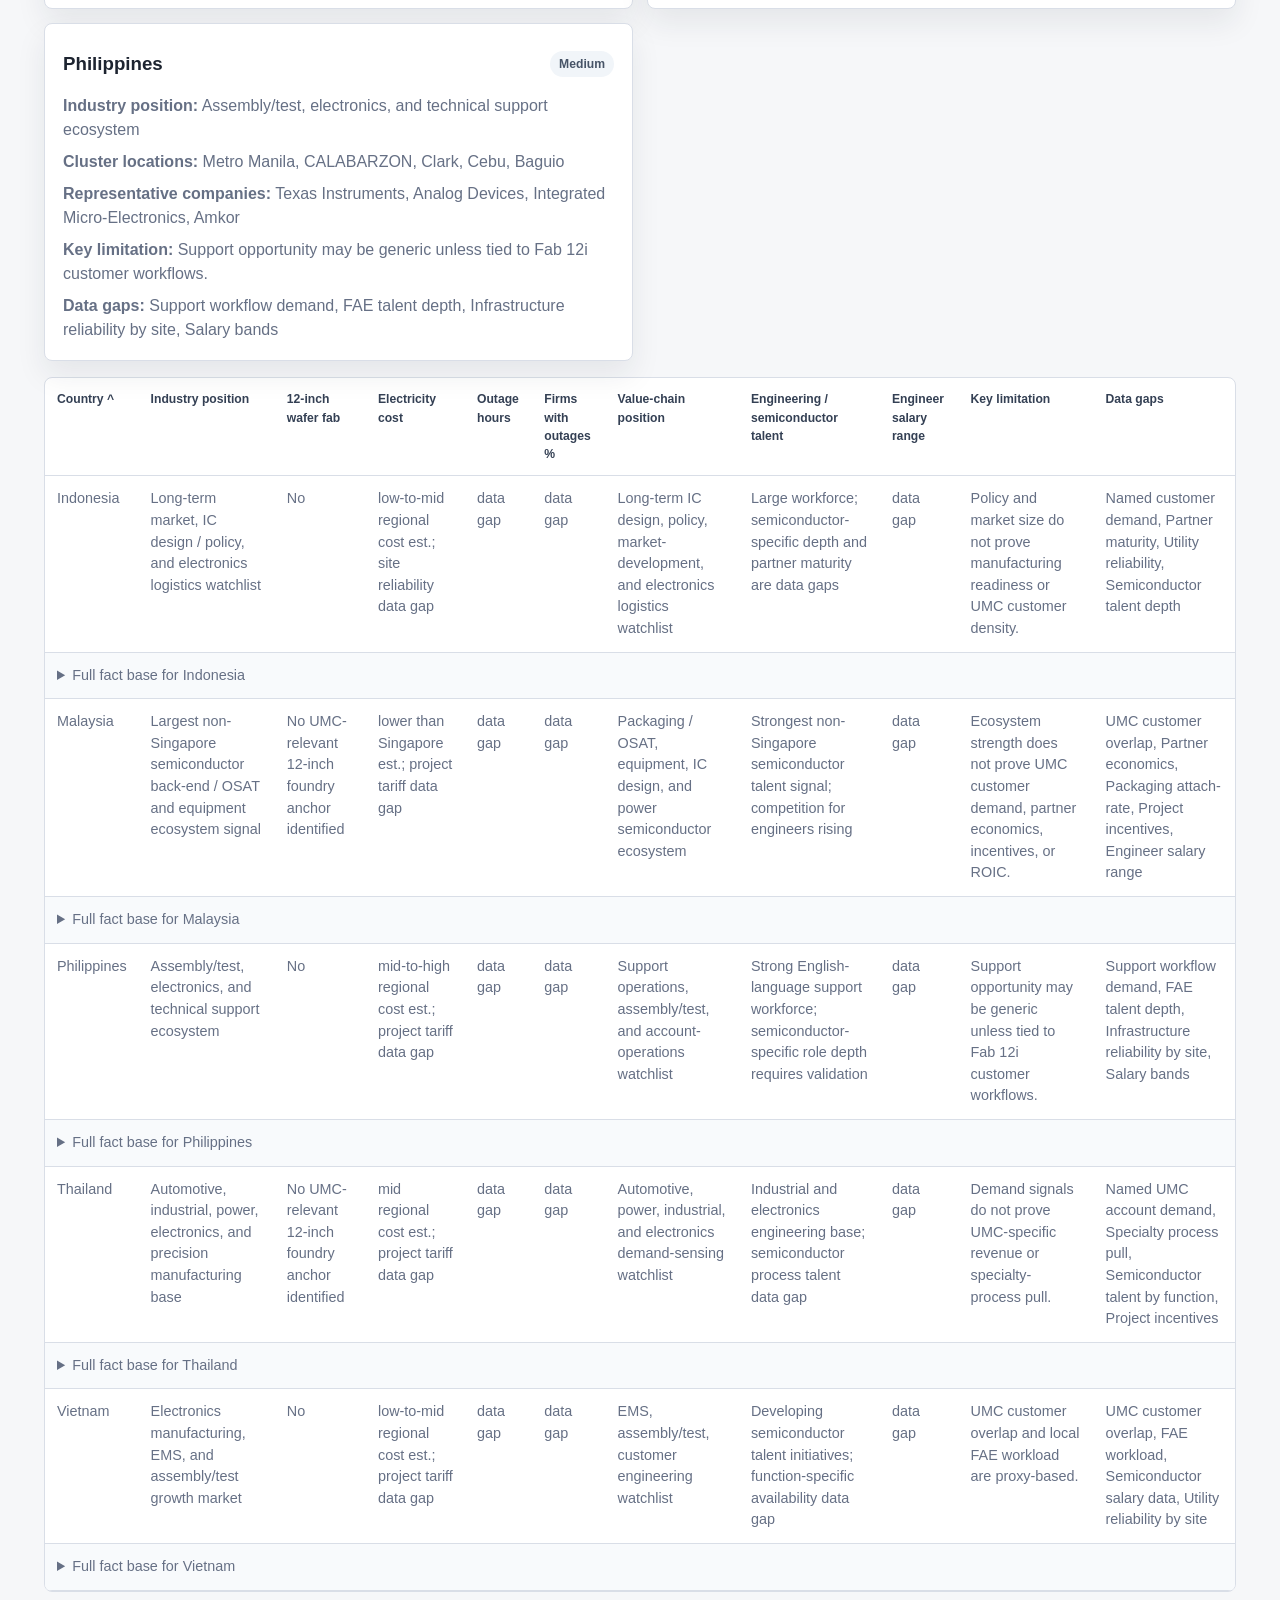
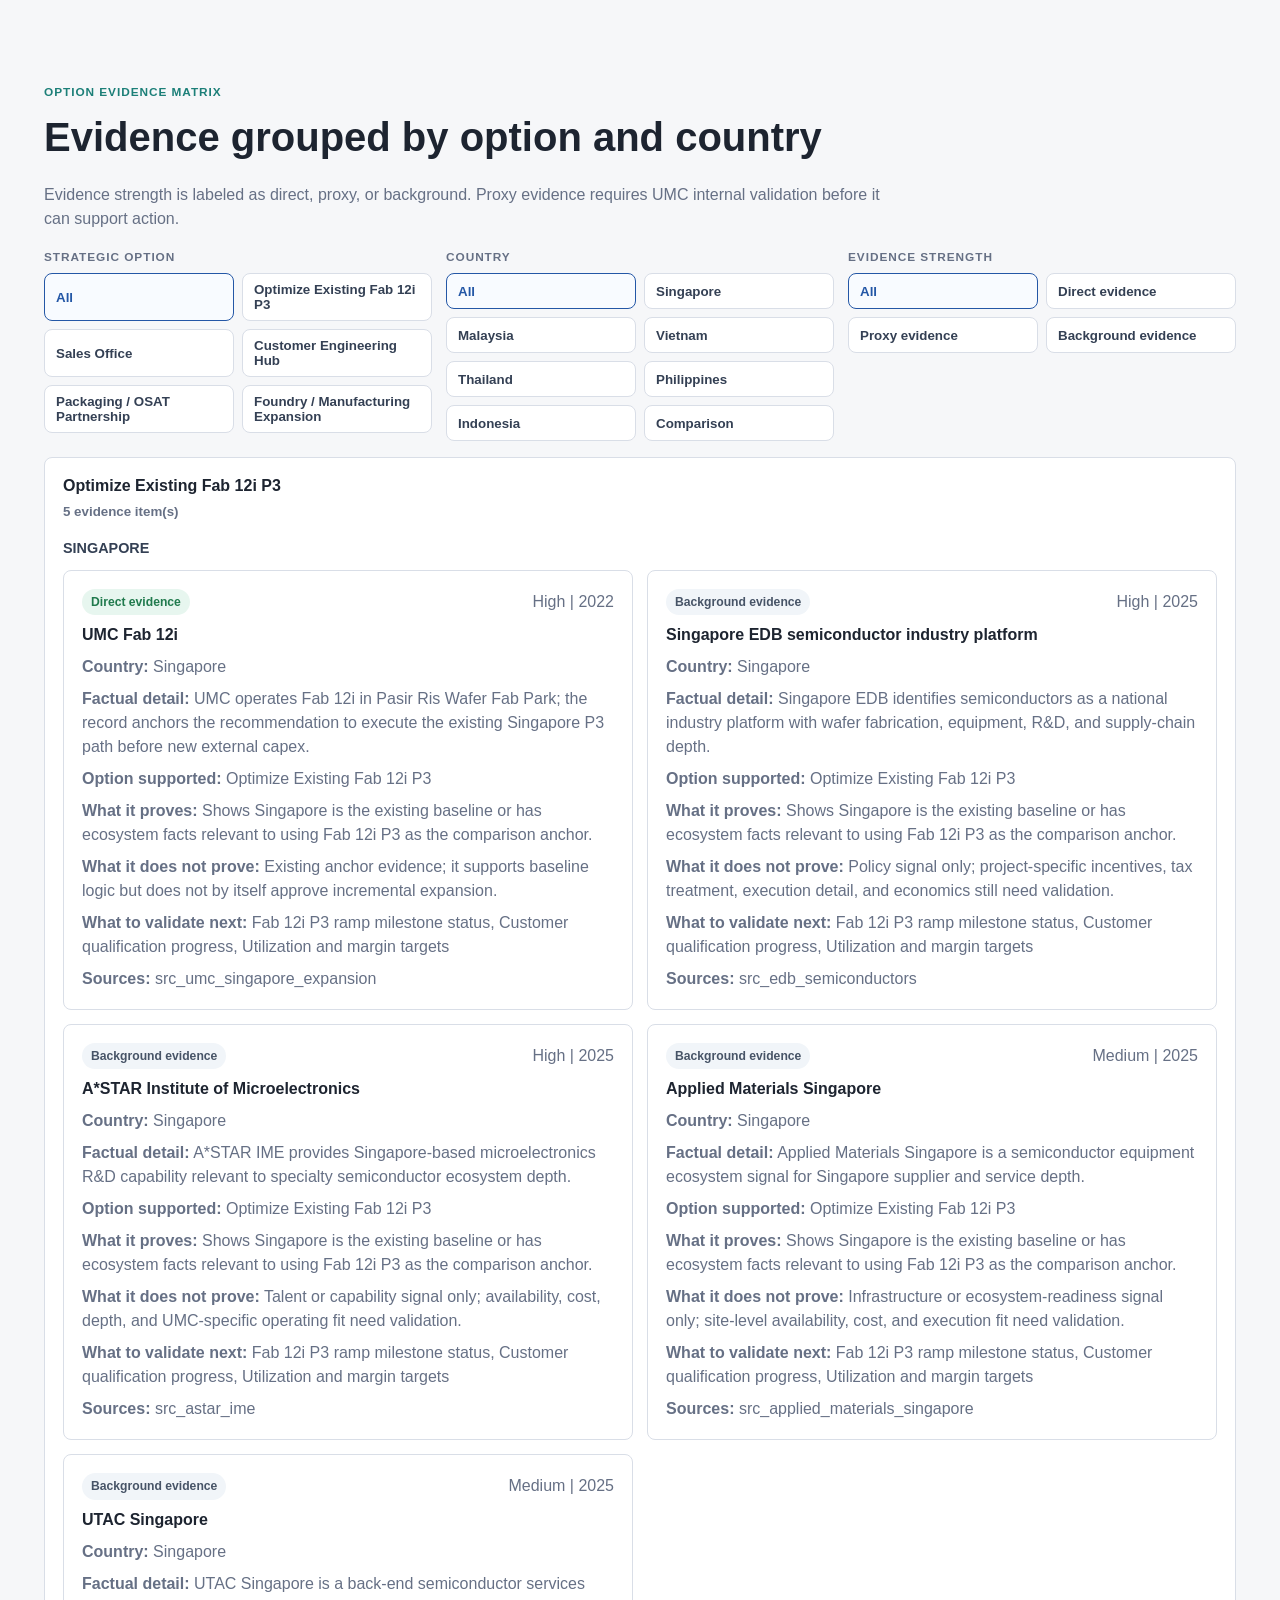
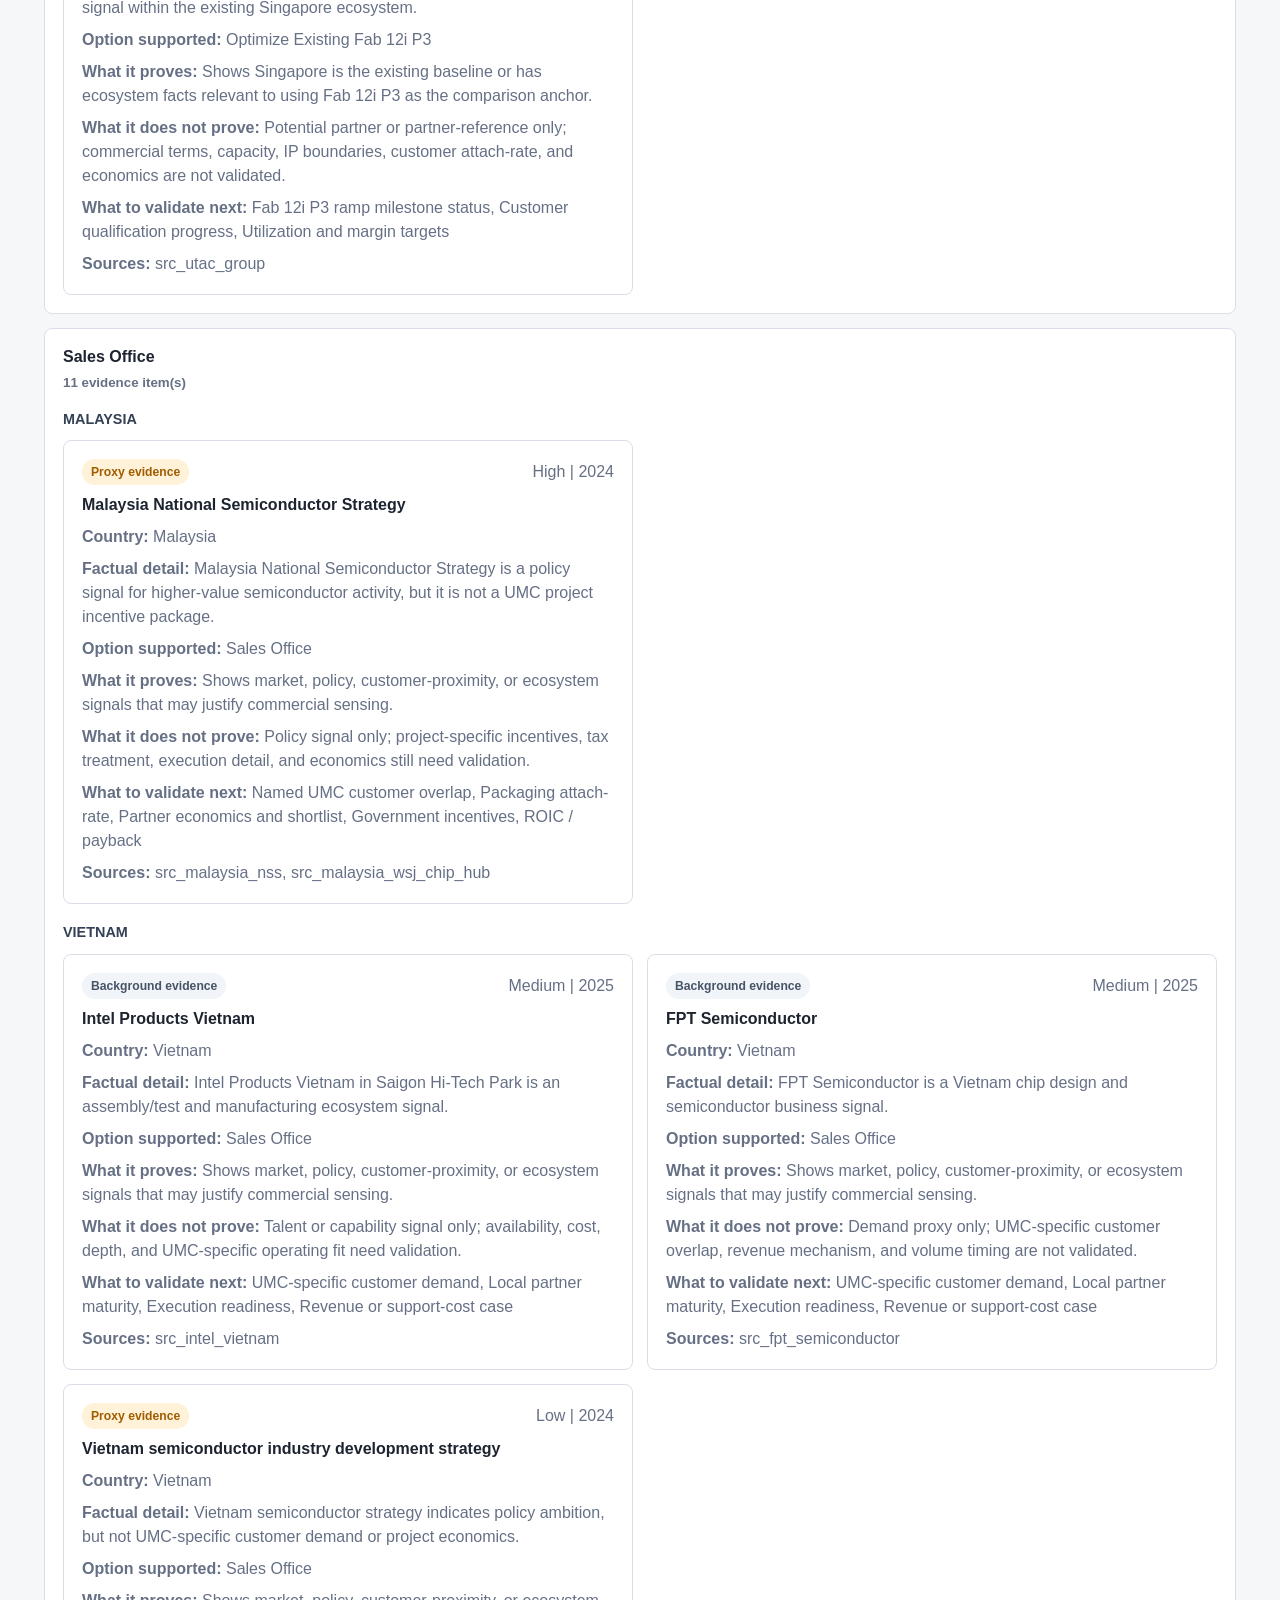
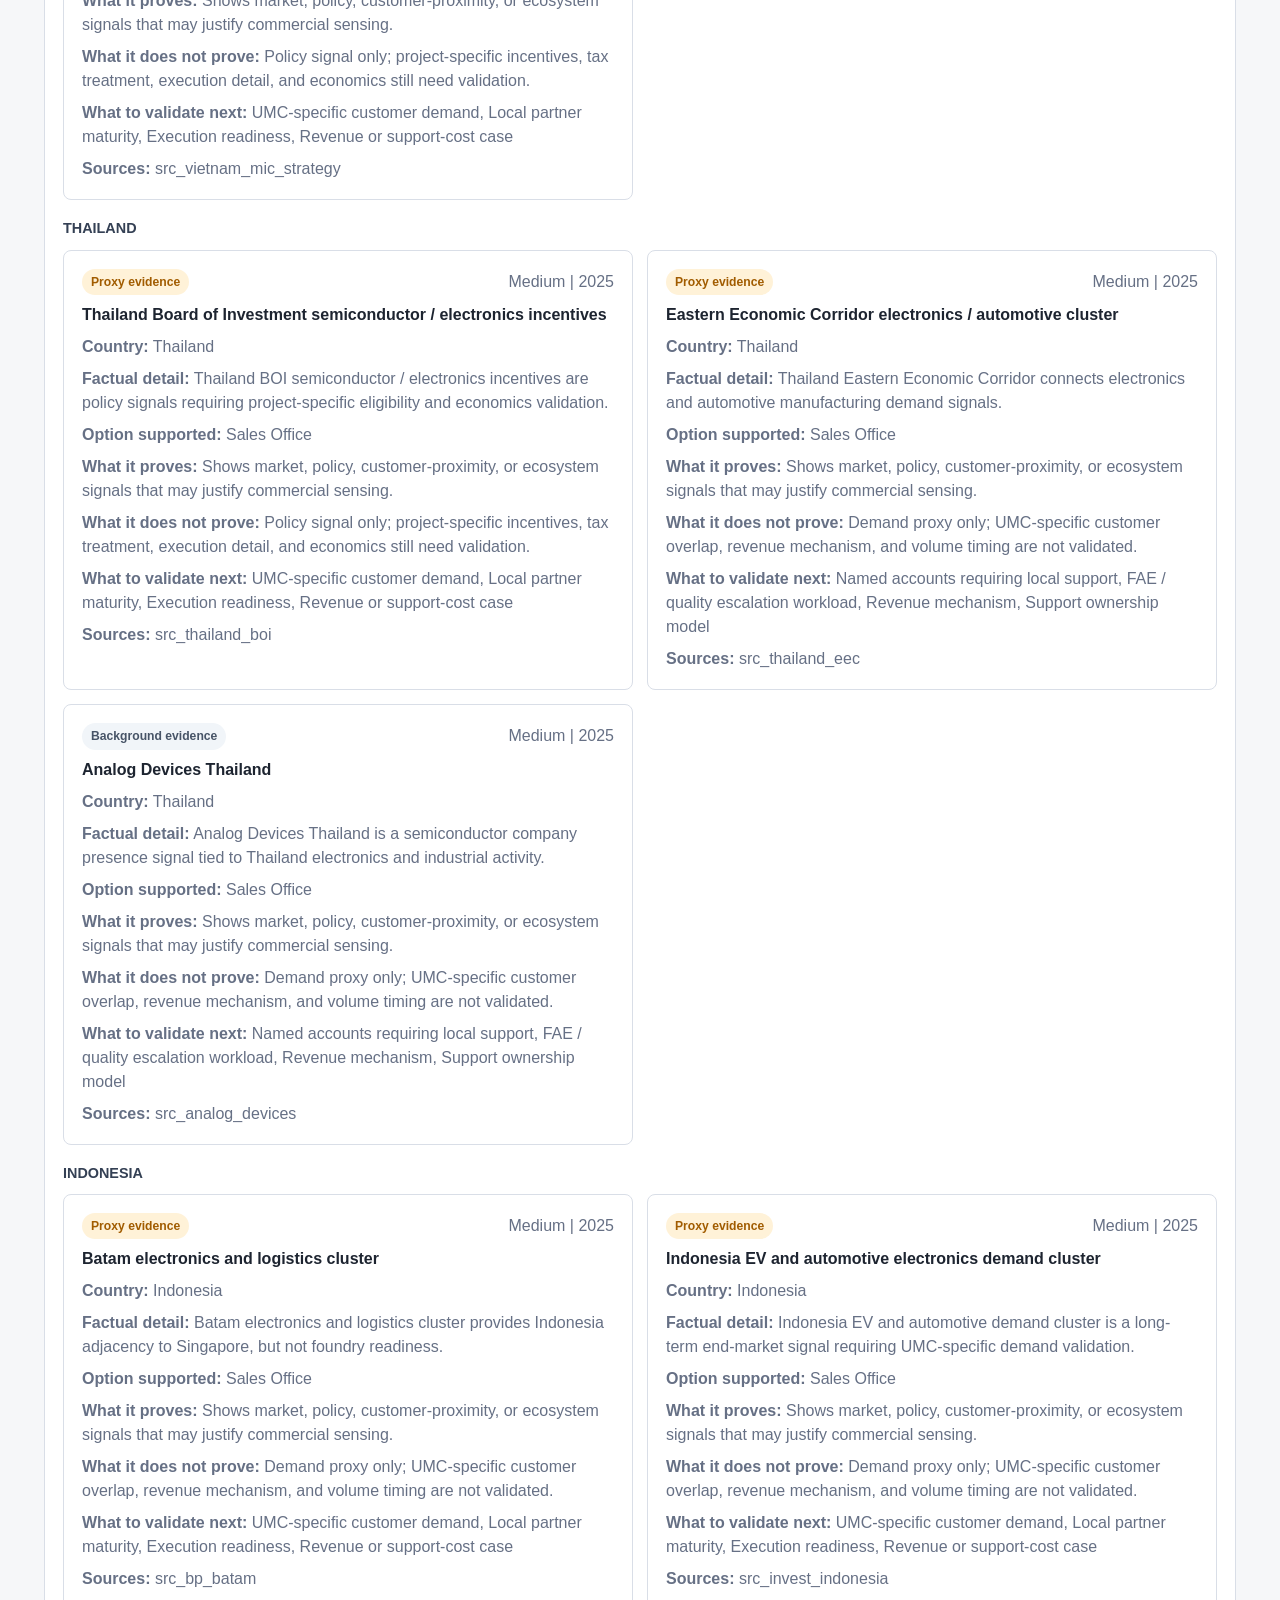
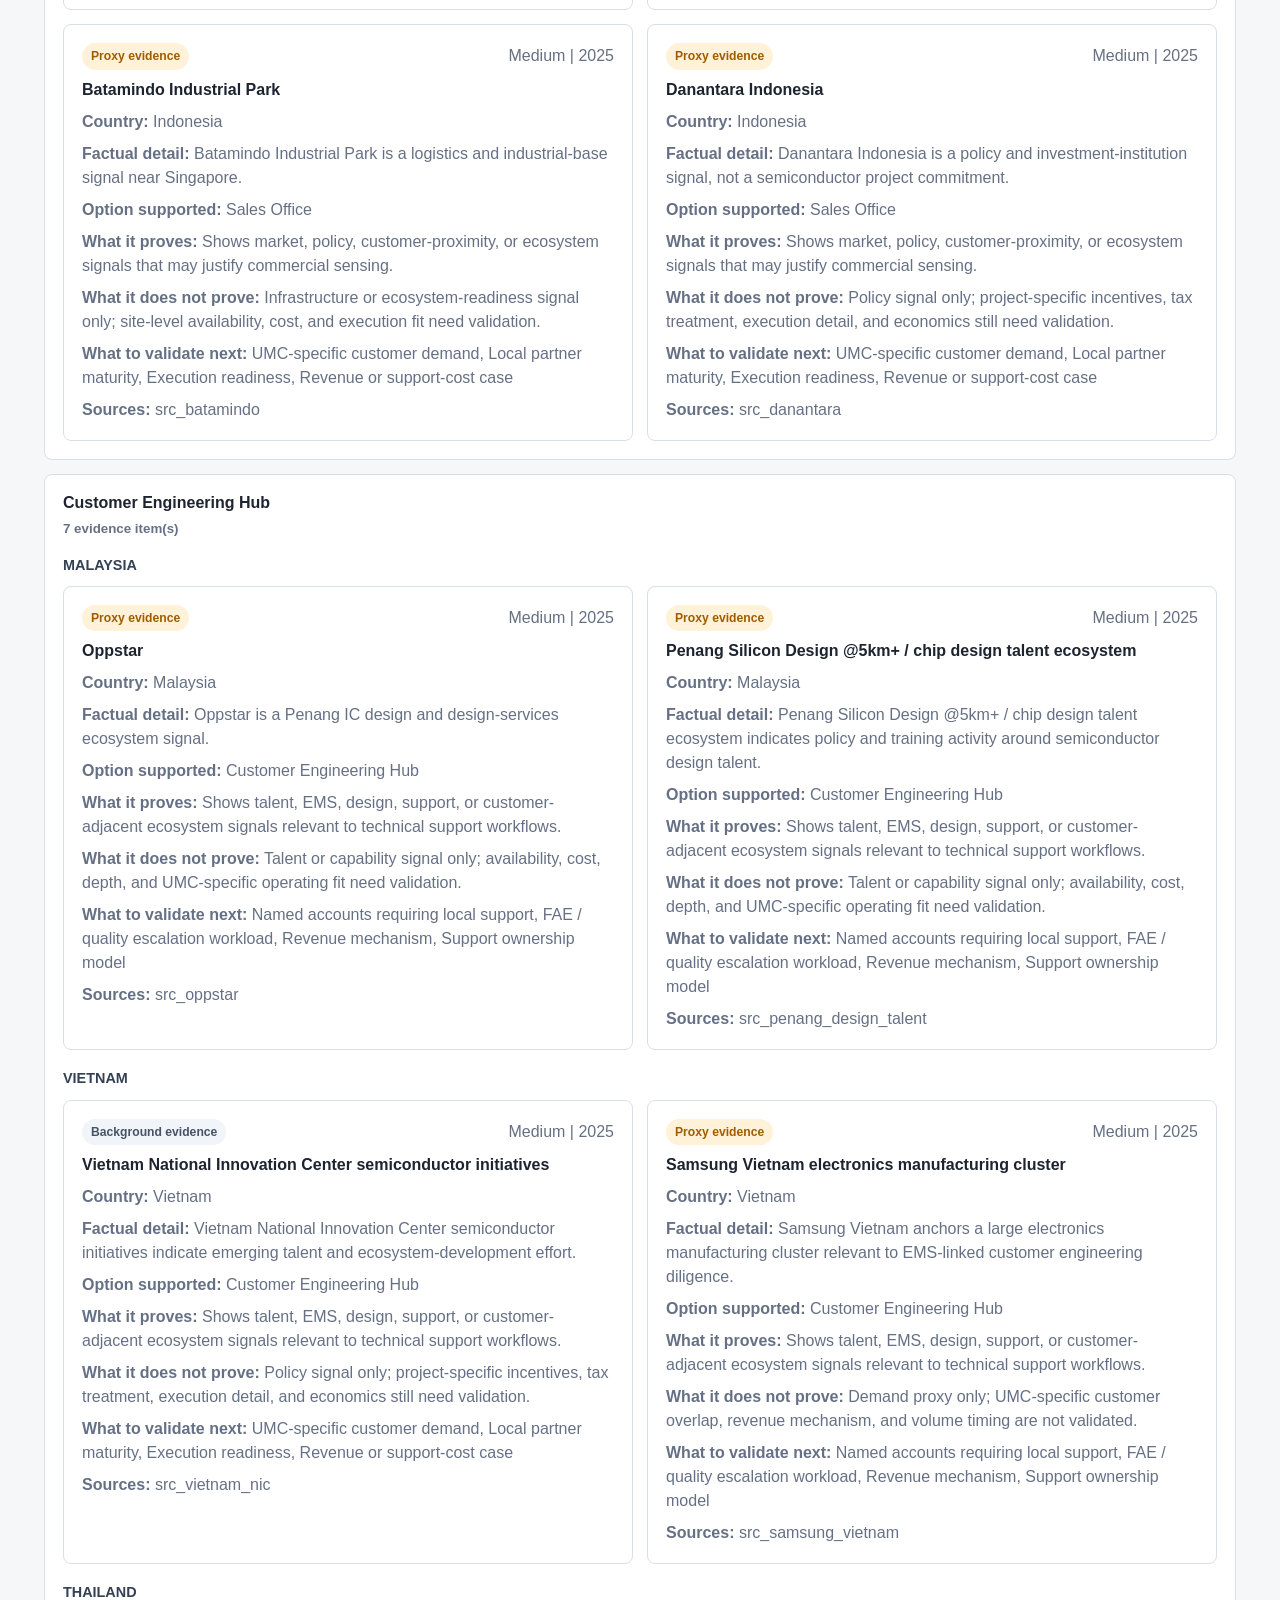
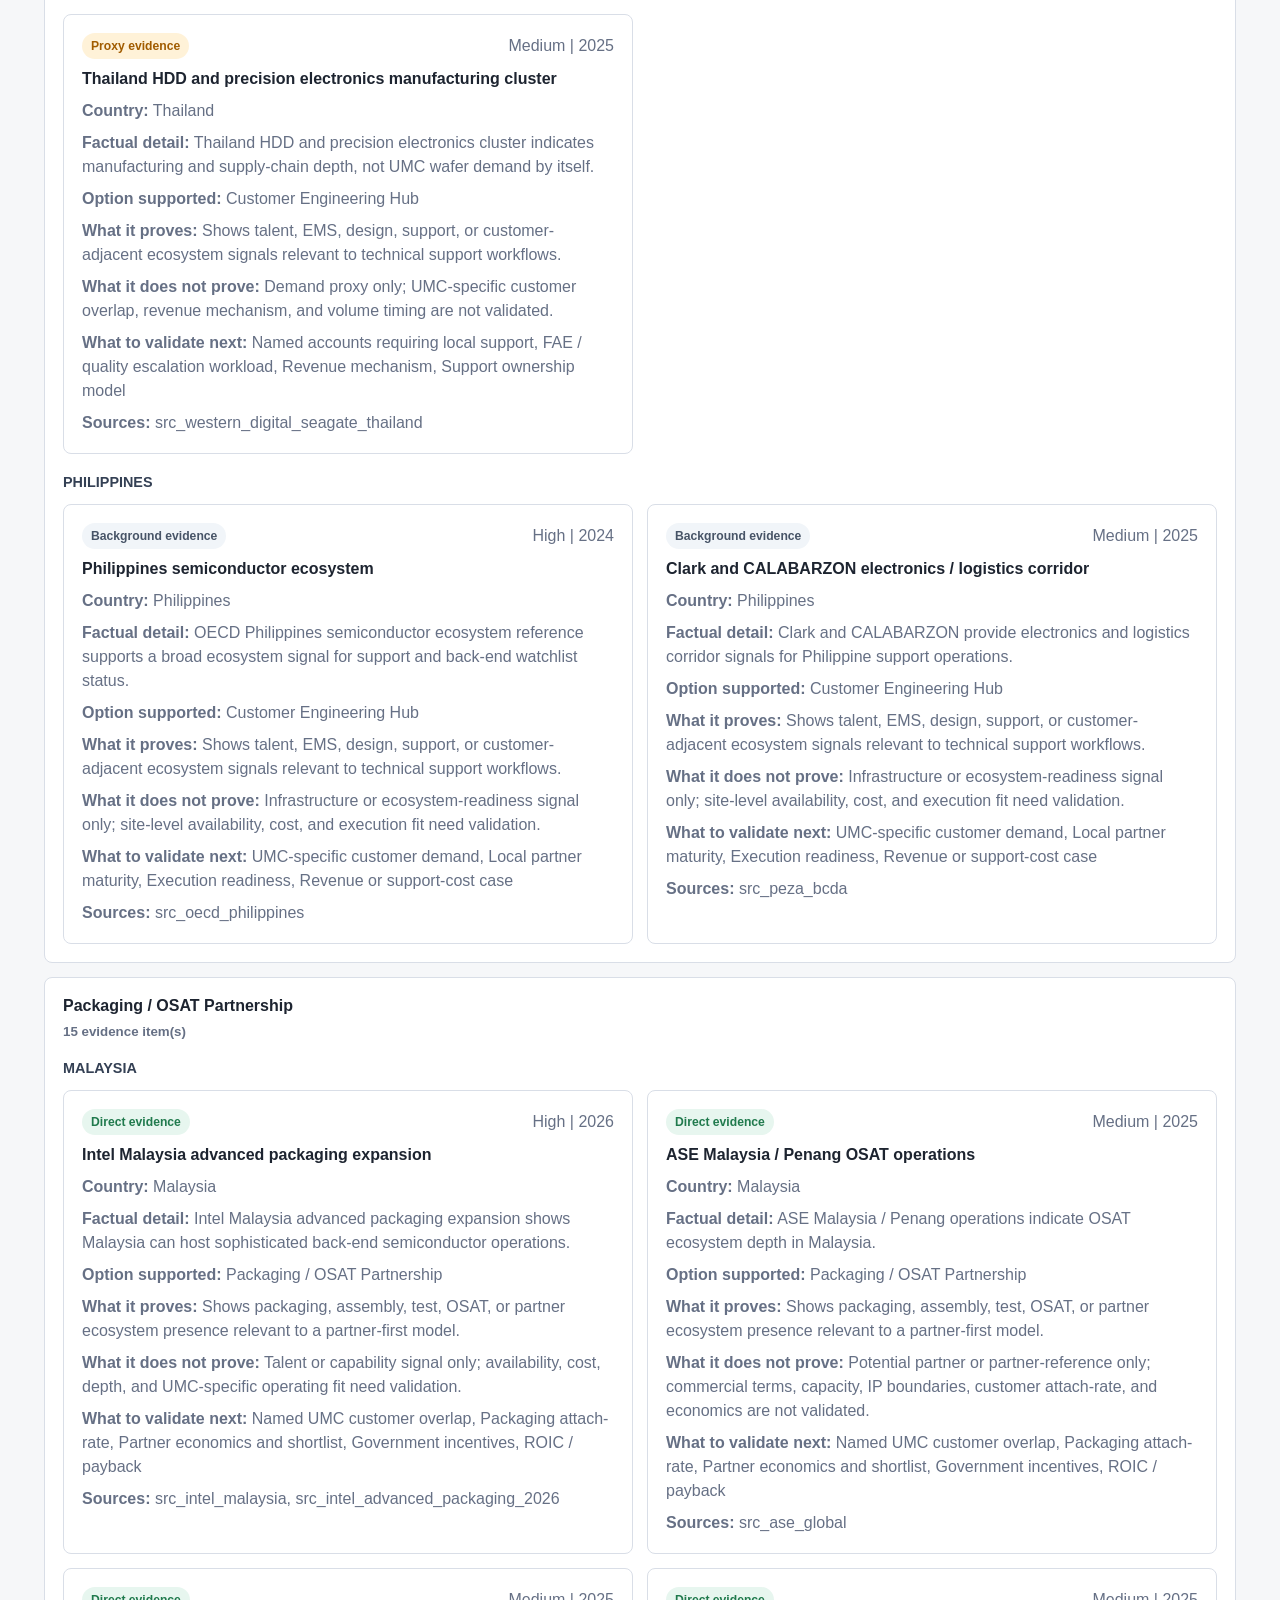
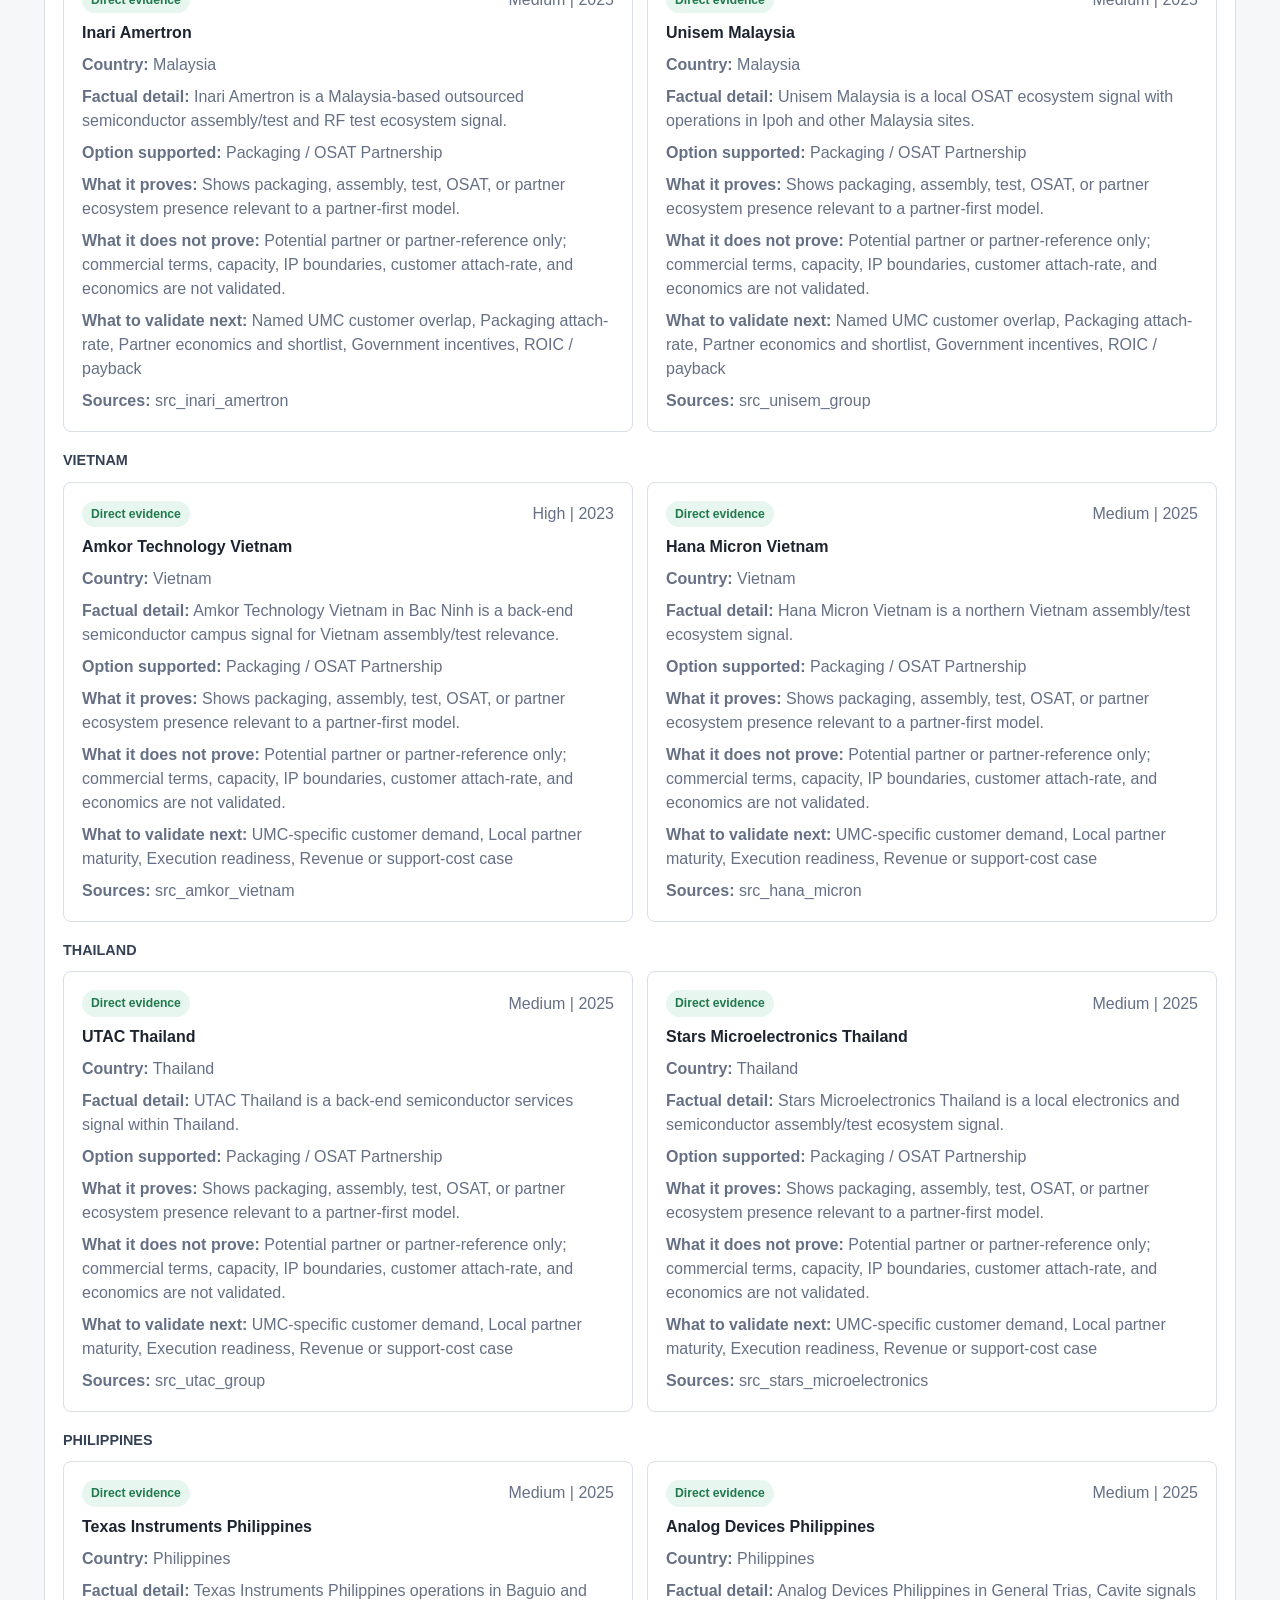
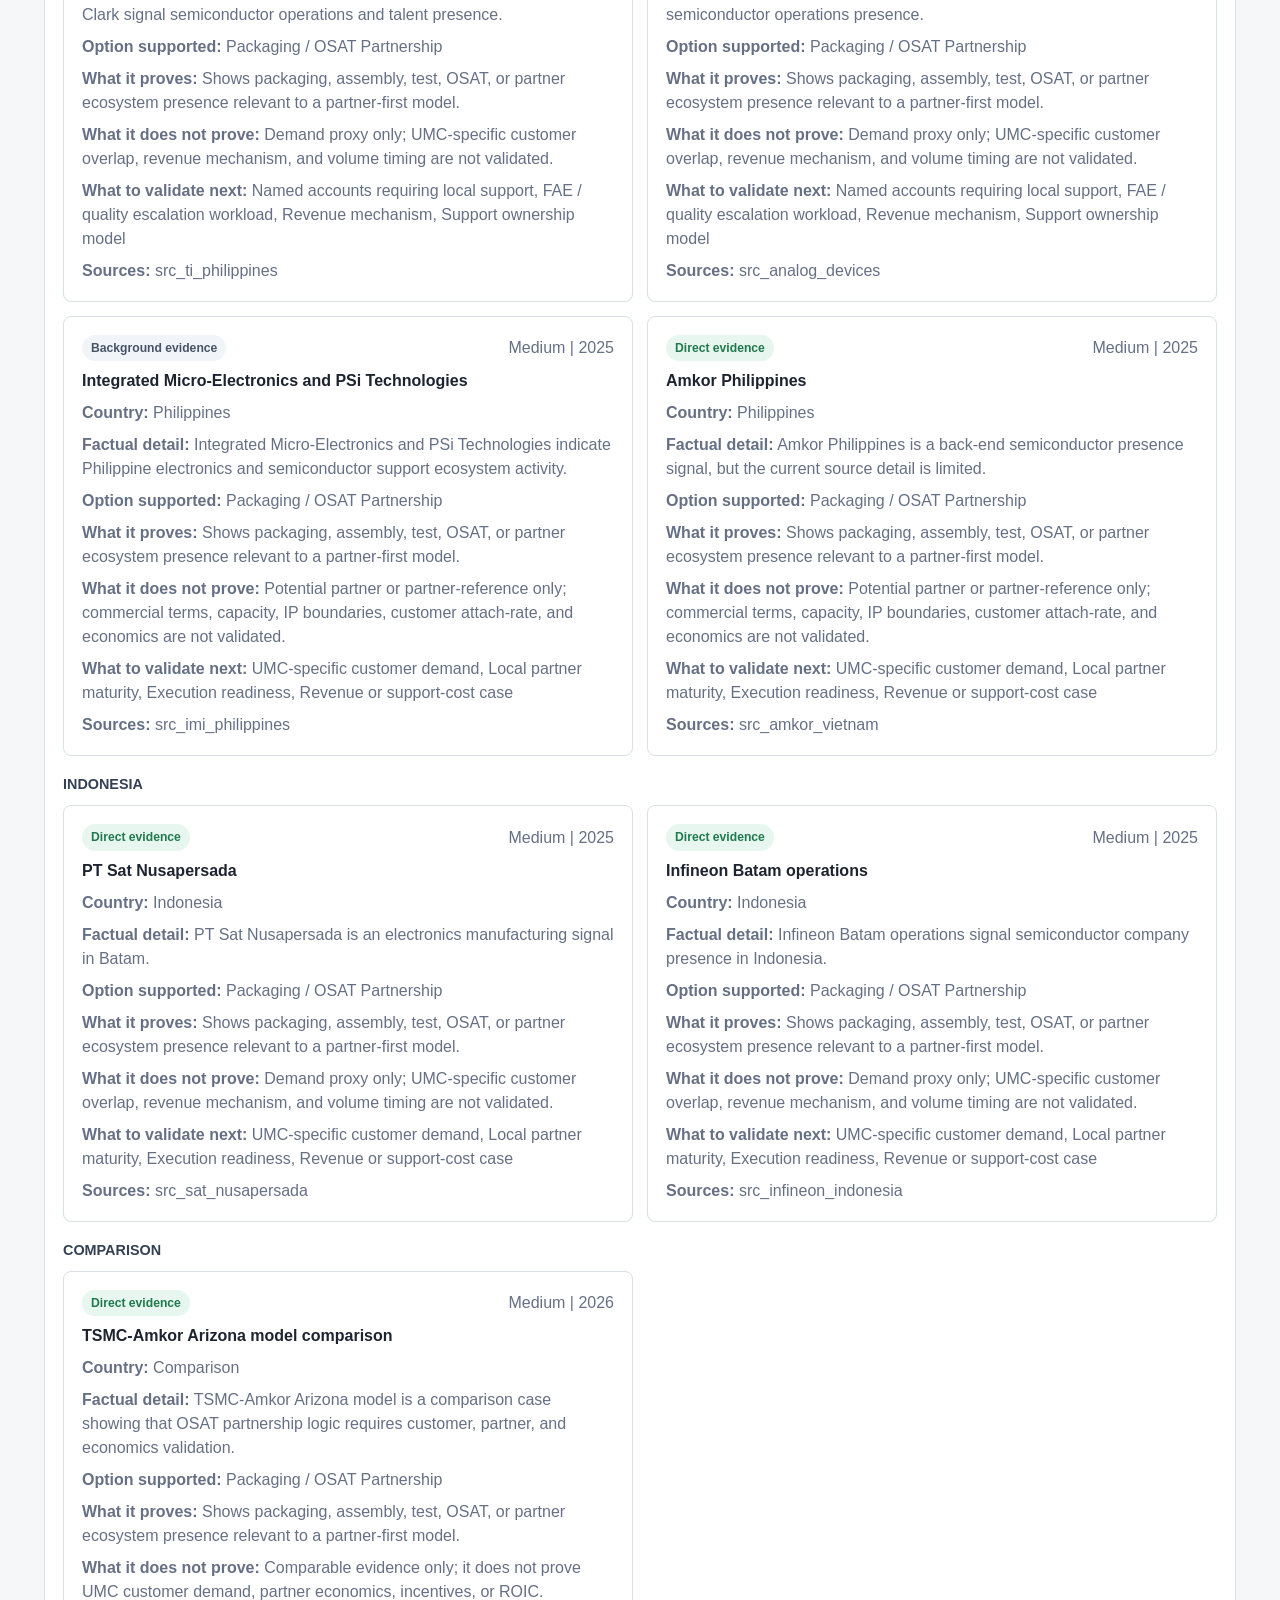
==== commit fb4962fa: "Add files via upload" ====
--- a/index.html
+++ b/index.html
@@ -3,7 +3,7 @@
   <head>
     <meta charset="utf-8">
     <meta name="viewport" content="width=device-width, initial-scale=1">
-    <title>UMC Southeast Asia Expansion Dashboard</title>
+    <title>UMC Southeast Asia Strategic Overview</title>
     <link rel="stylesheet" href="styles.css">
   </head>
   <body>
@@ -11,158 +11,144 @@
       <div class="brand">
         <span class="brand-mark">UMC</span>
         <div>
-          <p class="eyebrow">Stage 0 strategic screening</p>
-          <h1>Southeast Asia Expansion Dashboard</h1>
+          <p class="eyebrow">Strategic overview</p>
+          <h1>Southeast Asia Options After Fab 12i P3</h1>
         </div>
       </div>
       <nav class="nav" aria-label="Dashboard sections">
-        <a href="#summary">Summary</a>
-        <a href="#scorecard">Scorecard</a>
-        <a href="#evidence">Evidence</a>
-        <a href="#decision-funnel">Decision Funnel</a>
-        <a href="#countries">Country Profiles</a>
+        <a href="#overview">Overview</a>
+        <a href="#options">Option Map</a>
+        <a href="#facts">Fact Base</a>
+        <a href="#evidence">Evidence Matrix</a>
+        <a href="#cases">Dossiers</a>
+        <a href="#workplan">Workplan</a>
+        <a href="#countries">Country Sheets</a>
         <a href="#sources">Sources</a>
       </nav>
     </header>
 
     <main>
-      <section id="summary" class="section hero">
+      <section id="overview" class="section hero">
         <div class="hero-copy">
-          <p class="eyebrow">Management question</p>
-          <h2>Should UMC expand externally now, or focus on Fab 12i P3 execution?</h2>
-          <p>This dashboard is a Stage 0 strategic screening tool. It helps prioritize diligence targets, but does not replace ROIC modeling, customer validation, partner negotiation, government incentive confirmation, or engineering feasibility assessment.</p>
+          <p class="eyebrow">Strategic Overview</p>
+          <h2 id="overviewTitle">Strategic options after Singapore Fab 12i P3</h2>
+          <p>This dashboard maps strategic options, relevant countries, objective country facts, ecosystem signals, data gaps, and diligence workstreams. It is a management discussion aid, not an investment authorization tool.</p>
         </div>
         <aside class="hero-panel">
-          <label class="toggle-row">
-            <input id="baselineToggle" type="checkbox" checked>
-            <span>Treat Singapore Fab 12i as existing baseline</span>
-          </label>
-          <p id="baselineNote" class="muted"></p>
-          <div id="baselineCard"></div>
+          <div class="panel-row">
+            <span>Baseline assumption</span>
+            <strong id="baselineAssumption">Singapore Fab 12i P3 is the existing baseline and regional anchor.</strong>
+          </div>
+          <div class="panel-row">
+            <span>Current option landscape</span>
+            <strong id="optionLandscape">Loading options...</strong>
+          </div>
+          <div class="panel-row">
+            <span>Diligence roadmap</span>
+            <strong id="roadmapNote">Loading workstreams...</strong>
+          </div>
         </aside>
       </section>
 
-      <section class="section summary-grid" aria-label="Executive summary">
-        <article class="summary-card">
-          <span>Top next-step option</span>
-          <strong id="topRecommendation">Loading</strong>
-          <p id="topRecommendationText">Loading screening output...</p>
-        </article>
-        <article class="summary-card">
-          <span>Most realistic entry mode</span>
-          <strong id="topMode">-</strong>
-          <p>Committed Fab 12i P3 execution is preferred before new external capex unless triggers are validated.</p>
-        </article>
-        <article class="summary-card">
-          <span>Key caveat</span>
-          <strong>Stage 0 only</strong>
-          <p>High score means worth deeper diligence, not approve investment.</p>
-        </article>
+      <section id="options" class="section">
+        <div class="section-heading">
+          <p class="eyebrow">Strategic Option Map</p>
+          <h2>Option families after Fab 12i P3</h2>
+          <p>Each option shows purpose, business logic, capex level, execution complexity, relevant countries, UMC relevance, and data needed before action.</p>
+        </div>
+        <div id="optionCards" class="strategy-grid"></div>
       </section>
 
-      <section id="scorecard" class="section">
+      <section id="facts" class="section">
         <div class="section-heading">
-          <p class="eyebrow">Strategic scorecard</p>
-          <h2>Country x expansion mode matrix</h2>
-          <p>Scores are screening signals for prioritizing diligence targets.</p>
+          <p class="eyebrow">Country Fact Base</p>
+          <h2>Objective facts, estimates, and data gaps</h2>
+          <p>Country facts are shown for Malaysia, Vietnam, Thailand, Indonesia, and the Philippines. Estimated values preserve “est.” and missing values show “data gap.”</p>
         </div>
-        <div class="scorecard-tools">
-          <div>
-            <p class="filter-label">Scoring lens</p>
-            <div id="lensSelector" class="button-row"></div>
-          </div>
-          <details class="score-help">
-            <summary>How to read the score</summary>
-            <ul>
-              <li>Raw scores are 1-5 directional estimates.</li>
-              <li>Lens weights convert raw scores into a 0-100 ranking.</li>
-              <li>The score is a screening signal, not an investment decision.</li>
-              <li>High score means worth deeper diligence, not approve investment.</li>
-              <li>Final decisions require ROIC, capex, customer validation, partner validation, and government incentive review.</li>
-            </ul>
-          </details>
-        </div>
-        <div id="customWeightsPanel" class="custom-panel"></div>
+        <div id="metricCards" class="metric-grid"></div>
         <div class="table-wrap">
-          <table class="matrix-table">
-            <thead>
-              <tr>
-                <th>Country</th>
-                <th>Sales Office</th>
-                <th>Customer Engineering Hub</th>
-                <th>Packaging / OSAT Partnership</th>
-                <th>Foundry / Manufacturing Expansion</th>
-              </tr>
-            </thead>
-            <tbody id="matrixBody"></tbody>
+          <table class="metrics-table">
+            <thead id="metricTableHead"></thead>
+            <tbody id="metricTableBody"></tbody>
           </table>
         </div>
       </section>
 
       <section id="evidence" class="section">
         <div class="section-heading">
-          <p class="eyebrow">Evidence base</p>
-          <h2>Evidence-to-Decision Map</h2>
-          <p>Evidence grouped by decision claim, showing what supports the recommendation, what needs validation, and what remains watchlist context.</p>
+          <p class="eyebrow">Option Evidence Matrix</p>
+          <h2>Evidence grouped by option and country</h2>
+          <p>Evidence strength is labeled as direct, proxy, or background. Proxy evidence requires UMC internal validation before it can support action.</p>
         </div>
         <div class="filter-stack">
           <div>
-            <p class="filter-label">Decision claim</p>
-            <div id="claimFilters" class="button-row"></div>
+            <p class="filter-label">Strategic option</p>
+            <div id="optionFilters" class="button-row"></div>
           </div>
           <div>
             <p class="filter-label">Country</p>
             <div id="countryFilters" class="button-row"></div>
           </div>
           <div>
-            <p class="filter-label">Confidence</p>
-            <div id="confidenceFilters" class="button-row"></div>
+            <p class="filter-label">Evidence strength</p>
+            <div id="strengthFilters" class="button-row"></div>
           </div>
         </div>
         <div id="evidenceLibrary" class="evidence-library"></div>
       </section>
 
-      <section id="decision-funnel" class="section">
+      <section id="cases" class="section">
         <div class="section-heading">
-          <p class="eyebrow">Decision funnel</p>
-          <h2>Strategy-level stage gates</h2>
-          <p>Gate status by strategy: what can proceed, what remains watchlist, and who owns the next action.</p>
+          <p class="eyebrow">Case Dossiers</p>
+          <h2>Option-linked cases and ecosystem signals</h2>
+          <p>Default view shows headline and implication. Expand each case for activity, scale, relevance, limitations, and next validation.</p>
         </div>
-        <div id="decisionCards" class="decision-grid"></div>
+        <div id="caseDossiers" class="evidence-library"></div>
+      </section>
+
+      <section id="workplan" class="section">
+        <div class="section-heading">
+          <p class="eyebrow">Diligence Workplan</p>
+          <h2>Workstreams and outputs needed next</h2>
+          <p>This is a workplan for investigation, not a decision gate.</p>
+        </div>
+        <div class="table-wrap">
+          <table class="diligence-table">
+            <thead>
+              <tr>
+                <th>Workstream</th>
+                <th>Diligence item</th>
+                <th>Related option</th>
+                <th>Related country</th>
+                <th>Why it matters</th>
+                <th>Owner</th>
+                <th>Next action</th>
+                <th>Output needed</th>
+              </tr>
+            </thead>
+            <tbody id="diligenceTableBody"></tbody>
+          </table>
+        </div>
       </section>
 
       <section id="countries" class="section">
         <div class="section-heading">
-          <p class="eyebrow">Country profiles</p>
-          <h2>Country-specific role and triggers</h2>
-          <p>Country thesis, best-fit role, unique advantage, unique risk, locations, priority movers, and evidence gaps.</p>
+          <p class="eyebrow">Country Fact Sheets</p>
+          <h2>Short country view</h2>
+          <p>Country sheets summarize thesis, relevant options, strongest fact, biggest constraint, and data gap.</p>
         </div>
         <div id="countryCards" class="country-grid"></div>
       </section>
 
       <section id="sources" class="section">
         <div class="section-heading">
-          <p class="eyebrow">Sources & data freshness</p>
+          <p class="eyebrow">Sources & Data Freshness</p>
           <h2>Reference trail</h2>
         </div>
         <div id="sourcesList" class="source-list"></div>
       </section>
     </main>
 
-    <div id="scoreModal" class="modal-backdrop" hidden>
-      <section class="score-modal" role="dialog" aria-modal="true" aria-labelledby="scoreModalTitle">
-        <div class="modal-header">
-          <div>
-            <p class="eyebrow">Explain score</p>
-            <h2 id="scoreModalTitle">Score breakdown</h2>
-            <p id="scoreModalSummary" class="muted"></p>
-          </div>
-          <button type="button" data-close-modal>Close</button>
-        </div>
-        <div id="scoreModalBody"></div>
-      </section>
-    </div>
-
     <script src="app.js"></script>
   </body>
 </html>
--- a/styles.css
+++ b/styles.css
@@ -9,7 +9,8 @@
   --green: #207a4d;
   --amber: #a15c00;
   --red: #a33a3a;
-  --shadow: 0 16px 34px rgba(29, 36, 48, 0.08);
+  --slate: #344054;
+  --shadow: 0 14px 30px rgba(29, 36, 48, 0.08);
 }
 
 * {
@@ -42,7 +43,7 @@
   gap: 12px;
   padding: 14px 18px;
   border-bottom: 1px solid var(--line);
-  background: rgba(255, 255, 255, 0.94);
+  background: rgba(255, 255, 255, 0.95);
   backdrop-filter: blur(12px);
 }
 
@@ -68,13 +69,18 @@
   font-size: 1.05rem;
 }
 
-.eyebrow {
-  margin: 0 0 5px;
+.eyebrow,
+.filter-label {
+  margin: 0 0 6px;
   color: var(--teal);
   font-size: 0.74rem;
   font-weight: 800;
   letter-spacing: 0.08em;
   text-transform: uppercase;
+}
+
+.filter-label {
+  color: var(--muted);
 }
 
 .nav {
@@ -89,7 +95,7 @@
   border: 1px solid var(--line);
   border-radius: 8px;
   background: white;
-  color: #344054;
+  color: var(--slate);
   font-size: 0.86rem;
   font-weight: 700;
   text-decoration: none;
@@ -97,7 +103,7 @@
 
 main {
   width: 100%;
-  max-width: 1220px;
+  max-width: 1240px;
   margin: 0 auto;
   overflow-x: clip;
 }
@@ -117,29 +123,22 @@
     linear-gradient(120deg, rgba(36, 87, 166, 0.94), rgba(28, 127, 120, 0.88)),
     repeating-linear-gradient(90deg, rgba(255, 255, 255, 0.1) 0 1px, transparent 1px 42px);
   color: white;
-  overflow: hidden;
 }
 
 .hero h2 {
-  max-width: min(760px, calc(100vw - 36px));
+  max-width: min(900px, calc(100vw - 36px));
   margin: 0;
-  font-size: clamp(1.75rem, 7.6vw, 3rem);
-  line-height: 1.02;
+  font-size: clamp(1.9rem, 7vw, 4rem);
+  line-height: 1.04;
   overflow-wrap: break-word;
 }
 
 .hero p:not(.eyebrow) {
   width: 100%;
-  max-width: min(740px, calc(100vw - 64px));
-  color: rgba(255, 255, 255, 0.86);
+  max-width: min(850px, calc(100vw - 64px));
+  color: rgba(255, 255, 255, 0.88);
+  font-size: 0.98rem;
   overflow-wrap: break-word;
-  font-size: 0.96rem;
-}
-
-.hero-copy {
-  min-width: 0;
-  width: min(100%, calc(100vw - 64px));
-  max-width: calc(100vw - 64px);
 }
 
 .hero .eyebrow {
@@ -147,16 +146,14 @@
 }
 
 .hero-panel,
-.summary-card,
-.anchor-card,
-.score-help,
+.strategy-card,
+.metric-card,
 .evidence-card,
-.evidence-country,
+.evidence-claim,
 .claim-summary-card,
-.decision-card,
+.case-card,
 .country-card,
-.source-list article,
-.custom-panel {
+.source-list article {
   border: 1px solid var(--line);
   border-radius: 8px;
   background: var(--surface);
@@ -164,71 +161,36 @@
 }
 
 .hero-panel {
-  width: 100%;
-  max-width: 100%;
   padding: 18px;
   color: var(--ink);
 }
 
-.toggle-row {
-  display: flex;
-  align-items: center;
-  gap: 10px;
-  font-weight: 800;
-}
-
-input {
-  accent-color: var(--blue);
-}
-
+.panel-row {
+  display: grid;
+  grid-template-columns: minmax(0, 1fr) auto;
+  gap: 12px;
+  padding: 12px 0;
+  border-bottom: 1px solid var(--line);
+}
+
+.panel-row span,
 .muted {
   color: var(--muted);
 }
 
-.anchor-card {
-  margin-top: 12px;
-  padding: 16px;
-  box-shadow: none;
-}
-
-.anchor-card h3,
-.summary-card strong,
-.evidence-card h3,
-.evidence-card h4,
-.decision-card h3,
-.country-card h3 {
-  margin: 8px 0;
-}
-
-.summary-grid,
-.decision-grid,
-.country-grid {
-  display: grid;
-  gap: 14px;
-}
-
-.summary-card,
-.evidence-card,
-.claim-summary-card,
-.decision-card,
-.country-card {
-  padding: 18px;
-}
-
-.summary-card span {
-  color: var(--muted);
-  font-size: 0.76rem;
-  font-weight: 800;
-  text-transform: uppercase;
-}
-
-.summary-card strong {
-  display: block;
-  font-size: 1.35rem;
+.panel-row strong {
+  color: var(--blue);
+}
+
+.next-list ul,
+.country-card ul {
+  margin: 8px 0 0;
+  padding-left: 20px;
+  color: var(--slate);
 }
 
 .section-heading {
-  max-width: 820px;
+  max-width: 860px;
   margin-bottom: 18px;
 }
 
@@ -241,293 +203,98 @@
   color: var(--muted);
 }
 
-.scorecard-tools,
-.filter-stack {
+.strategy-grid,
+.metric-grid,
+.case-grid,
+.country-grid,
+.evidence-card-grid,
+.source-list,
+.evidence-library {
   display: grid;
   gap: 14px;
-  margin-bottom: 16px;
-}
-
-.filter-label {
-  margin: 0 0 7px;
+}
+
+.strategy-card,
+.metric-card,
+.case-card,
+.country-card,
+.evidence-card,
+.claim-summary-card,
+.source-list article {
+  padding: 18px;
+}
+
+.strategy-card h3,
+.metric-card h3,
+.case-card h3,
+.country-card h3,
+.evidence-card h4 {
+  margin: 8px 0;
+}
+
+.strategy-card p,
+.metric-card p,
+.case-card p,
+.country-card p,
+.evidence-card p,
+.claim-summary-card p,
+.source-list p {
+  margin: 8px 0 0;
   color: var(--muted);
-  font-size: 0.76rem;
-  font-weight: 800;
-  text-transform: uppercase;
-}
-
-.button-row {
+}
+
+.card-topline {
   display: flex;
+  flex-wrap: wrap;
   gap: 8px;
-  overflow-x: auto;
-  padding-bottom: 3px;
-}
-
-.filter-stack .button-row {
-  flex-wrap: wrap;
-  overflow-x: visible;
-  align-items: flex-start;
-}
-
-.button-row button,
-.text-button,
-.modal-header button {
-  min-height: 36px;
-  padding: 8px 11px;
-  border: 1px solid var(--line);
-  border-radius: 8px;
-  background: white;
-  color: #344054;
-  font-weight: 800;
-  cursor: pointer;
-}
-
-.button-row button {
-  flex: 0 0 auto;
-}
-
-.filter-stack .button-row button {
-  flex: 1 1 150px;
-  max-width: 100%;
-  white-space: normal;
-  text-align: left;
-}
-
-.button-row button.active,
-.button-row button:hover,
-.text-button:hover,
-.modal-header button:hover {
-  border-color: var(--blue);
-  color: var(--blue);
-  background: #f8fbff;
-}
-
-.score-help {
-  padding: 12px 14px;
-  box-shadow: none;
-}
-
-.score-help summary {
-  cursor: pointer;
-  font-weight: 800;
-}
-
-.score-help ul,
-.decision-card ul,
-.country-card ul {
-  margin: 10px 0 0;
-  padding-left: 20px;
-  color: var(--muted);
-}
-
-.custom-panel {
-  margin-bottom: 16px;
-  box-shadow: none;
-}
-
-.custom-panel:empty {
-  display: none;
-}
-
-.custom-grid {
-  display: grid;
-  gap: 12px;
-  padding: 14px;
-}
-
-.custom-grid label {
-  display: grid;
-  gap: 7px;
-  color: #344054;
-  font-weight: 800;
-}
-
-.custom-grid label strong {
-  color: var(--blue);
-}
-
-.table-wrap {
-  max-width: 100%;
-  overflow-x: auto;
-  border: 1px solid var(--line);
-  border-radius: 8px;
-  background: white;
-}
-
-.matrix-table {
-  width: 100%;
-  min-width: 820px;
-  border-collapse: collapse;
-}
-
-th,
-td {
-  padding: 13px;
-  border-bottom: 1px solid var(--line);
-  text-align: left;
-  vertical-align: top;
-}
-
-th {
-  color: #344054;
-  font-size: 0.78rem;
-  text-transform: uppercase;
-}
-
-td strong {
-  display: block;
-  font-size: 1.35rem;
-}
-
-td span,
-td small {
-  display: block;
-  margin-top: 5px;
-}
-
-td small {
-  color: var(--muted);
-}
-
-.heat-strong {
-  background: #dff3e8;
-  color: #145533;
-}
-
-.heat-viable {
-  background: #e1f4f4;
-  color: #155e63;
-}
-
-.heat-watch {
-  background: #fff2d8;
-  color: #7a4700;
-}
-
-.heat-low {
-  background: #f9e3e3;
-  color: #842b2b;
-}
-
-.badge,
-.readiness {
+  align-items: center;
+  justify-content: space-between;
+}
+
+.status-pill,
+.data-quality {
   display: inline-flex;
   align-items: center;
   min-height: 25px;
   padding: 4px 9px;
   border-radius: 999px;
+  font-size: 0.76rem;
+  font-weight: 800;
+}
+
+.status-primary {
   background: #e7f6ef;
   color: var(--green);
-  font-size: 0.76rem;
-  font-weight: 800;
-}
-
-.muted-badge {
+}
+
+.status-conditional {
+  background: #fff2d8;
+  color: var(--amber);
+}
+
+.status-watchlist,
+.status-limited,
+.status-longterm {
+  background: #eef4ff;
+  color: #254a87;
+}
+
+.status-gated {
+  background: #f9e3e3;
+  color: var(--red);
+}
+
+.status-gap,
+.status-evidence,
+.data-quality {
   background: #f1f5f9;
   color: #475467;
 }
 
-.readiness {
-  background: #eef4ff;
-  color: #254a87;
-}
-
-.evidence-card p,
-.claim-summary-card p,
-.decision-card p,
-.country-card p,
-.source-list p {
-  margin: 8px 0 0;
-  color: var(--muted);
-}
-
-.evidence-library {
-  display: grid;
-  gap: 12px;
-}
-
-.evidence-country {
-  overflow: hidden;
-  box-shadow: none;
-}
-
-.evidence-country summary {
-  display: grid;
-  gap: 4px;
-  padding: 16px 18px;
-  cursor: pointer;
-  font-weight: 800;
-}
-
-.evidence-country summary small {
-  color: var(--muted);
-  font-weight: 700;
-}
-
-.claim-summary-card {
-  margin: 0 18px 18px;
-  box-shadow: none;
-  background: #f8fbff;
-}
-
-.claim-summary-card h3 {
-  margin: 0 0 8px;
-}
-
-.evidence-type-groups {
-  display: grid;
-  gap: 18px;
-  padding: 0 18px 18px;
-}
-
-.evidence-type-group h3 {
-  margin: 0;
-  color: #344054;
-  font-size: 0.86rem;
-  text-transform: uppercase;
-}
-
-.evidence-card-grid,
 .gate-grid {
   display: grid;
-  gap: 10px;
-}
-
-.evidence-card {
-  box-shadow: none;
-}
-
-.evidence-card-top {
-  display: flex;
-  flex-wrap: wrap;
-  gap: 6px;
-}
-
-.gate-summary {
-  display: grid;
-  gap: 4px;
+  gap: 8px;
   margin: 14px 0;
-}
-
-.gate-summary span {
-  font-weight: 800;
-}
-
-.gate-summary small {
-  color: var(--muted);
-  font-weight: 700;
-}
-
-.gate-ok {
-  color: var(--green);
-}
-
-.gate-hold {
-  color: var(--amber);
-}
-
-.gate-grid {
-  margin: 12px 0;
 }
 
 .gate-pill {
@@ -542,7 +309,7 @@
 }
 
 .gate-pill span {
-  color: #344054;
+  color: var(--slate);
   font-size: 0.82rem;
   font-weight: 800;
 }
@@ -566,89 +333,143 @@
   color: var(--red);
 }
 
-.checklist {
-  columns: 1;
-}
-
-.mini-stats {
-  display: grid;
-  grid-template-columns: repeat(2, 1fr);
-  gap: 8px;
-  margin-top: 12px;
-}
-
-.mini-stats div {
-  padding: 10px;
-  border-radius: 8px;
-  background: #f1f5f9;
-}
-
-.mini-stats span {
-  display: block;
-  color: var(--muted);
-  font-size: 0.72rem;
-  font-weight: 800;
-}
-
-.mini-stats strong {
-  display: block;
-  margin-top: 3px;
-}
-
-.source-list {
-  display: grid;
-  gap: 10px;
-}
-
-.source-list article {
-  padding: 14px;
-  box-shadow: none;
-}
-
-.modal-backdrop {
-  position: fixed;
-  inset: 0;
-  z-index: 50;
-  display: grid;
-  place-items: start center;
-  padding: 18px;
-  overflow-y: auto;
-  background: rgba(16, 24, 40, 0.58);
-}
-
-.modal-backdrop[hidden] {
-  display: none;
-}
-
-.score-modal {
-  width: min(960px, 100%);
-  margin: 32px auto;
-  padding: 18px;
+.table-wrap {
+  max-width: 100%;
+  margin-top: 16px;
+  overflow-x: auto;
+  border: 1px solid var(--line);
   border-radius: 8px;
   background: white;
-  box-shadow: 0 24px 60px rgba(16, 24, 40, 0.24);
-}
-
-.modal-header {
-  display: grid;
-  gap: 12px;
-  margin-bottom: 14px;
-}
-
-.modal-header h2 {
-  margin: 0;
-}
-
-.breakdown-table {
+}
+
+table {
   width: 100%;
-  min-width: 640px;
+  min-width: 980px;
   border-collapse: collapse;
+}
+
+th,
+td {
+  padding: 12px;
+  border-bottom: 1px solid var(--line);
+  text-align: left;
+  vertical-align: top;
+}
+
+th {
+  color: var(--slate);
+  font-size: 0.76rem;
+  text-transform: uppercase;
+}
+
+th button {
+  padding: 0;
+  border: 0;
+  background: transparent;
+  color: inherit;
+  font: inherit;
+  text-align: left;
+  cursor: pointer;
+}
+
+td {
+  color: var(--muted);
+  font-size: 0.9rem;
+}
+
+.metric-detail-row td {
+  background: #f8fafc;
+}
+
+.detail-grid {
+  display: grid;
+  gap: 8px;
+  padding: 10px 0 0;
+}
+
+.filter-stack {
+  display: grid;
+  gap: 14px;
+  margin-bottom: 16px;
+}
+
+.button-row {
+  display: flex;
+  flex-wrap: wrap;
+  gap: 8px;
+}
+
+.button-row button {
+  min-height: 36px;
+  flex: 1 1 160px;
+  padding: 8px 11px;
+  border: 1px solid var(--line);
+  border-radius: 8px;
+  background: white;
+  color: var(--slate);
+  font-weight: 800;
+  text-align: left;
+  cursor: pointer;
+}
+
+.button-row button.active,
+.button-row button:hover {
+  border-color: var(--blue);
+  color: var(--blue);
+  background: #f8fbff;
+}
+
+.evidence-claim {
+  overflow: hidden;
+  box-shadow: none;
+}
+
+.evidence-claim summary {
+  display: grid;
+  gap: 4px;
+  padding: 16px 18px;
+  cursor: pointer;
+  font-weight: 800;
+}
+
+.evidence-claim summary small {
+  color: var(--muted);
+  font-weight: 700;
+}
+
+.claim-summary-card {
+  margin: 0 18px 14px;
+  box-shadow: none;
+  background: #f8fbff;
+}
+
+.evidence-card-grid {
+  padding: 0 18px 18px;
+}
+
+.country-evidence-group {
+  padding: 0 18px 18px;
+}
+
+.country-evidence-group h3 {
+  margin: 0 0 10px;
+  color: var(--slate);
+  font-size: 0.9rem;
+  text-transform: uppercase;
+}
+
+.country-evidence-group .evidence-card-grid,
+.country-evidence-group .case-grid {
+  padding: 0;
+}
+
+.evidence-card {
+  box-shadow: none;
 }
 
 button:focus-visible,
 a:focus-visible,
-summary:focus-visible,
-input:focus-visible {
+summary:focus-visible {
   outline: 3px solid rgba(36, 87, 166, 0.35);
   outline-offset: 2px;
 }
@@ -661,57 +482,30 @@
   }
 
   .hero {
-    grid-template-columns: minmax(0, 1fr) 360px;
+    grid-template-columns: minmax(0, 1fr) 390px;
     min-height: calc(100vh - 80px);
   }
 
-  .hero h2 {
-    font-size: clamp(3rem, 5.4vw, 4.8rem);
+  .strategy-grid,
+  .metric-grid,
+  .case-grid,
+  .country-grid,
+  .evidence-card-grid {
+    grid-template-columns: repeat(2, minmax(0, 1fr));
   }
 
-  .summary-grid {
-    grid-template-columns: repeat(3, 1fr);
+  .filter-stack {
+    grid-template-columns: repeat(3, minmax(0, 1fr));
   }
-
-  .decision-grid,
-  .country-grid {
-    grid-template-columns: repeat(2, 1fr);
-  }
-
-  .scorecard-tools {
-    grid-template-columns: minmax(0, 1fr) 360px;
-    align-items: start;
-  }
-
-  .filter-stack {
-    grid-template-columns: minmax(260px, 1fr) minmax(260px, 1fr);
-  }
-
-  .custom-grid {
-    grid-template-columns: repeat(3, 1fr);
-  }
-
-  .checklist {
-    columns: 2;
-  }
-
-  .evidence-card-grid {
-    grid-template-columns: repeat(2, 1fr);
-  }
-
-  .modal-header {
-    grid-template-columns: minmax(0, 1fr) auto;
-    align-items: start;
-  }
-}
-
-@media (min-width: 1024px) {
+}
+
+@media (min-width: 1060px) {
   .section {
     padding: 46px 24px;
   }
 
-  .decision-grid,
+  .strategy-grid,
   .country-grid {
-    grid-template-columns: repeat(3, 1fr);
+    grid-template-columns: repeat(3, minmax(0, 1fr));
   }
 }
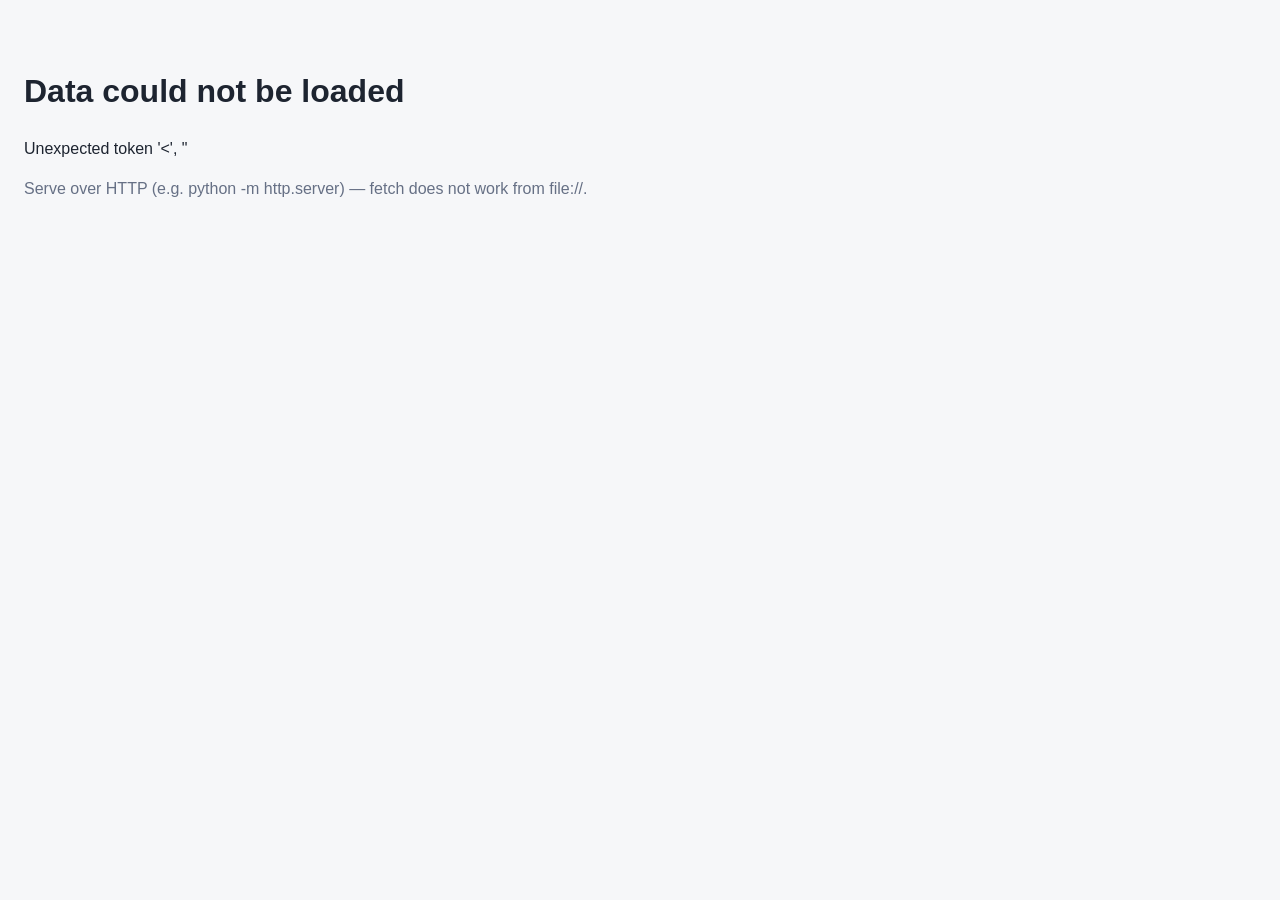
==== commit 537e5ccf: "Add files via upload" ====
--- a/index.html
+++ b/index.html
@@ -3,147 +3,126 @@
   <head>
     <meta charset="utf-8">
     <meta name="viewport" content="width=device-width, initial-scale=1">
-    <title>UMC Southeast Asia Strategic Overview</title>
+    <title>Southeast Asia Semiconductor — Consultant Dashboard</title>
     <link rel="stylesheet" href="styles.css">
   </head>
   <body>
     <header class="topbar">
       <div class="brand">
-        <span class="brand-mark">UMC</span>
+        <span class="brand-mark">SEA</span>
         <div>
-          <p class="eyebrow">Strategic overview</p>
-          <h1>Southeast Asia Options After Fab 12i P3</h1>
+          <p class="eyebrow">Industry research · outside-in</p>
+          <h1>Southeast Asia Semiconductor — Consultant View</h1>
         </div>
       </div>
       <nav class="nav" aria-label="Dashboard sections">
-        <a href="#overview">Overview</a>
-        <a href="#options">Option Map</a>
-        <a href="#facts">Fact Base</a>
-        <a href="#evidence">Evidence Matrix</a>
-        <a href="#cases">Dossiers</a>
-        <a href="#workplan">Workplan</a>
-        <a href="#countries">Country Sheets</a>
-        <a href="#sources">Sources</a>
+        <a href="#frame">Frame</a>
+        <a href="#demand">Demand</a>
+        <a href="#competition">Competition</a>
+        <a href="#valuechain">Value Chain</a>
+        <a href="#feasibility">Feasibility</a>
+        <a href="#cases">Cases &amp; Signals</a>
+        <a href="#gaps">View-Changing Gaps</a>
       </nav>
     </header>
 
     <main>
-      <section id="overview" class="section hero">
+      <section id="frame" class="section hero">
         <div class="hero-copy">
-          <p class="eyebrow">Strategic Overview</p>
-          <h2 id="overviewTitle">Strategic options after Singapore Fab 12i P3</h2>
-          <p>This dashboard maps strategic options, relevant countries, objective country facts, ecosystem signals, data gaps, and diligence workstreams. It is a management discussion aid, not an investment authorization tool.</p>
+          <p class="eyebrow">1. Reading Frame</p>
+          <h2 id="frameTitle">Reading frame</h2>
+          <p id="frameLens"></p>
+          <div class="finding" id="frameFinding"></div>
+          <p id="frameHow" class="muted-light"></p>
         </div>
         <aside class="hero-panel">
-          <div class="panel-row">
-            <span>Baseline assumption</span>
-            <strong id="baselineAssumption">Singapore Fab 12i P3 is the existing baseline and regional anchor.</strong>
-          </div>
-          <div class="panel-row">
-            <span>Current option landscape</span>
-            <strong id="optionLandscape">Loading options...</strong>
-          </div>
-          <div class="panel-row">
-            <span>Diligence roadmap</span>
-            <strong id="roadmapNote">Loading workstreams...</strong>
-          </div>
+          <p class="panel-title">Evidence quality legend</p>
+          <div id="qualityLegend"></div>
+          <p class="panel-foot" id="frameKnowledgeNote"></p>
         </aside>
       </section>
 
-      <section id="options" class="section">
+      <section id="demand" class="section">
         <div class="section-heading">
-          <p class="eyebrow">Strategic Option Map</p>
-          <h2>Option families after Fab 12i P3</h2>
-          <p>Each option shows purpose, business logic, capex level, execution complexity, relevant countries, UMC relevance, and data needed before action.</p>
+          <p class="eyebrow">2. Demand &amp; Strategic Drivers</p>
+          <h2>Why anyone would want SEA capacity or service</h2>
+          <p id="demandNote" class="muted"></p>
         </div>
-        <div id="optionCards" class="strategy-grid"></div>
-      </section>
-
-      <section id="facts" class="section">
-        <div class="section-heading">
-          <p class="eyebrow">Country Fact Base</p>
-          <h2>Objective facts, estimates, and data gaps</h2>
-          <p>Country facts are shown for Malaysia, Vietnam, Thailand, Indonesia, and the Philippines. Estimated values preserve “est.” and missing values show “data gap.”</p>
-        </div>
-        <div id="metricCards" class="metric-grid"></div>
+        <h3 class="block-label">Structural drivers</h3>
+        <div id="structuralDrivers" class="card-grid"></div>
+        <h3 class="block-label">End-market gravity by country</h3>
         <div class="table-wrap">
-          <table class="metrics-table">
-            <thead id="metricTableHead"></thead>
-            <tbody id="metricTableBody"></tbody>
+          <table>
+            <thead><tr><th>Country</th><th>End markets</th><th>Foundry-relevant pull</th><th>Q</th></tr></thead>
+            <tbody id="endMarketBody"></tbody>
           </table>
         </div>
       </section>
 
-      <section id="evidence" class="section">
+      <section id="competition" class="section">
         <div class="section-heading">
-          <p class="eyebrow">Option Evidence Matrix</p>
-          <h2>Evidence grouped by option and country</h2>
-          <p>Evidence strength is labeled as direct, proxy, or background. Proxy evidence requires UMC internal validation before it can support action.</p>
+          <p class="eyebrow">3. Competitive &amp; Capacity Map</p>
+          <h2>Who is already moving — and does it crowd or validate?</h2>
+          <p id="competitionNote" class="muted"></p>
         </div>
-        <div class="filter-stack">
-          <div>
-            <p class="filter-label">Strategic option</p>
-            <div id="optionFilters" class="button-row"></div>
-          </div>
-          <div>
-            <p class="filter-label">Country</p>
-            <div id="countryFilters" class="button-row"></div>
-          </div>
-          <div>
-            <p class="filter-label">Evidence strength</p>
-            <div id="strengthFilters" class="button-row"></div>
-          </div>
+        <div class="table-wrap">
+          <table>
+            <thead><tr><th>Player</th><th>Type</th><th>Location</th><th>Layer</th><th>Move</th><th>Reads as</th><th>Q</th></tr></thead>
+            <tbody id="competitionBody"></tbody>
+          </table>
         </div>
-        <div id="evidenceLibrary" class="evidence-library"></div>
+        <div class="finding" id="competitionSynthesis"></div>
+      </section>
+
+      <section id="valuechain" class="section">
+        <div class="section-heading">
+          <p class="eyebrow">4. Value-Chain Credibility Matrix</p>
+          <h2>Where each country is actually credible</h2>
+          <p id="valueChainNote" class="muted"></p>
+        </div>
+        <div class="table-wrap">
+          <table class="valuechain-table">
+            <thead id="valueChainHead"></thead>
+            <tbody id="valueChainBody"></tbody>
+          </table>
+        </div>
+      </section>
+
+      <section id="feasibility" class="section">
+        <div class="section-heading">
+          <p class="eyebrow">5. Feasibility Inputs (decision-magnitude only)</p>
+          <h2>If a back-end / adjacency move were considered, what actually binds it</h2>
+          <p id="feasibilityNote" class="muted"></p>
+        </div>
+        <div class="table-wrap">
+          <table class="valuechain-table">
+            <thead id="feasibilityHead"></thead>
+            <tbody id="feasibilityBody"></tbody>
+          </table>
+        </div>
       </section>
 
       <section id="cases" class="section">
         <div class="section-heading">
-          <p class="eyebrow">Case Dossiers</p>
-          <h2>Option-linked cases and ecosystem signals</h2>
-          <p>Default view shows headline and implication. Expand each case for activity, scale, relevance, limitations, and next validation.</p>
+          <p class="eyebrow">6. Cases &amp; Policy Signals</p>
+          <h2>Real manufacturing gravity vs signals not yet actionable</h2>
+          <p id="casesNote" class="muted"></p>
         </div>
-        <div id="caseDossiers" class="evidence-library"></div>
+        <h3 class="block-label">Manufacturing-relevant cases</h3>
+        <div id="mfgCases" class="card-grid"></div>
+        <h3 class="block-label">Signals — not yet actionable</h3>
+        <div id="signalCases" class="card-grid"></div>
       </section>
 
-      <section id="workplan" class="section">
+      <section id="gaps" class="section">
         <div class="section-heading">
-          <p class="eyebrow">Diligence Workplan</p>
-          <h2>Workstreams and outputs needed next</h2>
-          <p>This is a workplan for investigation, not a decision gate.</p>
+          <p class="eyebrow">7. View-Changing Gaps</p>
+          <h2>The unknowns that would flip a judgment</h2>
+          <p id="gapsNote" class="muted"></p>
         </div>
-        <div class="table-wrap">
-          <table class="diligence-table">
-            <thead>
-              <tr>
-                <th>Workstream</th>
-                <th>Diligence item</th>
-                <th>Related option</th>
-                <th>Related country</th>
-                <th>Why it matters</th>
-                <th>Owner</th>
-                <th>Next action</th>
-                <th>Output needed</th>
-              </tr>
-            </thead>
-            <tbody id="diligenceTableBody"></tbody>
-          </table>
-        </div>
-      </section>
-
-      <section id="countries" class="section">
-        <div class="section-heading">
-          <p class="eyebrow">Country Fact Sheets</p>
-          <h2>Short country view</h2>
-          <p>Country sheets summarize thesis, relevant options, strongest fact, biggest constraint, and data gap.</p>
-        </div>
-        <div id="countryCards" class="country-grid"></div>
-      </section>
-
-      <section id="sources" class="section">
-        <div class="section-heading">
-          <p class="eyebrow">Sources & Data Freshness</p>
-          <h2>Reference trail</h2>
+        <div id="gapsList" class="card-grid"></div>
+        <div class="section-heading" style="margin-top:28px">
+          <p class="eyebrow">Source index</p>
         </div>
         <div id="sourcesList" class="source-list"></div>
       </section>
--- a/styles.css
+++ b/styles.css
@@ -166,11 +166,18 @@
 }
 
 .panel-row {
-  display: grid;
-  grid-template-columns: minmax(0, 1fr) auto;
-  gap: 12px;
+  display: flex;
+  flex-direction: column;
+  gap: 4px;
   padding: 12px 0;
   border-bottom: 1px solid var(--line);
+}
+
+.panel-row span {
+  font-size: 0.74rem;
+  font-weight: 700;
+  letter-spacing: 0.04em;
+  text-transform: uppercase;
 }
 
 .panel-row span,
@@ -474,6 +481,187 @@
   outline-offset: 2px;
 }
 
+.card-grid {
+  display: grid;
+  gap: 14px;
+  margin-bottom: 8px;
+}
+
+.info-card {
+  border: 1px solid var(--line);
+  border-radius: 8px;
+  background: var(--surface);
+  box-shadow: var(--shadow);
+  padding: 16px;
+}
+
+.info-card h4 {
+  margin: 0;
+  font-size: 1rem;
+}
+
+.info-card p {
+  margin: 8px 0 0;
+  font-size: 0.9rem;
+  color: var(--slate);
+}
+
+.block-label {
+  margin: 22px 0 10px;
+  font-size: 0.9rem;
+  color: var(--slate);
+  text-transform: uppercase;
+  letter-spacing: 0.05em;
+}
+
+.q {
+  display: inline-flex;
+  align-items: center;
+  justify-content: center;
+  width: 20px;
+  height: 20px;
+  border-radius: 5px;
+  font-size: 0.72rem;
+  font-weight: 800;
+  color: white;
+  flex: 0 0 auto;
+}
+.q-A { background: #207a4d; }
+.q-B { background: #2457a6; }
+.q-C { background: #a15c00; }
+.q-D { background: #8a3b8a; }
+
+.status {
+  display: inline-block;
+  padding: 2px 8px;
+  border-radius: 999px;
+  font-size: 0.74rem;
+  font-weight: 800;
+  text-transform: uppercase;
+  letter-spacing: 0.03em;
+}
+.status-credible { background: #e7f6ef; color: var(--green); }
+.status-emerging { background: #fff2d8; color: var(--amber); }
+.status-absent { background: #f1f2f4; color: #7a828e; }
+
+.reads {
+  display: inline-block;
+  padding: 2px 8px;
+  border-radius: 6px;
+  font-size: 0.74rem;
+  font-weight: 700;
+}
+.reads-validating { background: #e7f6ef; color: var(--green); }
+.reads-crowding { background: #f9e3e3; color: var(--red); }
+.reads-context { background: #eef1f6; color: var(--slate); }
+
+.finding {
+  margin: 14px 0 0;
+  padding: 14px 16px;
+  border-left: 4px solid var(--blue);
+  background: #eef4ff;
+  border-radius: 0 8px 8px 0;
+  color: var(--ink);
+  font-size: 0.98rem;
+}
+.finding-tag {
+  display: inline-block;
+  margin-right: 8px;
+  padding: 2px 9px;
+  border-radius: 999px;
+  background: var(--blue);
+  color: white;
+  font-size: 0.7rem;
+  font-weight: 800;
+  text-transform: uppercase;
+}
+
+.panel-title {
+  margin: 0 0 12px;
+  font-size: 0.78rem;
+  font-weight: 800;
+  text-transform: uppercase;
+  letter-spacing: 0.05em;
+  color: var(--slate);
+}
+.legend-row {
+  display: flex;
+  gap: 10px;
+  padding: 8px 0;
+  border-bottom: 1px solid var(--line);
+}
+.legend-row strong { display: block; font-size: 0.85rem; color: var(--ink); }
+.legend-row .muted { display: block; font-size: 0.78rem; margin-top: 2px; }
+.panel-foot { margin: 12px 0 0; font-size: 0.76rem; color: var(--muted); }
+.muted-light { color: rgba(255,255,255,0.8); font-size: 0.9rem; }
+
+.valuechain-table .layer-cell .muted,
+.valuechain-table td .muted {
+  display: block;
+  margin-top: 4px;
+  font-size: 0.78rem;
+}
+
+.valuechain-table td:first-child,
+.valuechain-table th:first-child {
+  position: sticky;
+  left: 0;
+  background: #f8fafc;
+  min-width: 220px;
+}
+
+.layer-cell strong {
+  display: block;
+  color: var(--ink);
+  font-size: 0.9rem;
+}
+
+.layer-cell .muted {
+  display: block;
+  margin-top: 3px;
+  font-size: 0.78rem;
+}
+
+.discussion-prompt {
+  margin-top: 10px;
+  padding: 10px 12px;
+  border-left: 3px solid var(--blue);
+  background: #eef4ff;
+  border-radius: 0 8px 8px 0;
+  color: var(--slate);
+  font-size: 0.88rem;
+}
+
+.discussion-prompt .tag {
+  display: inline-block;
+  margin-right: 6px;
+  padding: 2px 8px;
+  border-radius: 999px;
+  background: var(--blue);
+  color: white;
+  font-size: 0.7rem;
+  font-weight: 800;
+  text-transform: uppercase;
+  letter-spacing: 0.03em;
+}
+
+.source-line {
+  margin-top: 10px;
+  font-size: 0.85rem;
+}
+
+.source-group {
+  margin-bottom: 22px;
+}
+
+.source-group h3 {
+  margin: 0 0 10px;
+  padding-bottom: 6px;
+  border-bottom: 1px solid var(--line);
+  font-size: 0.95rem;
+  color: var(--slate);
+}
+
 @media (min-width: 720px) {
   .topbar {
     flex-direction: row;
